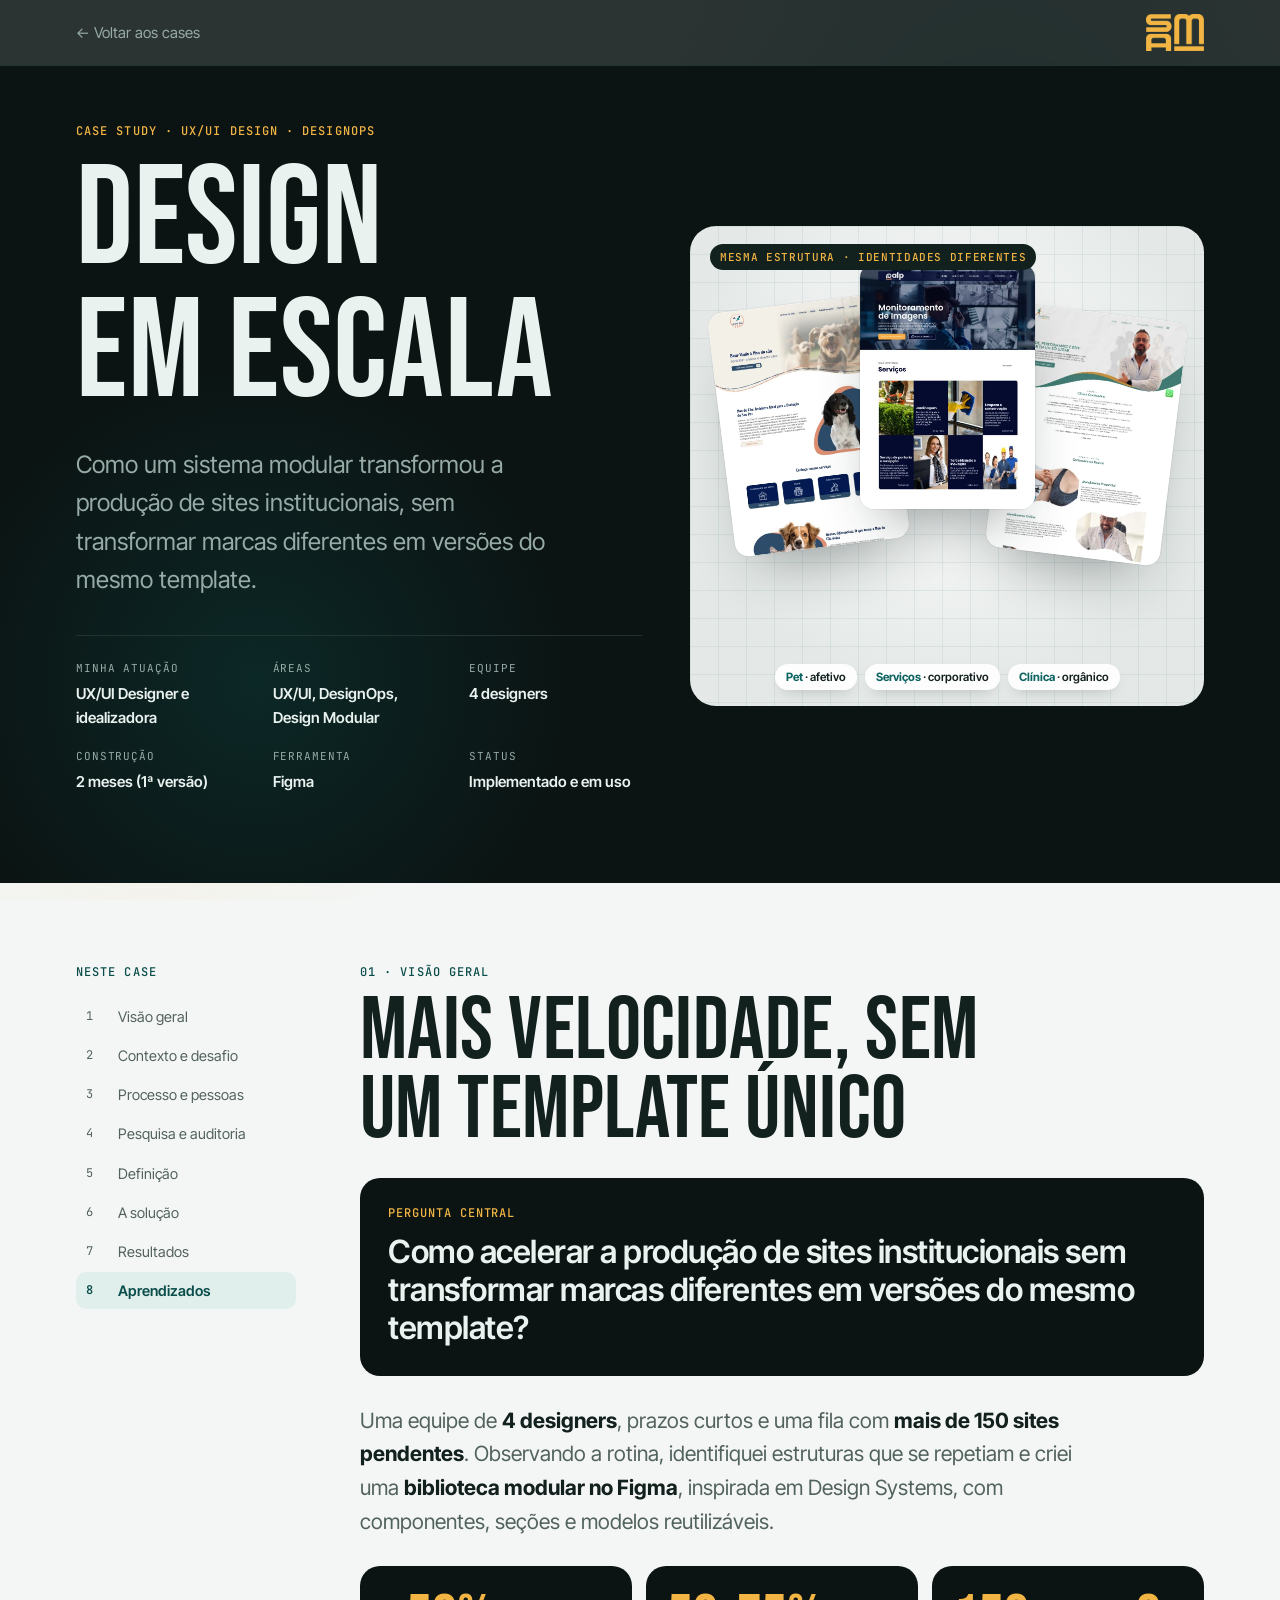
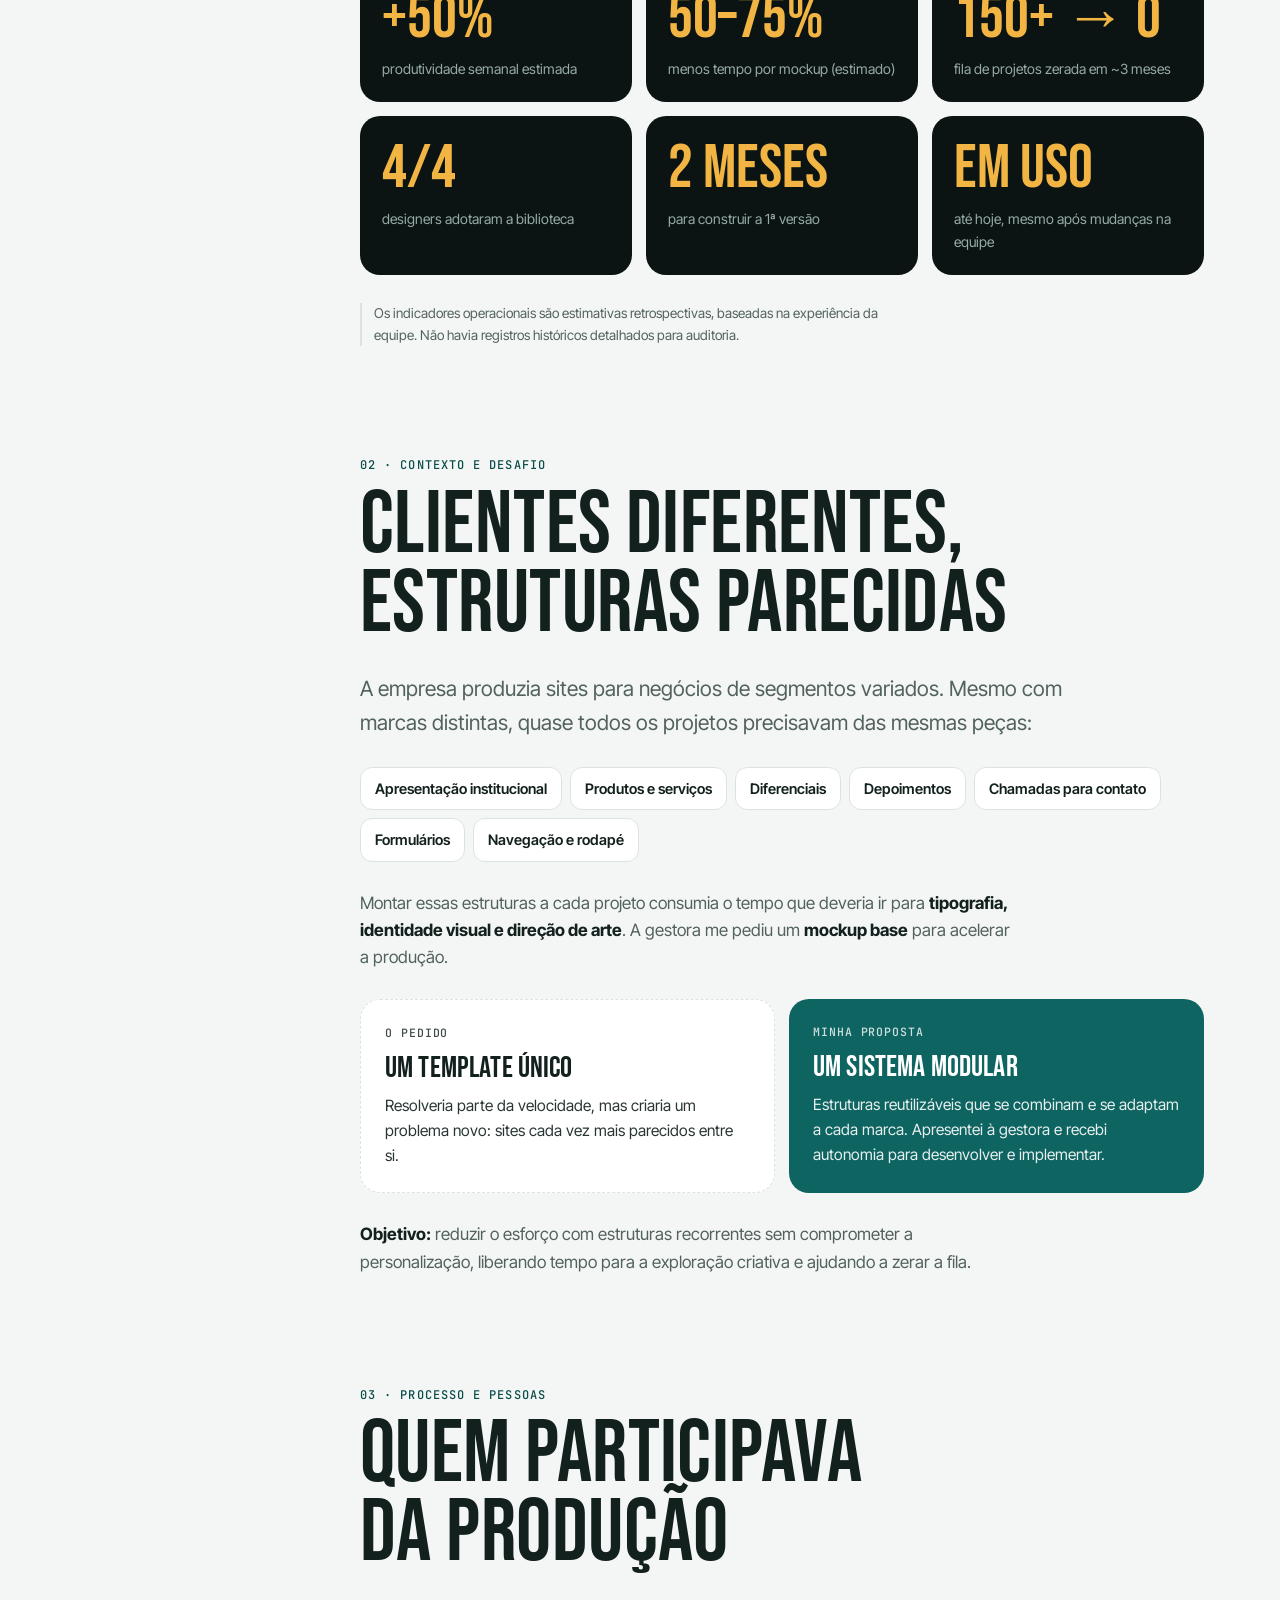
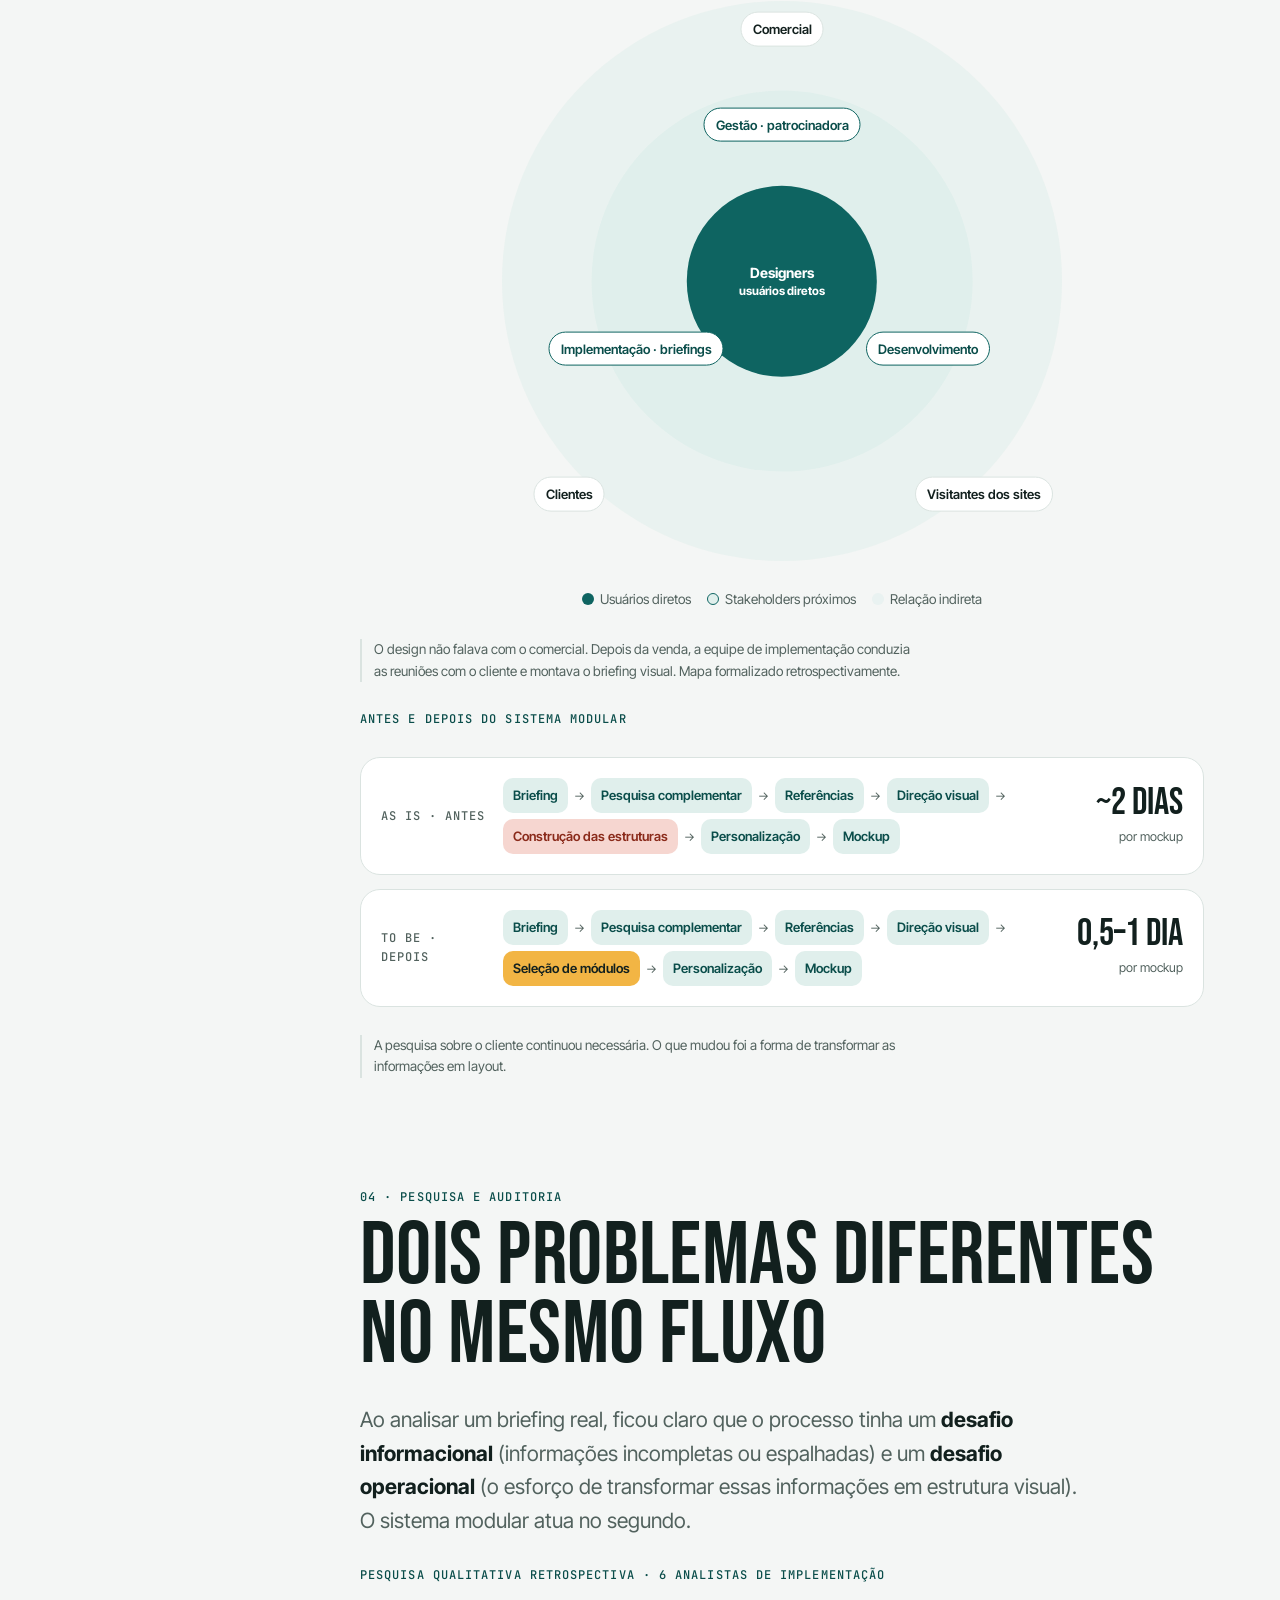
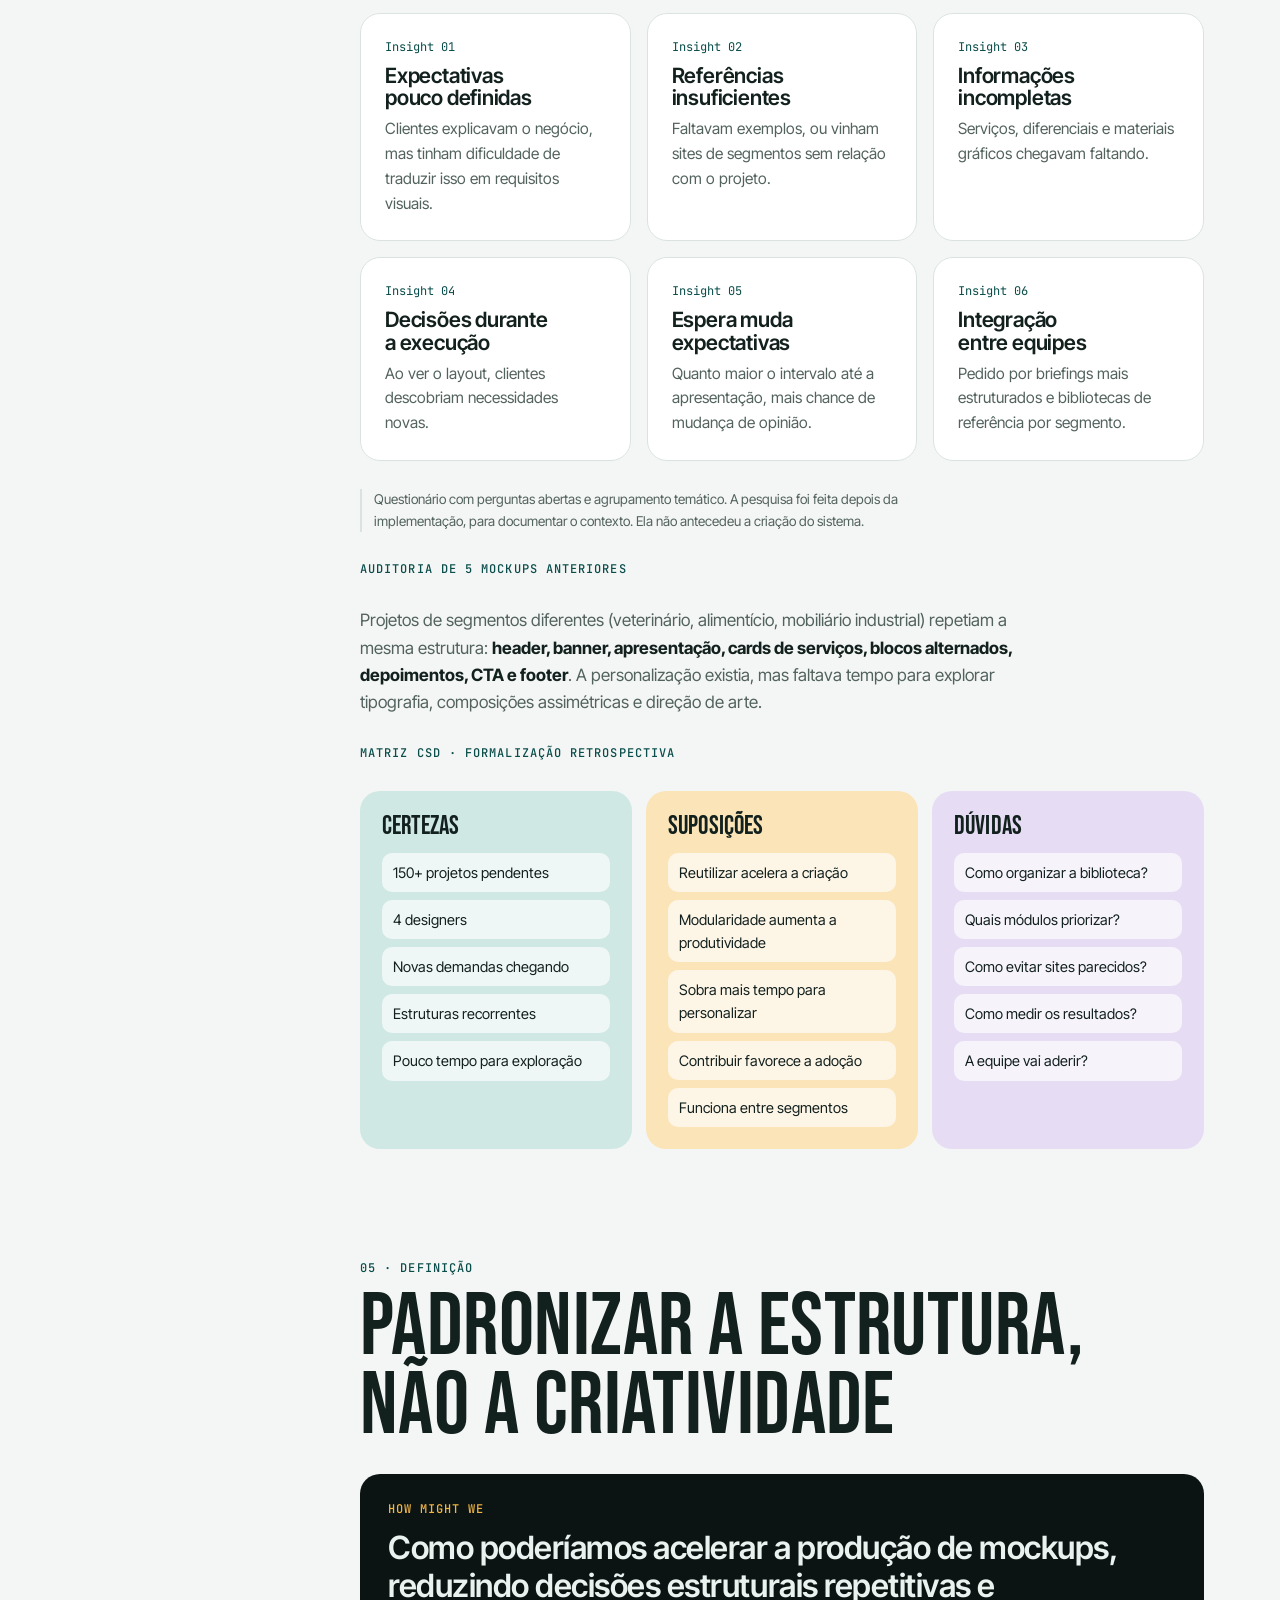
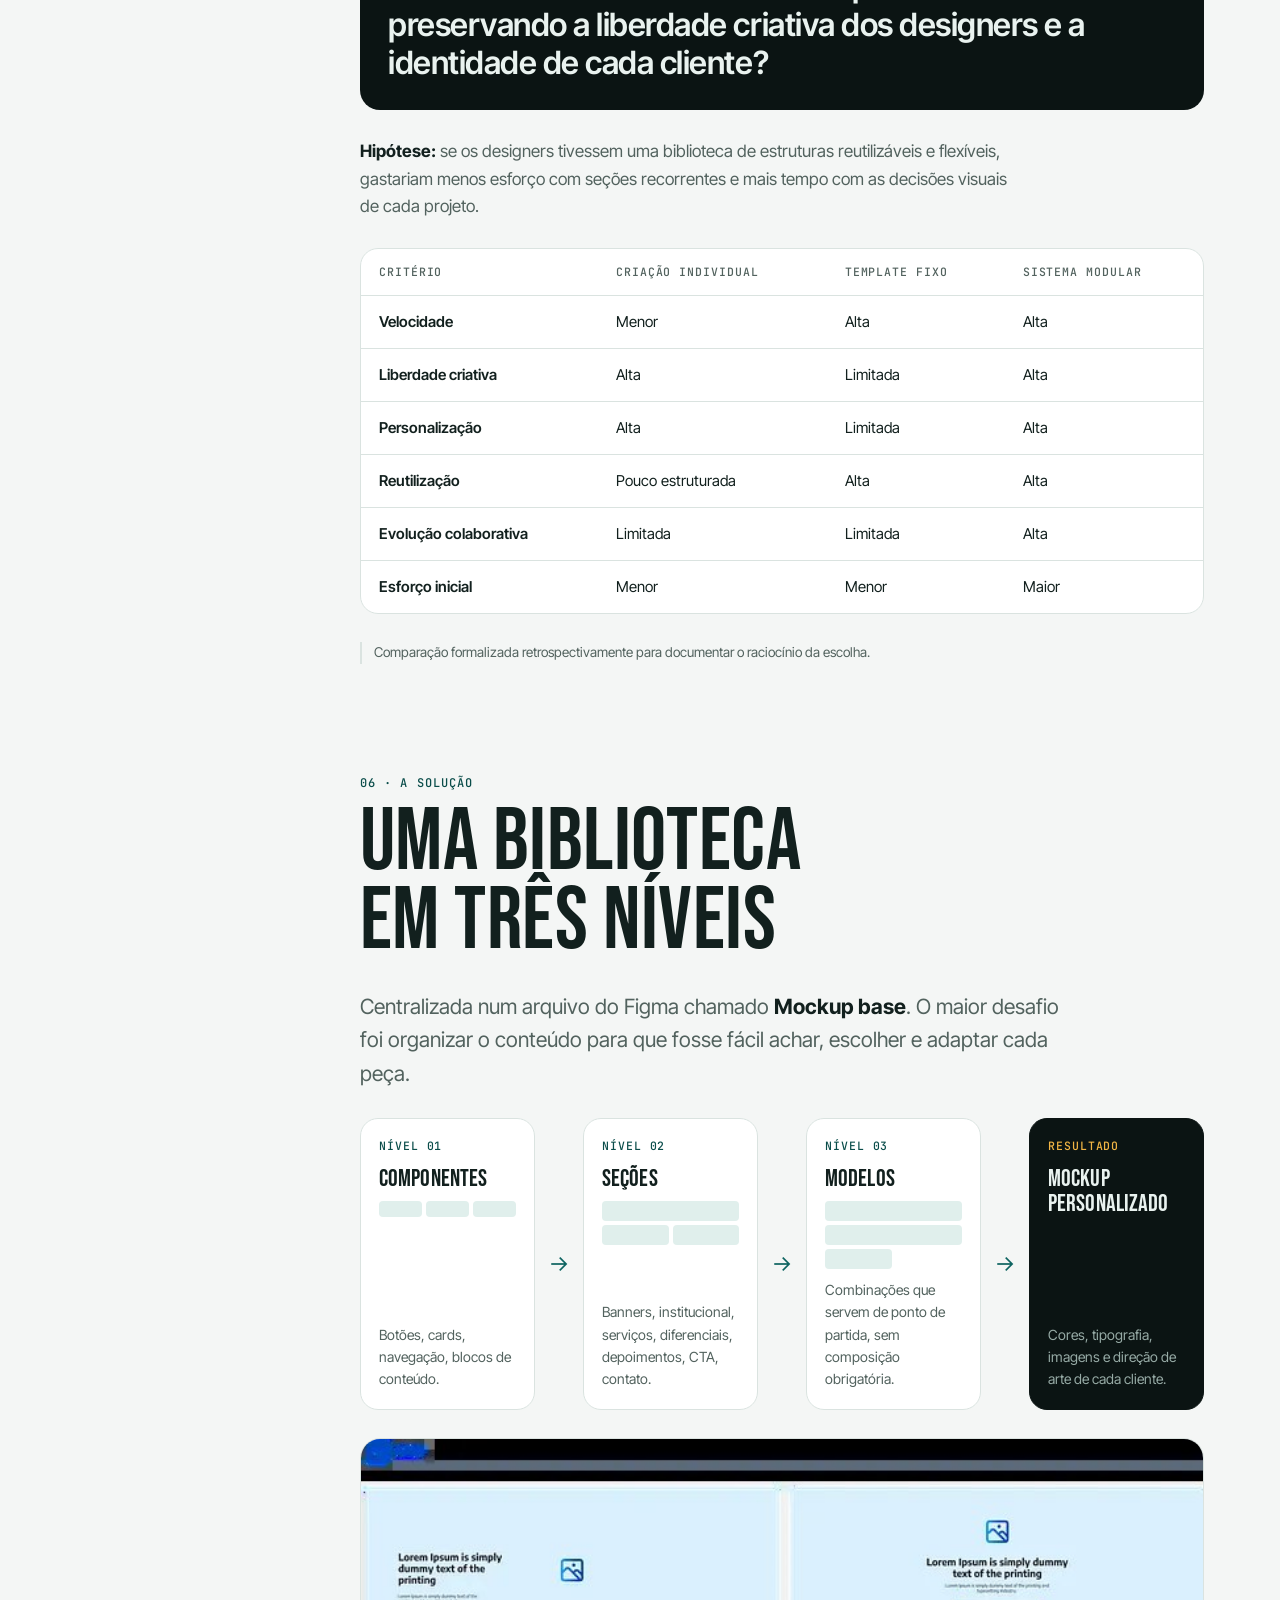
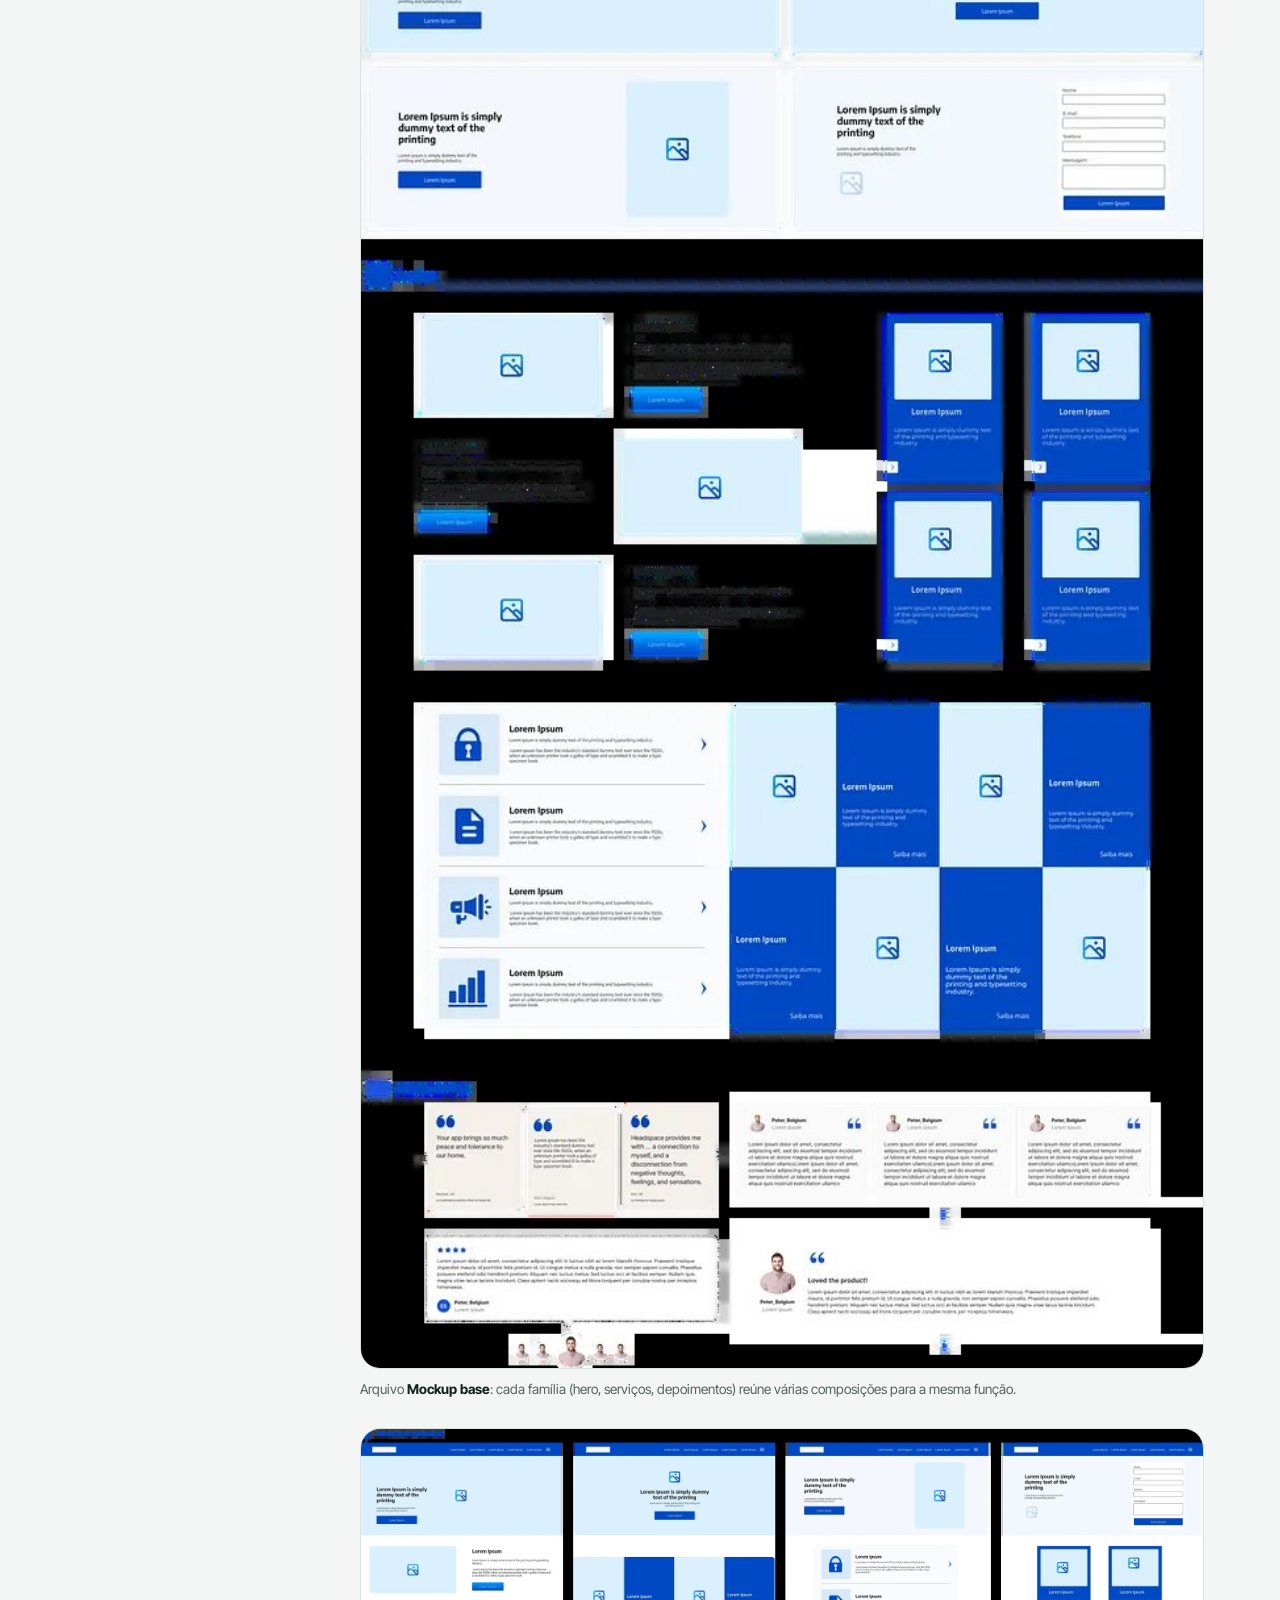
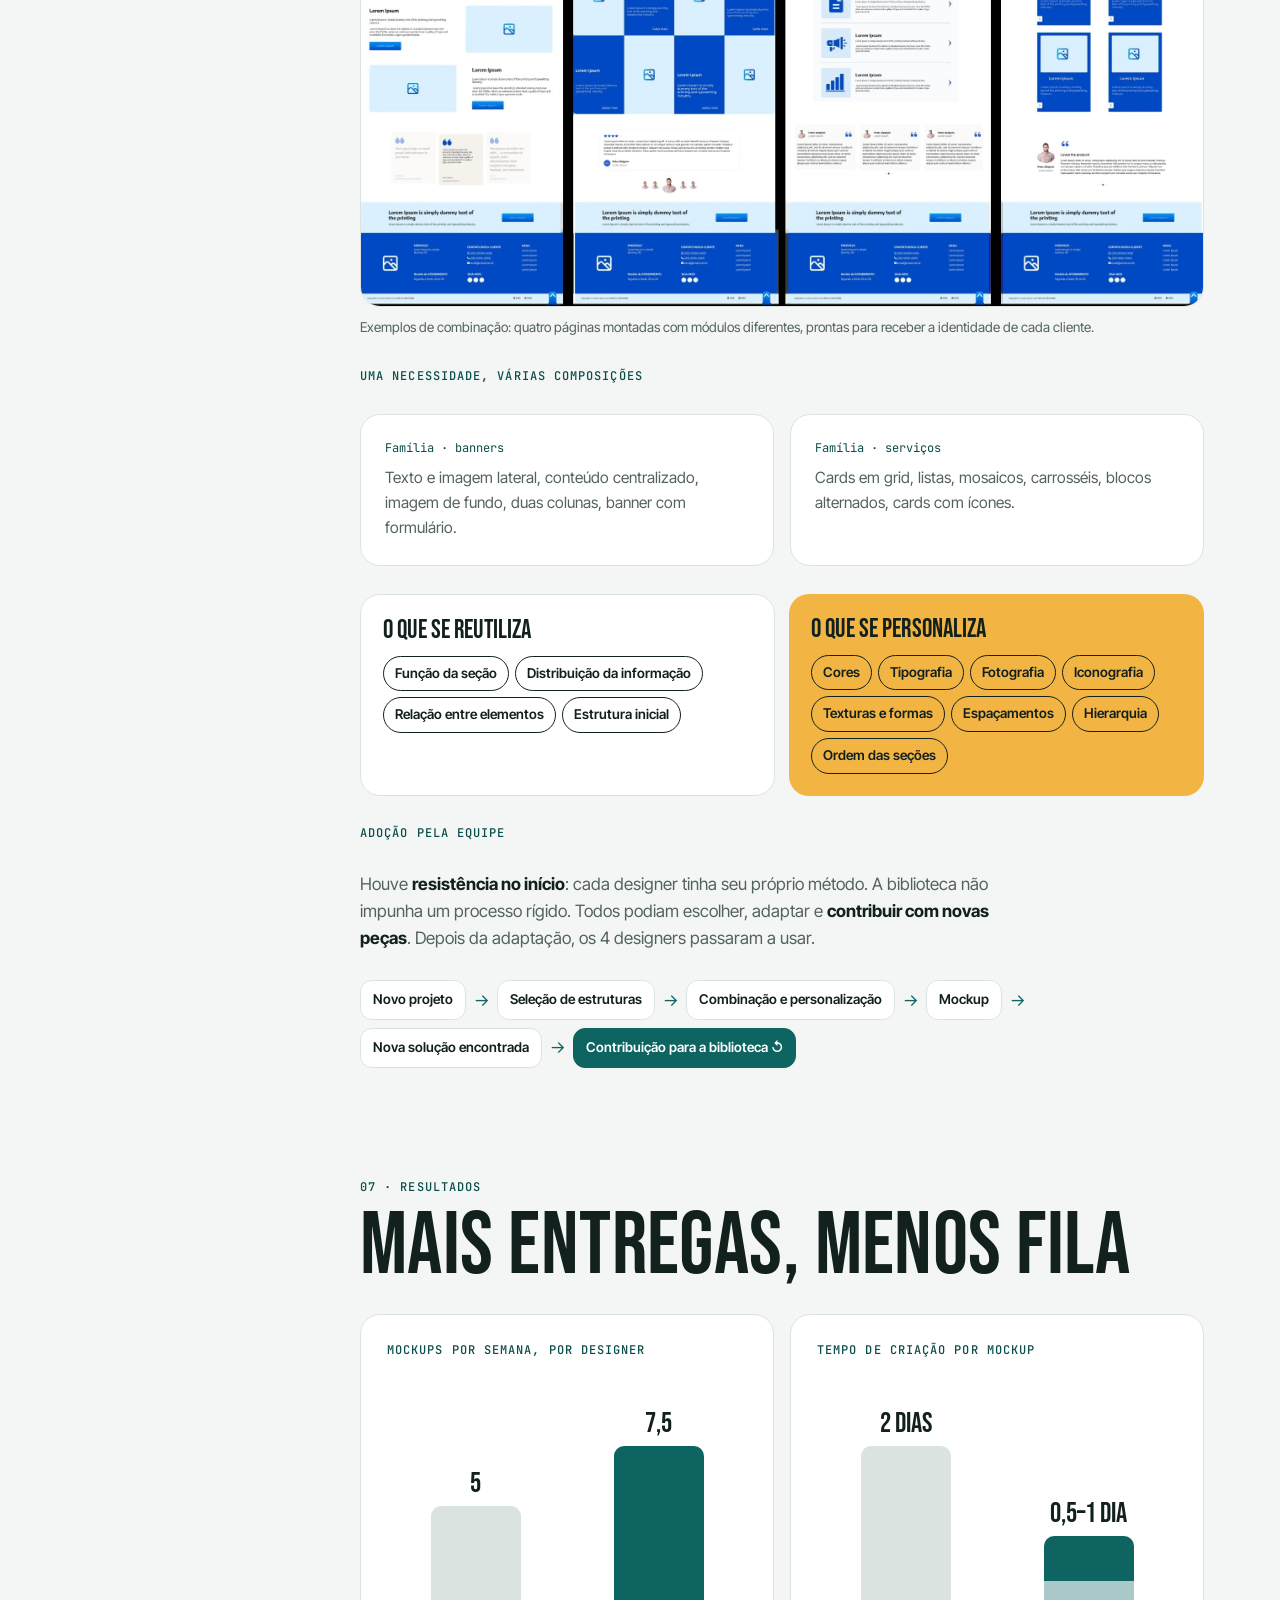
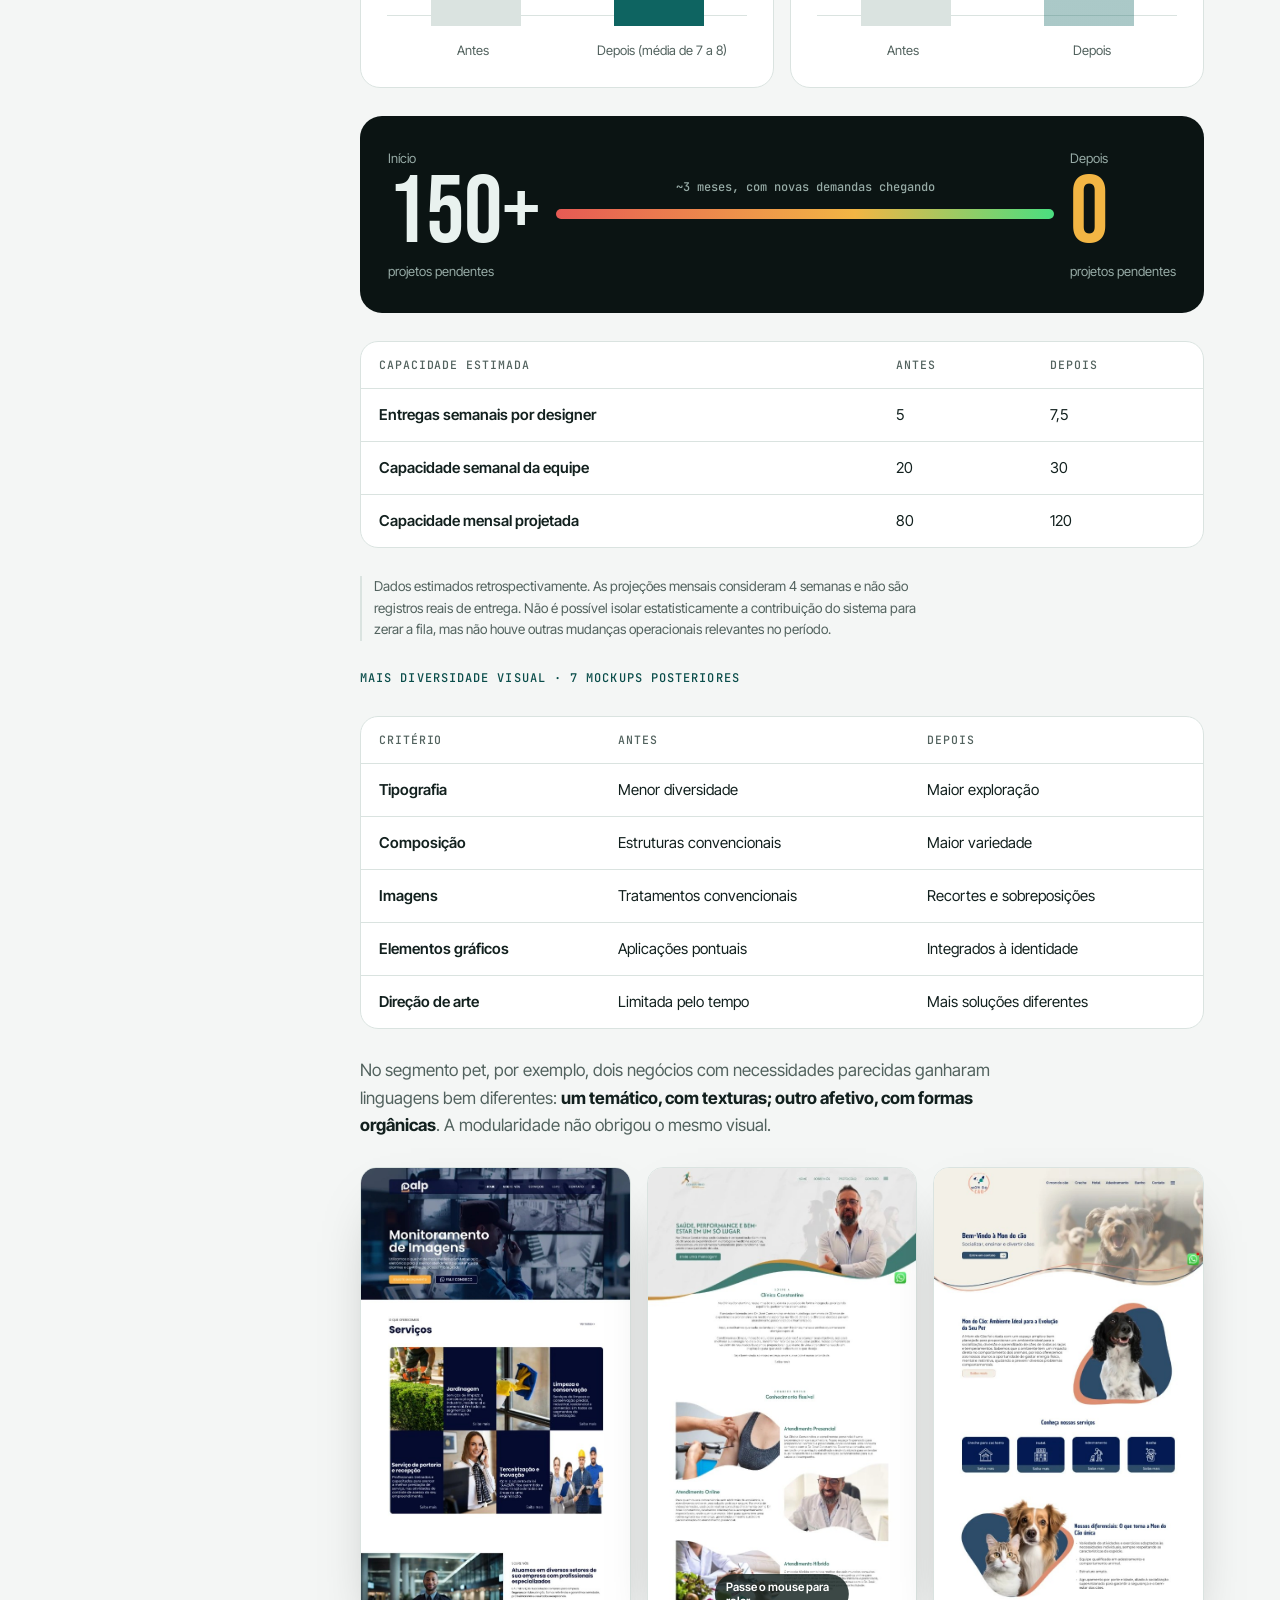
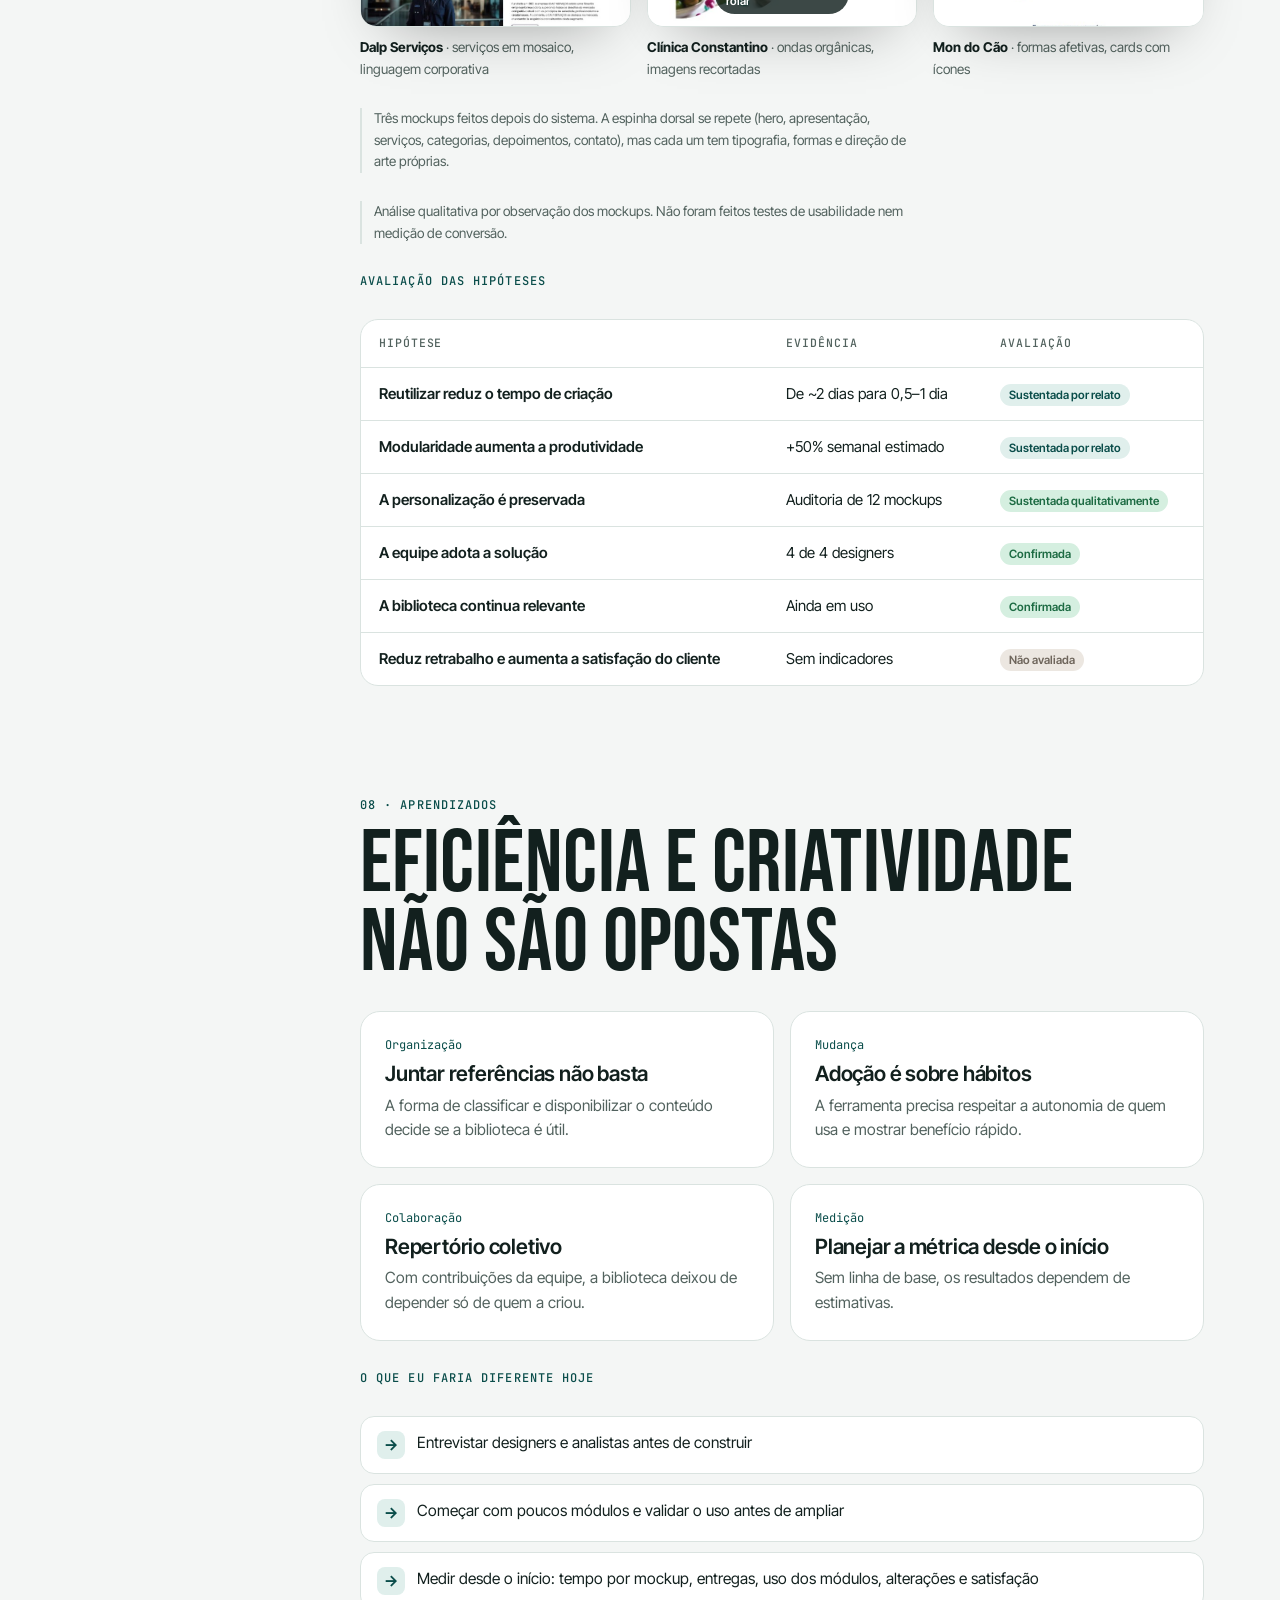
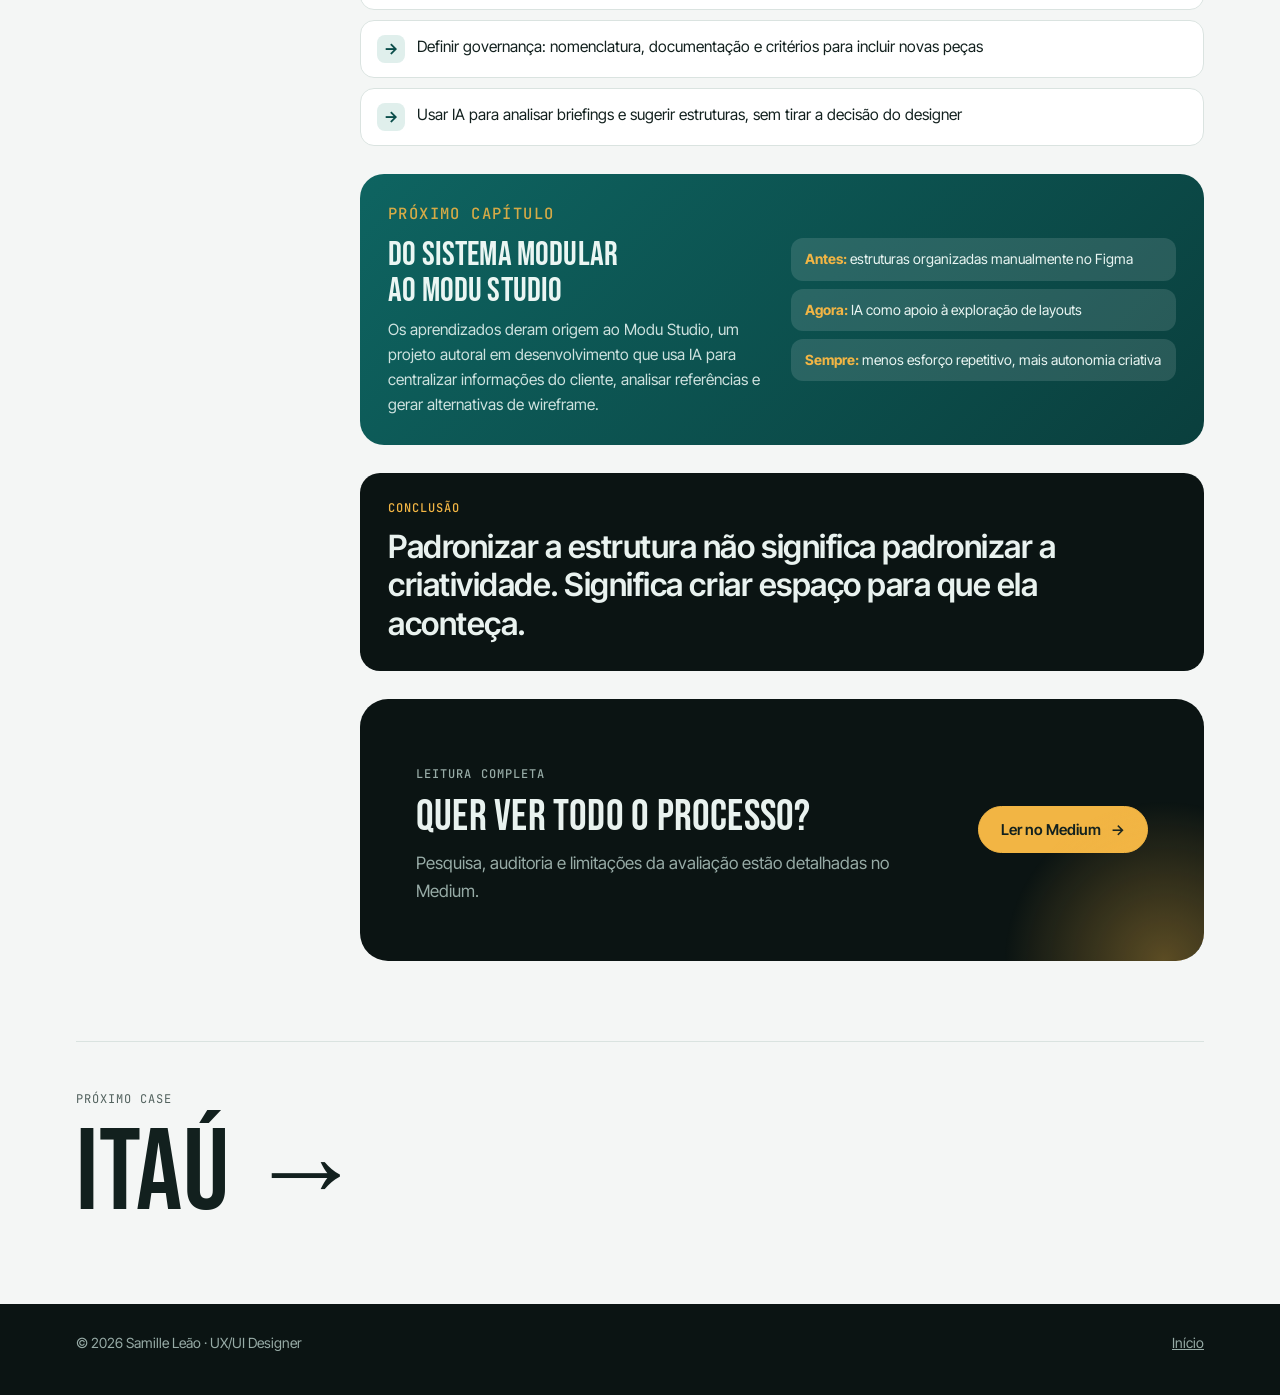
==== cases/design-em-escala.html @ 8fca9f30 "Add files via upload" ====
<!doctype html>
<html lang="pt-BR">
<head>
<meta charset="utf-8">
<meta name="viewport" content="width=device-width, initial-scale=1, viewport-fit=cover">
<title>Design em escala — Samille Leão</title>
<meta name="description" content="Como um sistema modular no Figma transformou a produção de sites institucionais: +50% de produtividade estimada e uma fila de 150+ projetos zerada em três meses.">
<link rel="preconnect" href="https://fonts.googleapis.com">
<link rel="preconnect" href="https://fonts.gstatic.com" crossorigin>
<link rel="stylesheet" href="https://fonts.googleapis.com/css2?family=Bebas+Neue&family=Inter+Tight:wght@400;500;600;700&family=JetBrains+Mono:wght@400;500&display=swap">
<link rel="stylesheet" href="../css/site.css">
<style>:root{padding-top:env(safe-area-inset-top,0px);padding-bottom:env(safe-area-inset-bottom,0px)}</style>
</head>
<body>
<div class="progress" aria-hidden="true"></div>

<header class="top">
  <div class="wrap">
    <a class="back" href="../index.html#cases">← Voltar aos cases</a>
    <a class="brand" href="../index.html" aria-label="Samille Leão, início"><span class="logo" aria-hidden="true"></span></a>
  </div>
</header>

<main>
  <!-- CAPA -->
  <section class="stage cover">
    <div class="wrap cover-grid">
      <div>
        <p class="label">Case study · UX/UI Design · DesignOps</p>
        <h1><span class="ln"><span>Design</span></span><span class="ln"><span>em escala</span></span></h1>
        <p class="tagline">Como um sistema modular transformou a produção de sites institucionais, sem transformar marcas diferentes em versões do mesmo template.</p>
        <dl class="facts">
          <div><dt>Minha atuação</dt><dd>UX/UI Designer e idealizadora</dd></div>
          <div><dt>Áreas</dt><dd>UX/UI, DesignOps, Design Modular</dd></div>
          <div><dt>Equipe</dt><dd>4 designers</dd></div>
          <div><dt>Construção</dt><dd>2 meses (1ª versão)</dd></div>
          <div><dt>Ferramenta</dt><dd>Figma</dd></div>
          <div><dt>Status</dt><dd>Implementado e em uso</dd></div>
        </dl>
      </div>
      
      <div class="ms" role="img" aria-label="Três sites construídos com a mesma estrutura modular e identidades visuais diferentes">
        <span class="ms-tag">Mesma estrutura · identidades diferentes</span>
        <span class="ms-site ms-real ms-v1"><img src="../img/escala-mondocao.jpg" alt="Site Mon do Cão" loading="lazy"></span>
        <span class="ms-site ms-real ms-v2"><img src="../img/escala-dalp.jpg" alt="Site Dalp Serviços" loading="lazy"></span>
        <span class="ms-site ms-real ms-v3"><img src="../img/escala-constantino.jpg" alt="Site Clínica Constantino" loading="lazy"></span>
        <span class="ms-cap"><span><b>Pet</b> · afetivo</span><span><b>Serviços</b> · corporativo</span><span><b>Clínica</b> · orgânico</span></span>
      </div>
    </div>
  </section>

  <div class="wrap case-layout">
    <aside class="toc" aria-label="Capítulos do case">
      <p class="label">Neste case</p>
      <ol>
        <li><a href="#visao">Visão geral</a></li>
        <li><a href="#contexto">Contexto e desafio</a></li>
        <li><a href="#processo">Processo e pessoas</a></li>
        <li><a href="#pesquisa">Pesquisa e auditoria</a></li>
        <li><a href="#definicao">Definição</a></li>
        <li><a href="#solucao">A solução</a></li>
        <li><a href="#resultados">Resultados</a></li>
        <li><a href="#aprendizados">Aprendizados</a></li>
      </ol>
    </aside>

    <div class="chapters">
      <!-- 1 -->
      <section class="chapter" id="visao">
        <header class="reveal">
          <p class="label">01 · Visão geral</p>
          <h2>Mais velocidade, sem um template único</h2>
        </header>
        <div class="callout reveal"><small>Pergunta central</small>Como acelerar a produção de sites institucionais sem transformar marcas diferentes em versões do mesmo template?</div>
        <p class="intro reveal">Uma equipe de <strong>4 designers</strong>, prazos curtos e uma fila com <strong>mais de 150 sites pendentes</strong>. Observando a rotina, identifiquei estruturas que se repetiam e criei uma <strong>biblioteca modular no Figma</strong>, inspirada em Design Systems, com componentes, seções e modelos reutilizáveis.</p>
        <div class="kpis" id="g-resultados">
          <div class="kpi reveal"><strong>+50%</strong><span>produtividade semanal estimada</span></div>
          <div class="kpi reveal"><strong>50–75%</strong><span>menos tempo por mockup (estimado)</span></div>
          <div class="kpi reveal"><strong>150+ → 0</strong><span>fila de projetos zerada em ~3 meses</span></div>
          <div class="kpi reveal"><strong>4/4</strong><span>designers adotaram a biblioteca</span></div>
          <div class="kpi reveal"><strong>2 meses</strong><span>para construir a 1ª versão</span></div>
          <div class="kpi reveal"><strong>Em uso</strong><span>até hoje, mesmo após mudanças na equipe</span></div>
        </div>
        <p class="note reveal">Os indicadores operacionais são estimativas retrospectivas, baseadas na experiência da equipe. Não havia registros históricos detalhados para auditoria.</p>
      </section>

      <!-- 2 -->
      <section class="chapter" id="contexto">
        <header class="reveal">
          <p class="label">02 · Contexto e desafio</p>
          <h2>Clientes diferentes, estruturas parecidas</h2>
        </header>
        <p class="intro reveal">A empresa produzia sites para negócios de segmentos variados. Mesmo com marcas distintas, quase todos os projetos precisavam das mesmas peças:</p>
        <div class="chips-lg reveal"><span>Apresentação institucional</span><span>Produtos e serviços</span><span>Diferenciais</span><span>Depoimentos</span><span>Chamadas para contato</span><span>Formulários</span><span>Navegação e rodapé</span></div>
        <div class="prose reveal"><p>Montar essas estruturas a cada projeto consumia o tempo que deveria ir para <strong>tipografia, identidade visual e direção de arte</strong>. A gestora me pediu um <strong>mockup base</strong> para acelerar a produção.</p></div>
        <div class="vs reveal">
          <div class="no"><b>O pedido</b><h3>Um template único</h3><p>Resolveria parte da velocidade, mas criaria um problema novo: sites cada vez mais parecidos entre si.</p></div>
          <div class="yes"><b>Minha proposta</b><h3>Um sistema modular</h3><p>Estruturas reutilizáveis que se combinam e se adaptam a cada marca. Apresentei à gestora e recebi autonomia para desenvolver e implementar.</p></div>
        </div>
        <div class="prose reveal"><p><strong>Objetivo:</strong> reduzir o esforço com estruturas recorrentes sem comprometer a personalização, liberando tempo para a exploração criativa e ajudando a zerar a fila.</p></div>
      </section>

      <!-- 3 -->
      <section class="chapter" id="processo">
        <header class="reveal">
          <p class="label">03 · Processo e pessoas</p>
          <h2>Quem participava da produção</h2>
        </header>
        <div class="rings reveal" id="g-stake" role="img" aria-label="Mapa de stakeholders: no centro os designers, usuários diretos; ao redor gestão, implementação e desenvolvimento; na borda comercial, clientes e visitantes dos sites.">
          <span class="ring r3"></span><span class="ring r2"></span>
          <span class="ring r1">Designers<br><small>usuários diretos</small></span>
          <span class="pill mid" style="left:50%;top:22%">Gestão · patrocinadora</span>
          <span class="pill mid" style="left:24%;top:62%">Implementação · briefings</span>
          <span class="pill mid" style="left:76%;top:62%">Desenvolvimento</span>
          <span class="pill" style="left:50%;top:5%">Comercial</span>
          <span class="pill" style="left:12%;top:88%">Clientes</span>
          <span class="pill" style="left:86%;top:88%">Visitantes dos sites</span>
        </div>
        <div class="legend reveal"><span><i style="background:var(--accent)"></i>Usuários diretos</span><span><i style="background:var(--accent-soft);border:1px solid var(--accent)"></i>Stakeholders próximos</span><span><i style="background:var(--accent-soft);opacity:.55"></i>Relação indireta</span></div>
        <p class="note reveal">O design não falava com o comercial. Depois da venda, a equipe de implementação conduzia as reuniões com o cliente e montava o briefing visual. Mapa formalizado retrospectivamente.</p>

        <p class="label reveal">Antes e depois do sistema modular</p>
        <div class="journey" id="g-flow">
          <div class="jrow reveal">
            <b>As is · antes</b>
            <div class="jsteps"><span>Briefing</span><em>→</em><span>Pesquisa complementar</span><em>→</em><span>Referências</span><em>→</em><span>Direção visual</span><em>→</em><span class="hot">Construção das estruturas</span><em>→</em><span>Personalização</span><em>→</em><span>Mockup</span></div>
            <div class="jtime"><strong>~2 dias</strong><span>por mockup</span></div>
          </div>
          <div class="jrow to reveal">
            <b>To be · depois</b>
            <div class="jsteps"><span>Briefing</span><em>→</em><span>Pesquisa complementar</span><em>→</em><span>Referências</span><em>→</em><span>Direção visual</span><em>→</em><span class="hot">Seleção de módulos</span><em>→</em><span>Personalização</span><em>→</em><span>Mockup</span></div>
            <div class="jtime"><strong>0,5–1 dia</strong><span>por mockup</span></div>
          </div>
        </div>
        <p class="note reveal">A pesquisa sobre o cliente continuou necessária. O que mudou foi a forma de transformar as informações em layout.</p>
      </section>

      <!-- 4 -->
      <section class="chapter" id="pesquisa">
        <header class="reveal">
          <p class="label">04 · Pesquisa e auditoria</p>
          <h2>Dois problemas diferentes no mesmo fluxo</h2>
        </header>
        <p class="intro reveal">Ao analisar um briefing real, ficou claro que o processo tinha um <strong>desafio informacional</strong> (informações incompletas ou espalhadas) e um <strong>desafio operacional</strong> (o esforço de transformar essas informações em estrutura visual). O sistema modular atua no segundo.</p>
        <p class="label reveal">Pesquisa qualitativa retrospectiva · 6 analistas de implementação</p>
        <div class="grid-3" id="g-insights">
          <div class="box reveal"><span class="ic">Insight 01</span><h3>Expectativas pouco definidas</h3><p>Clientes explicavam o negócio, mas tinham dificuldade de traduzir isso em requisitos visuais.</p></div>
          <div class="box reveal"><span class="ic">Insight 02</span><h3>Referências insuficientes</h3><p>Faltavam exemplos, ou vinham sites de segmentos sem relação com o projeto.</p></div>
          <div class="box reveal"><span class="ic">Insight 03</span><h3>Informações incompletas</h3><p>Serviços, diferenciais e materiais gráficos chegavam faltando.</p></div>
          <div class="box reveal"><span class="ic">Insight 04</span><h3>Decisões durante a execução</h3><p>Ao ver o layout, clientes descobriam necessidades novas.</p></div>
          <div class="box reveal"><span class="ic">Insight 05</span><h3>Espera muda expectativas</h3><p>Quanto maior o intervalo até a apresentação, mais chance de mudança de opinião.</p></div>
          <div class="box reveal"><span class="ic">Insight 06</span><h3>Integração entre equipes</h3><p>Pedido por briefings mais estruturados e bibliotecas de referência por segmento.</p></div>
        </div>
        <p class="note reveal">Questionário com perguntas abertas e agrupamento temático. A pesquisa foi feita depois da implementação, para documentar o contexto. Ela não antecedeu a criação do sistema.</p>

        <p class="label reveal">Auditoria de 5 mockups anteriores</p>
        <div class="prose reveal"><p>Projetos de segmentos diferentes (veterinário, alimentício, mobiliário industrial) repetiam a mesma estrutura: <strong>header, banner, apresentação, cards de serviços, blocos alternados, depoimentos, CTA e footer</strong>. A personalização existia, mas faltava tempo para explorar tipografia, composições assimétricas e direção de arte.</p></div>
        <!-- Para adicionar: grade com os 5 mockups anteriores -->

        <p class="label reveal">Matriz CSD · formalização retrospectiva</p>
        <div class="csd" id="g-csd">
          <div class="c reveal"><h3>Certezas</h3><span>150+ projetos pendentes</span><span>4 designers</span><span>Novas demandas chegando</span><span>Estruturas recorrentes</span><span>Pouco tempo para exploração</span></div>
          <div class="s reveal"><h3>Suposições</h3><span>Reutilizar acelera a criação</span><span>Modularidade aumenta a produtividade</span><span>Sobra mais tempo para personalizar</span><span>Contribuir favorece a adoção</span><span>Funciona entre segmentos</span></div>
          <div class="d reveal"><h3>Dúvidas</h3><span>Como organizar a biblioteca?</span><span>Quais módulos priorizar?</span><span>Como evitar sites parecidos?</span><span>Como medir os resultados?</span><span>A equipe vai aderir?</span></div>
        </div>
      </section>

      <!-- 5 -->
      <section class="chapter" id="definicao">
        <header class="reveal">
          <p class="label">05 · Definição</p>
          <h2>Padronizar a estrutura, não a criatividade</h2>
        </header>
        <div class="callout reveal"><small>How Might We</small>Como poderíamos acelerar a produção de mockups, reduzindo decisões estruturais repetitivas e preservando a liberdade criativa dos designers e a identidade de cada cliente?</div>
        <div class="prose reveal"><p><strong>Hipótese:</strong> se os designers tivessem uma biblioteca de estruturas reutilizáveis e flexíveis, gastariam menos esforço com seções recorrentes e mais tempo com as decisões visuais de cada projeto.</p></div>
        <div class="tbl reveal">
          <table>
            <thead><tr><th>Critério</th><th>Criação individual</th><th>Template fixo</th><th>Sistema modular</th></tr></thead>
            <tbody>
              <tr><td>Velocidade</td><td>Menor</td><td>Alta</td><td>Alta</td></tr>
              <tr><td>Liberdade criativa</td><td>Alta</td><td>Limitada</td><td>Alta</td></tr>
              <tr><td>Personalização</td><td>Alta</td><td>Limitada</td><td>Alta</td></tr>
              <tr><td>Reutilização</td><td>Pouco estruturada</td><td>Alta</td><td>Alta</td></tr>
              <tr><td>Evolução colaborativa</td><td>Limitada</td><td>Limitada</td><td>Alta</td></tr>
              <tr><td>Esforço inicial</td><td>Menor</td><td>Menor</td><td>Maior</td></tr>
            </tbody>
          </table>
        </div>
        <p class="note reveal">Comparação formalizada retrospectivamente para documentar o raciocínio da escolha.</p>
      </section>

      <!-- 6 -->
      <section class="chapter" id="solucao">
        <header class="reveal">
          <p class="label">06 · A solução</p>
          <h2>Uma biblioteca em três níveis</h2>
        </header>
        <p class="intro reveal">Centralizada num arquivo do Figma chamado <strong>Mockup base</strong>. O maior desafio foi organizar o conteúdo para que fosse fácil achar, escolher e adaptar cada peça.</p>
        <div class="arch reveal" id="g-arq">
          <div class="lvl"><b>Nível 01</b><h3>Componentes</h3><span class="mini"><i style="width:30%"></i><i style="width:22%"></i><i style="width:38%"></i></span><p>Botões, cards, navegação, blocos de conteúdo.</p></div>
          <span class="arr" aria-hidden="true">→</span>
          <div class="lvl"><b>Nível 02</b><h3>Seções</h3><span class="mini msec"><i></i><i></i><i></i></span><p>Banners, institucional, serviços, diferenciais, depoimentos, CTA, contato.</p></div>
          <span class="arr" aria-hidden="true">→</span>
          <div class="lvl"><b>Nível 03</b><h3>Modelos</h3><span class="mini msec"><i></i><i style="width:100%"></i><i></i></span><p>Combinações que servem de ponto de partida, sem composição obrigatória.</p></div>
          <span class="arr" aria-hidden="true">→</span>
          <div class="lvl out"><b>Resultado</b><h3>Mockup personalizado</h3><p>Cores, tipografia, imagens e direção de arte de cada cliente.</p></div>
        </div>
        <figure class="shot reveal"><img src="../img/escala-familias.jpg" alt="Arquivo Mockup base no Figma: famílias de hero, serviços e depoimentos com várias composições" loading="lazy"><figcaption>Arquivo <b>Mockup base</b>: cada família (hero, serviços, depoimentos) reúne várias composições para a mesma função.</figcaption></figure>
        <figure class="shot reveal" id="g-combina"><img src="../img/escala-combinacoes.jpg" alt="Exemplos de combinação: quatro páginas completas montadas com módulos diferentes da biblioteca" loading="lazy"><figcaption>Exemplos de combinação: quatro páginas montadas com módulos diferentes, prontas para receber a identidade de cada cliente.</figcaption></figure>
        <p class="label reveal">Uma necessidade, várias composições</p>
        <div class="grid-2">
          <div class="box reveal"><span class="ic">Família · banners</span><p>Texto e imagem lateral, conteúdo centralizado, imagem de fundo, duas colunas, banner com formulário.</p></div>
          <div class="box reveal"><span class="ic">Família · serviços</span><p>Cards em grid, listas, mosaicos, carrosséis, blocos alternados, cards com ícones.</p></div>
        </div>
        <div class="keep reveal">
          <div class="a"><h3>O que se reutiliza</h3><div class="tags"><span>Função da seção</span><span>Distribuição da informação</span><span>Relação entre elementos</span><span>Estrutura inicial</span></div></div>
          <div class="b"><h3>O que se personaliza</h3><div class="tags"><span>Cores</span><span>Tipografia</span><span>Fotografia</span><span>Iconografia</span><span>Texturas e formas</span><span>Espaçamentos</span><span>Hierarquia</span><span>Ordem das seções</span></div></div>
        </div>
        <p class="label reveal">Adoção pela equipe</p>
        <div class="prose reveal"><p>Houve <strong>resistência no início</strong>: cada designer tinha seu próprio método. A biblioteca não impunha um processo rígido. Todos podiam escolher, adaptar e <strong>contribuir com novas peças</strong>. Depois da adaptação, os 4 designers passaram a usar.</p></div>
        <div class="cycle reveal"><span>Novo projeto</span><em>→</em><span>Seleção de estruturas</span><em>→</em><span>Combinação e personalização</span><em>→</em><span>Mockup</span><em>→</em><span>Nova solução encontrada</span><em>→</em><span class="loop">Contribuição para a biblioteca ↺</span></div>
      </section>

      <!-- 7 -->
      <section class="chapter" id="resultados">
        <header class="reveal">
          <p class="label">07 · Resultados</p>
          <h2>Mais entregas, menos fila</h2>
        </header>
        <div class="charts2" id="g-charts">
          <div class="chart reveal">
            <p class="label">Mockups por semana, por designer</p>
            <div class="vbars" style="--n:2"><div class="old"><strong>5</strong><i style="--px:120px"></i></div><div><strong>7,5</strong><i style="--px:180px"></i></div></div>
            <div class="vlabels" style="--n:2"><span>Antes</span><span>Depois (média de 7 a 8)</span></div>
          </div>
          <div class="chart reveal">
            <p class="label">Tempo de criação por mockup</p>
            <div class="vbars" style="--n:2"><div class="old"><strong>2 dias</strong><i style="--px:180px"></i></div><div class="range"><strong>0,5–1 dia</strong><i style="--px:90px"></i></div></div>
            <div class="vlabels" style="--n:2"><span>Antes</span><span>Depois</span></div>
          </div>
        </div>
        <div class="queue reveal" id="g-fila">
          <div><small>Início</small><strong>150+</strong><small>projetos pendentes</small></div>
          <div class="track"><span>~3 meses, com novas demandas chegando</span></div>
          <div class="end"><small>Depois</small><strong>0</strong><small>projetos pendentes</small></div>
        </div>
        <div class="tbl reveal">
          <table>
            <thead><tr><th>Capacidade estimada</th><th>Antes</th><th>Depois</th></tr></thead>
            <tbody>
              <tr><td>Entregas semanais por designer</td><td>5</td><td>7,5</td></tr>
              <tr><td>Capacidade semanal da equipe</td><td>20</td><td>30</td></tr>
              <tr><td>Capacidade mensal projetada</td><td>80</td><td>120</td></tr>
            </tbody>
          </table>
        </div>
        <p class="note reveal">Dados estimados retrospectivamente. As projeções mensais consideram 4 semanas e não são registros reais de entrega. Não é possível isolar estatisticamente a contribuição do sistema para zerar a fila, mas não houve outras mudanças operacionais relevantes no período.</p>

        <p class="label reveal">Mais diversidade visual · 7 mockups posteriores</p>
        <div class="tbl reveal">
          <table>
            <thead><tr><th>Critério</th><th>Antes</th><th>Depois</th></tr></thead>
            <tbody>
              <tr><td>Tipografia</td><td>Menor diversidade</td><td>Maior exploração</td></tr>
              <tr><td>Composição</td><td>Estruturas convencionais</td><td>Maior variedade</td></tr>
              <tr><td>Imagens</td><td>Tratamentos convencionais</td><td>Recortes e sobreposições</td></tr>
              <tr><td>Elementos gráficos</td><td>Aplicações pontuais</td><td>Integrados à identidade</td></tr>
              <tr><td>Direção de arte</td><td>Limitada pelo tempo</td><td>Mais soluções diferentes</td></tr>
            </tbody>
          </table>
        </div>
        <div class="prose reveal"><p>No segmento pet, por exemplo, dois negócios com necessidades parecidas ganharam linguagens bem diferentes: <strong>um temático, com texturas; outro afetivo, com formas orgânicas</strong>. A modularidade não obrigou o mesmo visual.</p></div>
        <div class="gallery" id="g-depois">
          <figure class="scrollshot reveal"><div class="frame"><img src="../img/escala-dalp.jpg" alt="Mockup completo do site Dalp Serviços" loading="lazy"></div><figcaption><b>Dalp Serviços</b> · serviços em mosaico, linguagem corporativa</figcaption></figure>
          <figure class="scrollshot reveal"><div class="frame"><img src="../img/escala-constantino.jpg" alt="Mockup completo do site Clínica Constantino" loading="lazy"><div class="hint" aria-hidden="true">Passe o mouse para rolar</div></div><figcaption><b>Clínica Constantino</b> · ondas orgânicas, imagens recortadas</figcaption></figure>
          <figure class="scrollshot reveal"><div class="frame"><img src="../img/escala-mondocao.jpg" alt="Mockup completo do site Mon do Cão" loading="lazy"></div><figcaption><b>Mon do Cão</b> · formas afetivas, cards com ícones</figcaption></figure>
        </div>
        <p class="note reveal">Três mockups feitos depois do sistema. A espinha dorsal se repete (hero, apresentação, serviços, categorias, depoimentos, contato), mas cada um tem tipografia, formas e direção de arte próprias.</p>
        <p class="note reveal">Análise qualitativa por observação dos mockups. Não foram feitos testes de usabilidade nem medição de conversão.</p>

        <p class="label reveal">Avaliação das hipóteses</p>
        <div class="tbl reveal">
          <table>
            <thead><tr><th>Hipótese</th><th>Evidência</th><th>Avaliação</th></tr></thead>
            <tbody>
              <tr><td>Reutilizar reduz o tempo de criação</td><td>De ~2 dias para 0,5–1 dia</td><td><span class="verdict rel">Sustentada por relato</span></td></tr>
              <tr><td>Modularidade aumenta a produtividade</td><td>+50% semanal estimado</td><td><span class="verdict rel">Sustentada por relato</span></td></tr>
              <tr><td>A personalização é preservada</td><td>Auditoria de 12 mockups</td><td><span class="verdict ok">Sustentada qualitativamente</span></td></tr>
              <tr><td>A equipe adota a solução</td><td>4 de 4 designers</td><td><span class="verdict ok">Confirmada</span></td></tr>
              <tr><td>A biblioteca continua relevante</td><td>Ainda em uso</td><td><span class="verdict ok">Confirmada</span></td></tr>
              <tr><td>Reduz retrabalho e aumenta a satisfação do cliente</td><td>Sem indicadores</td><td><span class="verdict na">Não avaliada</span></td></tr>
            </tbody>
          </table>
        </div>
      </section>

      <!-- 8 -->
      <section class="chapter" id="aprendizados">
        <header class="reveal">
          <p class="label">08 · Aprendizados</p>
          <h2>Eficiência e criatividade não são opostas</h2>
        </header>
        <div class="grid-2">
          <div class="box reveal"><span class="ic">Organização</span><h3>Juntar referências não basta</h3><p>A forma de classificar e disponibilizar o conteúdo decide se a biblioteca é útil.</p></div>
          <div class="box reveal"><span class="ic">Mudança</span><h3>Adoção é sobre hábitos</h3><p>A ferramenta precisa respeitar a autonomia de quem usa e mostrar benefício rápido.</p></div>
          <div class="box reveal"><span class="ic">Colaboração</span><h3>Repertório coletivo</h3><p>Com contribuições da equipe, a biblioteca deixou de depender só de quem a criou.</p></div>
          <div class="box reveal"><span class="ic">Medição</span><h3>Planejar a métrica desde o início</h3><p>Sem linha de base, os resultados dependem de estimativas.</p></div>
        </div>
        <p class="label reveal">O que eu faria diferente hoje</p>
        <ul class="checklist">
          <li class="reveal">Entrevistar designers e analistas antes de construir</li>
          <li class="reveal">Começar com poucos módulos e validar o uso antes de ampliar</li>
          <li class="reveal">Medir desde o início: tempo por mockup, entregas, uso dos módulos, alterações e satisfação</li>
          <li class="reveal">Definir governança: nomenclatura, documentação e critérios para incluir novas peças</li>
          <li class="reveal">Usar IA para analisar briefings e sugerir estruturas, sem tirar a decisão do designer</li>
        </ul>
        <div class="studio reveal">
          <div>
            <p class="label" style="color:var(--hi)">Próximo capítulo</p>
            <h3 style="margin-top:10px">Do sistema modular ao Modu Studio</h3>
            <p style="margin-top:10px">Os aprendizados deram origem ao Modu Studio, um projeto autoral em desenvolvimento que usa IA para centralizar informações do cliente, analisar referências e gerar alternativas de wireframe.</p>
          </div>
          <div class="from">
            <span><b>Antes:</b> estruturas organizadas manualmente no Figma</span>
            <span><b>Agora:</b> IA como apoio à exploração de layouts</span>
            <span><b>Sempre:</b> menos esforço repetitivo, mais autonomia criativa</span>
          </div>
        </div>
        <div class="callout reveal"><small>Conclusão</small>Padronizar a estrutura não significa padronizar a criatividade. Significa criar espaço para que ela aconteça.</div>
        <div class="medium-cta reveal">
          <div>
            <p class="label">Leitura completa</p>
            <h3 style="margin-top:10px">Quer ver todo o processo?</h3>
            <p>Pesquisa, auditoria e limitações da avaliação estão detalhadas no Medium.</p>
          </div>
          <a class="btn solid" href="https://medium.com/@santossamille/design-em-escala-como-o-lp-system-reduziu-o-time-to-market-em-50-atrav%C3%A9s-da-modularidade-fc46df75b092" target="_blank" rel="noopener" data-magnetic>Ler no Medium <span class="arr">→</span></a>
        </div>
      </section>
    </div>
  </div>

  <div class="wrap">
    <a class="next-case" href="itau.html"><span>Próximo case</span><b>Itaú <i>→</i></b></a>
  </div>
</main>

<footer>
  <div class="wrap">
    <span>© 2026 Samille Leão · UX/UI Designer</span>
    <a href="../index.html">Início</a>
  </div>
</footer>
<script src="../js/site.js"></script>
</body>
</html>
---- css/site.css ----
/* Layout: palco escuro na abertura e no contato; conteúdo claro entre eles. Cases empilham ao rolar. */
:root{
  --bg:#F4F6F5;
  --surface:#FFFFFF;
  --ink:#12201E;
  --muted:#52625E;
  --line:#DAE3E0;
  --accent:#0E6461;
  --accent-soft:#E0EFEC;
  --accent-ink:#0A4D4A;
  --hi:#F2B544;
  --hi-ink:#12201E;
  --on-accent:#FFFFFF;
  --stage:#0B1413;
  --stage-2:#13201E;
  --stage-fg:#E9F2EF;
  --stage-muted:#97ABA6;
  --stage-line:#23332F;
  --cpc-green:#20573E;
  --cpc-cream:#F8F3EB;
  --cpc-orange:#F58229;
  --cpc-lilac:#8C72C1;
  --cpc-blue:#35AFC5;
  --cpc-yellow:#F5C42C;
  --cpc-pink:#F6D4C6;
  --font-display:"Bebas Neue","Oswald","Arial Narrow",Impact,sans-serif;
  --font-body:"Inter Tight","Segoe UI",system-ui,sans-serif;
  --font-mono:"JetBrains Mono",ui-monospace,Menlo,monospace;
  --ease:cubic-bezier(.2,.8,.2,1);
}
@media (prefers-color-scheme: dark){
  :root:not([data-theme="light"]){
    --bg:#0F1716; --surface:#16211F; --ink:#E6EFEC; --muted:#9AADA8; --line:#24322F;
    --accent:#5CCFC3; --accent-soft:#15322F; --accent-ink:#8FE3D9; --on-accent:#0B1413;
    color-scheme:dark;
  }
}
:root[data-theme="dark"]{
  --bg:#0F1716; --surface:#16211F; --ink:#E6EFEC; --muted:#9AADA8; --line:#24322F;
  --accent:#5CCFC3; --accent-soft:#15322F; --accent-ink:#8FE3D9; --on-accent:#0B1413;
  color-scheme:dark;
}

*{box-sizing:border-box}
html{scroll-behavior:smooth}
body{margin:0;background:var(--bg);color:var(--ink);font-family:var(--font-body);font-size:17px;line-height:1.6;-webkit-font-smoothing:antialiased;overflow-x:hidden}
body::before{content:"";position:fixed;inset:0 0 auto;height:env(safe-area-inset-top,0px);z-index:60;background:var(--stage)}
img{max-width:100%}
h1,h2,h3,h4{font-family:var(--font-display);text-wrap:balance;margin:0;line-height:1.05;letter-spacing:-0.025em}
p{margin:0}
a{color:inherit}
:focus-visible{outline:2px solid var(--hi);outline-offset:3px;border-radius:6px}
[hidden]{display:none!important}

.wrap{max-width:1200px;margin-inline:auto;padding-left:max(16px,env(safe-area-inset-left,0px));padding-right:max(16px,env(safe-area-inset-right,0px))}
@media (min-width:760px){.wrap{padding-left:max(36px,env(safe-area-inset-left,0px));padding-right:max(36px,env(safe-area-inset-right,0px))}}
.label{font-family:var(--font-mono);font-size:12px;letter-spacing:.09em;text-transform:uppercase;color:var(--accent-ink);font-weight:500}
.stage .label{color:var(--hi)}

/* Progresso de leitura */
.progress{position:fixed;left:0;right:0;top:env(safe-area-inset-top,0px);height:3px;z-index:70;background:var(--hi);transform-origin:0 50%;transform:scaleX(0)}
@supports (animation-timeline: scroll()){
  .progress{animation:grow linear both;animation-timeline:scroll(root)}
  @keyframes grow{to{transform:scaleX(1)}}
}
@supports not (animation-timeline: scroll()){.progress{display:none}}

/* Header */
.top{position:sticky;top:env(safe-area-inset-top,0px);z-index:50;background:color-mix(in srgb,var(--stage) 86%,transparent);backdrop-filter:blur(14px);-webkit-backdrop-filter:blur(14px);color:var(--stage-fg);border-bottom:1px solid var(--stage-line)}
.top .wrap{display:flex;align-items:center;justify-content:space-between;gap:16px;padding-block:14px}
.brand{font-family:var(--font-display);font-weight:700;font-size:18px;text-decoration:none;display:flex;align-items:center;gap:10px}
.brand i{width:28px;height:28px;border-radius:8px;background:var(--hi);color:var(--hi-ink);display:grid;place-items:center;font-style:normal;font-size:14px;font-weight:800}
.nav{display:flex;gap:26px;font-size:15px}
.nav a{text-decoration:none;color:var(--stage-muted);position:relative}
.nav a::after{content:"";position:absolute;left:0;right:0;bottom:-4px;height:1.5px;background:var(--hi);transform:scaleX(0);transform-origin:right;transition:transform .35s var(--ease)}
.nav a:hover{color:var(--stage-fg)}
.nav a:hover::after{transform:scaleX(1);transform-origin:left}
@media (max-width:760px){.nav{display:none}}

/* Botões */
.btn{display:inline-flex;align-items:center;gap:10px;font:600 15px/1 var(--font-body);text-decoration:none;padding:15px 22px;border-radius:999px;border:1.5px solid currentColor;cursor:pointer;background:none;color:inherit;transition:background .25s,color .25s,border-color .25s;will-change:transform}
.btn.solid{background:var(--hi);color:var(--hi-ink);border-color:var(--hi)}
.btn.solid:hover{background:var(--stage-fg);border-color:var(--stage-fg)}
.btn.ghost:hover{background:var(--stage-fg);color:var(--stage);border-color:var(--stage-fg)}
.btn.dark{background:var(--ink);color:var(--bg);border-color:var(--ink)}
.btn.dark:hover{background:var(--accent);border-color:var(--accent);color:var(--on-accent)}
.btn.sm{padding:10px 16px;font-size:14px}
.btn .arr{transition:transform .3s var(--ease)}
.btn:hover .arr{transform:translateX(4px)}

/* Palco */
.stage{background:var(--stage);color:var(--stage-fg);position:relative;overflow:hidden}

/* HERO */
.hero{padding-block:64px 0}
.hero::before{content:"";position:absolute;inset:-20% -10% auto auto;width:70vw;height:70vw;max-width:900px;max-height:900px;background:radial-gradient(closest-side,color-mix(in srgb,var(--accent) 45%,transparent),transparent 70%);opacity:.55;pointer-events:none;animation:drift 18s ease-in-out infinite alternate}
@keyframes drift{to{transform:translate(-12%,10%) scale(1.15)}}
.hero-grid{display:grid;gap:48px;grid-template-columns:1fr;align-items:center;position:relative}
@media (min-width:1000px){.hero-grid{grid-template-columns:1.15fr 1fr}}
.status{display:inline-flex;align-items:center;gap:10px;font-size:14px;color:var(--stage-muted);border:1px solid var(--stage-line);border-radius:999px;padding:7px 14px 7px 12px}
.status i{width:8px;height:8px;border-radius:50%;background:#4ADE80;box-shadow:0 0 0 0 #4ADE80;animation:pulse 2s infinite}
@keyframes pulse{70%{box-shadow:0 0 0 9px transparent}100%{box-shadow:0 0 0 0 transparent}}
.hero h1{font-size:clamp(42px,6.6vw,84px);font-weight:800;margin-top:26px;line-height:1}
.hero h1 .ln{display:block;overflow:hidden;padding-bottom:.08em}
.hero h1 .ln > span{display:inline-block;animation:lineup 1s var(--ease) both}
.hero h1 .ln:nth-child(2) > span{animation-delay:.12s}
.hero h1 .ln:nth-child(3) > span{animation-delay:.24s}
.hero h1 .ln:nth-child(4) > span{animation-delay:.36s}
@keyframes lineup{from{transform:translateY(105%)}}
.hero h1 .mark{color:var(--hi);background:linear-gradient(var(--hi),var(--hi)) 0 92%/0 3px no-repeat;animation:underline .9s 1.1s var(--ease) forwards}
@keyframes underline{to{background-size:100% 3px}}
.hero h1 .soft{color:var(--stage-muted)}
.hero .lede{font-size:clamp(18px,2vw,20px);color:var(--stage-muted);max-width:40ch;margin-top:26px;animation:fade .9s .5s both}
.hero .lede strong{color:var(--stage-fg);font-weight:600}
.hero .ctas{display:flex;flex-wrap:wrap;gap:12px;margin-top:32px;animation:fade .9s .65s both}
@keyframes fade{from{opacity:0;transform:translateY(14px)}}

/* Leque de cards */
.fan{position:relative;height:min(520px,110vw);max-width:560px;width:100%;margin-inline:auto;perspective:1200px;--mx:0;--my:0}
.fan a{position:absolute;inset:auto;width:58%;aspect-ratio:4/5;border-radius:22px;overflow:hidden;text-decoration:none;color:var(--cpc-cream);box-shadow:0 30px 60px -20px rgba(0,0,0,.6),0 0 0 1px rgba(255,255,255,.06);transition:transform .7s var(--ease),box-shadow .4s;animation:dealt 1.1s var(--ease) both}
.fan a img{width:100%;height:100%;object-fit:cover;display:block;transition:transform .7s var(--ease)}
.fan a:hover img{transform:scale(1.06)}
.fan a .cap{position:absolute;left:12px;right:12px;bottom:12px;padding:10px 12px;border-radius:12px;background:rgba(8,14,13,.78);backdrop-filter:blur(6px);color:#EEF4F2;font-size:13px;font-weight:600;display:flex;justify-content:space-between;gap:8px;transform:translateY(8px);opacity:.92;transition:transform .4s var(--ease)}
.fan a:hover .cap{transform:none;opacity:1}
.fan .c1{left:2%;top:12%;transform:translate(calc(var(--mx)*-18px),calc(var(--my)*-12px)) rotate(-12deg);animation-delay:.2s}
.fan .c2{left:22%;top:2%;transform:translate(calc(var(--mx)*-8px),calc(var(--my)*-6px)) rotate(-3deg);animation-delay:.3s}
.fan .c3{left:40%;top:10%;transform:translate(calc(var(--mx)*10px),calc(var(--my)*8px)) rotate(7deg);animation-delay:.4s}
.fan .c4{left:24%;top:30%;transform:translate(calc(var(--mx)*22px),calc(var(--my)*16px)) rotate(-1deg);animation-delay:.5s;z-index:3}
.fan a:hover{z-index:5;box-shadow:0 40px 80px -20px rgba(0,0,0,.75),0 0 0 2px var(--hi)}
.fan .c1:hover{transform:rotate(-8deg) translateY(-18px) scale(1.04)}
.fan .c2:hover{transform:rotate(-1deg) translateY(-18px) scale(1.04)}
.fan .c3:hover{transform:rotate(4deg) translateY(-18px) scale(1.04)}
.fan .c4:hover{transform:rotate(0) translateY(-18px) scale(1.04)}
@keyframes dealt{from{opacity:0;transform:translateY(120px) rotate(0) scale(.9)}}
.cpc-card{width:100%;height:100%;background:var(--cpc-green);color:var(--cpc-cream);padding:22px;display:flex;flex-direction:column;justify-content:space-between;position:relative;overflow:hidden}
.cpc-card::after{content:"";position:absolute;width:70%;aspect-ratio:1;border-radius:50%;background:var(--cpc-orange);right:-22%;top:-14%;opacity:.95}
.cpc-card::before{content:"";position:absolute;width:42%;aspect-ratio:1;border-radius:50%;background:var(--cpc-lilac);left:-12%;bottom:24%}
.cpc-card > *{position:relative;z-index:1}
.cpc-card .k{font-family:var(--font-mono);font-size:11px;letter-spacing:.08em;text-transform:uppercase}
.cpc-card b{font-family:var(--font-display);font-size:clamp(24px,3.4vw,34px);line-height:1;font-weight:800;letter-spacing:-0.02em}
.cpc-card .n{display:flex;gap:16px;font-size:12px}
.cpc-card .n strong{display:block;font-family:var(--font-display);font-size:22px;color:var(--cpc-yellow)}
@media (max-width:999px){.fan{height:min(460px,118vw)}}

/* Marquee */
.marquee{border-top:1px solid var(--stage-line);margin-top:64px;overflow:hidden;white-space:nowrap;padding-block:22px}
.marquee .track{display:inline-flex;gap:40px;animation:marq 32s linear infinite;font-family:var(--font-display);font-size:clamp(22px,3vw,34px);font-weight:600;color:var(--stage-fg)}
.marquee .track span{display:inline-flex;align-items:center;gap:40px}
.marquee .track span::after{content:"✦";color:var(--hi);font-size:.7em}
.marquee:hover .track{animation-play-state:paused}
@keyframes marq{to{transform:translateX(-50%)}}

/* Seções */
section{scroll-margin-top:80px}
.sec{padding-block:96px}
.sec-head{display:flex;flex-wrap:wrap;justify-content:space-between;align-items:end;gap:20px;margin-bottom:48px}
.sec-head h2{font-size:clamp(36px,6vw,68px);font-weight:800}
.sec-head p{color:var(--muted);max-width:42ch}

/* Revelar ao rolar (estado de repouso é visível onde o recurso não existe) */
@supports (animation-timeline: view()){
  .reveal{animation:rise linear both;animation-timeline:view();animation-range:entry 0% entry 45%}
  @keyframes rise{from{opacity:.1;transform:translateY(48px)}}
  .grow-x{animation:gx linear both;animation-timeline:view();animation-range:entry 10% cover 40%}
  @keyframes gx{from{transform:scaleX(0)}}
}

/* Cases empilhados */
.stack{display:grid;gap:28px}
.card{display:grid;grid-template-columns:1fr;background:var(--surface);border:1px solid var(--line);border-radius:28px;overflow:hidden;text-decoration:none;color:inherit;transition:border-color .3s}
@media (min-width:980px){
  .card{grid-template-columns:1.15fr 1fr;position:sticky;min-height:520px;box-shadow:0 -20px 50px -30px rgba(0,0,0,.35)}
  .card:nth-child(1){top:96px}.card:nth-child(2){top:116px}.card:nth-child(3){top:136px}.card:nth-child(4){top:156px}
}
.card:hover{border-color:var(--accent)}
.card .media{position:relative;overflow:hidden;min-height:260px;background:var(--accent-soft)}
.card .media img{position:absolute;inset:0;width:100%;height:100%;object-fit:cover;transition:transform 1.1s var(--ease)}
.card:hover .media img{transform:scale(1.05)}
.card .media .cpc-card{position:absolute;inset:0;padding:36px}
.card .media .cpc-card b{font-size:clamp(34px,4.6vw,56px)}
.card .media .cpc-card::after{width:52%;right:-14%;top:-22%}
.card .media .cpc-card::before{width:30%;left:-10%;bottom:30%}
.card .body{padding:32px;display:flex;flex-direction:column;gap:18px;min-width:0}
@media (min-width:760px){.card .body{padding:44px}}
.idx{font-family:var(--font-mono);font-size:13px;color:var(--muted)}
.meta{display:flex;flex-wrap:wrap;gap:8px}
.tag{font-family:var(--font-mono);font-size:11.5px;letter-spacing:.06em;text-transform:uppercase;padding:5px 10px;border-radius:6px;background:var(--accent-soft);color:var(--accent-ink)}
.tag.live{background:var(--hi);color:var(--hi-ink)}
.card h3{font-size:clamp(30px,3.6vw,44px);font-weight:800}
.card .sum{color:var(--muted)}
.card .sum b{color:var(--ink);font-weight:600}
.chips{display:flex;flex-wrap:wrap;gap:6px}
.chips span{font-size:13px;font-weight:600;padding:6px 12px;border-radius:999px;border:1px solid var(--line);color:var(--ink)}
.go{margin-top:auto;display:inline-flex;align-items:center;gap:10px;font-weight:600;color:var(--accent-ink)}
.go i{width:40px;height:40px;border-radius:50%;display:grid;place-items:center;background:var(--accent);color:var(--on-accent);font-style:normal;transition:transform .4s var(--ease)}
.card:hover .go i{transform:rotate(-45deg)}
.nums{display:flex;flex-wrap:wrap;gap:28px}
.nums div strong{display:block;font-family:var(--font-display);font-size:32px;font-weight:800;font-variant-numeric:tabular-nums;line-height:1}
.nums div span{font-size:13px;color:var(--muted)}

/* Modu */
.modu{margin-top:28px;border:1.5px dashed var(--line);border-radius:28px;padding:36px;display:grid;gap:24px;grid-template-columns:1fr;align-items:center}
@media (min-width:860px){.modu{grid-template-columns:auto 1fr}}
.modu .grid-anim{width:140px;aspect-ratio:1;display:grid;grid-template-columns:repeat(3,1fr);gap:6px}
.modu .grid-anim span{border-radius:6px;background:var(--accent-soft);animation:tile 3.6s ease-in-out infinite}
.modu .grid-anim span:nth-child(3n+1){animation-delay:.2s}.modu .grid-anim span:nth-child(3n+2){animation-delay:.6s}.modu .grid-anim span:nth-child(4){animation-delay:1s}.modu .grid-anim span:nth-child(8){animation-delay:1.4s}
@keyframes tile{50%{background:var(--accent)}}
.modu h3{font-size:34px;font-weight:800}
.modu p{color:var(--muted);max-width:60ch;margin-top:8px}

/* Processo */
.process{position:relative;display:grid;gap:0;grid-template-columns:1fr}
@media (min-width:960px){.process{grid-template-columns:repeat(5,1fr)}}
.process .rail{display:none}
@media (min-width:960px){.process .rail{display:block;position:absolute;left:0;right:0;top:0;height:3px;background:var(--line)}.process .rail span{display:block;height:100%;background:var(--accent);transform-origin:left}}
.step{padding:30px 24px 30px 0;display:grid;gap:10px;align-content:start;border-bottom:1px solid var(--line);min-width:0}
@media (min-width:960px){.step{border-bottom:none}}
.step .n{font-family:var(--font-mono);font-size:13px;color:var(--accent-ink)}
.step h3{font-size:26px;font-weight:800}
.step p{font-size:15.5px;color:var(--muted)}
.step .out{font-family:var(--font-mono);font-size:12px;color:var(--muted)}
.step:hover h3{color:var(--accent)}

/* Sobre */
.about{display:grid;gap:48px;grid-template-columns:1fr}
@media (min-width:960px){.about{grid-template-columns:1fr 1.25fr}}
.about h2{font-size:clamp(36px,5.4vw,60px);font-weight:800}
.about .text{display:grid;gap:18px;max-width:62ch;font-size:18px;color:var(--muted)}
.about .text p:first-child{font-size:clamp(22px,2.4vw,26px);color:var(--ink);font-family:var(--font-display);font-weight:600;line-height:1.3;letter-spacing:-0.01em}
.trail{display:grid;gap:20px;grid-template-columns:1fr;margin-top:56px}
@media (min-width:860px){.trail{grid-template-columns:1fr 1fr}}
.panel{background:var(--surface);border:1px solid var(--line);border-radius:22px;padding:30px;display:grid;gap:20px;align-content:start}
.item{display:grid;gap:4px}
.item + .item{border-top:1px solid var(--line);padding-top:20px}
.item h3{font-size:22px;font-weight:700;letter-spacing:-0.01em}
.item .org{font-weight:600;color:var(--muted)}
.item .when{font-family:var(--font-mono);font-size:13px;color:var(--muted)}
.item p{color:var(--muted);font-size:15.5px;margin-top:6px}
.tools{display:flex;flex-wrap:wrap;gap:8px;margin:16px 0 0;padding:0;list-style:none}
.tools li{font-size:14px;font-weight:500;padding:8px 15px;border-radius:999px;background:var(--surface);border:1px solid var(--line);transition:transform .3s var(--ease),border-color .3s}
.tools li:hover{transform:translateY(-3px);border-color:var(--accent)}
.tools li.key{background:var(--ink);color:var(--bg);border-color:var(--ink)}

/* Contato */
.contact{padding-block:100px 40px}
.contact h2{font-size:clamp(40px,7vw,96px);font-weight:800;max-width:14ch}
.contact h2 span{color:var(--hi)}
.contact p{color:var(--stage-muted);max-width:50ch;font-size:18px;margin-top:20px}
.contact .ctas{display:flex;flex-wrap:wrap;gap:12px;margin-top:32px}
.bigtext{margin-top:80px;overflow:hidden;white-space:nowrap;border-top:1px solid var(--stage-line);padding-top:24px}
.bigtext .track{display:inline-flex;gap:48px;animation:marq 40s linear infinite;font-family:var(--font-display);font-weight:800;font-size:clamp(64px,12vw,168px);letter-spacing:-0.04em;line-height:1;color:transparent;-webkit-text-stroke:1.5px var(--stage-muted)}
.bigtext .track span:nth-child(even){color:var(--hi);-webkit-text-stroke:0}
footer{background:var(--stage);color:var(--stage-muted);font-size:14px}
footer .wrap{display:flex;flex-wrap:wrap;justify-content:space-between;gap:12px;padding-block:28px 40px}

/* Cursor "Ver case" */
.cursor{position:fixed;left:0;top:0;z-index:80;pointer-events:none;width:96px;height:96px;margin:-48px 0 0 -48px;border-radius:50%;background:var(--hi);color:var(--hi-ink);display:grid;place-items:center;font:700 14px/1.1 var(--font-body);text-align:center;transform:translate(var(--cx,-200px),var(--cy,-200px)) scale(0);transition:transform .35s var(--ease)}
.cursor.on{transform:translate(var(--cx),var(--cy)) scale(1)}
@media (pointer:coarse){.cursor{display:none}}

/* ---------- Páginas de case ---------- */
.back{display:inline-flex;gap:8px;align-items:center;text-decoration:none;color:var(--stage-muted);font-size:15px}
.back:hover{color:var(--stage-fg)}
.cover{padding-block:56px 72px}
.cover-grid{display:grid;gap:48px;grid-template-columns:1fr;align-items:center;position:relative}
@media (min-width:1000px){.cover-grid{grid-template-columns:1.1fr 1fr}}
.cover h1{font-size:clamp(46px,7.4vw,104px);font-weight:800;margin-top:18px;line-height:.95}
.cover h1 .ln{display:block;overflow:hidden;padding-bottom:.06em}
.cover h1 .ln > span{display:inline-block;animation:lineup 1s var(--ease) both}
.cover h1 .ln:nth-child(2) > span{animation-delay:.12s}
.cover .tagline{font-size:clamp(19px,2.2vw,24px);color:var(--stage-muted);max-width:34ch;margin-top:22px;animation:fade .9s .4s both}
.facts{display:grid;grid-template-columns:repeat(2,minmax(0,1fr));gap:18px 24px;margin-top:36px;padding-top:24px;border-top:1px solid var(--stage-line);animation:fade .9s .55s both}
@media (min-width:700px){.facts{grid-template-columns:repeat(3,minmax(0,1fr))}}
.facts dt{font-family:var(--font-mono);font-size:11px;letter-spacing:.08em;text-transform:uppercase;color:var(--stage-muted)}
.facts dd{margin:4px 0 0;font-weight:600;font-size:15px}
.cover-media{border-radius:26px;overflow:hidden;animation:dealt 1.1s .2s var(--ease) both;box-shadow:0 40px 90px -30px rgba(0,0,0,.7)}
.cover-media img{display:block;width:100%;height:auto}

/* Mockup de celular (CPC) */
.phone-scene{position:relative;display:grid;place-items:center;padding:24px;min-height:520px;border-radius:26px;background:var(--cpc-cream);overflow:hidden;animation:dealt 1.1s .2s var(--ease) both}
.phone-scene .blob{position:absolute;border-radius:50%}
.phone-scene .b1{width:260px;height:260px;background:var(--cpc-orange);right:-60px;top:-60px;animation:float 9s ease-in-out infinite alternate}
.phone-scene .b2{width:160px;height:160px;background:var(--cpc-lilac);left:-30px;bottom:40px;animation:float 7s ease-in-out infinite alternate-reverse}
.phone-scene .b3{width:90px;height:90px;background:var(--cpc-blue);left:24%;top:30px;animation:float 8s ease-in-out infinite alternate}
@keyframes float{to{transform:translate(18px,-22px)}}
.phone{position:relative;width:260px;border-radius:38px;background:#0E1A15;padding:10px;box-shadow:0 30px 70px -20px rgba(0,0,0,.55);transform:rotate(-4deg);transition:transform .8s var(--ease)}
.phone:hover{transform:rotate(0) translateY(-8px)}
.screen{border-radius:30px;overflow:hidden;background:var(--cpc-cream);color:#1E2A22;font-size:11px;line-height:1.35}
.screen .sh{background:var(--cpc-green);color:var(--cpc-cream);padding:22px 16px 18px}
.screen .sh small{opacity:.8;font-size:10px}
.screen .sh b{display:block;font-family:var(--font-display);font-size:18px;line-height:1.1;margin-top:4px}
.screen .lvl{display:flex;align-items:center;gap:8px;margin-top:12px;font-size:10px}
.screen .lvl span{flex:1;height:6px;border-radius:3px;background:rgba(248,243,235,.25);overflow:hidden}
.screen .lvl span i{display:block;height:100%;width:62%;background:var(--cpc-yellow)}
.screen .sb{padding:12px;display:grid;gap:8px}
.tile{border-radius:14px;padding:10px 12px;display:grid;gap:2px}
.tile.o{background:var(--cpc-orange);color:#2A1606}.tile.l{background:var(--cpc-lilac);color:#fff}.tile.b{background:var(--cpc-blue);color:#06232A}.tile.p{background:var(--cpc-pink)}
.tile b{font-size:12px}
.tile .sp{display:flex;align-items:center;gap:6px;font-size:10px}
.tile .blur{filter:blur(3px)}
.screen .nav5{display:flex;justify-content:space-around;padding:10px 6px 14px;border-top:1px solid #E6DDCF;font-size:9px;color:#5A6A5F}
.screen .nav5 span:first-child{color:var(--cpc-green);font-weight:700}

/* Layout de capítulos */
.case-layout{display:grid;grid-template-columns:1fr;gap:48px;padding-block:80px}
@media (min-width:1080px){.case-layout{grid-template-columns:220px 1fr;gap:64px}}
.toc{display:none}
@media (min-width:1080px){.toc{display:block;position:sticky;top:110px;align-self:start}}
.toc ol{list-style:none;margin:16px 0 0;padding:0;display:grid;gap:2px;counter-reset:t}
.toc a{display:grid;grid-template-columns:26px 1fr;gap:6px;text-decoration:none;color:var(--muted);font-size:14.5px;padding:7px 10px;border-radius:10px;transition:background .25s,color .25s}
.toc a::before{counter-increment:t;content:counter(t);font-family:var(--font-mono);font-size:12px;padding-top:2px}
.toc a:hover{color:var(--ink)}
.toc a.active{background:var(--accent-soft);color:var(--accent-ink);font-weight:600}
.chapters{display:grid;gap:110px;min-width:0}
.chapter{display:grid;gap:28px;min-width:0}
.chapter > header{display:grid;gap:10px}
.chapter h2{font-size:clamp(34px,5vw,58px);font-weight:800}
.chapter .intro{font-size:clamp(18px,2vw,21px);color:var(--muted);max-width:60ch}
.chapter .intro strong{color:var(--ink)}
.prose{display:grid;gap:14px;max-width:66ch;color:var(--muted)}
.prose strong{color:var(--ink)}
.callout{border-radius:20px;padding:28px;background:var(--stage);color:var(--stage-fg);font-family:var(--font-display);font-size:clamp(22px,2.8vw,32px);font-weight:600;line-height:1.2;letter-spacing:-0.015em}
.callout small{display:block;font-family:var(--font-mono);font-size:12px;letter-spacing:.08em;text-transform:uppercase;color:var(--hi);margin-bottom:12px;font-weight:500}
.grid-2,.grid-3,.grid-4{display:grid;gap:16px;grid-template-columns:1fr}
@media (min-width:720px){.grid-2{grid-template-columns:1fr 1fr}.grid-4{grid-template-columns:1fr 1fr}.grid-3{grid-template-columns:1fr 1fr}}
@media (min-width:1000px){.grid-3{grid-template-columns:repeat(3,1fr)}.grid-4{grid-template-columns:repeat(4,1fr)}}
.box{background:var(--surface);border:1px solid var(--line);border-radius:20px;padding:24px;display:grid;gap:8px;align-content:start;min-width:0;transition:transform .4s var(--ease),border-color .3s}
.box:hover{transform:translateY(-4px);border-color:var(--accent)}
.box h3{font-size:21px;font-weight:700;letter-spacing:-0.01em}
.box p{font-size:15.5px;color:var(--muted)}
.box .ic{font-family:var(--font-mono);font-size:12px;color:var(--accent-ink)}
.note{font-size:13.5px;color:var(--muted);border-left:2px solid var(--line);padding-left:12px;max-width:70ch}

.timeline{list-style:none;margin:0;padding:0;display:grid;gap:0;position:relative}
.timeline li{display:grid;grid-template-columns:48px 1fr;gap:16px;padding-bottom:26px;position:relative}
.timeline li::before{content:"";position:absolute;left:23px;top:44px;bottom:0;width:2px;background:var(--line)}
.timeline li:last-child::before{display:none}
.timeline .dot{width:48px;height:48px;border-radius:50%;display:grid;place-items:center;background:var(--accent-soft);color:var(--accent-ink);font-family:var(--font-mono);font-size:14px;font-weight:500;transition:background .3s,color .3s}
.timeline li:hover .dot{background:var(--accent);color:var(--on-accent)}
.timeline h3{font-size:20px;font-weight:700;letter-spacing:-0.01em;padding-top:10px}
.timeline p{color:var(--muted);font-size:15.5px}

.tbl{overflow-x:auto;border:1px solid var(--line);border-radius:18px;background:var(--surface)}
.tbl table{width:100%;border-collapse:collapse;font-size:15px;min-width:520px}
.tbl th,.tbl td{text-align:left;padding:14px 18px;border-bottom:1px solid var(--line);vertical-align:top}
.tbl th{font-family:var(--font-mono);font-size:11.5px;letter-spacing:.08em;text-transform:uppercase;color:var(--muted);font-weight:500}
.tbl tr:last-child td{border-bottom:none}
.tbl td:first-child{font-weight:600}
.tbl tbody tr{transition:background .2s}
.tbl tbody tr:hover{background:var(--accent-soft)}

.statrow{display:grid;gap:16px;grid-template-columns:repeat(2,minmax(0,1fr))}
@media (min-width:900px){.statrow{grid-template-columns:repeat(4,minmax(0,1fr))}}
.stat{background:var(--surface);border:1px solid var(--line);border-radius:20px;padding:22px;min-width:0}
.stat strong{display:block;font-family:var(--font-display);font-size:clamp(34px,4.4vw,52px);font-weight:800;line-height:1;font-variant-numeric:tabular-nums;letter-spacing:-0.03em}
.stat span{display:block;margin-top:8px;font-size:14px;color:var(--muted)}
.stat.warn{background:var(--stage);border-color:var(--stage);color:var(--stage-fg)}
.stat.warn strong{color:var(--hi)}
.stat.warn span{color:var(--stage-muted)}

.chart{background:var(--surface);border:1px solid var(--line);border-radius:20px;padding:26px;display:grid;gap:16px}
.chart .row{display:grid;grid-template-columns:120px 1fr 48px;gap:14px;align-items:center;font-size:14.5px}
@media (max-width:520px){.chart .row{grid-template-columns:92px 1fr 40px;font-size:13px}}
.chart .bar{height:14px;border-radius:7px;background:var(--accent-soft);overflow:hidden}
.chart .bar i{display:block;height:100%;width:var(--w);border-radius:7px;background:var(--accent);transform-origin:left}
.chart .row.warn .bar i{background:var(--hi)}
.chart .v{text-align:right;font-family:var(--font-mono);font-variant-numeric:tabular-nums}
.chart .axis{display:grid;grid-template-columns:120px 1fr 48px;gap:14px;font-family:var(--font-mono);font-size:11px;color:var(--muted)}
@media (max-width:520px){.chart .axis{grid-template-columns:92px 1fr 40px}}
.chart .axis div{display:flex;justify-content:space-between}

.decisions{display:grid;gap:14px}
.decision{display:grid;grid-template-columns:1fr;gap:10px;background:var(--surface);border:1px solid var(--line);border-radius:18px;padding:20px 22px}
@media (min-width:820px){.decision{grid-template-columns:1fr 32px 1fr;align-items:center}}
.decision .from{color:var(--muted);font-size:15.5px}
.decision .arrow{color:var(--accent);font-size:22px;text-align:center}
.decision .to{font-weight:600;font-size:15.5px}

.pillars{display:grid;gap:16px;grid-template-columns:1fr}
@media (min-width:820px){.pillars{grid-template-columns:repeat(3,1fr)}}
.pillar{border-radius:22px;padding:28px;color:#14201B;display:grid;gap:10px;min-height:190px;align-content:end;transition:transform .5s var(--ease)}
.pillar:hover{transform:translateY(-6px) rotate(-1deg)}
.pillar h3{font-size:28px;font-weight:800}
.pillar.o{background:var(--cpc-orange)}.pillar.y{background:var(--cpc-yellow)}.pillar.b{background:var(--cpc-blue)}

.ia{display:grid;gap:14px}
.ia .root{justify-self:center;background:var(--stage);color:var(--stage-fg);border-radius:14px;padding:12px 22px;font-weight:700;font-family:var(--font-display)}
.ia .kids{display:grid;gap:12px;grid-template-columns:repeat(2,minmax(0,1fr))}
@media (min-width:860px){.ia .kids{grid-template-columns:repeat(5,minmax(0,1fr))}}
.ia .kid{background:var(--surface);border:1px solid var(--line);border-radius:16px;padding:16px;min-width:0}
.ia .kid b{display:block;font-family:var(--font-display);font-size:18px}
.ia .kid span{font-size:13.5px;color:var(--muted)}
.ia .kid.core{border-color:var(--accent);box-shadow:0 0 0 3px var(--accent-soft)}
.ia .shield{border:2px dashed var(--hi);border-radius:16px;padding:14px 18px;font-size:14.5px;display:flex;flex-wrap:wrap;gap:6px 12px;align-items:center}
.ia .shield b{font-family:var(--font-display);font-size:17px}

.moscow{display:grid;gap:12px}
.moscow .m{display:grid;grid-template-columns:1fr;gap:6px;border-radius:16px;padding:18px 20px;border:1px solid var(--line);background:var(--surface)}
@media (min-width:760px){.moscow .m{grid-template-columns:180px 1fr;align-items:center}}
.moscow .m b{font-family:var(--font-mono);font-size:12px;letter-spacing:.08em;text-transform:uppercase}
.moscow .m.must{background:var(--accent);border-color:var(--accent);color:var(--on-accent)}
.moscow .m.should{background:var(--accent-soft)}
.moscow .m.out{opacity:.7;text-decoration:line-through;text-decoration-color:var(--muted)}

.flow{list-style:none;margin:0;padding:0;display:grid;gap:12px;grid-template-columns:1fr;counter-reset:f}
@media (min-width:760px){.flow{grid-template-columns:repeat(3,1fr)}}
@media (min-width:1100px){.flow{grid-template-columns:repeat(6,1fr)}}
.flow li{counter-increment:f;background:var(--surface);border:1px solid var(--line);border-radius:16px;padding:16px;display:grid;gap:6px;align-content:start;position:relative;min-width:0;transition:background .3s,color .3s}
.flow li::before{content:counter(f,decimal-leading-zero);font-family:var(--font-mono);font-size:12px;color:var(--accent-ink)}
.flow li b{font-size:15.5px;line-height:1.3}
.flow li span{font-size:13.5px;color:var(--muted)}
.flow li:hover{background:var(--accent);color:var(--on-accent)}
.flow li:hover::before,.flow li:hover span{color:inherit}

/* Demo Spoiler Shield */
.shield-demo{display:grid;gap:24px;grid-template-columns:1fr;align-items:center;background:var(--stage);color:var(--stage-fg);border-radius:24px;padding:28px}
@media (min-width:900px){.shield-demo{grid-template-columns:1fr 1fr;padding:40px}}
.shield-demo h3{font-size:30px;font-weight:800}
.shield-demo p{color:var(--stage-muted);margin-top:10px}
.post{background:var(--cpc-cream);color:#1E2A22;border-radius:18px;padding:20px;display:grid;gap:12px;position:relative;overflow:hidden}
.post .who{display:flex;align-items:center;gap:10px;font-size:14px}
.post .who i{width:32px;height:32px;border-radius:50%;background:var(--cpc-lilac);display:block}
.post .who small{color:#6B776F}
.post .txt{font-size:16px;transition:filter .6s var(--ease)}
.post.hidden .txt{filter:blur(7px);user-select:none}
.post .veil{position:absolute;inset:0;display:grid;place-items:center;background:rgba(32,87,62,.72);color:var(--cpc-cream);text-align:center;padding:20px;transition:opacity .4s}
.post:not(.hidden) .veil{opacity:0;pointer-events:none}
.veil .in{display:grid;gap:12px;justify-items:center;max-width:300px}
.veil .in b{font-family:var(--font-display);font-size:19px}
.veil .acts{display:flex;flex-wrap:wrap;gap:8px;justify-content:center}
.veil button,.post .reset{font:600 14px var(--font-body);border-radius:999px;padding:10px 16px;cursor:pointer;border:1.5px solid var(--cpc-cream);background:transparent;color:var(--cpc-cream)}
.veil button.primary{background:var(--cpc-cream);color:var(--cpc-green)}
.post .reset{border-color:var(--cpc-green);color:var(--cpc-green);justify-self:start;padding:8px 14px;font-size:13px}

/* Paleta */
.swatches{display:grid;gap:10px;grid-template-columns:repeat(2,minmax(0,1fr))}
@media (min-width:720px){.swatches{grid-template-columns:repeat(4,minmax(0,1fr))}}
@media (min-width:1100px){.swatches{grid-template-columns:repeat(7,minmax(0,1fr))}}
.sw{border:1px solid var(--line);border-radius:16px;overflow:hidden;background:var(--surface);cursor:pointer;text-align:left;padding:0;font:inherit;color:inherit;transition:transform .4s var(--ease)}
.sw:hover{transform:translateY(-6px)}
.sw i{display:block;height:96px}
.sw span{display:block;padding:10px 12px;font-size:13.5px}
.sw span b{display:block;font-family:var(--font-mono);font-size:12px;font-weight:500;color:var(--muted)}

.big-num{display:flex;flex-wrap:wrap;align-items:center;gap:24px;background:var(--surface);border:1px solid var(--line);border-radius:22px;padding:28px}
.big-num strong{font-family:var(--font-display);font-size:clamp(56px,9vw,110px);font-weight:800;line-height:.9;color:var(--accent);letter-spacing:-0.04em}
.big-num div{max-width:44ch;color:var(--muted)}
.big-num div b{display:block;color:var(--ink);font-family:var(--font-mono);font-size:12px;letter-spacing:.08em;text-transform:uppercase;margin-bottom:6px;font-weight:500}

.checklist{list-style:none;margin:0;padding:0;display:grid;gap:10px}
.checklist li{display:grid;grid-template-columns:28px 1fr;gap:12px;align-items:start;background:var(--surface);border:1px solid var(--line);border-radius:14px;padding:14px 16px;font-size:15.5px}
.checklist li::before{content:"→";width:28px;height:28px;border-radius:8px;display:grid;place-items:center;background:var(--accent-soft);color:var(--accent-ink);font-weight:700}

.medium-cta{display:grid;gap:20px;background:var(--stage);color:var(--stage-fg);border-radius:28px;padding:40px 28px;position:relative;overflow:hidden}
@media (min-width:760px){.medium-cta{padding:56px;grid-template-columns:1fr auto;align-items:center}}
.medium-cta h3{font-size:clamp(28px,4vw,44px);font-weight:800}
.medium-cta p{color:var(--stage-muted);margin-top:10px;max-width:48ch}
.medium-cta::after{content:"";position:absolute;width:320px;height:320px;border-radius:50%;right:-120px;bottom:-160px;background:radial-gradient(closest-side,var(--hi),transparent);opacity:.35;animation:drift 12s ease-in-out infinite alternate}

.next-case{display:grid;gap:8px;text-decoration:none;color:inherit;border-top:1px solid var(--line);padding-block:48px 72px}
.next-case span{font-family:var(--font-mono);font-size:12px;letter-spacing:.08em;text-transform:uppercase;color:var(--muted)}
.next-case b{font-family:var(--font-display);font-size:clamp(40px,7vw,88px);font-weight:800;letter-spacing:-0.035em;line-height:1;transition:color .3s}
.next-case:hover b{color:var(--accent)}
.next-case b i{font-style:normal;display:inline-block;transition:transform .5s var(--ease)}
.next-case:hover b i{transform:translateX(16px)}

@media (prefers-reduced-motion: reduce){
  html{scroll-behavior:auto}
  *,*::before,*::after{animation:none!important;transition:none!important}
}

/* ---------- Tipografia: Bebas Neue (títulos) + Inter Tight (texto) ---------- */
h1,h2,h3,h4,.brand,.marquee .track,.cpc-card b,.cpc-card .n strong,.nums strong,.stat strong,.bigtext .track,.ia .root,.next-case b,.big-num strong{font-weight:400!important;letter-spacing:.005em;font-style:normal}
h1,h2{line-height:.9}
.hero h1{font-size:clamp(48px,6.6vw,92px)}
.hero h1 .ln > span{white-space:nowrap}
.hero h1 .ln{padding-bottom:0}
.hero h1 .mark{background-position:0 88%;background-size:0 5px}
@keyframes underline{to{background-size:100% 5px}}
.cover h1{font-size:clamp(68px,11vw,156px);line-height:.88}
.sec-head h2,.chapter h2,.about h2{font-size:clamp(46px,7vw,88px)}
.card h3{font-size:clamp(42px,4.8vw,60px);line-height:.95}
.contact h2{font-size:clamp(56px,9.5vw,136px)}
.brand{font-size:24px;letter-spacing:.02em}
.brand i{font-family:var(--font-display);font-size:19px;font-weight:400}
.step h3,.pillar h3,.modu h3{font-size:36px}
.stat strong{font-size:clamp(46px,5.6vw,68px)}
.big-num strong{font-size:clamp(80px,12vw,150px)}
.cpc-card b{font-size:clamp(30px,4vw,44px);line-height:.95}
.card .media .cpc-card b{font-size:clamp(44px,5.4vw,70px)}
.cpc-card .n strong{font-size:28px}
.marquee .track{font-size:clamp(28px,3.6vw,44px);letter-spacing:.02em}
.bigtext .track{color:transparent;-webkit-text-stroke:1.5px var(--stage-muted);font-size:clamp(80px,14vw,200px);letter-spacing:.01em}
.bigtext .track span:nth-child(even){color:var(--hi);-webkit-text-stroke:0}
.next-case b{font-size:clamp(56px,9vw,120px)}
/* Frases longas ficam na fonte de texto, em peso forte */
.callout,.about .text p:first-child{font-family:var(--font-body);font-weight:600;letter-spacing:-0.015em}
/* Títulos pequenos dos blocos usam a fonte de texto */
.box h3,.timeline h3,.item h3,.ia .kid b,.ia .shield b,.veil .in b,.screen .sh b{font-family:var(--font-body);font-weight:600!important;letter-spacing:-0.01em}

/* ---------- Luz verde que percorre o site ---------- */
@property --ax{syntax:"<percentage>";inherits:true;initial-value:78%}
@property --ay{syntax:"<percentage>";inherits:true;initial-value:18%}
@property --bx{syntax:"<percentage>";inherits:true;initial-value:12%}
@property --by{syntax:"<percentage>";inherits:true;initial-value:80%}
@property --gx{syntax:"<percentage>";inherits:true;initial-value:60%}
@property --gy{syntax:"<percentage>";inherits:true;initial-value:40%}
:root{
  --glow:rgba(18,140,128,.34);
  --glow-2:rgba(242,181,68,.10);
  --glow-stage:rgba(92,207,195,.22);
}
@media (prefers-color-scheme: dark){:root:not([data-theme="light"]){--glow:rgba(92,207,195,.22);--glow-2:rgba(242,181,68,.08)}}
:root[data-theme="dark"]{--glow:rgba(92,207,195,.22);--glow-2:rgba(242,181,68,.08)}

/* Camada fixa atrás do conteúdo: aparece por trás dos cards nas seções claras */
body::after{
  content:"";position:fixed;inset:0;z-index:0;pointer-events:none;
  background:
    radial-gradient(46vmax circle at var(--ax) var(--ay), var(--glow), transparent 62%),
    radial-gradient(38vmax circle at var(--bx) var(--by), var(--glow-2), transparent 60%);
  animation:wander-time 22s ease-in-out infinite alternate;
}
@keyframes wander-time{
  0%{--ax:78%;--ay:18%;--bx:12%;--by:80%}
  50%{--ax:22%;--ay:46%;--bx:82%;--by:70%}
  100%{--ax:70%;--ay:82%;--bx:20%;--by:24%}
}
/* Onde o navegador permite, a luz viaja junto com a rolagem */
@supports (animation-timeline: scroll()){
  body::after{animation:wander-scroll linear both;animation-timeline:scroll(root)}
  @keyframes wander-scroll{
    0%{--ax:80%;--ay:20%;--bx:10%;--by:85%}
    25%{--ax:18%;--ay:40%;--bx:85%;--by:70%}
    50%{--ax:82%;--ay:55%;--bx:15%;--by:30%}
    75%{--ax:20%;--ay:70%;--bx:80%;--by:20%}
    100%{--ax:75%;--ay:60%;--bx:25%;--by:80%}
  }
}

/* Seções escuras: brilho próprio + luz que segue o cursor */
.stage{isolation:isolate}
.stage > *{position:relative;z-index:1}
.stage::before{content:"";position:absolute;z-index:0;pointer-events:none;inset:-20% -10% auto auto;width:70vw;height:70vw;max-width:900px;max-height:900px;background:radial-gradient(closest-side,color-mix(in srgb,var(--accent) 45%,transparent),transparent 70%);opacity:.55;animation:drift 18s ease-in-out infinite alternate}
.contact::before,.cover::before{inset:auto auto -30% -15%}

/* Halo nos cards */
.card,.box,.stat,.panel,.chart,.decision,.fan a{transition:transform .5s var(--ease),border-color .3s,box-shadow .5s var(--ease)}
.card:hover{box-shadow:0 0 0 1px var(--accent),0 30px 90px -20px color-mix(in srgb,var(--accent) 55%,transparent)}
.box:hover,.stat:hover,.panel:hover,.chart:hover,.decision:hover{box-shadow:0 20px 60px -24px color-mix(in srgb,var(--accent) 60%,transparent)}
.fan a:hover{box-shadow:0 40px 90px -20px rgba(0,0,0,.7),0 0 0 2px var(--hi),0 0 80px -10px color-mix(in srgb,var(--accent) 70%,transparent)}
.cover-media,.phone-scene{box-shadow:0 40px 120px -30px color-mix(in srgb,var(--accent) 65%,transparent)}

@media (prefers-reduced-motion: reduce){body::after,.stage::before{animation:none!important}}
main,footer{position:relative;z-index:1}

/* Contraste no destaque do MVP */
.moscow .m.must b,.moscow .m.must span{color:var(--on-accent)}

/* Logo SAM */
.logo{display:inline-block;width:46px;height:30px;background:var(--hi);-webkit-mask:url([data-uri]) center/contain no-repeat;mask:url([data-uri]) center/contain no-repeat;transition:transform .5s var(--ease)}
.brand:hover .logo{transform:rotate(-6deg) scale(1.06)}
.brand{gap:12px}
.foot-logo{width:60px;height:38px}

/* Fan com três cards */
.fan .c2{left:4%;top:10%;transform:translate(calc(var(--mx)*-16px),calc(var(--my)*-10px)) rotate(-10deg)}
.fan .c3{left:40%;top:4%;transform:translate(calc(var(--mx)*12px),calc(var(--my)*8px)) rotate(8deg)}
.fan .c4{left:22%;top:26%}
.fan .c2:hover{transform:rotate(-6deg) translateY(-18px) scale(1.04)}
.fan .c3:hover{transform:rotate(4deg) translateY(-18px) scale(1.04)}

/* Imagens do case, citações e personas */
.figure-light{background:#fff}
.shot{margin:0;display:grid;gap:10px}
.shot img{display:block;width:100%;height:auto;border-radius:20px;border:1px solid var(--line);background:#fff;transition:transform .6s var(--ease),box-shadow .6s var(--ease)}
.shot:hover img{transform:translateY(-4px);box-shadow:0 30px 80px -30px color-mix(in srgb,var(--accent) 60%,transparent)}
.shot figcaption{font-size:13.5px;color:var(--muted)}
.quotes{display:grid;gap:14px;grid-template-columns:1fr}
@media (min-width:900px){.quotes{grid-template-columns:repeat(3,1fr)}}
.quotes blockquote{margin:0;padding:22px;border-radius:18px;background:var(--surface);border:1px solid var(--line);font-size:16px;line-height:1.5;position:relative}
.quotes blockquote::before{content:"“";font-family:var(--font-display);font-size:64px;line-height:.6;color:var(--accent);display:block;margin-bottom:6px}
.persona .q{font-size:17px;color:var(--ink);font-weight:600}
.persona p b{color:var(--ink)}
/* Espaço para acentos nas linhas animadas (Á, Ú, Ã) */
.hero h1 .ln,.cover h1 .ln{padding-top:.16em;margin-top:-.16em}

/* Logo sozinha no topo */
.top .logo{width:58px;height:37px}
.brand{gap:0}

/* Card do Modu: grade de layout que se reorganiza */
.modu-card{position:absolute;inset:0;background:var(--stage);color:var(--stage-fg);padding:36px;display:flex;flex-direction:column;justify-content:space-between;gap:20px;overflow:hidden}
.modu-card .k{font-family:var(--font-mono);font-size:11px;letter-spacing:.08em;text-transform:uppercase;color:var(--hi)}
.modu-card b{font-family:var(--font-display);font-weight:400;font-size:clamp(64px,8vw,110px);line-height:.85;letter-spacing:.01em}
.modu-grid{flex:1;display:grid;gap:10px;grid-template-columns:2fr 1fr 1fr;grid-template-rows:1fr 1fr;animation:relayout 9s var(--ease) infinite}
.modu-grid i{border-radius:12px;background:color-mix(in srgb,var(--stage-fg) 10%,transparent);border:1px solid var(--stage-line)}
.modu-grid i:nth-child(1){background:var(--accent);grid-row:span 2}
.modu-grid i:nth-child(4){background:var(--hi)}
.modu-grid i:nth-child(n+6){display:none}
@keyframes relayout{
  0%,28%{grid-template-columns:2fr 1fr 1fr;grid-template-rows:1fr 1fr}
  36%,62%{grid-template-columns:1fr 1fr 2fr;grid-template-rows:2fr 1fr}
  70%,94%{grid-template-columns:1fr 2fr 1fr;grid-template-rows:1fr 2fr}
  100%{grid-template-columns:2fr 1fr 1fr;grid-template-rows:1fr 1fr}
}
.cover .modu-card{position:relative;inset:auto;min-height:460px;border-radius:26px;border:1px solid var(--stage-line);background:var(--stage-2);animation:dealt 1.1s .2s var(--ease) both}

/* Espaço reservado para conteúdo a preencher */
.todo{border:2px dashed var(--hi);border-radius:16px;padding:18px 20px;color:var(--muted);font-size:15px;display:grid;gap:6px;background:color-mix(in srgb,var(--hi) 6%,transparent)}
.todo b{font-family:var(--font-mono);font-size:11.5px;letter-spacing:.08em;text-transform:uppercase;color:var(--ink);font-weight:500}

/* Telas reais em moldura de navegador */
.browser{margin:0;border-radius:18px;overflow:hidden;background:#F5F0E8;border:1px solid var(--line);box-shadow:0 30px 80px -40px rgba(0,0,0,.45);transition:transform .6s var(--ease),box-shadow .6s var(--ease)}
.browser .bar{display:flex;align-items:center;gap:6px;padding:10px 14px;background:#E9E3D8;font:500 11.5px var(--font-mono);color:#6A6458}
.browser .bar i{width:10px;height:10px;border-radius:50%;background:#F26B5B}
.browser .bar i:nth-child(2){background:#F5C42C}.browser .bar i:nth-child(3){background:#4CC38A}
.browser .bar span{margin-left:10px}
.browser img{display:block;width:100%;height:auto}
.browser:hover{transform:translateY(-6px);box-shadow:0 40px 90px -30px color-mix(in srgb,var(--accent) 60%,transparent)}
.cover-shot{animation:dealt 1.1s .2s var(--ease) both;border-color:var(--stage-line);box-shadow:0 40px 120px -30px color-mix(in srgb,var(--accent) 65%,transparent)}
.screens{display:grid;gap:18px;grid-template-columns:1fr}
@media (min-width:900px){.screens{grid-template-columns:1fr 1fr}}
.screens figure:nth-child(2){transition-delay:.05s}
/* Números sobre a imagem do card */
.media-stats{position:absolute;left:20px;right:20px;bottom:20px;display:flex;flex-wrap:wrap;gap:8px;z-index:1}
.media-stats > span{background:rgba(11,20,19,.82);backdrop-filter:blur(6px);color:#EEF4F2;border-radius:12px;padding:8px 12px;font-size:12px;line-height:1.2}
.media-stats strong{display:block;font-family:var(--font-display);font-weight:400;font-size:24px;color:var(--hi);letter-spacing:.01em}
.card .media img{object-position:left top}

/* Celular da capa com telas reais */
.phone-scene{grid-template-rows:1fr auto;gap:20px}
.slides{position:relative;aspect-ratio:540/1008;background:var(--cpc-cream)}
.slides .slide{position:absolute;inset:0;width:100%;height:100%;object-fit:cover;opacity:0;transform:scale(1.04);transition:opacity .7s var(--ease),transform 1.2s var(--ease)}
.slides .slide.on{opacity:1;transform:none}
.slides .slide:first-child{position:relative}
.phone-scene .dots{position:relative;z-index:1;display:flex;flex-wrap:wrap;justify-content:center;gap:6px}
.phone-scene .dots button{font:600 12px var(--font-body);padding:7px 12px;border-radius:999px;border:1.5px solid var(--cpc-green);background:rgba(248,243,235,.85);color:var(--cpc-green);cursor:pointer;transition:background .3s,color .3s}
.phone-scene .dots button.on,.phone-scene .dots button:hover{background:var(--cpc-green);color:var(--cpc-cream)}

/* ---------- The One With Fans ---------- */
.cover-ctas{display:flex;flex-wrap:wrap;align-items:center;gap:14px;margin-top:28px;animation:fade .9s .5s both}
.live-pill{display:inline-flex;align-items:center;gap:8px;font-size:14px;color:var(--stage-muted)}
.live-pill i{width:8px;height:8px;border-radius:50%;background:#4ADE80;animation:pulse 2s infinite}
.duo{display:grid;gap:18px;grid-template-columns:1fr;align-items:end}
@media (min-width:760px){.duo{grid-template-columns:3fr 1fr}}
.mini-phone{margin:0;justify-self:center;width:100%;max-width:220px;border-radius:28px;background:#0E1A15;padding:8px;box-shadow:0 30px 60px -24px rgba(0,0,0,.5);transition:transform .6s var(--ease)}
.mini-phone img{display:block;width:100%;height:auto;border-radius:21px}
.mini-phone figcaption{color:#C9D6D2;font-size:12px;text-align:center;padding:8px 0 2px}
.mini-phone:hover{transform:translateY(-8px) rotate(-1.5deg)}
.phones{display:grid;gap:18px;grid-template-columns:repeat(3,minmax(0,1fr))}
.phones .mini-phone:nth-child(2){transform:translateY(-18px)}
.phones .mini-phone:nth-child(2):hover{transform:translateY(-26px)}
@media (max-width:600px){.phones{grid-template-columns:repeat(2,minmax(0,1fr))}.phones .mini-phone:nth-child(3){display:none}}
.flow-5{grid-template-columns:1fr}
@media (min-width:760px){.flow-5{grid-template-columns:repeat(5,1fr)}.flow-4{grid-template-columns:repeat(4,1fr)!important}}
.mvp{display:grid;gap:14px}
.mvp .cut{display:flex;flex-wrap:wrap;align-items:center;gap:8px;font-size:14px}
.mvp .cut b{font-family:var(--font-mono);font-size:11.5px;letter-spacing:.08em;text-transform:uppercase;color:var(--muted);font-weight:500;margin-right:4px}
.mvp .cut span{padding:6px 12px;border-radius:999px;border:1px dashed var(--line);color:var(--muted);text-decoration:line-through}
.mvp .flow li{background:var(--accent);border-color:var(--accent);color:var(--on-accent)}
.mvp .flow li::before{color:inherit;opacity:.75}
.profile h3{font-size:26px!important}
.rank{display:grid;gap:16px;grid-template-columns:1fr}
@media (min-width:820px){.rank{grid-template-columns:1fr 1.4fr}}
.podium{position:relative;display:grid;grid-template-columns:repeat(3,1fr);align-items:end;gap:8px;padding:24px 24px 52px;border:1px dashed var(--line);border-radius:20px;opacity:.75}
.podium span{display:grid;place-items:center;font-family:var(--font-display);font-size:28px;background:var(--accent-soft);color:var(--accent-ink);border-radius:10px 10px 0 0}
.podium span:nth-child(1){height:70px}.podium span:nth-child(2){height:100px}.podium span:nth-child(3){height:50px}
.podium::after{content:"";position:absolute;left:18px;right:18px;top:50%;height:2px;background:var(--hi);transform:rotate(-12deg)}
.podium small{position:absolute;left:24px;right:24px;bottom:16px;font-size:13px;color:var(--muted)}
.percentile{border-radius:20px;padding:28px;background:var(--cpc-lilac);color:#fff;display:grid;gap:10px;align-content:center}
.percentile small{font-family:var(--font-mono);font-size:11.5px;letter-spacing:.08em;text-transform:uppercase;opacity:.85}
.percentile b{font-family:var(--font-display);font-weight:400;font-size:clamp(30px,3.6vw,42px);line-height:1;letter-spacing:.01em}
.percentile span{font-size:14.5px;opacity:.9}
.evidence{display:grid;gap:16px;grid-template-columns:1fr}
@media (min-width:860px){.evidence{grid-template-columns:repeat(3,1fr)}}
.ev{background:var(--stage);color:var(--stage-fg);border-radius:20px;padding:26px;display:grid;gap:10px;align-content:start;transition:transform .5s var(--ease)}
.ev:hover{transform:translateY(-6px)}
.ev strong{font-family:var(--font-display);font-weight:400;font-size:clamp(46px,5vw,64px);line-height:1;color:var(--hi)}
.ev p{color:var(--stage-muted);font-size:15.5px}
.cta-pair{display:flex;flex-wrap:wrap;gap:10px;position:relative;z-index:1}
.medium-cta .btn.ghost{color:var(--stage-fg)}

/* Capas novas no leque e nos cards */
.fan .c4 img{object-position:0 50%}
.fan .c2 img{object-position:30% 50%}
.card .media img[src*="twf-capa"],.card .media img[src*="itau-capa"]{object-position:left center}
/* Modu em construção: card sem link */
.card.building{cursor:default}
.card.building:hover{border-color:var(--line);box-shadow:none}
.soon{margin-top:auto;display:inline-flex;align-items:center;gap:10px;font-weight:600;color:var(--muted)}
.soon i{width:10px;height:10px;border-radius:50%;background:var(--hi);animation:pulse 2s infinite;box-shadow:0 0 0 0 var(--hi)}

/* ---------- Capas compostas dos projetos ---------- */
.fan .c2 img,.fan .c4 img{object-position:center}
.card .media.cs{display:grid;place-items:center;min-height:420px;isolation:isolate}
.cs::before{content:"";position:absolute;inset:0;z-index:-1;background:var(--cs-pattern,none)}
.cs::after{content:"";position:absolute;width:70%;aspect-ratio:1;border-radius:50%;left:50%;top:50%;translate:-50% -50%;z-index:-1;background:radial-gradient(closest-side,var(--cs-glow),transparent);opacity:.9;transition:scale 1s var(--ease)}
.card:hover .cs::after{scale:1.15}
.card .media.cs img.cs-main{position:relative;inset:auto;width:min(52%,290px);height:auto;object-fit:contain;border-radius:18px;box-shadow:0 30px 70px -20px rgba(0,0,0,.45),0 0 0 1px rgba(255,255,255,.12);transform:rotate(-5deg) translateX(-14%);transition:transform .9s var(--ease)}
.card:hover .media.cs img.cs-main{transform:rotate(-2deg) translateX(-16%) translateY(-8px) scale(1.02)}
.cs-side{position:absolute;margin:0;transition:transform .9s var(--ease)}
.cs-phone{right:9%;bottom:7%;width:min(25%,150px);border-radius:22px;background:#0E1A15;padding:6px;box-shadow:0 30px 60px -18px rgba(0,0,0,.5);transform:rotate(7deg)}
.card .media.cs .cs-phone img{position:static;width:100%;height:auto;border-radius:16px;object-fit:contain}
.cs-tile{right:5%;bottom:7%;width:min(34%,210px);border-radius:16px;overflow:hidden;background:#fff;box-shadow:0 26px 60px -18px rgba(0,0,0,.45);transform:rotate(5deg)}
.card .media.cs .cs-tile img{position:static;width:100%;height:auto;object-fit:contain}
.cs-palette{right:7%;bottom:10%;display:grid;grid-template-columns:repeat(3,28px);gap:6px;padding:14px;border-radius:16px;background:rgba(255,255,255,.88);backdrop-filter:blur(6px);box-shadow:0 26px 60px -20px rgba(60,35,20,.45);transform:rotate(5deg)}
.cs-palette i{width:28px;height:28px;border-radius:8px;border:1px solid rgba(0,0,0,.08)}
.cs-palette b{grid-column:1/-1;font:500 10.5px var(--font-mono);letter-spacing:.06em;text-transform:uppercase;color:#4B2E1E;margin-top:2px}
.card:hover .cs-side{transform:rotate(2deg) translateY(-10px)}
.cs-tag{position:absolute;left:20px;top:18px;font:500 11px var(--font-mono);letter-spacing:.06em;text-transform:uppercase;padding:6px 10px;border-radius:999px;background:rgba(255,255,255,.75);color:#1F2A27;backdrop-filter:blur(6px)}
/* Cores por projeto (fixas: são a identidade de cada projeto) */
.card .media.cs-twf{background:#F3D5C5;--cs-glow:#FFF3EA;--cs-pattern:linear-gradient(rgba(255,255,255,.55) 2px,transparent 2px) 0 0/56px 56px,linear-gradient(90deg,rgba(255,255,255,.55) 2px,transparent 2px) 0 0/56px 56px}
.card .media.cs-itau{background:linear-gradient(140deg,#FF7A1A,#EC5A00);--cs-glow:#FFB070;--cs-pattern:radial-gradient(circle at 85% 15%,rgba(46,49,146,.55),transparent 45%)}
.card .media.cs-sdp{background:linear-gradient(160deg,#EFE5D8,#D9C7B2);--cs-glow:#FFF8EE;--cs-pattern:linear-gradient(115deg,transparent 40%,rgba(255,255,255,.45) 50%,transparent 60%)}
@media (max-width:600px){.card .media.cs{min-height:340px}.cs-tag{display:none}}

/* ---------- Capas criadas: Itaú e SDP ---------- */
.tc{display:flex;flex-direction:column;gap:10px;border-radius:18px;padding:22px;width:100%;height:100%;text-align:left;overflow:hidden;position:relative}
.tc-k{font:500 10px var(--font-mono);letter-spacing:.1em;text-transform:uppercase}
.tc-t{display:block}
.tc-d{font-size:12.5px;line-height:1.4}
/* Itaú: laranja e anil */
.tc-itau{background:#FFFFFF;color:#121A3A}
.tc-itau::before{content:"";position:absolute;width:140%;aspect-ratio:1;border-radius:50%;right:-95%;bottom:-70%;background:#EC7000}
.tc-itau::after{content:"";position:absolute;width:60%;aspect-ratio:1;border-radius:50%;right:-28%;bottom:-24%;background:#1C24A8}
.tc-itau > *{position:relative;z-index:1}
.tc-itau .tc-k{color:#EC7000}
.tc-itau .tc-t{font-family:"Inter Tight",sans-serif;font-weight:800;font-size:clamp(30px,3.3vw,42px);line-height:.92;letter-spacing:-.04em;text-transform:uppercase;color:#121A3A}
.tc-itau .tc-t em{font-style:normal;color:#EC7000}
.tc-itau .tc-d{color:#4A5170;max-width:22ch}
.tc-plat{display:flex;flex-wrap:wrap;gap:5px;margin-top:auto}
.tc-plat i{font:600 10.5px var(--font-body);font-style:normal;padding:5px 9px;border-radius:999px;background:#121A3A;color:#fff}
.tc-plat i:first-child{background:#EC7000}
/* SDP: creme, serifa e marrom */
.tc-sdp{background:linear-gradient(170deg,#FBF7EF,#EFE4D3);color:#3B2417;justify-content:flex-end}
.tc-sdp::before{content:"";position:absolute;inset:0;background:repeating-linear-gradient(90deg,transparent 0 22px,rgba(255,255,255,.5) 22px 26px);mask:linear-gradient(180deg,#000,transparent 70%);-webkit-mask:linear-gradient(180deg,#000,transparent 70%)}
.tc-sdp > *{position:relative}
.tc-logo{position:absolute!important;top:20px;left:22px;font-family:"Cormorant Garamond",Georgia,serif;font-size:40px;font-weight:500;letter-spacing:-.04em;color:#7A5233;line-height:1}
.tc-sdp .tc-k{color:#8A6A52}
.tc-sdp .tc-t{font-family:"Cormorant Garamond",Georgia,serif;font-weight:600;font-size:clamp(24px,2.6vw,32px);line-height:1;letter-spacing:-.01em}
.tc-sdp .tc-d{color:#8A6A52;border-top:1px solid rgba(75,46,30,.25);padding-top:8px}
/* no leque */
.fan a .tc{position:absolute;inset:0;border-radius:0}
.fan a .tc-itau .tc-t{font-size:clamp(26px,3vw,36px)}
.fan a .tc-plat{margin-bottom:44px}
.fan a .tc-sdp{padding-bottom:64px}
/* nos cards */
.card .media.cs .tc.cs-main{width:min(46%,260px);height:auto;aspect-ratio:4/5;box-shadow:0 30px 70px -20px rgba(0,0,0,.45);transform:rotate(-5deg) translateX(-38%);transition:transform .9s var(--ease)}
.card:hover .media.cs .tc.cs-main{transform:rotate(-2deg) translateX(-40%) translateY(-8px)}
.card .media.cs-itau{background:#1C24A8;--cs-glow:#4A55E0;--cs-pattern:radial-gradient(circle at 100% 100%,#EC7000 0 22%,transparent 22.2%),radial-gradient(circle at 0 0,rgba(236,112,0,.35) 0 18%,transparent 18.2%)}
.card .media.cs-sdp{background:linear-gradient(160deg,#D9C4AC,#B8977A);--cs-glow:#F6E9D8;--cs-pattern:linear-gradient(115deg,transparent 35%,rgba(255,255,255,.35) 50%,transparent 65%)}
.dev{width:min(25%,140px);border-radius:20px;background:#0D0F1A;padding:5px;box-shadow:0 28px 60px -18px rgba(0,0,0,.6)}
.card .media.cs .dev img{position:static;display:block;width:100%;height:auto;border-radius:15px;object-fit:contain}
.dev-a{right:24%;top:12%;transform:rotate(4deg)}
.dev-b{right:6%;top:24%;transform:rotate(9deg)}
.card:hover .dev-a{transform:rotate(1deg) translateY(-12px)}
.card:hover .dev-b{transform:rotate(5deg) translateY(-6px)}
.site{right:5%;top:14%;width:min(50%,300px);border-radius:12px;overflow:hidden;background:#FBF7EF;box-shadow:0 30px 60px -20px rgba(59,36,23,.55);transform:rotate(3deg);display:block}
.site-nav{display:flex;align-items:center;gap:8px;padding:9px 12px;border-bottom:1px solid #EADFCD}
.site-nav b{font-family:"Cormorant Garamond",Georgia,serif;font-size:17px;color:#7A5233;font-weight:500;margin-right:auto}
.site-nav i{width:22px;height:4px;border-radius:2px;background:#D9C9B4}
.site-nav u,.site-btns u{text-decoration:none;font:600 8.5px var(--font-body);padding:5px 9px;border-radius:999px;background:#4B2E1E;color:#FBF7EF}
.site-hero{display:grid;gap:7px;justify-items:center;text-align:center;padding:18px 14px 20px;background:linear-gradient(180deg,#FBF7EF,#EFE4D3)}
.site-hero small{font:600 7.5px var(--font-body);letter-spacing:.06em;text-transform:uppercase;color:#6E8B3D;background:#E6EDD6;padding:3px 7px;border-radius:999px}
.site-hero strong{font-family:"Cormorant Garamond",Georgia,serif;font-weight:600;font-size:19px;line-height:1.05;color:#3B2417;max-width:16ch}
.site-btns{display:flex;gap:6px}
.site-btns u.o{background:transparent;color:#4B2E1E;border:1px solid #4B2E1E}
.comps{right:9%;bottom:8%;display:grid;gap:6px;padding:12px;border-radius:14px;background:rgba(251,247,239,.95);box-shadow:0 24px 50px -18px rgba(59,36,23,.5);transform:rotate(-4deg)}
.cb{font:600 10px var(--font-body);padding:7px 14px;border-radius:999px;background:#4B2E1E;color:#FBF7EF;text-align:center}
.cb.h{background:#6A4430}.cb.d{background:#E4DACB;color:#A8998A}
.sw6{display:flex;gap:4px;margin-top:2px}
.sw6 i{width:16px;height:16px;border-radius:5px;border:1px solid rgba(0,0,0,.08)}
.card:hover .site{transform:rotate(1deg) translateY(-10px)}
.card:hover .comps{transform:rotate(-1deg) translateY(-8px)}
@media (max-width:600px){.dev{width:28%}.site{width:56%}.comps{display:none}}

/* E-mail no contato */
.mail{display:flex;flex-wrap:wrap;align-items:center;gap:12px 16px;margin-top:28px;padding-top:24px;border-top:1px solid var(--stage-line)}
.mail a{font-family:var(--font-display);font-size:clamp(28px,4vw,44px);letter-spacing:.01em;color:var(--stage-fg);text-decoration:none;word-break:break-all}
.mail a:hover{color:var(--hi)}
.mail .copy{font:600 13px var(--font-body);padding:8px 14px;border-radius:999px;border:1.5px solid var(--stage-muted);background:transparent;color:var(--stage-fg);cursor:pointer}
.mail .copy:hover{border-color:var(--hi);color:var(--hi)}

/* ---------- Capas responsivas: o texto escala com o tamanho do card ---------- */
.tc{container-type:inline-size;padding:7cqw;gap:3cqw}
.tc{padding:7%}
@supports (width:1cqw){
  .tc > *{}
  .tc-k{font-size:3.4cqw}
  .tc-d{font-size:4.6cqw}
  .tc-itau .tc-t,.fan a .tc-itau .tc-t{font-size:14cqw}
  .tc-plat i{font-size:3.8cqw;padding:1.6cqw 3cqw}
  .tc-plat{gap:1.6cqw}
  .tc-sdp .tc-t{font-size:10.5cqw}
  .tc-logo{font-size:14cqw;top:7cqw;left:7cqw}
}
.tc > *{min-width:0}
.tc-t{overflow-wrap:anywhere}
/* no leque: espaço para a etiqueta inferior */
.fan a .tc-plat{margin-bottom:0}
.fan a .tc{padding-bottom:64px}
.fan a .tc-sdp{padding-bottom:64px}

/* ---------- Toque: sem efeito de "card levantado" ---------- */
@media (hover:none){
  .fan .c2:hover{transform:rotate(-10deg)}
  .fan .c3:hover{transform:rotate(8deg)}
  .fan .c4:hover{transform:rotate(-1deg)}
  .fan a:hover{box-shadow:0 30px 60px -20px rgba(0,0,0,.6),0 0 0 1px rgba(255,255,255,.06)}
  .fan a:hover img{transform:none}
  .card:hover .media.cs img.cs-main{transform:rotate(-5deg) translateX(-14%)}
  .card:hover .media.cs .tc.cs-main{transform:rotate(-5deg) translateX(-38%)}
  .card:hover .cs-side,.card:hover .dev-a,.card:hover .dev-b,.card:hover .site,.card:hover .comps{transform:none}
}

/* ---------- Capas da lista no celular ---------- */
@media (max-width:640px){
  .card .media.cs{min-height:330px}
  .card .media.cs .tc.cs-main,.card:hover .media.cs .tc.cs-main{width:50%;transform:rotate(-4deg) translateX(-44%)}
  .card .media.cs img.cs-main,.card:hover .media.cs img.cs-main{width:52%;transform:rotate(-4deg) translateX(-30%)}
  .site,.card:hover .site{width:50%;right:4%;top:auto;bottom:10%;transform:rotate(3deg)}
  .site-hero strong{font-size:15px}
  .site-hero{padding:12px 10px 14px}
  .site-nav i{display:none}
  .dev,.card:hover .dev-a,.card:hover .dev-b{width:27%}
  .dev-a{right:22%;top:16%}
  .dev-b{right:4%;top:26%}
  .cs-phone{width:30%;right:6%}
}

/* ---------- Design em escala: capa modular ---------- */
.ms{position:relative;overflow:hidden;background:radial-gradient(circle at 50% 40%,#FFFFFF,#E4E9E7 70%);isolation:isolate}
.ms::before{content:"";position:absolute;inset:0;z-index:-1;background:linear-gradient(rgba(14,100,97,.08) 1px,transparent 1px) 0 0/28px 28px,linear-gradient(90deg,rgba(14,100,97,.08) 1px,transparent 1px) 0 0/28px 28px}
.card .media.ms{min-height:440px;display:block}
.ms-tag{position:absolute;left:20px;top:18px;z-index:5;font:500 11px var(--font-mono);letter-spacing:.06em;text-transform:uppercase;padding:6px 10px;border-radius:999px;background:#12201E;color:#F2B544}
.ms-site{position:absolute;width:34%;aspect-ratio:3/4.2;border-radius:14px;overflow:hidden;display:flex;flex-direction:column;gap:3.5%;padding:3.5%;background:var(--sb);box-shadow:0 30px 60px -24px rgba(18,32,30,.45),0 0 0 1px rgba(0,0,0,.05);transition:transform .9s var(--ease)}
.ms-site > i{display:block;flex:none;border-radius:var(--sr);animation:snap .8s var(--ease) both}
.ms-site .n{height:6%;background:linear-gradient(90deg,var(--sa) 0 14%,transparent 14% 52%,var(--sl) 52% 64%,transparent 64% 68%,var(--sl) 68% 80%,transparent 80% 84%,var(--sl) 84% 96%,transparent 96%);border-radius:3px}
.ms-site .h{height:30%;background:var(--sh)}
.ms-site .r{height:17%;background:linear-gradient(90deg,var(--sc) 0 31%,transparent 31% 34.5%,var(--sc) 34.5% 65.5%,transparent 65.5% 69%,var(--sc) 69%)}
.ms-site .s{height:17%;background:linear-gradient(90deg,var(--sa) 0 44%,transparent 44% 52%,var(--sl) 52% 100%);background-size:100% 100%}
.ms-site .f{margin-top:auto;height:7%;background:var(--sf);border-radius:3px}
.ms-site > i:nth-child(2){animation-delay:.15s}.ms-site > i:nth-child(3){animation-delay:.3s}.ms-site > i:nth-child(4){animation-delay:.45s}.ms-site > i:nth-child(5){animation-delay:.6s}
@keyframes snap{from{opacity:0;transform:translateY(18px) scale(.96)}}
.ms-v1{--sb:#FFF6EA;--sa:#F28C38;--sl:#F3D9BE;--sh:radial-gradient(circle at 80% 60%,#F28C38 0 28%,transparent 29%),#FCE3C9;--sc:#FFFFFF;--sf:#5B3A21;--sr:22px;left:6%;top:16%;transform:rotate(-7deg)}
.ms-v2{--sb:#F4F4F2;--sa:#1F2A37;--sl:#D3D6DA;--sh:linear-gradient(90deg,#1F2A37 0 55%,#9AA3AD 55%);--sc:#E3E5E8;--sf:#1F2A37;--sr:2px;left:33%;top:8%;z-index:2}
.ms-v3{--sb:#F6F0FC;--sa:#6B3FA0;--sl:#DCCDEE;--sh:linear-gradient(160deg,#6B3FA0,#B27BDB);--sc:#FFFFFF;--sf:#3B2159;--sr:10px;right:6%;top:18%;transform:rotate(7deg)}
.card:hover .ms-v1{transform:rotate(-4deg) translateY(-8px)}
.card:hover .ms-v3{transform:rotate(4deg) translateY(-8px)}
.card:hover .ms-v2{transform:translateY(-12px)}
.ms-cap{position:absolute;left:0;right:0;bottom:16px;display:flex;justify-content:center;gap:8px;flex-wrap:wrap;z-index:5}
.ms-cap span{font:600 11.5px var(--font-body);padding:6px 11px;border-radius:999px;background:rgba(255,255,255,.9);color:#12201E;box-shadow:0 6px 16px -8px rgba(0,0,0,.3)}
.ms-cap span b{color:#0E6461}
.cover .ms{border-radius:26px;min-height:480px;animation:dealt 1.1s .2s var(--ease) both}
@media (max-width:640px){.card .media.ms,.cover .ms{min-height:340px}.ms-site{width:40%}.ms-v1{left:2%}.ms-v2{left:30%}.ms-v3{right:2%}.ms-tag{display:none}}
@media (hover:none){.card:hover .ms-v1{transform:rotate(-7deg)}.card:hover .ms-v3{transform:rotate(7deg)}.card:hover .ms-v2{transform:none}}

/* ---------- Design em escala: diagramas ---------- */
.kpis{display:grid;gap:14px;grid-template-columns:repeat(2,minmax(0,1fr))}
@media (min-width:900px){.kpis{grid-template-columns:repeat(3,minmax(0,1fr))}}
.kpi{background:var(--stage);color:var(--stage-fg);border-radius:20px;padding:22px;min-width:0}
.kpi strong{display:block;font-family:var(--font-display);font-weight:400;font-size:clamp(40px,5vw,62px);line-height:1;color:var(--hi);font-variant-numeric:tabular-nums}
.kpi span{display:block;margin-top:8px;font-size:14px;color:var(--stage-muted)}
.chips-lg{display:flex;flex-wrap:wrap;gap:8px}
.chips-lg span{font-size:14.5px;font-weight:600;padding:9px 14px;border-radius:12px;background:var(--surface);border:1px solid var(--line)}
.vs{display:grid;gap:14px;grid-template-columns:1fr}
@media (min-width:820px){.vs{grid-template-columns:1fr 1fr}}
.vs > div{border-radius:20px;padding:24px;display:grid;gap:10px;align-content:start}
.vs .no{border:1.5px dashed var(--line);background:var(--surface)}
.vs .yes{background:var(--accent);color:var(--on-accent)}
.vs b{font-family:var(--font-mono);font-size:11.5px;letter-spacing:.08em;text-transform:uppercase;font-weight:500;opacity:.8}
.vs h3{font-size:30px}
.vs p{font-size:15.5px;opacity:.9}
/* stakeholders */
.rings{position:relative;width:min(100%,560px);aspect-ratio:1;margin-inline:auto}
.rings .ring{position:absolute;border-radius:50%;left:50%;top:50%;translate:-50% -50%}
.rings .r3{width:100%;height:100%;background:var(--accent-soft);opacity:.55}
.rings .r2{width:68%;height:68%;background:var(--accent-soft)}
.rings .r1{width:34%;height:34%;background:var(--accent);display:grid;place-items:center;text-align:center;color:var(--on-accent);font-weight:700;font-size:14px;line-height:1.2;padding:8px}
.rings .pill{position:absolute;translate:-50% -50%;font-size:13px;font-weight:600;padding:6px 11px;border-radius:999px;background:var(--surface);border:1px solid var(--line);white-space:nowrap}
.rings .pill.mid{border-color:var(--accent);color:var(--accent-ink)}
.legend{display:flex;flex-wrap:wrap;gap:16px;justify-content:center;font-size:13.5px;color:var(--muted)}
.legend i{display:inline-block;width:12px;height:12px;border-radius:50%;margin-right:6px;vertical-align:-1px}
/* fluxo antes/depois */
.journey{display:grid;gap:14px}
.jrow{display:grid;grid-template-columns:1fr;gap:12px;background:var(--surface);border:1px solid var(--line);border-radius:20px;padding:20px}
@media (min-width:900px){.jrow{grid-template-columns:110px 1fr 120px;align-items:center}}
.jrow > b{font-family:var(--font-mono);font-size:12px;letter-spacing:.08em;text-transform:uppercase;color:var(--muted);font-weight:500}
.jsteps{display:flex;flex-wrap:wrap;gap:6px;align-items:center}
.jsteps span{font-size:13px;font-weight:600;padding:7px 10px;border-radius:10px;background:var(--accent-soft);color:var(--accent-ink)}
.jsteps span.hot{background:#F6D6D0;color:#8A2A1A}
.jrow.to .jsteps span.hot{background:var(--hi);color:var(--hi-ink)}
.jsteps em{font-style:normal;color:var(--muted);font-size:12px}
.jtime{text-align:left}
@media (min-width:900px){.jtime{text-align:right}}
.jtime strong{display:block;font-family:var(--font-display);font-weight:400;font-size:38px;line-height:1}
.jtime span{font-size:12.5px;color:var(--muted)}
/* CSD */
.csd{display:grid;gap:14px;grid-template-columns:1fr}
@media (min-width:860px){.csd{grid-template-columns:repeat(3,1fr)}}
.csd > div{border-radius:20px;padding:22px;display:grid;gap:8px;align-content:start}
.csd h3{font-size:26px;margin-bottom:4px}
.csd span{font-size:14.5px;padding:8px 11px;border-radius:10px;background:rgba(255,255,255,.65);color:#12201E}
.csd .c{background:#CFE8E3}.csd .s{background:#FBE4B8}.csd .d{background:#E6DDF4}
.csd h3{color:#12201E}
/* arquitetura */
.arch{display:grid;gap:12px;grid-template-columns:1fr;align-items:stretch}
@media (min-width:980px){.arch{grid-template-columns:1fr 24px 1fr 24px 1fr 24px 1fr}}
.arch .lvl{background:var(--surface);border:1px solid var(--line);border-radius:18px;padding:18px;display:grid;gap:10px;align-content:start;min-width:0}
.arch .lvl b{font-family:var(--font-mono);font-size:11.5px;letter-spacing:.08em;text-transform:uppercase;color:var(--accent-ink);font-weight:500}
.arch .lvl h3{font-size:24px}
.arch .lvl p{font-size:14px;color:var(--muted)}
.arch .lvl.out{background:var(--stage);color:var(--stage-fg);border-color:var(--stage)}
.arch .lvl.out b{color:var(--hi)}.arch .lvl.out p{color:var(--stage-muted)}
.arch .arr{display:grid;place-items:center;color:var(--accent);font-size:22px}
@media (max-width:979px){.arch .arr{transform:rotate(90deg);height:18px}}
.mini{display:flex;gap:4px;flex-wrap:wrap}
.mini i{display:block;height:14px;border-radius:4px;background:var(--accent-soft)}
.mini.msec i{height:22px;width:100%}
.mini.msec i:nth-child(2){width:48%}.mini.msec i:nth-child(3){width:48%}
.keep{display:grid;gap:14px;grid-template-columns:1fr}
@media (min-width:820px){.keep{grid-template-columns:1fr 1fr}}
.keep > div{border-radius:20px;padding:22px;display:grid;gap:12px;align-content:start}
.keep .a{background:var(--surface);border:1px solid var(--line)}
.keep .b{background:var(--hi);color:var(--hi-ink)}
.keep h3{font-size:26px}
.keep .tags{display:flex;flex-wrap:wrap;gap:6px}
.keep .tags span{font-size:13.5px;font-weight:600;padding:6px 11px;border-radius:999px;border:1px solid currentColor}
.cycle{display:flex;flex-wrap:wrap;gap:8px;align-items:center}
.cycle span{font-size:13.5px;font-weight:600;padding:8px 12px;border-radius:12px;background:var(--surface);border:1px solid var(--line)}
.cycle em{font-style:normal;color:var(--accent)}
.cycle span.loop{background:var(--accent);color:var(--on-accent);border-color:var(--accent)}
/* gráficos */
.charts2{display:grid;gap:16px;grid-template-columns:1fr}
@media (min-width:860px){.charts2{grid-template-columns:1fr 1fr}}
.vbars{display:grid;grid-template-columns:repeat(var(--n),1fr);gap:18px;align-items:end;height:220px;padding:10px 6px 0;border-bottom:1px solid var(--line)}
.vbars div{display:grid;gap:6px;justify-items:center;align-self:end;height:100%;align-content:end}
.vbars i{display:block;width:70%;max-width:90px;height:var(--h);border-radius:10px 10px 0 0;background:var(--accent);transform-origin:bottom}
.vbars div.old i{background:var(--line)}
.vbars div.range i{background:linear-gradient(var(--accent) 0 50%,color-mix(in srgb,var(--accent) 35%,transparent) 50%)}
.vbars strong{font-family:var(--font-display);font-weight:400;font-size:28px;line-height:1}
.vlabels{display:grid;grid-template-columns:repeat(var(--n),1fr);gap:18px;text-align:center;font-size:13px;color:var(--muted);padding-top:8px}
@supports (animation-timeline: view()){.vbars i{animation:gy linear both;animation-timeline:view();animation-range:entry 10% cover 40%}@keyframes gy{from{transform:scaleY(0)}}}
.queue{display:grid;grid-template-columns:1fr;gap:16px;align-items:center;background:var(--stage);color:var(--stage-fg);border-radius:22px;padding:28px}
@media (min-width:760px){.queue{grid-template-columns:auto 1fr auto}}
.queue strong{display:block;font-family:var(--font-display);font-weight:400;font-size:clamp(56px,8vw,96px);line-height:.9}
.queue .end strong{color:var(--hi)}
.queue small{font-size:13px;color:var(--stage-muted)}
.queue .track{position:relative;height:10px;border-radius:5px;background:linear-gradient(90deg,#E65A54,var(--hi) 60%,#4ADE80)}
.queue .track span{position:absolute;left:50%;top:-30px;translate:-50% 0;font:500 12px var(--font-mono);color:var(--stage-muted);white-space:nowrap}
.verdict{font:600 11.5px var(--font-body);padding:4px 9px;border-radius:999px;white-space:nowrap}
.verdict.ok{background:#D5EFE0;color:#1D6B43}.verdict.rel{background:var(--accent-soft);color:var(--accent-ink)}.verdict.na{background:#ECE7E1;color:#6E655B}
.studio{display:grid;gap:18px;grid-template-columns:1fr;align-items:center;border-radius:24px;padding:28px;background:linear-gradient(135deg,var(--accent),#0A3F3D);color:#EAF6F3}
@media (min-width:860px){.studio{grid-template-columns:1fr 1fr}}
.studio h3{font-size:34px}
.studio p{opacity:.88;font-size:15.5px}
.studio .from{display:grid;gap:8px}
.studio .from span{padding:10px 14px;border-radius:12px;background:rgba(255,255,255,.12);font-size:14px}
.studio .from span b{color:var(--hi)}
@media (min-width:980px){.card:nth-child(5){top:176px}}
/* correções: barras com altura fixa e arquitetura compacta */
.vbars{height:240px}
.vbars div{height:240px;display:flex;flex-direction:column;justify-content:flex-end;align-items:center;gap:8px}
.vbars i{height:calc(var(--h) * 1.8)!important;min-height:8px;width:70%}
.arch{align-items:start}
.arch .lvl{align-content:start;height:100%}
@media (min-width:980px){.arch{align-items:stretch}.arch .lvl{grid-template-rows:auto auto auto 1fr}}
.arch .lvl{display:flex!important;flex-direction:column;gap:10px;height:auto}
.arch .lvl p{margin-top:auto}
.mini{flex:none}
.vbars i{height:var(--px)!important}
.arch .mini{display:flex;flex-wrap:wrap;align-content:flex-start;align-items:flex-start;height:auto}
.arch .mini i{height:16px!important;flex:none}
.arch .mini.msec i{height:20px!important}
.arch .mini{display:grid!important;grid-template-columns:repeat(3,1fr);gap:4px}
.arch .mini i{width:auto!important}
.arch .mini.msec{grid-template-columns:1fr 1fr}
.arch .mini.msec i:first-child{grid-column:1/-1}
.arch .lvl:nth-of-type(3) .mini.msec i:nth-child(2){grid-column:1/-1}
.rings .r1{display:flex!important;flex-direction:column;justify-content:center;align-items:center;gap:2px}.rings .r1 br{display:none}

/* Mockups reais na capa modular */
.ms-real{padding:0!important;background:#fff!important;display:block!important}
.ms-real img{display:block;width:100%;height:100%;object-fit:cover;object-position:top}
.card .media.ms .ms-real img{position:static}
/* Galeria com rolagem no hover */
.gallery{display:grid;gap:16px;grid-template-columns:1fr}
@media (min-width:760px){.gallery{grid-template-columns:repeat(3,1fr)}}
.scrollshot{margin:0;display:grid;gap:10px;min-width:0}
.scrollshot .frame{position:relative;height:460px;overflow:hidden;border-radius:16px;border:1px solid var(--line);background:#fff;box-shadow:0 24px 60px -30px rgba(0,0,0,.4)}
.scrollshot img{display:block;width:100%;height:auto;transform:translateY(0);transition:transform 6s cubic-bezier(.45,0,.55,1)}
.scrollshot:hover img,.scrollshot:focus-within img{transform:translateY(calc(-100% + 460px))}
.scrollshot figcaption{font-size:13.5px;color:var(--muted)}
.scrollshot figcaption b{color:var(--ink)}
.scrollshot .hint{position:absolute;left:50%;bottom:12px;translate:-50% 0;font:600 11.5px var(--font-body);padding:6px 11px;border-radius:999px;background:rgba(18,32,30,.82);color:#fff;transition:opacity .3s}
.scrollshot:hover .hint{opacity:0}
@media (hover:none){.scrollshot .frame{height:auto;max-height:none}.scrollshot .hint{display:none}.scrollshot .frame{height:520px;overflow-y:auto}}
.shot figcaption b{color:var(--ink)}
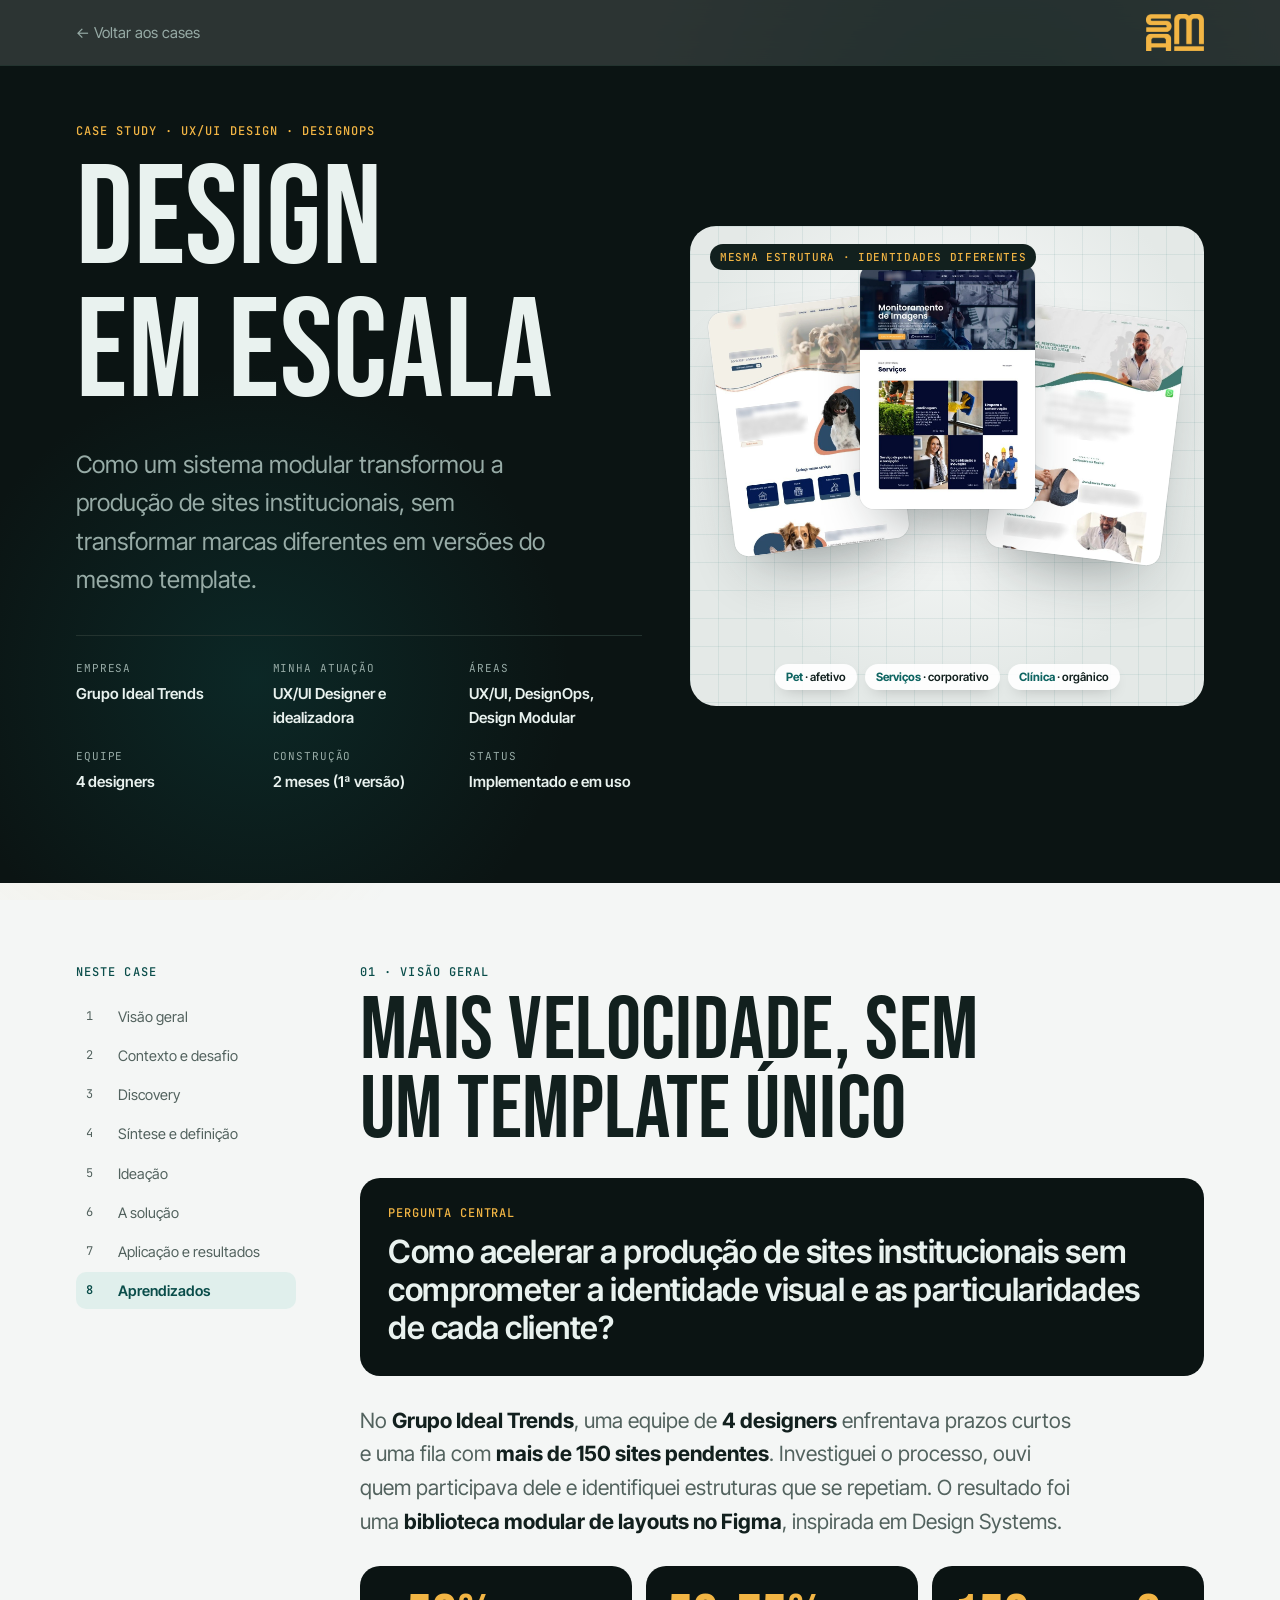
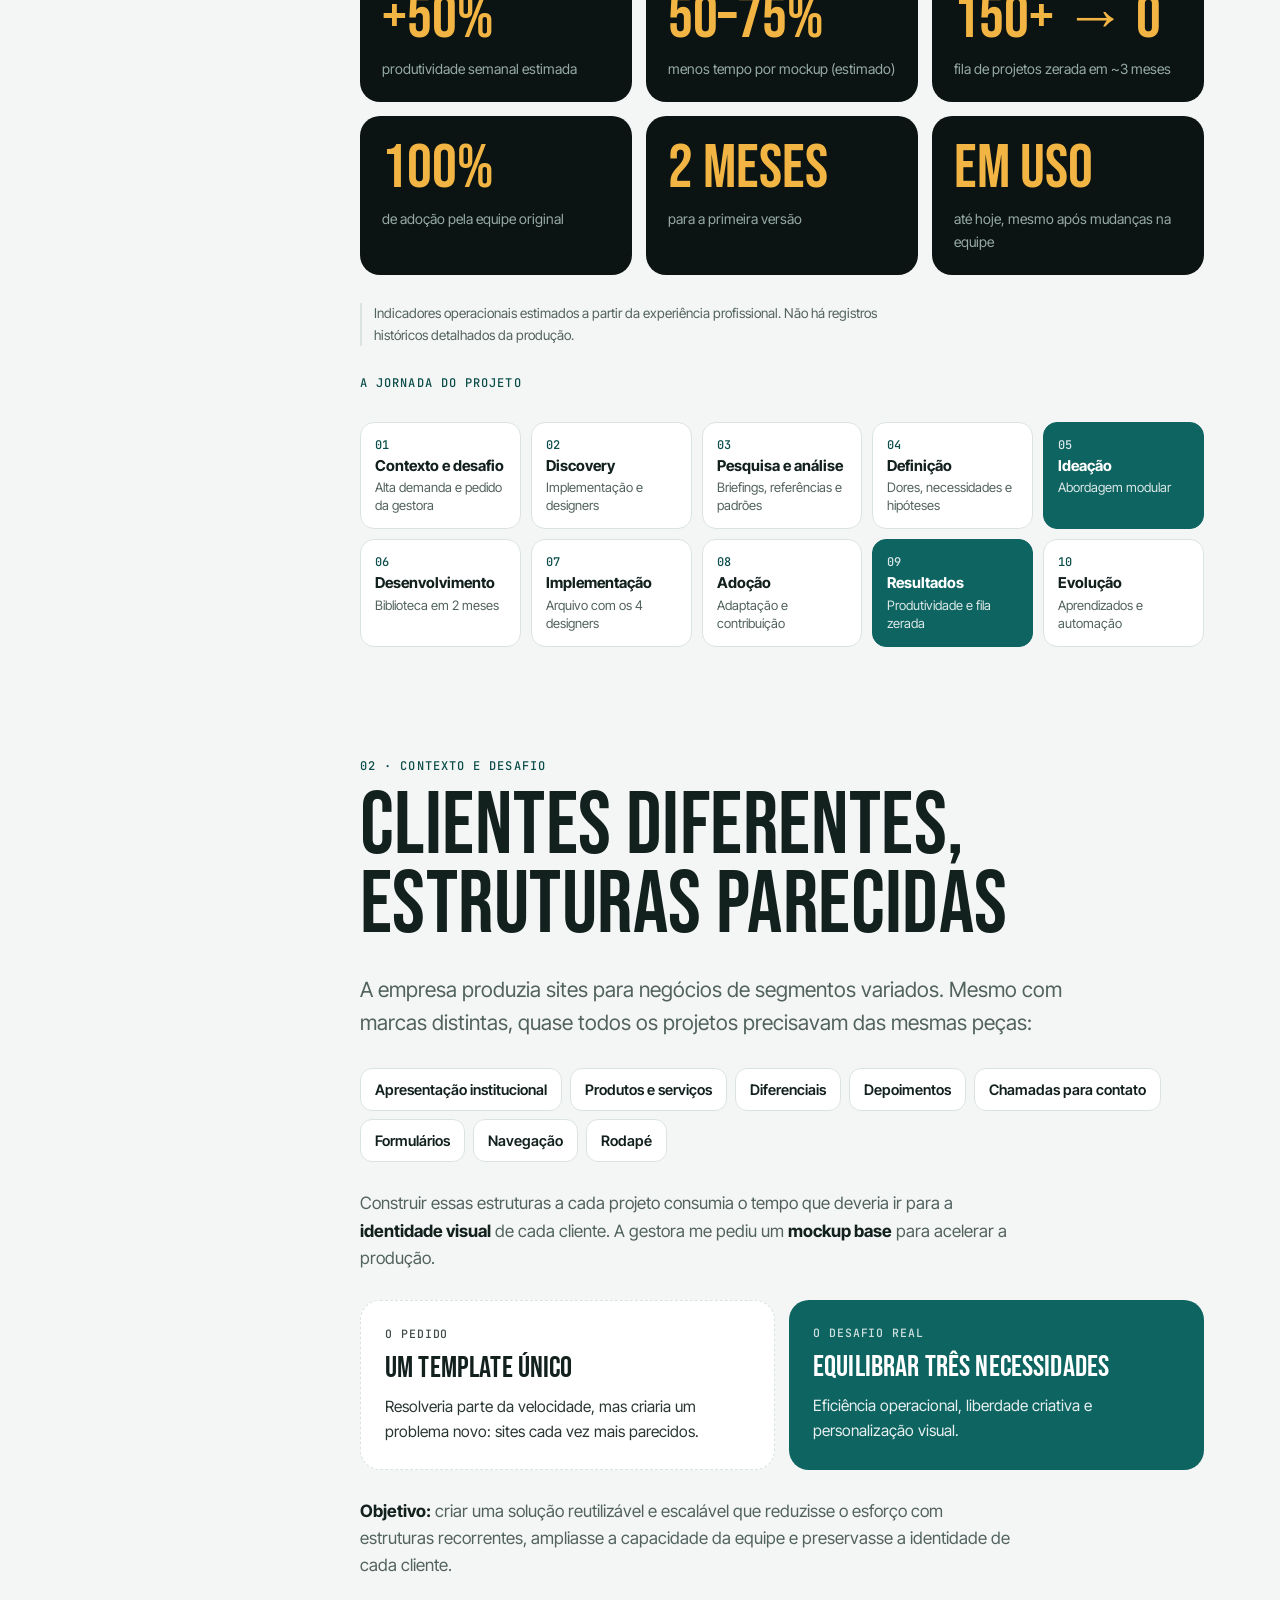
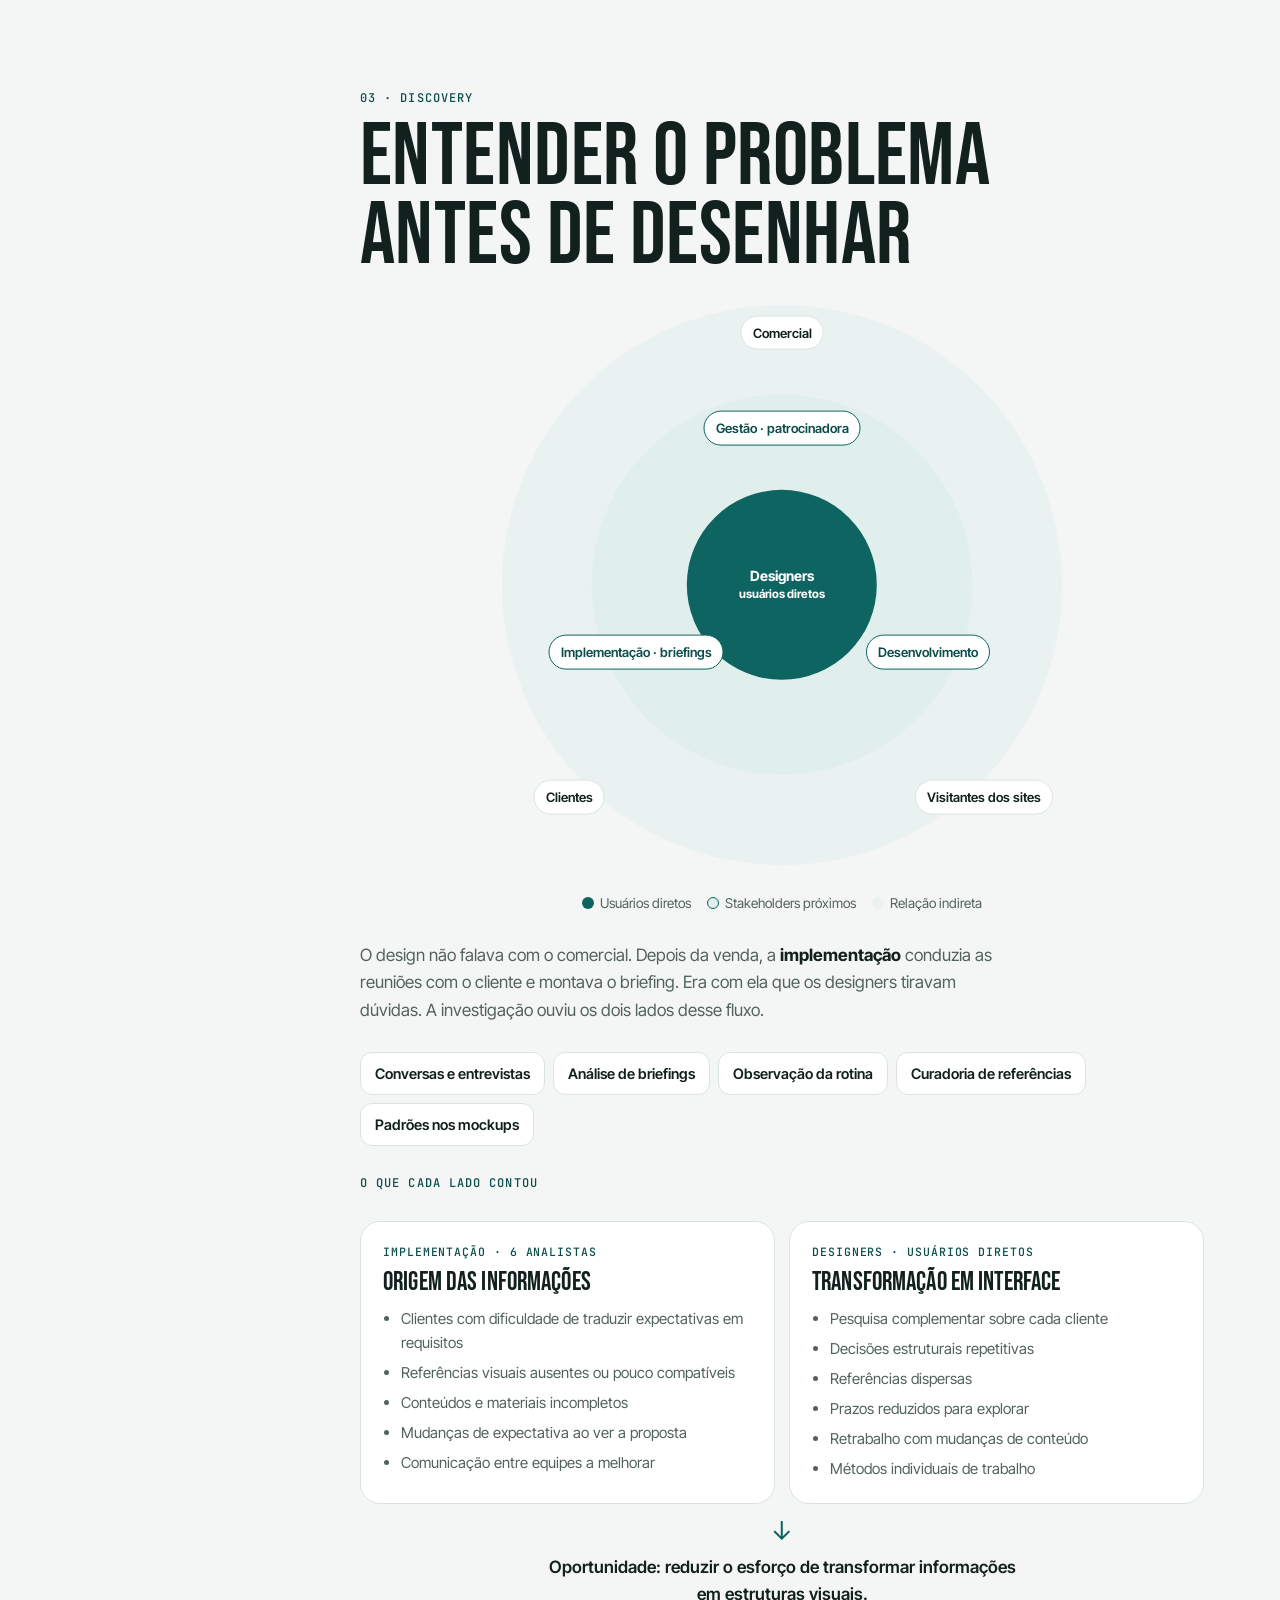
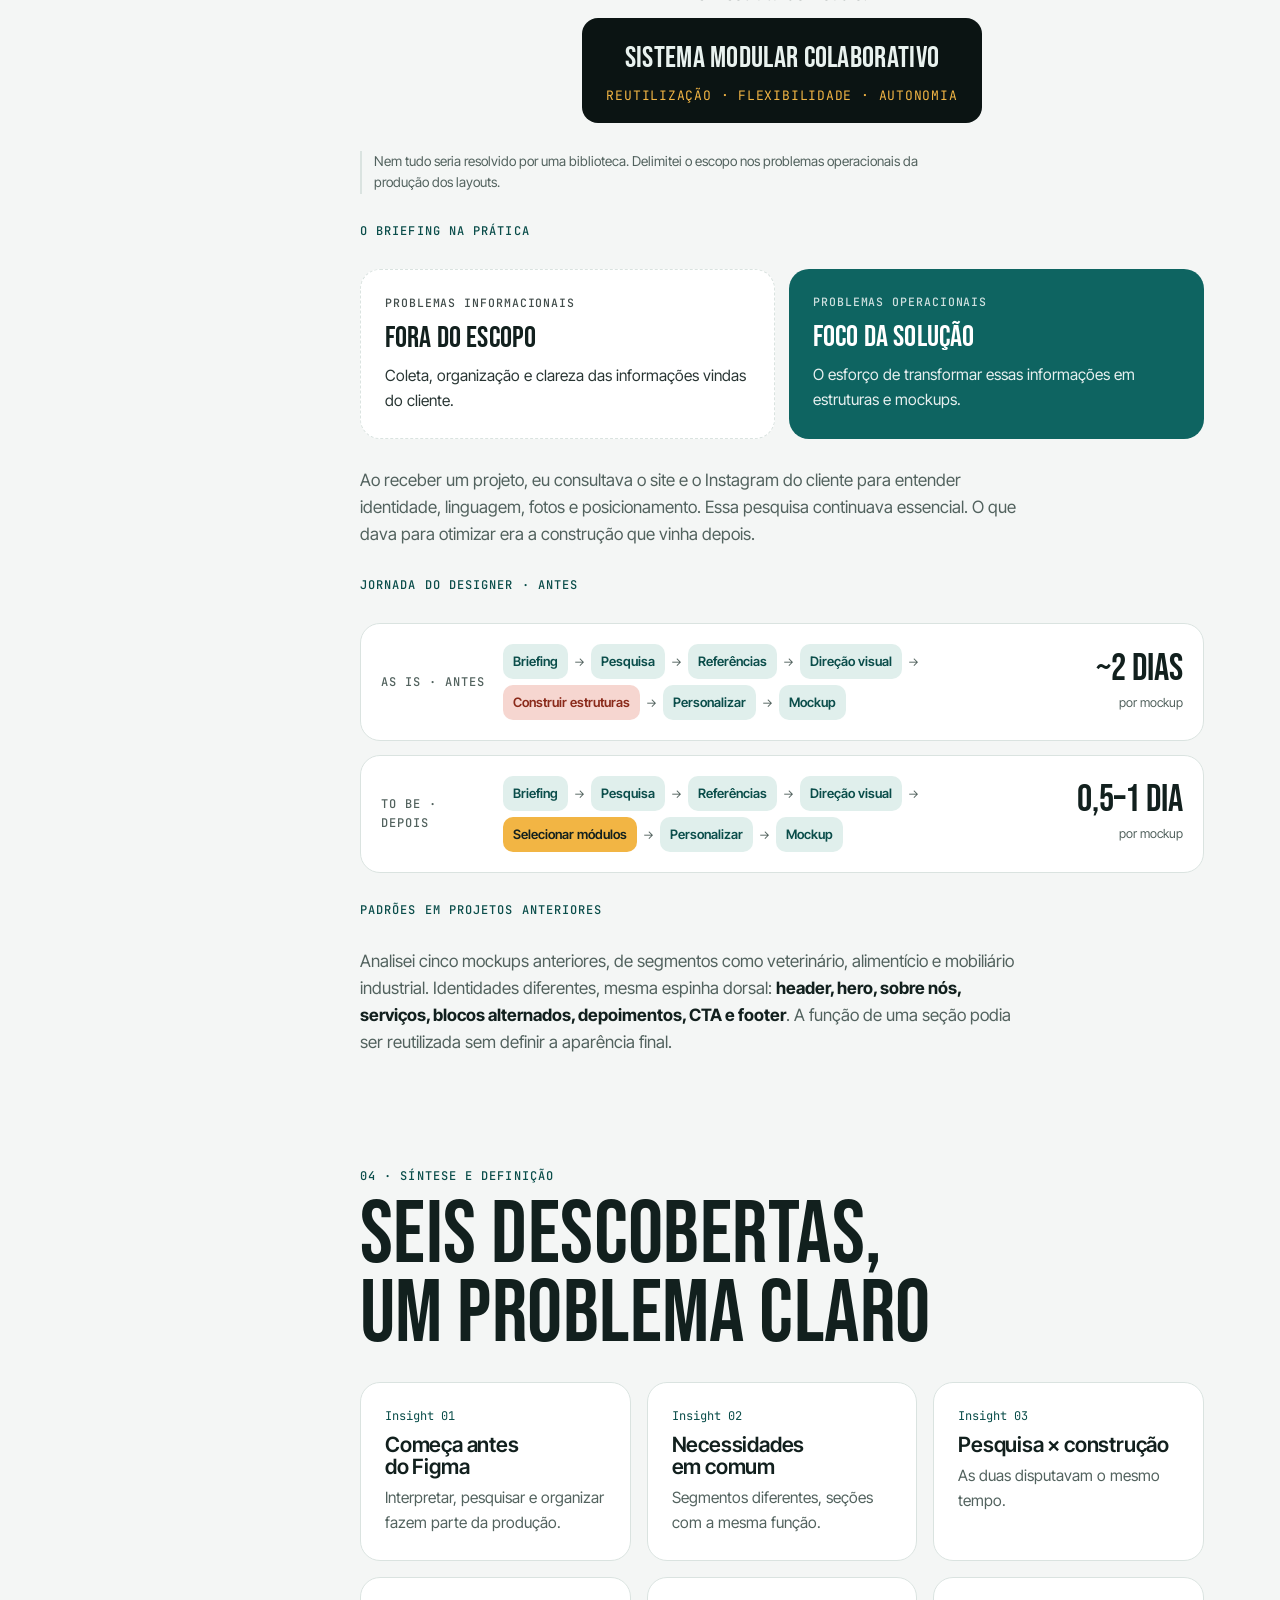
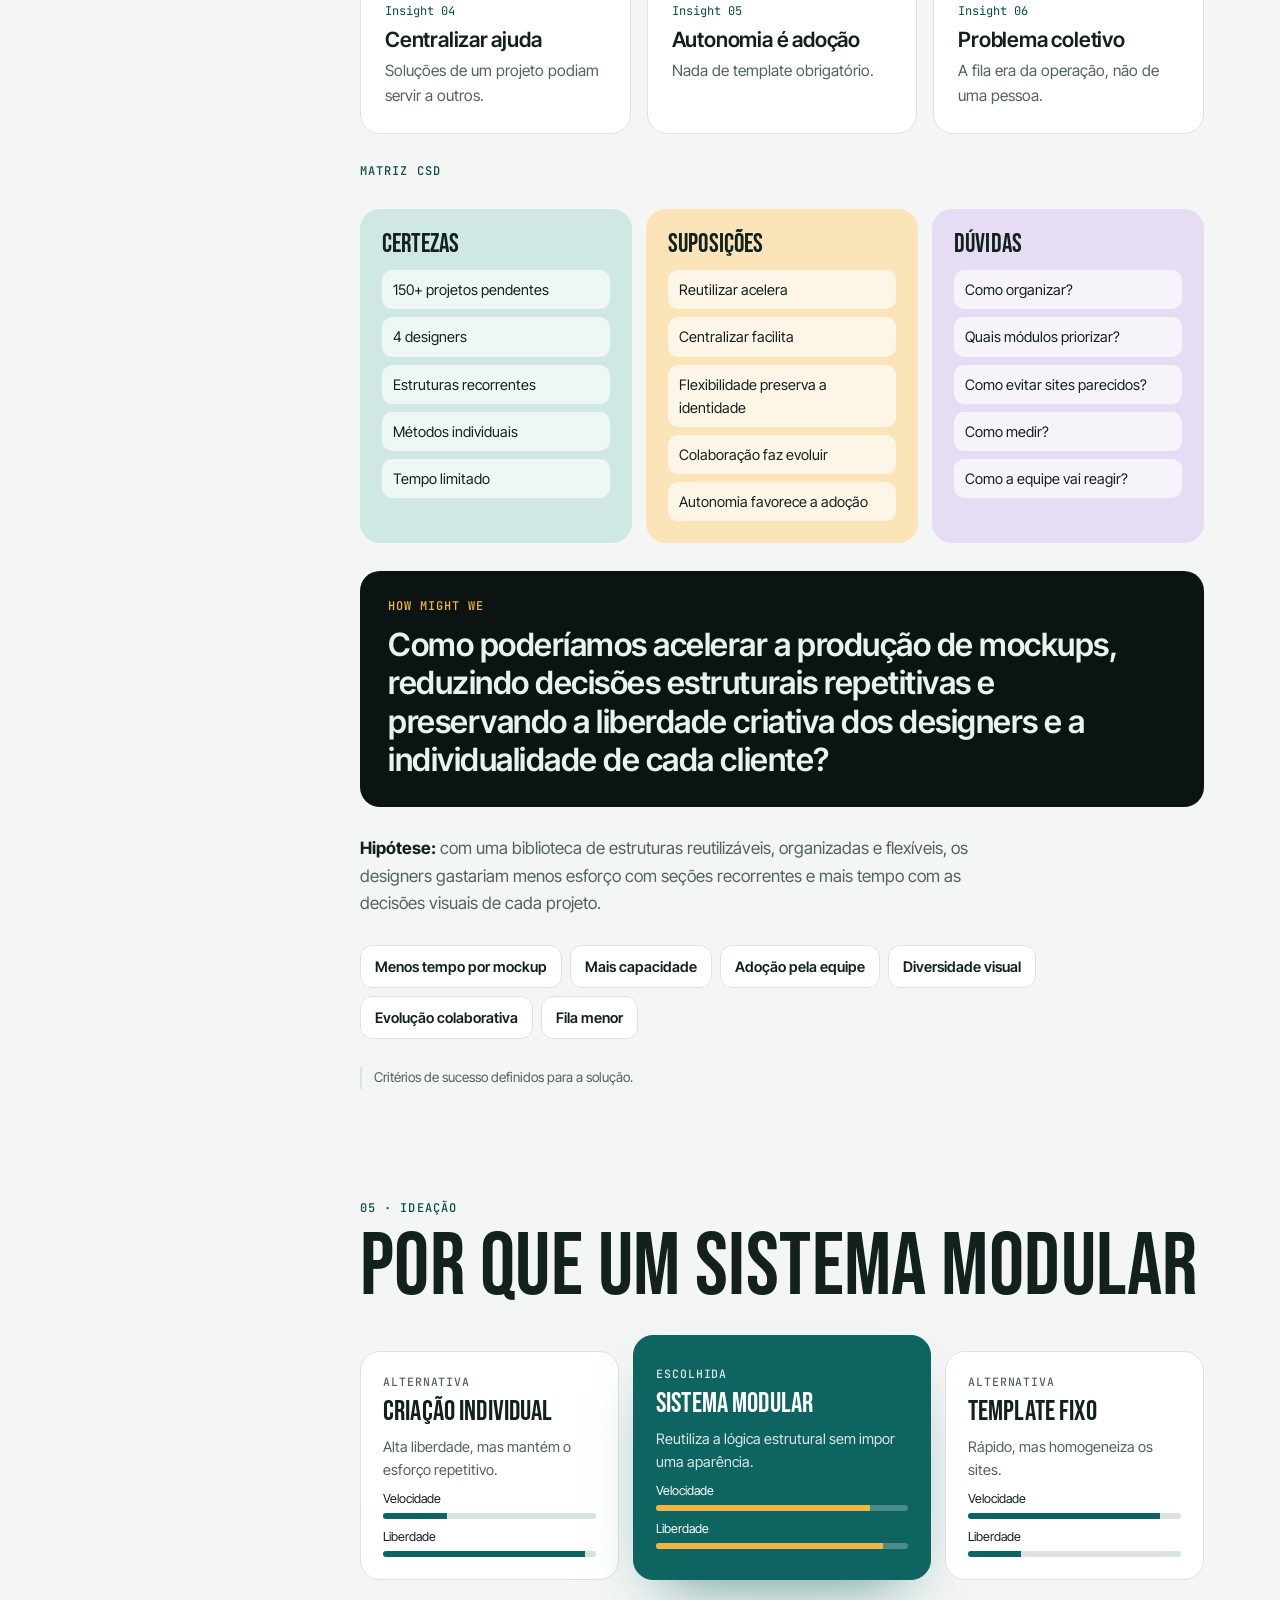
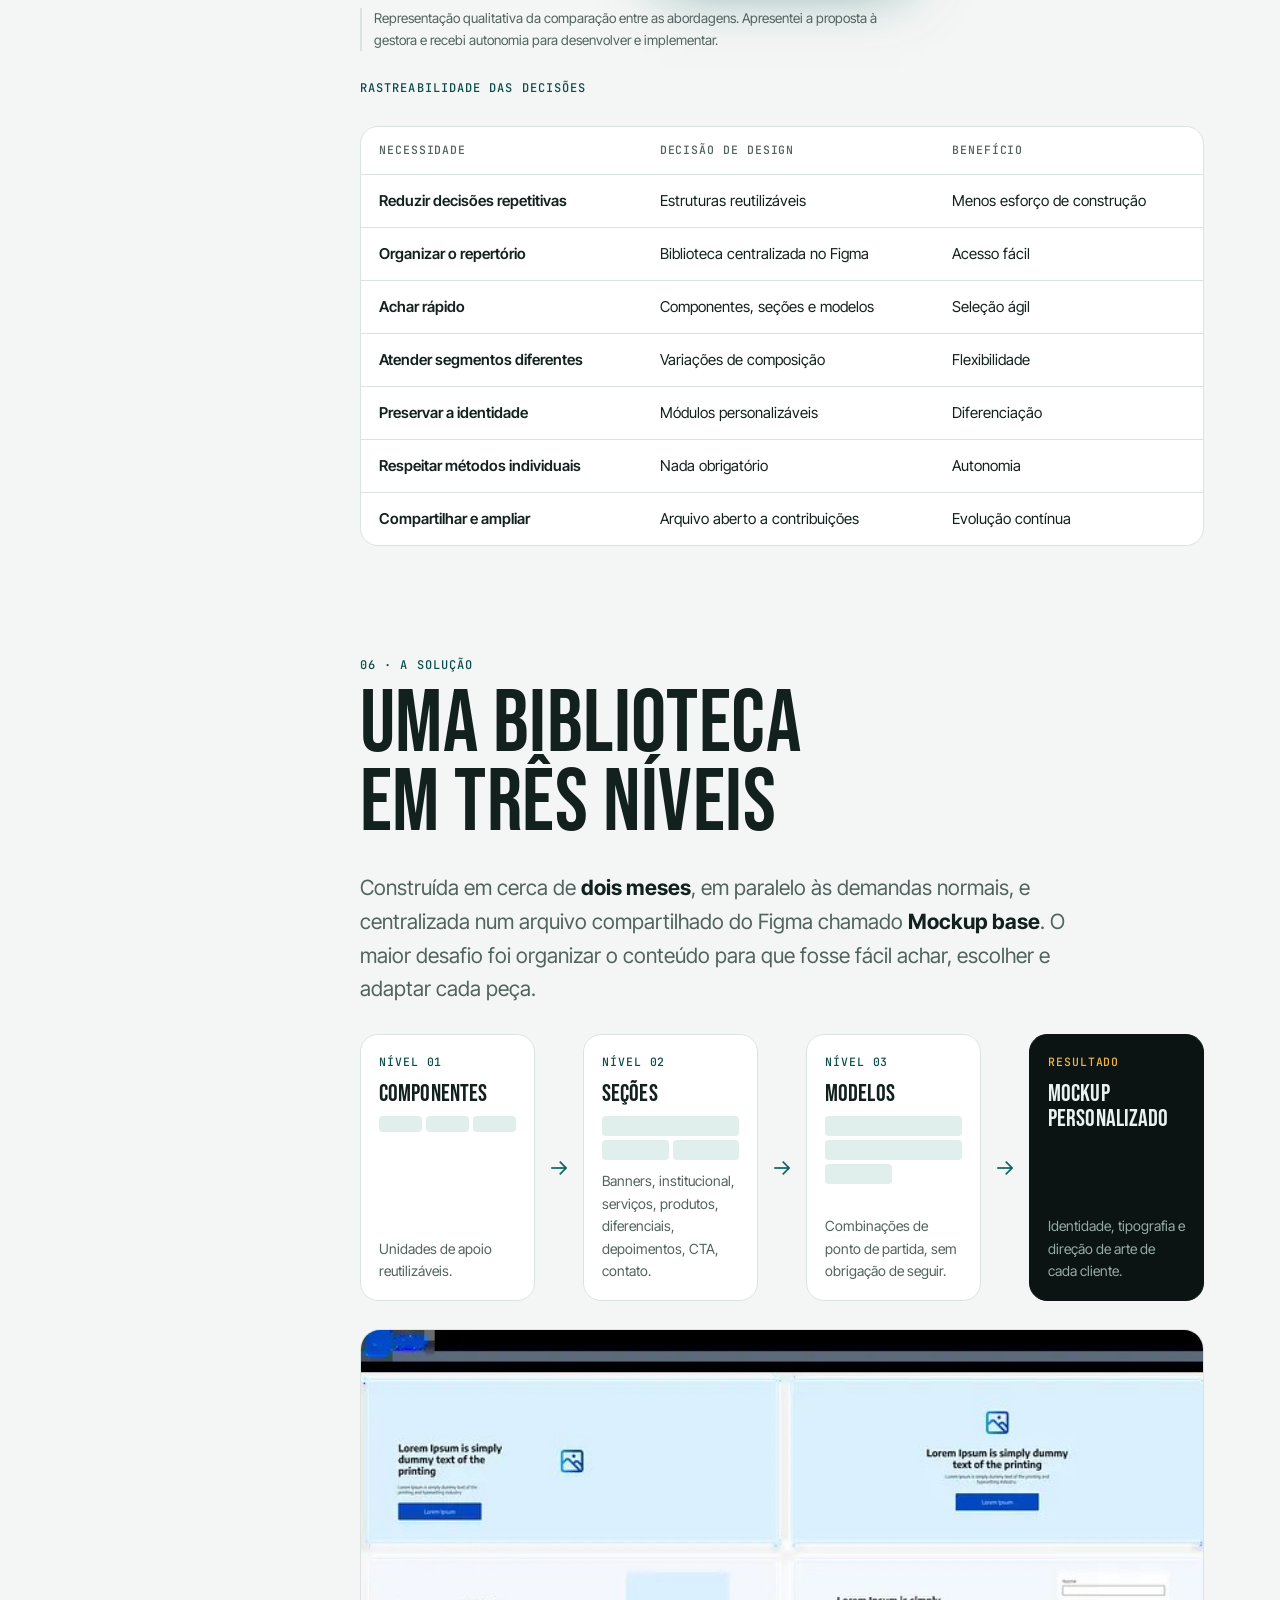
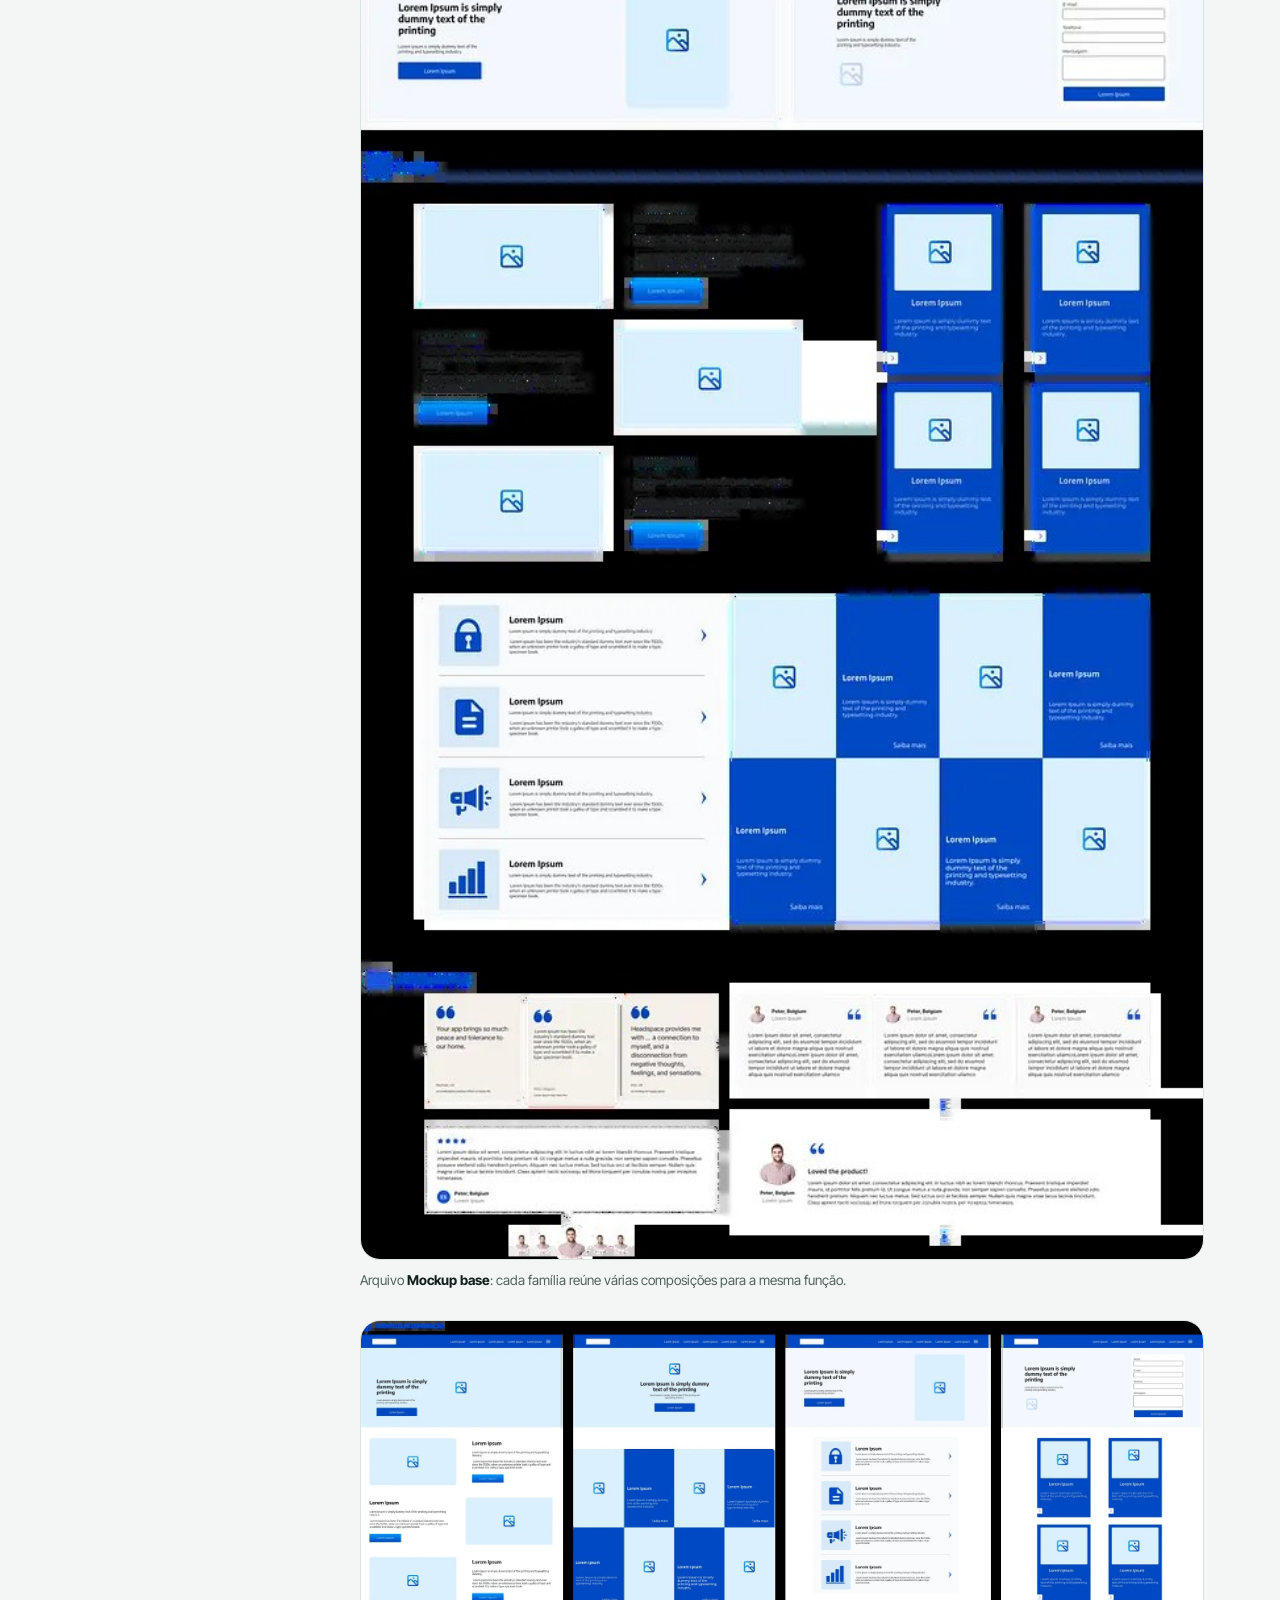
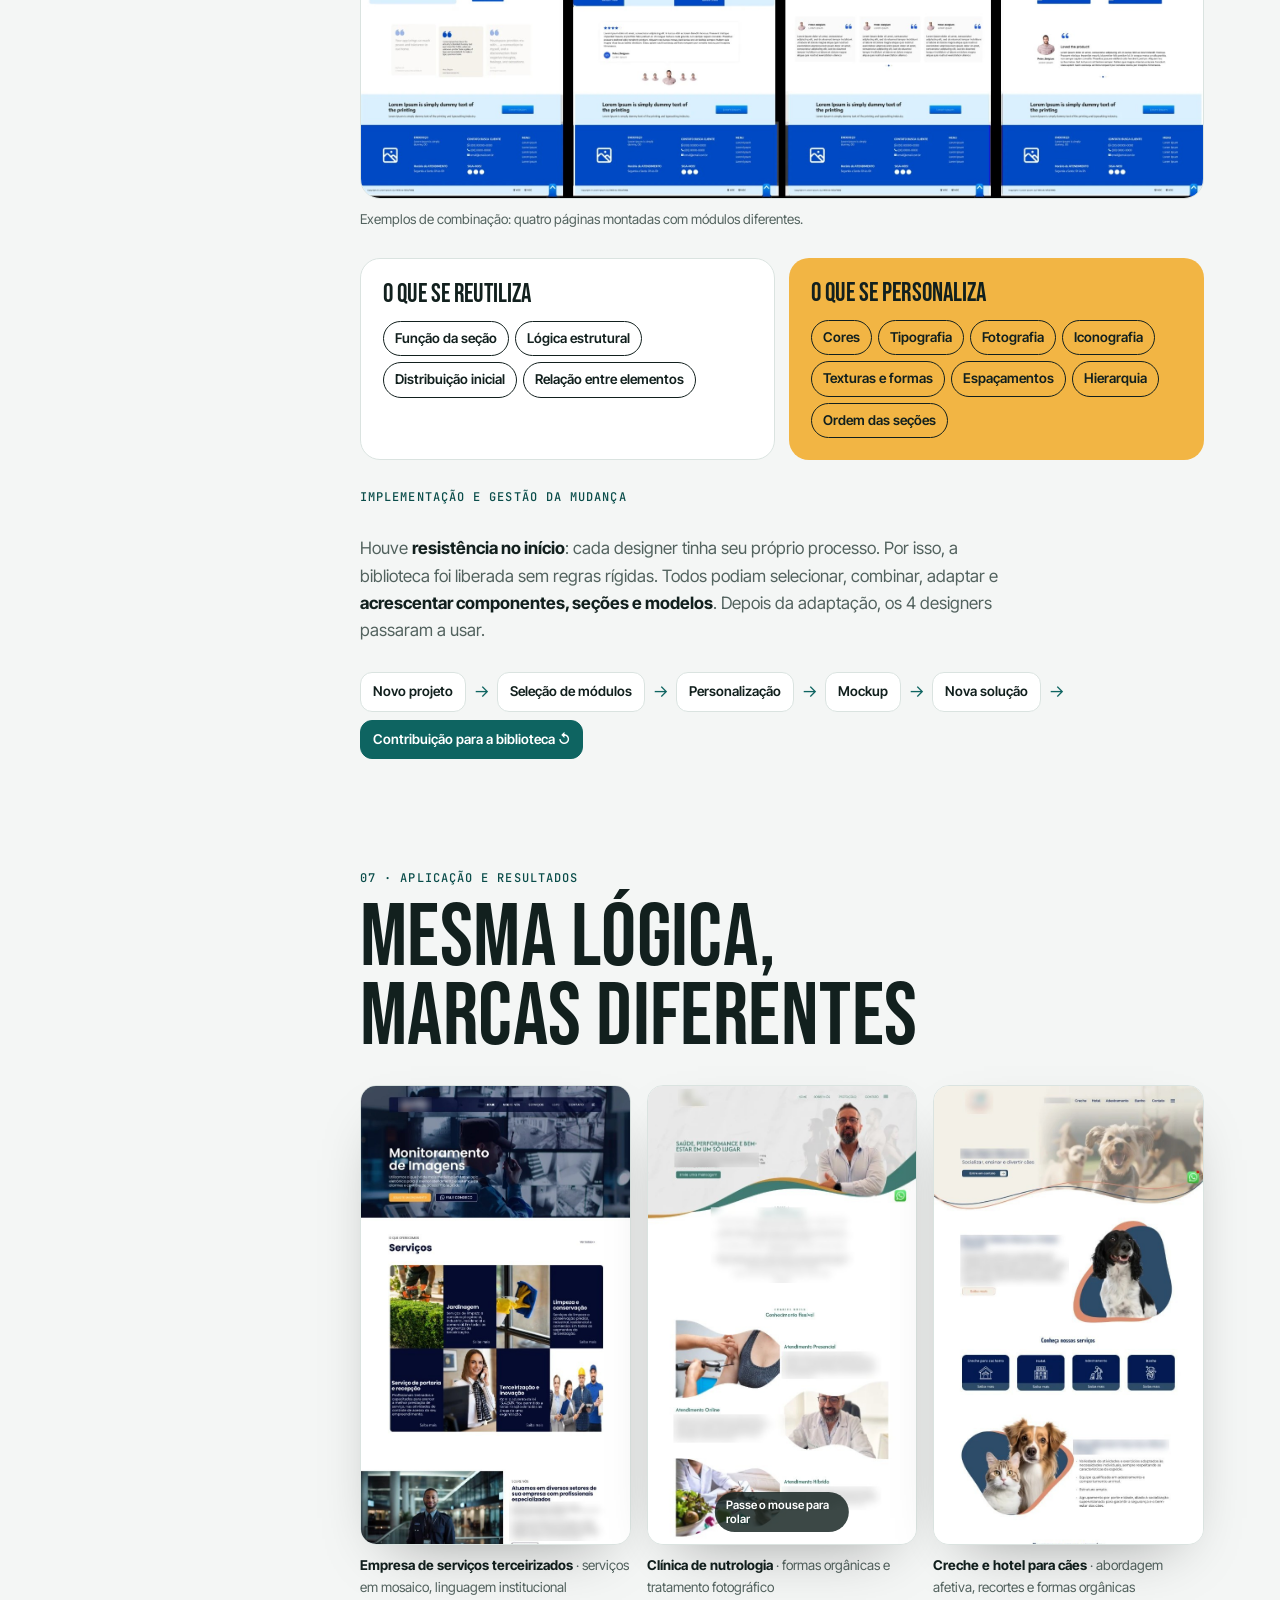
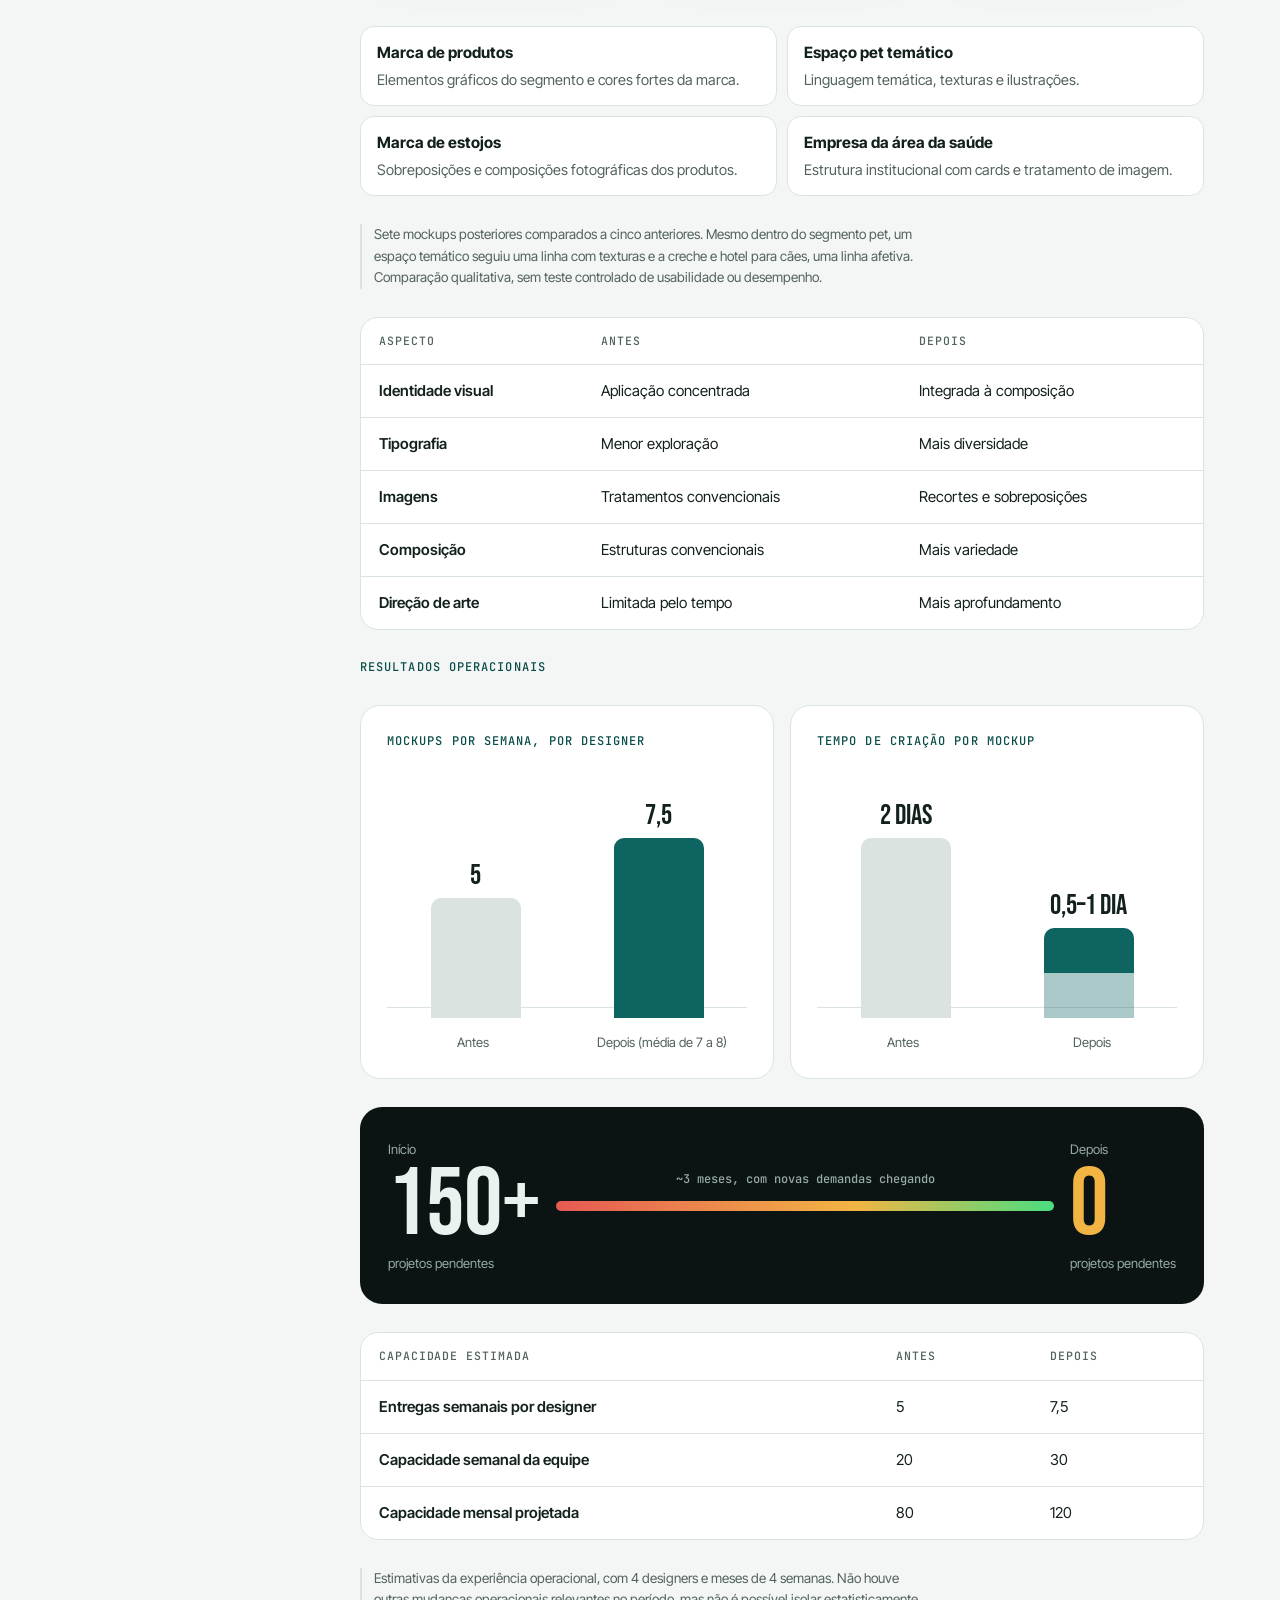
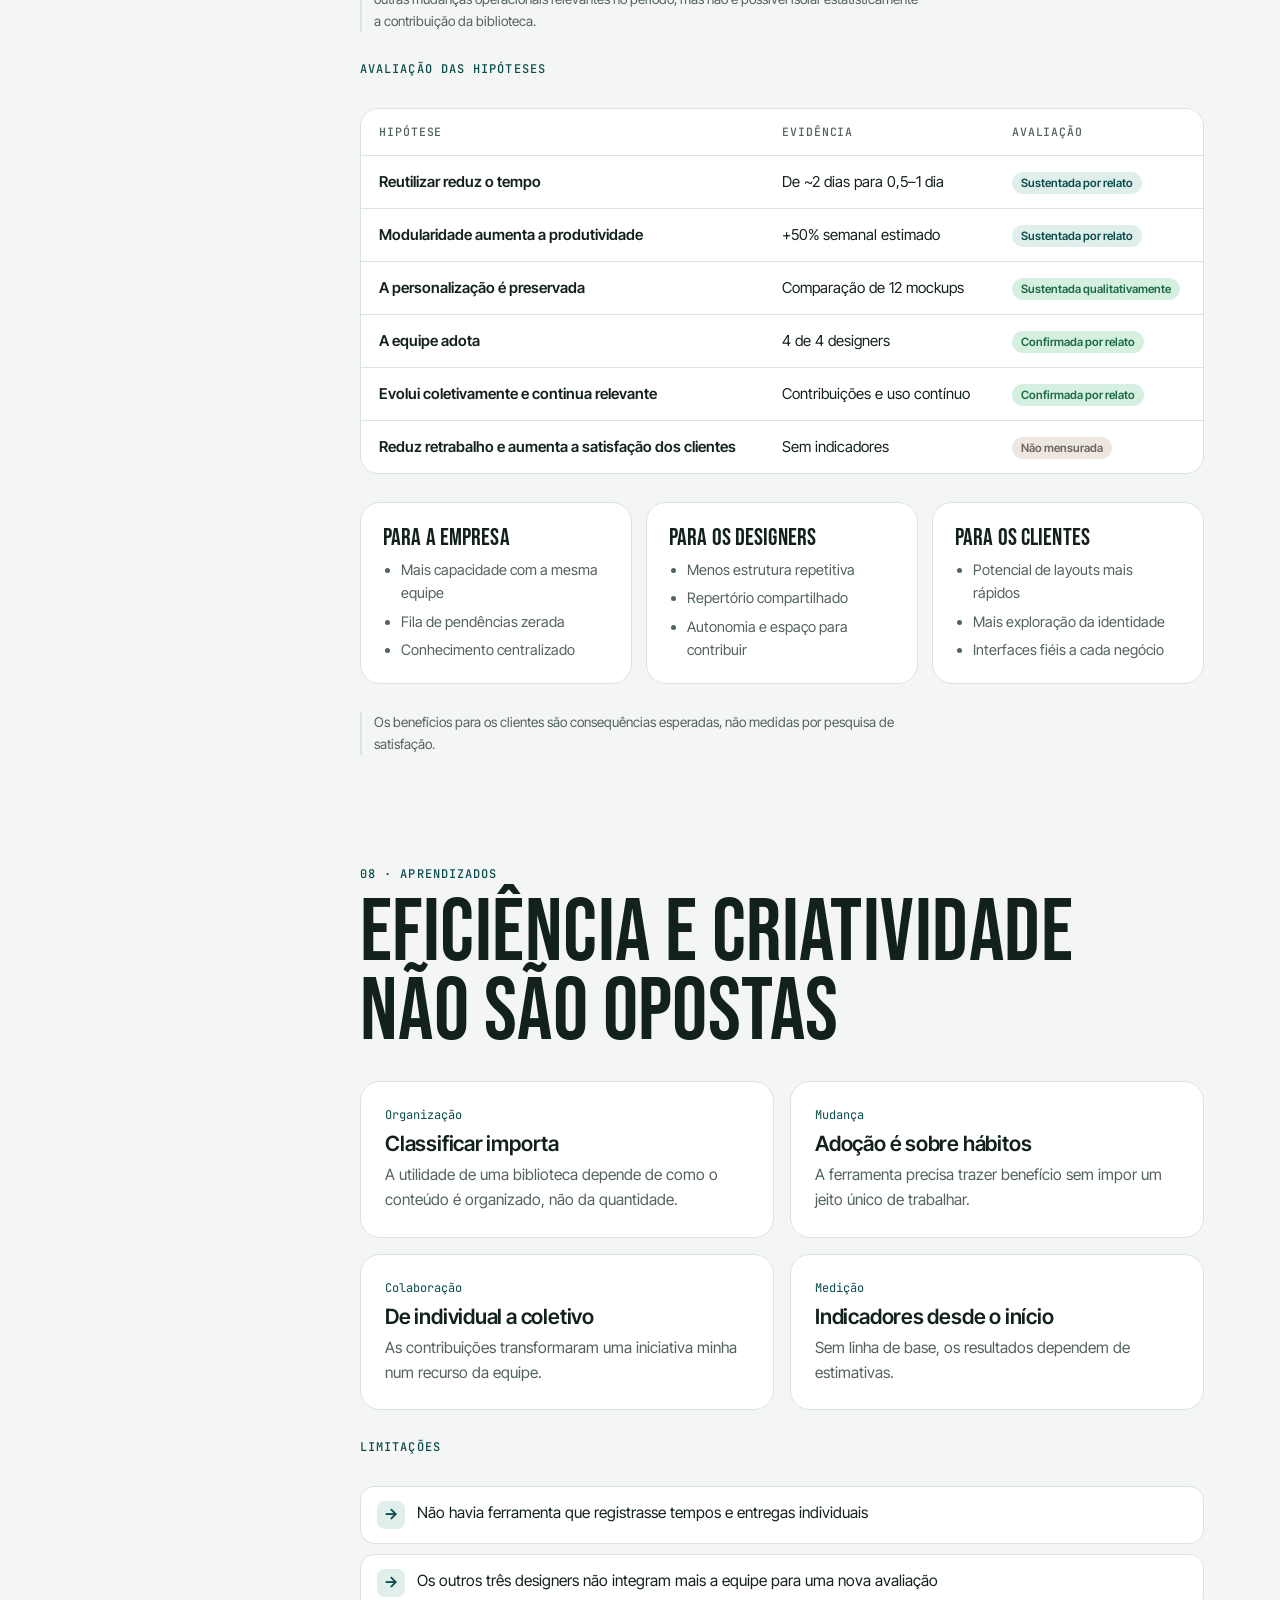
==== commit e0d65df2: "Add files via upload" ====
--- a/cases/design-em-escala.html
+++ b/cases/design-em-escala.html
@@ -30,20 +30,20 @@
         <h1><span class="ln"><span>Design</span></span><span class="ln"><span>em escala</span></span></h1>
         <p class="tagline">Como um sistema modular transformou a produção de sites institucionais, sem transformar marcas diferentes em versões do mesmo template.</p>
         <dl class="facts">
+          <div><dt>Empresa</dt><dd>Grupo Ideal Trends</dd></div>
           <div><dt>Minha atuação</dt><dd>UX/UI Designer e idealizadora</dd></div>
           <div><dt>Áreas</dt><dd>UX/UI, DesignOps, Design Modular</dd></div>
           <div><dt>Equipe</dt><dd>4 designers</dd></div>
           <div><dt>Construção</dt><dd>2 meses (1ª versão)</dd></div>
-          <div><dt>Ferramenta</dt><dd>Figma</dd></div>
-          <div><dt>Status</dt><dd>Implementado e em uso</dd></div>
+                    <div><dt>Status</dt><dd>Implementado e em uso</dd></div>
         </dl>
       </div>
       
       <div class="ms" role="img" aria-label="Três sites construídos com a mesma estrutura modular e identidades visuais diferentes">
         <span class="ms-tag">Mesma estrutura · identidades diferentes</span>
-        <span class="ms-site ms-real ms-v1"><img src="../img/escala-mondocao.jpg" alt="Site Mon do Cão" loading="lazy"></span>
-        <span class="ms-site ms-real ms-v2"><img src="../img/escala-dalp.jpg" alt="Site Dalp Serviços" loading="lazy"></span>
-        <span class="ms-site ms-real ms-v3"><img src="../img/escala-constantino.jpg" alt="Site Clínica Constantino" loading="lazy"></span>
+        <span class="ms-site ms-real ms-v1"><img src="../img/escala-mondocao.jpg" alt="Site de creche e hotel para cães" loading="lazy"></span>
+        <span class="ms-site ms-real ms-v2"><img src="../img/escala-dalp.jpg" alt="Site de empresa de serviços terceirizados" loading="lazy"></span>
+        <span class="ms-site ms-real ms-v3"><img src="../img/escala-constantino.jpg" alt="Site de clínica de nutrologia" loading="lazy"></span>
         <span class="ms-cap"><span><b>Pet</b> · afetivo</span><span><b>Serviços</b> · corporativo</span><span><b>Clínica</b> · orgânico</span></span>
       </div>
     </div>
@@ -55,11 +55,11 @@
       <ol>
         <li><a href="#visao">Visão geral</a></li>
         <li><a href="#contexto">Contexto e desafio</a></li>
-        <li><a href="#processo">Processo e pessoas</a></li>
-        <li><a href="#pesquisa">Pesquisa e auditoria</a></li>
-        <li><a href="#definicao">Definição</a></li>
+        <li><a href="#discovery">Discovery</a></li>
+        <li><a href="#definicao">Síntese e definição</a></li>
+        <li><a href="#ideacao">Ideação</a></li>
         <li><a href="#solucao">A solução</a></li>
-        <li><a href="#resultados">Resultados</a></li>
+        <li><a href="#resultados">Aplicação e resultados</a></li>
         <li><a href="#aprendizados">Aprendizados</a></li>
       </ol>
     </aside>
@@ -71,17 +71,30 @@
           <p class="label">01 · Visão geral</p>
           <h2>Mais velocidade, sem um template único</h2>
         </header>
-        <div class="callout reveal"><small>Pergunta central</small>Como acelerar a produção de sites institucionais sem transformar marcas diferentes em versões do mesmo template?</div>
-        <p class="intro reveal">Uma equipe de <strong>4 designers</strong>, prazos curtos e uma fila com <strong>mais de 150 sites pendentes</strong>. Observando a rotina, identifiquei estruturas que se repetiam e criei uma <strong>biblioteca modular no Figma</strong>, inspirada em Design Systems, com componentes, seções e modelos reutilizáveis.</p>
+        <div class="callout reveal"><small>Pergunta central</small>Como acelerar a produção de sites institucionais sem comprometer a identidade visual e as particularidades de cada cliente?</div>
+        <p class="intro reveal">No <strong>Grupo Ideal Trends</strong>, uma equipe de <strong>4 designers</strong> enfrentava prazos curtos e uma fila com <strong>mais de 150 sites pendentes</strong>. Investiguei o processo, ouvi quem participava dele e identifiquei estruturas que se repetiam. O resultado foi uma <strong>biblioteca modular de layouts no Figma</strong>, inspirada em Design Systems.</p>
         <div class="kpis" id="g-resultados">
           <div class="kpi reveal"><strong>+50%</strong><span>produtividade semanal estimada</span></div>
           <div class="kpi reveal"><strong>50–75%</strong><span>menos tempo por mockup (estimado)</span></div>
           <div class="kpi reveal"><strong>150+ → 0</strong><span>fila de projetos zerada em ~3 meses</span></div>
-          <div class="kpi reveal"><strong>4/4</strong><span>designers adotaram a biblioteca</span></div>
-          <div class="kpi reveal"><strong>2 meses</strong><span>para construir a 1ª versão</span></div>
+          <div class="kpi reveal"><strong>100%</strong><span>de adoção pela equipe original</span></div>
+          <div class="kpi reveal"><strong>2 meses</strong><span>para a primeira versão</span></div>
           <div class="kpi reveal"><strong>Em uso</strong><span>até hoje, mesmo após mudanças na equipe</span></div>
         </div>
-        <p class="note reveal">Os indicadores operacionais são estimativas retrospectivas, baseadas na experiência da equipe. Não havia registros históricos detalhados para auditoria.</p>
+        <p class="note reveal">Indicadores operacionais estimados a partir da experiência profissional. Não há registros históricos detalhados da produção.</p>
+        <p class="label reveal">A jornada do projeto</p>
+        <ol class="devj reveal" id="g-jornada">
+          <li><b>Contexto e desafio</b><span>Alta demanda e pedido da gestora</span></li>
+          <li><b>Discovery</b><span>Implementação e designers</span></li>
+          <li><b>Pesquisa e análise</b><span>Briefings, referências e padrões</span></li>
+          <li><b>Definição</b><span>Dores, necessidades e hipóteses</span></li>
+          <li class="k"><b>Ideação</b><span>Abordagem modular</span></li>
+          <li><b>Desenvolvimento</b><span>Biblioteca em 2 meses</span></li>
+          <li><b>Implementação</b><span>Arquivo com os 4 designers</span></li>
+          <li><b>Adoção</b><span>Adaptação e contribuição</span></li>
+          <li class="k"><b>Resultados</b><span>Produtividade e fila zerada</span></li>
+          <li><b>Evolução</b><span>Aprendizados e automação</span></li>
+        </ol>
       </section>
 
       <!-- 2 -->
@@ -91,24 +104,24 @@
           <h2>Clientes diferentes, estruturas parecidas</h2>
         </header>
         <p class="intro reveal">A empresa produzia sites para negócios de segmentos variados. Mesmo com marcas distintas, quase todos os projetos precisavam das mesmas peças:</p>
-        <div class="chips-lg reveal"><span>Apresentação institucional</span><span>Produtos e serviços</span><span>Diferenciais</span><span>Depoimentos</span><span>Chamadas para contato</span><span>Formulários</span><span>Navegação e rodapé</span></div>
-        <div class="prose reveal"><p>Montar essas estruturas a cada projeto consumia o tempo que deveria ir para <strong>tipografia, identidade visual e direção de arte</strong>. A gestora me pediu um <strong>mockup base</strong> para acelerar a produção.</p></div>
+        <div class="chips-lg reveal"><span>Apresentação institucional</span><span>Produtos e serviços</span><span>Diferenciais</span><span>Depoimentos</span><span>Chamadas para contato</span><span>Formulários</span><span>Navegação</span><span>Rodapé</span></div>
+        <div class="prose reveal"><p>Construir essas estruturas a cada projeto consumia o tempo que deveria ir para a <strong>identidade visual</strong> de cada cliente. A gestora me pediu um <strong>mockup base</strong> para acelerar a produção.</p></div>
         <div class="vs reveal">
-          <div class="no"><b>O pedido</b><h3>Um template único</h3><p>Resolveria parte da velocidade, mas criaria um problema novo: sites cada vez mais parecidos entre si.</p></div>
-          <div class="yes"><b>Minha proposta</b><h3>Um sistema modular</h3><p>Estruturas reutilizáveis que se combinam e se adaptam a cada marca. Apresentei à gestora e recebi autonomia para desenvolver e implementar.</p></div>
-        </div>
-        <div class="prose reveal"><p><strong>Objetivo:</strong> reduzir o esforço com estruturas recorrentes sem comprometer a personalização, liberando tempo para a exploração criativa e ajudando a zerar a fila.</p></div>
+          <div class="no"><b>O pedido</b><h3>Um template único</h3><p>Resolveria parte da velocidade, mas criaria um problema novo: sites cada vez mais parecidos.</p></div>
+          <div class="yes"><b>O desafio real</b><h3>Equilibrar três necessidades</h3><p>Eficiência operacional, liberdade criativa e personalização visual.</p></div>
+        </div>
+        <div class="prose reveal"><p><strong>Objetivo:</strong> criar uma solução reutilizável e escalável que reduzisse o esforço com estruturas recorrentes, ampliasse a capacidade da equipe e preservasse a identidade de cada cliente.</p></div>
       </section>
 
       <!-- 3 -->
-      <section class="chapter" id="processo">
-        <header class="reveal">
-          <p class="label">03 · Processo e pessoas</p>
-          <h2>Quem participava da produção</h2>
+      <section class="chapter" id="discovery">
+        <header class="reveal">
+          <p class="label">03 · Discovery</p>
+          <h2>Entender o problema antes de desenhar</h2>
         </header>
         <div class="rings reveal" id="g-stake" role="img" aria-label="Mapa de stakeholders: no centro os designers, usuários diretos; ao redor gestão, implementação e desenvolvimento; na borda comercial, clientes e visitantes dos sites.">
           <span class="ring r3"></span><span class="ring r2"></span>
-          <span class="ring r1">Designers<br><small>usuários diretos</small></span>
+          <span class="ring r1">Designers<small>usuários diretos</small></span>
           <span class="pill mid" style="left:50%;top:22%">Gestão · patrocinadora</span>
           <span class="pill mid" style="left:24%;top:62%">Implementação · briefings</span>
           <span class="pill mid" style="left:76%;top:62%">Desenvolvimento</span>
@@ -117,116 +130,155 @@
           <span class="pill" style="left:86%;top:88%">Visitantes dos sites</span>
         </div>
         <div class="legend reveal"><span><i style="background:var(--accent)"></i>Usuários diretos</span><span><i style="background:var(--accent-soft);border:1px solid var(--accent)"></i>Stakeholders próximos</span><span><i style="background:var(--accent-soft);opacity:.55"></i>Relação indireta</span></div>
-        <p class="note reveal">O design não falava com o comercial. Depois da venda, a equipe de implementação conduzia as reuniões com o cliente e montava o briefing visual. Mapa formalizado retrospectivamente.</p>
-
-        <p class="label reveal">Antes e depois do sistema modular</p>
+        <div class="prose reveal"><p>O design não falava com o comercial. Depois da venda, a <strong>implementação</strong> conduzia as reuniões com o cliente e montava o briefing. Era com ela que os designers tiravam dúvidas. A investigação ouviu os dois lados desse fluxo.</p></div>
+        <div class="chips-lg reveal"><span>Conversas e entrevistas</span><span>Análise de briefings</span><span>Observação da rotina</span><span>Curadoria de referências</span><span>Padrões nos mockups</span></div>
+
+        <p class="label reveal">O que cada lado contou</p>
+        <div class="disc reveal" id="g-discovery">
+          <div class="col"><b>Implementação · 6 analistas</b><h3>Origem das informações</h3><ul><li>Clientes com dificuldade de traduzir expectativas em requisitos</li><li>Referências visuais ausentes ou pouco compatíveis</li><li>Conteúdos e materiais incompletos</li><li>Mudanças de expectativa ao ver a proposta</li><li>Comunicação entre equipes a melhorar</li></ul></div>
+          <div class="col"><b>Designers · usuários diretos</b><h3>Transformação em interface</h3><ul><li>Pesquisa complementar sobre cada cliente</li><li>Decisões estruturais repetitivas</li><li>Referências dispersas</li><li>Prazos reduzidos para explorar</li><li>Retrabalho com mudanças de conteúdo</li><li>Métodos individuais de trabalho</li></ul></div>
+          <div class="opp"><span class="arrow2" aria-hidden="true">↓</span><p>Oportunidade: reduzir o esforço de transformar informações em estruturas visuais.</p><div class="sys"><strong>Sistema modular colaborativo</strong><span>Reutilização · Flexibilidade · Autonomia</span></div></div>
+        </div>
+        <p class="note reveal">Nem tudo seria resolvido por uma biblioteca. Delimitei o escopo nos problemas operacionais da produção dos layouts.</p>
+
+        <p class="label reveal">O briefing na prática</p>
+        <div class="vs reveal">
+          <div class="no"><b>Problemas informacionais</b><h3>Fora do escopo</h3><p>Coleta, organização e clareza das informações vindas do cliente.</p></div>
+          <div class="yes"><b>Problemas operacionais</b><h3>Foco da solução</h3><p>O esforço de transformar essas informações em estruturas e mockups.</p></div>
+        </div>
+        <div class="prose reveal"><p>Ao receber um projeto, eu consultava o site e o Instagram do cliente para entender identidade, linguagem, fotos e posicionamento. Essa pesquisa continuava essencial. O que dava para otimizar era a construção que vinha depois.</p></div>
+
+        <p class="label reveal">Jornada do designer · antes</p>
         <div class="journey" id="g-flow">
           <div class="jrow reveal">
             <b>As is · antes</b>
-            <div class="jsteps"><span>Briefing</span><em>→</em><span>Pesquisa complementar</span><em>→</em><span>Referências</span><em>→</em><span>Direção visual</span><em>→</em><span class="hot">Construção das estruturas</span><em>→</em><span>Personalização</span><em>→</em><span>Mockup</span></div>
+            <div class="jsteps"><span>Briefing</span><em>→</em><span>Pesquisa</span><em>→</em><span>Referências</span><em>→</em><span>Direção visual</span><em>→</em><span class="hot">Construir estruturas</span><em>→</em><span>Personalizar</span><em>→</em><span>Mockup</span></div>
             <div class="jtime"><strong>~2 dias</strong><span>por mockup</span></div>
           </div>
           <div class="jrow to reveal">
             <b>To be · depois</b>
-            <div class="jsteps"><span>Briefing</span><em>→</em><span>Pesquisa complementar</span><em>→</em><span>Referências</span><em>→</em><span>Direção visual</span><em>→</em><span class="hot">Seleção de módulos</span><em>→</em><span>Personalização</span><em>→</em><span>Mockup</span></div>
+            <div class="jsteps"><span>Briefing</span><em>→</em><span>Pesquisa</span><em>→</em><span>Referências</span><em>→</em><span>Direção visual</span><em>→</em><span class="hot">Selecionar módulos</span><em>→</em><span>Personalizar</span><em>→</em><span>Mockup</span></div>
             <div class="jtime"><strong>0,5–1 dia</strong><span>por mockup</span></div>
           </div>
         </div>
-        <p class="note reveal">A pesquisa sobre o cliente continuou necessária. O que mudou foi a forma de transformar as informações em layout.</p>
+
+        <p class="label reveal">Padrões em projetos anteriores</p>
+        <div class="prose reveal"><p>Analisei cinco mockups anteriores, de segmentos como veterinário, alimentício e mobiliário industrial. Identidades diferentes, mesma espinha dorsal: <strong>header, hero, sobre nós, serviços, blocos alternados, depoimentos, CTA e footer</strong>. A função de uma seção podia ser reutilizada sem definir a aparência final.</p></div>
       </section>
 
       <!-- 4 -->
-      <section class="chapter" id="pesquisa">
-        <header class="reveal">
-          <p class="label">04 · Pesquisa e auditoria</p>
-          <h2>Dois problemas diferentes no mesmo fluxo</h2>
-        </header>
-        <p class="intro reveal">Ao analisar um briefing real, ficou claro que o processo tinha um <strong>desafio informacional</strong> (informações incompletas ou espalhadas) e um <strong>desafio operacional</strong> (o esforço de transformar essas informações em estrutura visual). O sistema modular atua no segundo.</p>
-        <p class="label reveal">Pesquisa qualitativa retrospectiva · 6 analistas de implementação</p>
+      <section class="chapter" id="definicao">
+        <header class="reveal">
+          <p class="label">04 · Síntese e definição</p>
+          <h2>Seis descobertas, um problema claro</h2>
+        </header>
         <div class="grid-3" id="g-insights">
-          <div class="box reveal"><span class="ic">Insight 01</span><h3>Expectativas pouco definidas</h3><p>Clientes explicavam o negócio, mas tinham dificuldade de traduzir isso em requisitos visuais.</p></div>
-          <div class="box reveal"><span class="ic">Insight 02</span><h3>Referências insuficientes</h3><p>Faltavam exemplos, ou vinham sites de segmentos sem relação com o projeto.</p></div>
-          <div class="box reveal"><span class="ic">Insight 03</span><h3>Informações incompletas</h3><p>Serviços, diferenciais e materiais gráficos chegavam faltando.</p></div>
-          <div class="box reveal"><span class="ic">Insight 04</span><h3>Decisões durante a execução</h3><p>Ao ver o layout, clientes descobriam necessidades novas.</p></div>
-          <div class="box reveal"><span class="ic">Insight 05</span><h3>Espera muda expectativas</h3><p>Quanto maior o intervalo até a apresentação, mais chance de mudança de opinião.</p></div>
-          <div class="box reveal"><span class="ic">Insight 06</span><h3>Integração entre equipes</h3><p>Pedido por briefings mais estruturados e bibliotecas de referência por segmento.</p></div>
-        </div>
-        <p class="note reveal">Questionário com perguntas abertas e agrupamento temático. A pesquisa foi feita depois da implementação, para documentar o contexto. Ela não antecedeu a criação do sistema.</p>
-
-        <p class="label reveal">Auditoria de 5 mockups anteriores</p>
-        <div class="prose reveal"><p>Projetos de segmentos diferentes (veterinário, alimentício, mobiliário industrial) repetiam a mesma estrutura: <strong>header, banner, apresentação, cards de serviços, blocos alternados, depoimentos, CTA e footer</strong>. A personalização existia, mas faltava tempo para explorar tipografia, composições assimétricas e direção de arte.</p></div>
-        <!-- Para adicionar: grade com os 5 mockups anteriores -->
-
-        <p class="label reveal">Matriz CSD · formalização retrospectiva</p>
+          <div class="box reveal"><span class="ic">Insight 01</span><h3>Começa antes do Figma</h3><p>Interpretar, pesquisar e organizar fazem parte da produção.</p></div>
+          <div class="box reveal"><span class="ic">Insight 02</span><h3>Necessidades em comum</h3><p>Segmentos diferentes, seções com a mesma função.</p></div>
+          <div class="box reveal"><span class="ic">Insight 03</span><h3>Pesquisa × construção</h3><p>As duas disputavam o mesmo tempo.</p></div>
+          <div class="box reveal"><span class="ic">Insight 04</span><h3>Centralizar ajuda</h3><p>Soluções de um projeto podiam servir a outros.</p></div>
+          <div class="box reveal"><span class="ic">Insight 05</span><h3>Autonomia é adoção</h3><p>Nada de template obrigatório.</p></div>
+          <div class="box reveal"><span class="ic">Insight 06</span><h3>Problema coletivo</h3><p>A fila era da operação, não de uma pessoa.</p></div>
+        </div>
+        <p class="label reveal">Matriz CSD</p>
         <div class="csd" id="g-csd">
-          <div class="c reveal"><h3>Certezas</h3><span>150+ projetos pendentes</span><span>4 designers</span><span>Novas demandas chegando</span><span>Estruturas recorrentes</span><span>Pouco tempo para exploração</span></div>
-          <div class="s reveal"><h3>Suposições</h3><span>Reutilizar acelera a criação</span><span>Modularidade aumenta a produtividade</span><span>Sobra mais tempo para personalizar</span><span>Contribuir favorece a adoção</span><span>Funciona entre segmentos</span></div>
-          <div class="d reveal"><h3>Dúvidas</h3><span>Como organizar a biblioteca?</span><span>Quais módulos priorizar?</span><span>Como evitar sites parecidos?</span><span>Como medir os resultados?</span><span>A equipe vai aderir?</span></div>
-        </div>
+          <div class="c reveal"><h3>Certezas</h3><span>150+ projetos pendentes</span><span>4 designers</span><span>Estruturas recorrentes</span><span>Métodos individuais</span><span>Tempo limitado</span></div>
+          <div class="s reveal"><h3>Suposições</h3><span>Reutilizar acelera</span><span>Centralizar facilita</span><span>Flexibilidade preserva a identidade</span><span>Colaboração faz evoluir</span><span>Autonomia favorece a adoção</span></div>
+          <div class="d reveal"><h3>Dúvidas</h3><span>Como organizar?</span><span>Quais módulos priorizar?</span><span>Como evitar sites parecidos?</span><span>Como medir?</span><span>Como a equipe vai reagir?</span></div>
+        </div>
+        <div class="callout reveal"><small>How Might We</small>Como poderíamos acelerar a produção de mockups, reduzindo decisões estruturais repetitivas e preservando a liberdade criativa dos designers e a individualidade de cada cliente?</div>
+        <div class="prose reveal"><p><strong>Hipótese:</strong> com uma biblioteca de estruturas reutilizáveis, organizadas e flexíveis, os designers gastariam menos esforço com seções recorrentes e mais tempo com as decisões visuais de cada projeto.</p></div>
+        <div class="chips-lg reveal"><span>Menos tempo por mockup</span><span>Mais capacidade</span><span>Adoção pela equipe</span><span>Diversidade visual</span><span>Evolução colaborativa</span><span>Fila menor</span></div>
+        <p class="note reveal">Critérios de sucesso definidos para a solução.</p>
       </section>
 
       <!-- 5 -->
-      <section class="chapter" id="definicao">
-        <header class="reveal">
-          <p class="label">05 · Definição</p>
-          <h2>Padronizar a estrutura, não a criatividade</h2>
-        </header>
-        <div class="callout reveal"><small>How Might We</small>Como poderíamos acelerar a produção de mockups, reduzindo decisões estruturais repetitivas e preservando a liberdade criativa dos designers e a identidade de cada cliente?</div>
-        <div class="prose reveal"><p><strong>Hipótese:</strong> se os designers tivessem uma biblioteca de estruturas reutilizáveis e flexíveis, gastariam menos esforço com seções recorrentes e mais tempo com as decisões visuais de cada projeto.</p></div>
+      <section class="chapter" id="ideacao">
+        <header class="reveal">
+          <p class="label">05 · Ideação</p>
+          <h2>Por que um sistema modular</h2>
+        </header>
+        <div class="alt3 reveal" id="g-alternativas">
+          <div><b>Alternativa</b><h3>Criação individual</h3><p>Alta liberdade, mas mantém o esforço repetitivo.</p><span class="meter">Velocidade<i style="--v:30%"></i></span><span class="meter">Liberdade<i style="--v:95%"></i></span></div>
+          <div class="pick"><b>Escolhida</b><h3>Sistema modular</h3><p>Reutiliza a lógica estrutural sem impor uma aparência.</p><span class="meter">Velocidade<i style="--v:85%"></i></span><span class="meter">Liberdade<i style="--v:90%"></i></span></div>
+          <div><b>Alternativa</b><h3>Template fixo</h3><p>Rápido, mas homogeneiza os sites.</p><span class="meter">Velocidade<i style="--v:90%"></i></span><span class="meter">Liberdade<i style="--v:25%"></i></span></div>
+        </div>
+        <p class="note reveal">Representação qualitativa da comparação entre as abordagens. Apresentei a proposta à gestora e recebi autonomia para desenvolver e implementar.</p>
+        <p class="label reveal">Rastreabilidade das decisões</p>
+        <div class="tbl reveal" id="g-rastreio">
+          <table>
+            <thead><tr><th>Necessidade</th><th>Decisão de design</th><th>Benefício</th></tr></thead>
+            <tbody>
+              <tr><td>Reduzir decisões repetitivas</td><td>Estruturas reutilizáveis</td><td>Menos esforço de construção</td></tr>
+              <tr><td>Organizar o repertório</td><td>Biblioteca centralizada no Figma</td><td>Acesso fácil</td></tr>
+              <tr><td>Achar rápido</td><td>Componentes, seções e modelos</td><td>Seleção ágil</td></tr>
+              <tr><td>Atender segmentos diferentes</td><td>Variações de composição</td><td>Flexibilidade</td></tr>
+              <tr><td>Preservar a identidade</td><td>Módulos personalizáveis</td><td>Diferenciação</td></tr>
+              <tr><td>Respeitar métodos individuais</td><td>Nada obrigatório</td><td>Autonomia</td></tr>
+              <tr><td>Compartilhar e ampliar</td><td>Arquivo aberto a contribuições</td><td>Evolução contínua</td></tr>
+            </tbody>
+          </table>
+        </div>
+      </section>
+
+      <!-- 6 -->
+      <section class="chapter" id="solucao">
+        <header class="reveal">
+          <p class="label">06 · A solução</p>
+          <h2>Uma biblioteca em três níveis</h2>
+        </header>
+        <p class="intro reveal">Construída em cerca de <strong>dois meses</strong>, em paralelo às demandas normais, e centralizada num arquivo compartilhado do Figma chamado <strong>Mockup base</strong>. O maior desafio foi organizar o conteúdo para que fosse fácil achar, escolher e adaptar cada peça.</p>
+        <div class="arch reveal" id="g-arq">
+          <div class="lvl"><b>Nível 01</b><h3>Componentes</h3><span class="mini"><i></i><i></i><i></i></span><p>Unidades de apoio reutilizáveis.</p></div>
+          <span class="arr" aria-hidden="true">→</span>
+          <div class="lvl"><b>Nível 02</b><h3>Seções</h3><span class="mini msec"><i></i><i></i><i></i></span><p>Banners, institucional, serviços, produtos, diferenciais, depoimentos, CTA, contato.</p></div>
+          <span class="arr" aria-hidden="true">→</span>
+          <div class="lvl"><b>Nível 03</b><h3>Modelos</h3><span class="mini msec"><i></i><i style="width:100%"></i><i></i></span><p>Combinações de ponto de partida, sem obrigação de seguir.</p></div>
+          <span class="arr" aria-hidden="true">→</span>
+          <div class="lvl out"><b>Resultado</b><h3>Mockup personalizado</h3><p>Identidade, tipografia e direção de arte de cada cliente.</p></div>
+        </div>
+        <figure class="shot reveal"><img src="../img/escala-familias.jpg" alt="Arquivo Mockup base no Figma: famílias de hero, serviços e depoimentos com várias composições" loading="lazy"><figcaption>Arquivo <b>Mockup base</b>: cada família reúne várias composições para a mesma função.</figcaption></figure>
+        <figure class="shot reveal" id="g-combina"><img src="../img/escala-combinacoes.jpg" alt="Exemplos de combinação: quatro páginas completas montadas com módulos diferentes da biblioteca" loading="lazy"><figcaption>Exemplos de combinação: quatro páginas montadas com módulos diferentes.</figcaption></figure>
+        <div class="keep reveal">
+          <div class="a"><h3>O que se reutiliza</h3><div class="tags"><span>Função da seção</span><span>Lógica estrutural</span><span>Distribuição inicial</span><span>Relação entre elementos</span></div></div>
+          <div class="b"><h3>O que se personaliza</h3><div class="tags"><span>Cores</span><span>Tipografia</span><span>Fotografia</span><span>Iconografia</span><span>Texturas e formas</span><span>Espaçamentos</span><span>Hierarquia</span><span>Ordem das seções</span></div></div>
+        </div>
+        <p class="label reveal">Implementação e gestão da mudança</p>
+        <div class="prose reveal"><p>Houve <strong>resistência no início</strong>: cada designer tinha seu próprio processo. Por isso, a biblioteca foi liberada sem regras rígidas. Todos podiam selecionar, combinar, adaptar e <strong>acrescentar componentes, seções e modelos</strong>. Depois da adaptação, os 4 designers passaram a usar.</p></div>
+        <div class="cycle reveal"><span>Novo projeto</span><em>→</em><span>Seleção de módulos</span><em>→</em><span>Personalização</span><em>→</em><span>Mockup</span><em>→</em><span>Nova solução</span><em>→</em><span class="loop">Contribuição para a biblioteca ↺</span></div>
+      </section>
+
+      <!-- 7 -->
+      <section class="chapter" id="resultados">
+        <header class="reveal">
+          <p class="label">07 · Aplicação e resultados</p>
+          <h2>Mesma lógica, marcas diferentes</h2>
+        </header>
+        <div class="gallery" id="g-depois">
+          <figure class="scrollshot reveal"><div class="frame"><img src="../img/escala-dalp.jpg" alt="Mockup completo do site de uma empresa de serviços terceirizados" loading="lazy"></div><figcaption><b>Empresa de serviços terceirizados</b> · serviços em mosaico, linguagem institucional</figcaption></figure>
+          <figure class="scrollshot reveal"><div class="frame"><img src="../img/escala-constantino.jpg" alt="Mockup completo do site de uma clínica de nutrologia" loading="lazy"><div class="hint" aria-hidden="true">Passe o mouse para rolar</div></div><figcaption><b>Clínica de nutrologia</b> · formas orgânicas e tratamento fotográfico</figcaption></figure>
+          <figure class="scrollshot reveal"><div class="frame"><img src="../img/escala-mondocao.jpg" alt="Mockup completo do site de uma creche e hotel para cães" loading="lazy"></div><figcaption><b>Creche e hotel para cães</b> · abordagem afetiva, recortes e formas orgânicas</figcaption></figure>
+        </div>
+        <div class="projs reveal">
+          <div><b>Marca de produtos</b>Elementos gráficos do segmento e cores fortes da marca.</div>
+          <div><b>Espaço pet temático</b>Linguagem temática, texturas e ilustrações.</div>
+          <div><b>Marca de estojos</b>Sobreposições e composições fotográficas dos produtos.</div>
+          <div><b>Empresa da área da saúde</b>Estrutura institucional com cards e tratamento de imagem.</div>
+        </div>
+        <p class="note reveal">Sete mockups posteriores comparados a cinco anteriores. Mesmo dentro do segmento pet, um espaço temático seguiu uma linha com texturas e a creche e hotel para cães, uma linha afetiva. Comparação qualitativa, sem teste controlado de usabilidade ou desempenho.</p>
         <div class="tbl reveal">
           <table>
-            <thead><tr><th>Critério</th><th>Criação individual</th><th>Template fixo</th><th>Sistema modular</th></tr></thead>
+            <thead><tr><th>Aspecto</th><th>Antes</th><th>Depois</th></tr></thead>
             <tbody>
-              <tr><td>Velocidade</td><td>Menor</td><td>Alta</td><td>Alta</td></tr>
-              <tr><td>Liberdade criativa</td><td>Alta</td><td>Limitada</td><td>Alta</td></tr>
-              <tr><td>Personalização</td><td>Alta</td><td>Limitada</td><td>Alta</td></tr>
-              <tr><td>Reutilização</td><td>Pouco estruturada</td><td>Alta</td><td>Alta</td></tr>
-              <tr><td>Evolução colaborativa</td><td>Limitada</td><td>Limitada</td><td>Alta</td></tr>
-              <tr><td>Esforço inicial</td><td>Menor</td><td>Menor</td><td>Maior</td></tr>
+              <tr><td>Identidade visual</td><td>Aplicação concentrada</td><td>Integrada à composição</td></tr>
+              <tr><td>Tipografia</td><td>Menor exploração</td><td>Mais diversidade</td></tr>
+              <tr><td>Imagens</td><td>Tratamentos convencionais</td><td>Recortes e sobreposições</td></tr>
+              <tr><td>Composição</td><td>Estruturas convencionais</td><td>Mais variedade</td></tr>
+              <tr><td>Direção de arte</td><td>Limitada pelo tempo</td><td>Mais aprofundamento</td></tr>
             </tbody>
           </table>
         </div>
-        <p class="note reveal">Comparação formalizada retrospectivamente para documentar o raciocínio da escolha.</p>
-      </section>
-
-      <!-- 6 -->
-      <section class="chapter" id="solucao">
-        <header class="reveal">
-          <p class="label">06 · A solução</p>
-          <h2>Uma biblioteca em três níveis</h2>
-        </header>
-        <p class="intro reveal">Centralizada num arquivo do Figma chamado <strong>Mockup base</strong>. O maior desafio foi organizar o conteúdo para que fosse fácil achar, escolher e adaptar cada peça.</p>
-        <div class="arch reveal" id="g-arq">
-          <div class="lvl"><b>Nível 01</b><h3>Componentes</h3><span class="mini"><i style="width:30%"></i><i style="width:22%"></i><i style="width:38%"></i></span><p>Botões, cards, navegação, blocos de conteúdo.</p></div>
-          <span class="arr" aria-hidden="true">→</span>
-          <div class="lvl"><b>Nível 02</b><h3>Seções</h3><span class="mini msec"><i></i><i></i><i></i></span><p>Banners, institucional, serviços, diferenciais, depoimentos, CTA, contato.</p></div>
-          <span class="arr" aria-hidden="true">→</span>
-          <div class="lvl"><b>Nível 03</b><h3>Modelos</h3><span class="mini msec"><i></i><i style="width:100%"></i><i></i></span><p>Combinações que servem de ponto de partida, sem composição obrigatória.</p></div>
-          <span class="arr" aria-hidden="true">→</span>
-          <div class="lvl out"><b>Resultado</b><h3>Mockup personalizado</h3><p>Cores, tipografia, imagens e direção de arte de cada cliente.</p></div>
-        </div>
-        <figure class="shot reveal"><img src="../img/escala-familias.jpg" alt="Arquivo Mockup base no Figma: famílias de hero, serviços e depoimentos com várias composições" loading="lazy"><figcaption>Arquivo <b>Mockup base</b>: cada família (hero, serviços, depoimentos) reúne várias composições para a mesma função.</figcaption></figure>
-        <figure class="shot reveal" id="g-combina"><img src="../img/escala-combinacoes.jpg" alt="Exemplos de combinação: quatro páginas completas montadas com módulos diferentes da biblioteca" loading="lazy"><figcaption>Exemplos de combinação: quatro páginas montadas com módulos diferentes, prontas para receber a identidade de cada cliente.</figcaption></figure>
-        <p class="label reveal">Uma necessidade, várias composições</p>
-        <div class="grid-2">
-          <div class="box reveal"><span class="ic">Família · banners</span><p>Texto e imagem lateral, conteúdo centralizado, imagem de fundo, duas colunas, banner com formulário.</p></div>
-          <div class="box reveal"><span class="ic">Família · serviços</span><p>Cards em grid, listas, mosaicos, carrosséis, blocos alternados, cards com ícones.</p></div>
-        </div>
-        <div class="keep reveal">
-          <div class="a"><h3>O que se reutiliza</h3><div class="tags"><span>Função da seção</span><span>Distribuição da informação</span><span>Relação entre elementos</span><span>Estrutura inicial</span></div></div>
-          <div class="b"><h3>O que se personaliza</h3><div class="tags"><span>Cores</span><span>Tipografia</span><span>Fotografia</span><span>Iconografia</span><span>Texturas e formas</span><span>Espaçamentos</span><span>Hierarquia</span><span>Ordem das seções</span></div></div>
-        </div>
-        <p class="label reveal">Adoção pela equipe</p>
-        <div class="prose reveal"><p>Houve <strong>resistência no início</strong>: cada designer tinha seu próprio método. A biblioteca não impunha um processo rígido. Todos podiam escolher, adaptar e <strong>contribuir com novas peças</strong>. Depois da adaptação, os 4 designers passaram a usar.</p></div>
-        <div class="cycle reveal"><span>Novo projeto</span><em>→</em><span>Seleção de estruturas</span><em>→</em><span>Combinação e personalização</span><em>→</em><span>Mockup</span><em>→</em><span>Nova solução encontrada</span><em>→</em><span class="loop">Contribuição para a biblioteca ↺</span></div>
-      </section>
-
-      <!-- 7 -->
-      <section class="chapter" id="resultados">
-        <header class="reveal">
-          <p class="label">07 · Resultados</p>
-          <h2>Mais entregas, menos fila</h2>
-        </header>
+        <p class="label reveal">Resultados operacionais</p>
         <div class="charts2" id="g-charts">
           <div class="chart reveal">
             <p class="label">Mockups por semana, por designer</p>
@@ -254,44 +306,27 @@
             </tbody>
           </table>
         </div>
-        <p class="note reveal">Dados estimados retrospectivamente. As projeções mensais consideram 4 semanas e não são registros reais de entrega. Não é possível isolar estatisticamente a contribuição do sistema para zerar a fila, mas não houve outras mudanças operacionais relevantes no período.</p>
-
-        <p class="label reveal">Mais diversidade visual · 7 mockups posteriores</p>
-        <div class="tbl reveal">
-          <table>
-            <thead><tr><th>Critério</th><th>Antes</th><th>Depois</th></tr></thead>
-            <tbody>
-              <tr><td>Tipografia</td><td>Menor diversidade</td><td>Maior exploração</td></tr>
-              <tr><td>Composição</td><td>Estruturas convencionais</td><td>Maior variedade</td></tr>
-              <tr><td>Imagens</td><td>Tratamentos convencionais</td><td>Recortes e sobreposições</td></tr>
-              <tr><td>Elementos gráficos</td><td>Aplicações pontuais</td><td>Integrados à identidade</td></tr>
-              <tr><td>Direção de arte</td><td>Limitada pelo tempo</td><td>Mais soluções diferentes</td></tr>
-            </tbody>
-          </table>
-        </div>
-        <div class="prose reveal"><p>No segmento pet, por exemplo, dois negócios com necessidades parecidas ganharam linguagens bem diferentes: <strong>um temático, com texturas; outro afetivo, com formas orgânicas</strong>. A modularidade não obrigou o mesmo visual.</p></div>
-        <div class="gallery" id="g-depois">
-          <figure class="scrollshot reveal"><div class="frame"><img src="../img/escala-dalp.jpg" alt="Mockup completo do site Dalp Serviços" loading="lazy"></div><figcaption><b>Dalp Serviços</b> · serviços em mosaico, linguagem corporativa</figcaption></figure>
-          <figure class="scrollshot reveal"><div class="frame"><img src="../img/escala-constantino.jpg" alt="Mockup completo do site Clínica Constantino" loading="lazy"><div class="hint" aria-hidden="true">Passe o mouse para rolar</div></div><figcaption><b>Clínica Constantino</b> · ondas orgânicas, imagens recortadas</figcaption></figure>
-          <figure class="scrollshot reveal"><div class="frame"><img src="../img/escala-mondocao.jpg" alt="Mockup completo do site Mon do Cão" loading="lazy"></div><figcaption><b>Mon do Cão</b> · formas afetivas, cards com ícones</figcaption></figure>
-        </div>
-        <p class="note reveal">Três mockups feitos depois do sistema. A espinha dorsal se repete (hero, apresentação, serviços, categorias, depoimentos, contato), mas cada um tem tipografia, formas e direção de arte próprias.</p>
-        <p class="note reveal">Análise qualitativa por observação dos mockups. Não foram feitos testes de usabilidade nem medição de conversão.</p>
-
+        <p class="note reveal">Estimativas da experiência operacional, com 4 designers e meses de 4 semanas. Não houve outras mudanças operacionais relevantes no período, mas não é possível isolar estatisticamente a contribuição da biblioteca.</p>
         <p class="label reveal">Avaliação das hipóteses</p>
         <div class="tbl reveal">
           <table>
             <thead><tr><th>Hipótese</th><th>Evidência</th><th>Avaliação</th></tr></thead>
             <tbody>
-              <tr><td>Reutilizar reduz o tempo de criação</td><td>De ~2 dias para 0,5–1 dia</td><td><span class="verdict rel">Sustentada por relato</span></td></tr>
+              <tr><td>Reutilizar reduz o tempo</td><td>De ~2 dias para 0,5–1 dia</td><td><span class="verdict rel">Sustentada por relato</span></td></tr>
               <tr><td>Modularidade aumenta a produtividade</td><td>+50% semanal estimado</td><td><span class="verdict rel">Sustentada por relato</span></td></tr>
-              <tr><td>A personalização é preservada</td><td>Auditoria de 12 mockups</td><td><span class="verdict ok">Sustentada qualitativamente</span></td></tr>
-              <tr><td>A equipe adota a solução</td><td>4 de 4 designers</td><td><span class="verdict ok">Confirmada</span></td></tr>
-              <tr><td>A biblioteca continua relevante</td><td>Ainda em uso</td><td><span class="verdict ok">Confirmada</span></td></tr>
-              <tr><td>Reduz retrabalho e aumenta a satisfação do cliente</td><td>Sem indicadores</td><td><span class="verdict na">Não avaliada</span></td></tr>
+              <tr><td>A personalização é preservada</td><td>Comparação de 12 mockups</td><td><span class="verdict ok">Sustentada qualitativamente</span></td></tr>
+              <tr><td>A equipe adota</td><td>4 de 4 designers</td><td><span class="verdict ok">Confirmada por relato</span></td></tr>
+              <tr><td>Evolui coletivamente e continua relevante</td><td>Contribuições e uso contínuo</td><td><span class="verdict ok">Confirmada por relato</span></td></tr>
+              <tr><td>Reduz retrabalho e aumenta a satisfação dos clientes</td><td>Sem indicadores</td><td><span class="verdict na">Não mensurada</span></td></tr>
             </tbody>
           </table>
         </div>
+        <div class="value reveal" id="g-valor">
+          <div><h3>Para a empresa</h3><ul><li>Mais capacidade com a mesma equipe</li><li>Fila de pendências zerada</li><li>Conhecimento centralizado</li></ul></div>
+          <div><h3>Para os designers</h3><ul><li>Menos estrutura repetitiva</li><li>Repertório compartilhado</li><li>Autonomia e espaço para contribuir</li></ul></div>
+          <div><h3>Para os clientes</h3><ul><li>Potencial de layouts mais rápidos</li><li>Mais exploração da identidade</li><li>Interfaces fiéis a cada negócio</li></ul></div>
+        </div>
+        <p class="note reveal">Os benefícios para os clientes são consequências esperadas, não medidas por pesquisa de satisfação.</p>
       </section>
 
       <!-- 8 -->
@@ -301,24 +336,30 @@
           <h2>Eficiência e criatividade não são opostas</h2>
         </header>
         <div class="grid-2">
-          <div class="box reveal"><span class="ic">Organização</span><h3>Juntar referências não basta</h3><p>A forma de classificar e disponibilizar o conteúdo decide se a biblioteca é útil.</p></div>
-          <div class="box reveal"><span class="ic">Mudança</span><h3>Adoção é sobre hábitos</h3><p>A ferramenta precisa respeitar a autonomia de quem usa e mostrar benefício rápido.</p></div>
-          <div class="box reveal"><span class="ic">Colaboração</span><h3>Repertório coletivo</h3><p>Com contribuições da equipe, a biblioteca deixou de depender só de quem a criou.</p></div>
-          <div class="box reveal"><span class="ic">Medição</span><h3>Planejar a métrica desde o início</h3><p>Sem linha de base, os resultados dependem de estimativas.</p></div>
-        </div>
+          <div class="box reveal"><span class="ic">Organização</span><h3>Classificar importa</h3><p>A utilidade de uma biblioteca depende de como o conteúdo é organizado, não da quantidade.</p></div>
+          <div class="box reveal"><span class="ic">Mudança</span><h3>Adoção é sobre hábitos</h3><p>A ferramenta precisa trazer benefício sem impor um jeito único de trabalhar.</p></div>
+          <div class="box reveal"><span class="ic">Colaboração</span><h3>De individual a coletivo</h3><p>As contribuições transformaram uma iniciativa minha num recurso da equipe.</p></div>
+          <div class="box reveal"><span class="ic">Medição</span><h3>Indicadores desde o início</h3><p>Sem linha de base, os resultados dependem de estimativas.</p></div>
+        </div>
+        <p class="label reveal">Limitações</p>
+        <ul class="checklist">
+          <li class="reveal">Não havia ferramenta que registrasse tempos e entregas individuais</li>
+          <li class="reveal">Os outros três designers não integram mais a equipe para uma nova avaliação</li>
+          <li class="reveal">A comparação visual não comprova ganhos de usabilidade, acessibilidade ou conversão</li>
+        </ul>
         <p class="label reveal">O que eu faria diferente hoje</p>
         <ul class="checklist">
-          <li class="reveal">Entrevistar designers e analistas antes de construir</li>
-          <li class="reveal">Começar com poucos módulos e validar o uso antes de ampliar</li>
-          <li class="reveal">Medir desde o início: tempo por mockup, entregas, uso dos módulos, alterações e satisfação</li>
-          <li class="reveal">Definir governança: nomenclatura, documentação e critérios para incluir novas peças</li>
-          <li class="reveal">Usar IA para analisar briefings e sugerir estruturas, sem tirar a decisão do designer</li>
+          <li class="reveal">Documentar o Discovery com mais formalidade: entrevistas, necessidades e critérios</li>
+          <li class="reveal">Começar com poucos módulos prioritários e validar o uso antes de ampliar</li>
+          <li class="reveal">Medir tempo por mockup, entregas, uso dos módulos, alterações e satisfação</li>
+          <li class="reveal">Definir governança: nomenclatura, documentação e critérios de inclusão</li>
+          <li class="reveal">Usar IA em briefings, referências e propostas estruturais, sem tirar a decisão do designer</li>
         </ul>
         <div class="studio reveal">
           <div>
             <p class="label" style="color:var(--hi)">Próximo capítulo</p>
             <h3 style="margin-top:10px">Do sistema modular ao Modu Studio</h3>
-            <p style="margin-top:10px">Os aprendizados deram origem ao Modu Studio, um projeto autoral em desenvolvimento que usa IA para centralizar informações do cliente, analisar referências e gerar alternativas de wireframe.</p>
+            <p style="margin-top:10px">Um projeto autoral em desenvolvimento que usa IA para centralizar informações do cliente, organizar referências, interpretar briefings e gerar alternativas de wireframe.</p>
           </div>
           <div class="from">
             <span><b>Antes:</b> estruturas organizadas manualmente no Figma</span>
@@ -331,7 +372,7 @@
           <div>
             <p class="label">Leitura completa</p>
             <h3 style="margin-top:10px">Quer ver todo o processo?</h3>
-            <p>Pesquisa, auditoria e limitações da avaliação estão detalhadas no Medium.</p>
+            <p>Pesquisa, decisões e limitações detalhadas no Medium.</p>
           </div>
           <a class="btn solid" href="https://medium.com/@santossamille/design-em-escala-como-o-lp-system-reduziu-o-time-to-market-em-50-atrav%C3%A9s-da-modularidade-fc46df75b092" target="_blank" rel="noopener" data-magnetic>Ler no Medium <span class="arr">→</span></a>
         </div>
--- a/css/site.css
+++ b/css/site.css
@@ -997,3 +997,46 @@
 .scrollshot:hover .hint{opacity:0}
 @media (hover:none){.scrollshot .frame{height:auto;max-height:none}.scrollshot .hint{display:none}.scrollshot .frame{height:520px;overflow-y:auto}}
 .shot figcaption b{color:var(--ink)}
+
+/* ---------- Design em escala v2 ---------- */
+.devj{list-style:none;margin:0;padding:0;display:grid;gap:10px;grid-template-columns:repeat(2,minmax(0,1fr));counter-reset:dj}
+@media (min-width:760px){.devj{grid-template-columns:repeat(5,minmax(0,1fr))}}
+.devj li{counter-increment:dj;background:var(--surface);border:1px solid var(--line);border-radius:14px;padding:14px;display:grid;gap:4px;align-content:start;min-width:0;position:relative}
+.devj li::before{content:counter(dj,decimal-leading-zero);font:500 12px var(--font-mono);color:var(--accent-ink)}
+.devj li b{font-size:15px;line-height:1.25}
+.devj li span{font-size:13px;color:var(--muted);line-height:1.35}
+.devj li.k{background:var(--accent);border-color:var(--accent);color:var(--on-accent)}
+.devj li.k::before,.devj li.k span{color:inherit;opacity:.85}
+.disc{display:grid;gap:14px;grid-template-columns:1fr}
+@media (min-width:860px){.disc{grid-template-columns:1fr 1fr}}
+.disc .col{background:var(--surface);border:1px solid var(--line);border-radius:20px;padding:22px;display:grid;gap:10px;align-content:start}
+.disc .col b{font:500 11.5px var(--font-mono);letter-spacing:.08em;text-transform:uppercase;color:var(--accent-ink)}
+.disc .col h3{font-size:26px}
+.disc .col ul{margin:0;padding-left:18px;display:grid;gap:6px;color:var(--muted);font-size:15px}
+.disc .opp{grid-column:1/-1;display:grid;gap:10px;justify-items:center;text-align:center}
+.disc .opp .arrow2{font-size:26px;color:var(--accent);line-height:1}
+.disc .opp p{max-width:44ch;font-weight:600;font-size:17px}
+.disc .opp .sys{background:var(--stage);color:var(--stage-fg);border-radius:16px;padding:16px 24px;display:grid;gap:4px}
+.disc .opp .sys strong{font-family:var(--font-display);font-weight:400;font-size:30px;letter-spacing:.01em}
+.disc .opp .sys span{font-size:13px;color:var(--hi);font-family:var(--font-mono);letter-spacing:.06em;text-transform:uppercase}
+.alt3{display:grid;gap:14px;grid-template-columns:1fr;align-items:end}
+@media (min-width:820px){.alt3{grid-template-columns:1fr 1.15fr 1fr}}
+.alt3 > div{border-radius:20px;padding:22px;border:1px solid var(--line);background:var(--surface);display:grid;gap:8px}
+.alt3 b{font:500 11.5px var(--font-mono);letter-spacing:.08em;text-transform:uppercase;color:var(--muted)}
+.alt3 h3{font-size:28px}
+.alt3 p{font-size:14.5px;color:var(--muted)}
+.alt3 .pick{background:var(--accent);border-color:var(--accent);color:var(--on-accent);padding:30px 22px;box-shadow:0 30px 60px -30px color-mix(in srgb,var(--accent) 70%,transparent)}
+.alt3 .pick b,.alt3 .pick p{color:inherit;opacity:.85}
+.meter{display:grid;gap:4px;font-size:12.5px}
+.meter i{display:block;height:6px;border-radius:3px;background:var(--line);overflow:hidden}
+.meter i::after{content:"";display:block;height:100%;width:var(--v);background:var(--accent)}
+.alt3 .pick .meter i{background:rgba(255,255,255,.25)}.alt3 .pick .meter i::after{background:var(--hi)}
+.projs{display:grid;gap:10px;grid-template-columns:1fr}
+@media (min-width:760px){.projs{grid-template-columns:1fr 1fr}}
+.projs div{background:var(--surface);border:1px solid var(--line);border-radius:14px;padding:14px 16px;font-size:14.5px;color:var(--muted)}
+.projs div b{display:block;color:var(--ink);font-size:15.5px;margin-bottom:2px}
+.value{display:grid;gap:14px;grid-template-columns:1fr}
+@media (min-width:860px){.value{grid-template-columns:repeat(3,1fr)}}
+.value > div{border-radius:20px;padding:22px;background:var(--surface);border:1px solid var(--line);display:grid;gap:8px;align-content:start}
+.value h3{font-size:24px}
+.value ul{margin:0;padding-left:18px;display:grid;gap:5px;font-size:14.5px;color:var(--muted)}
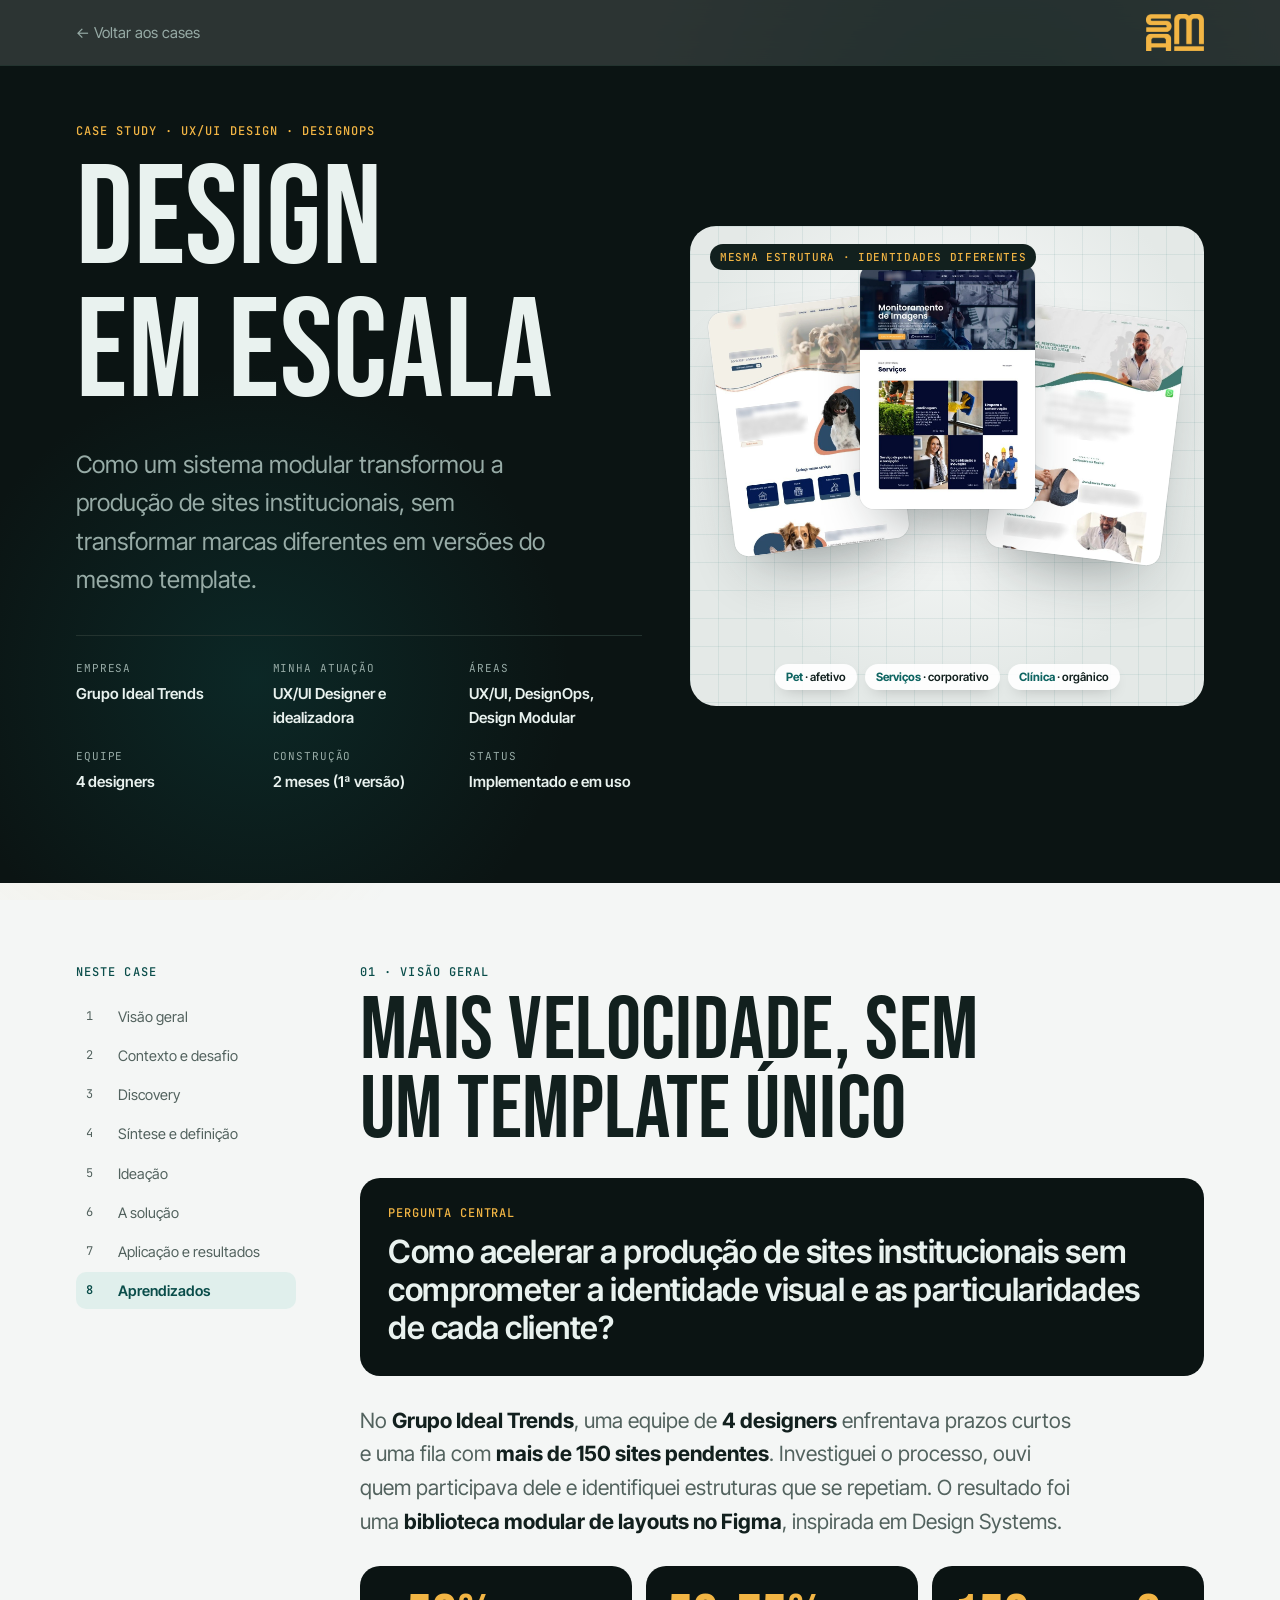
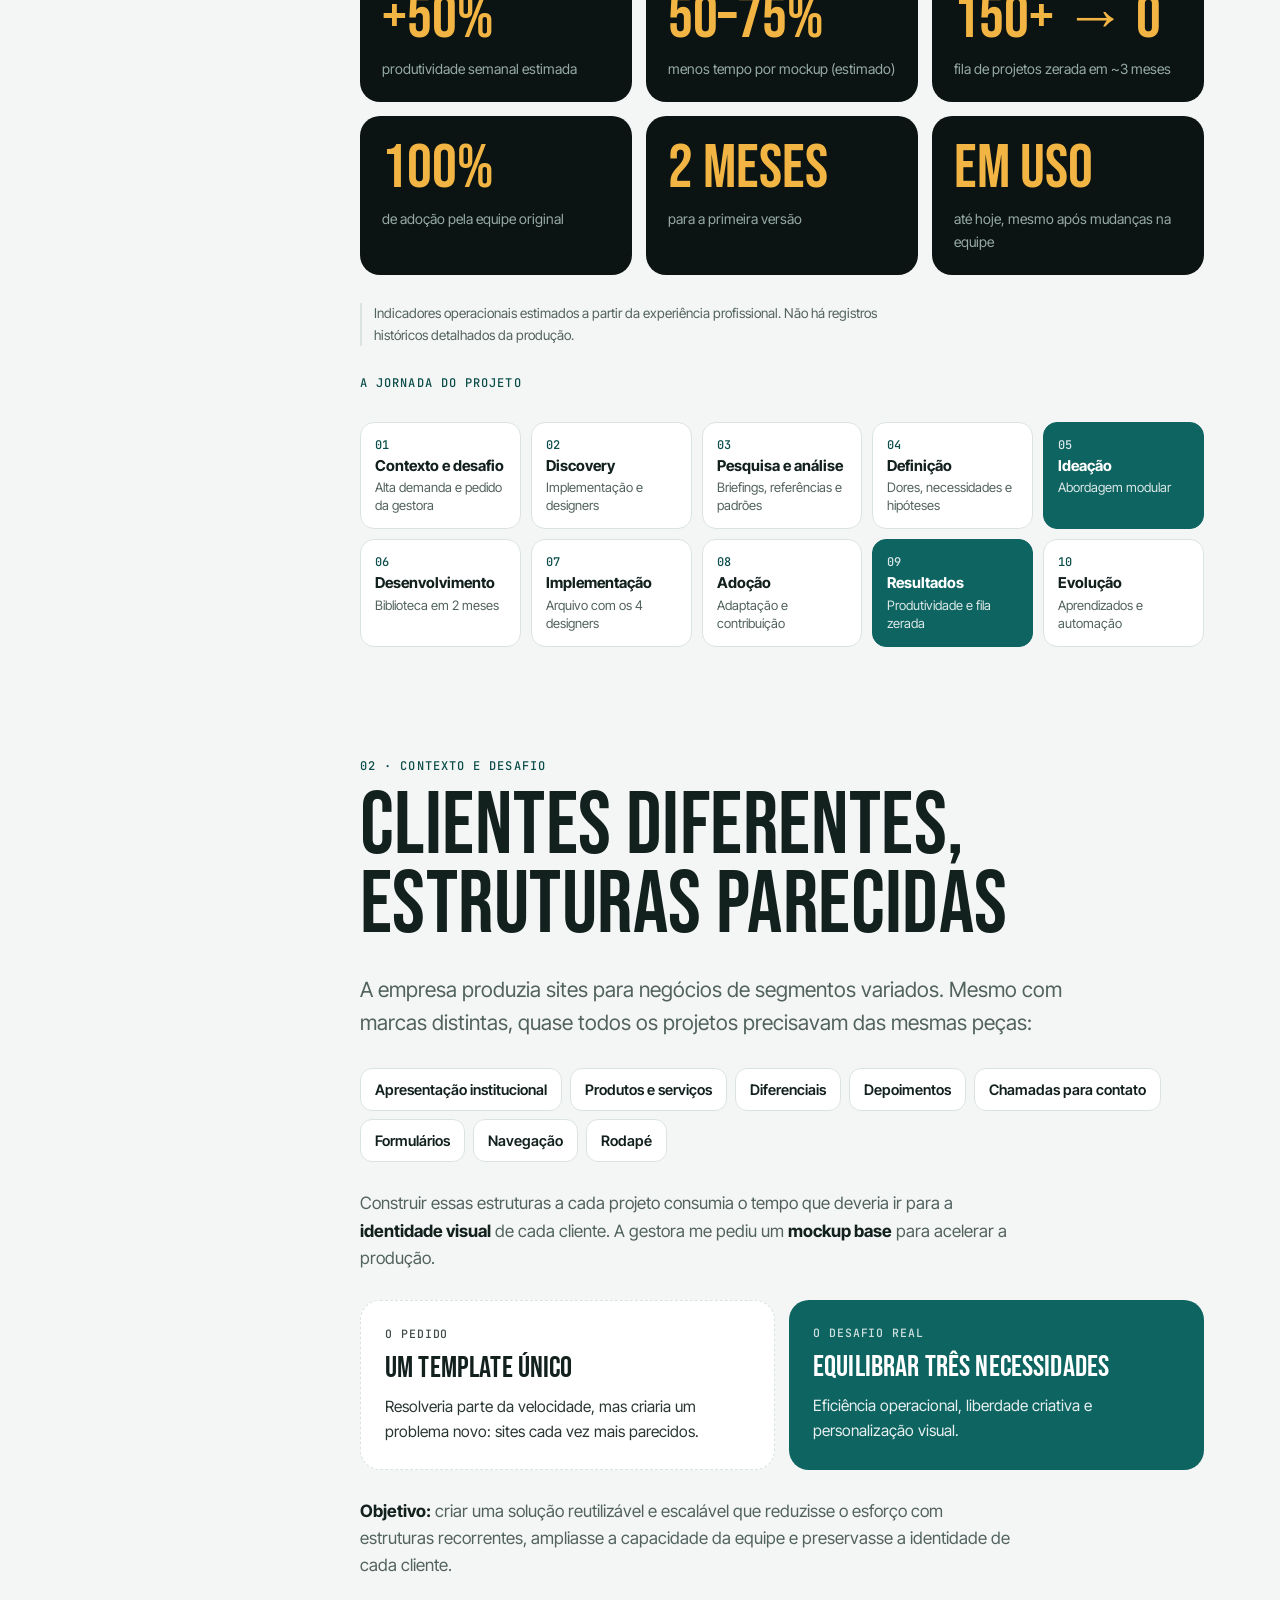
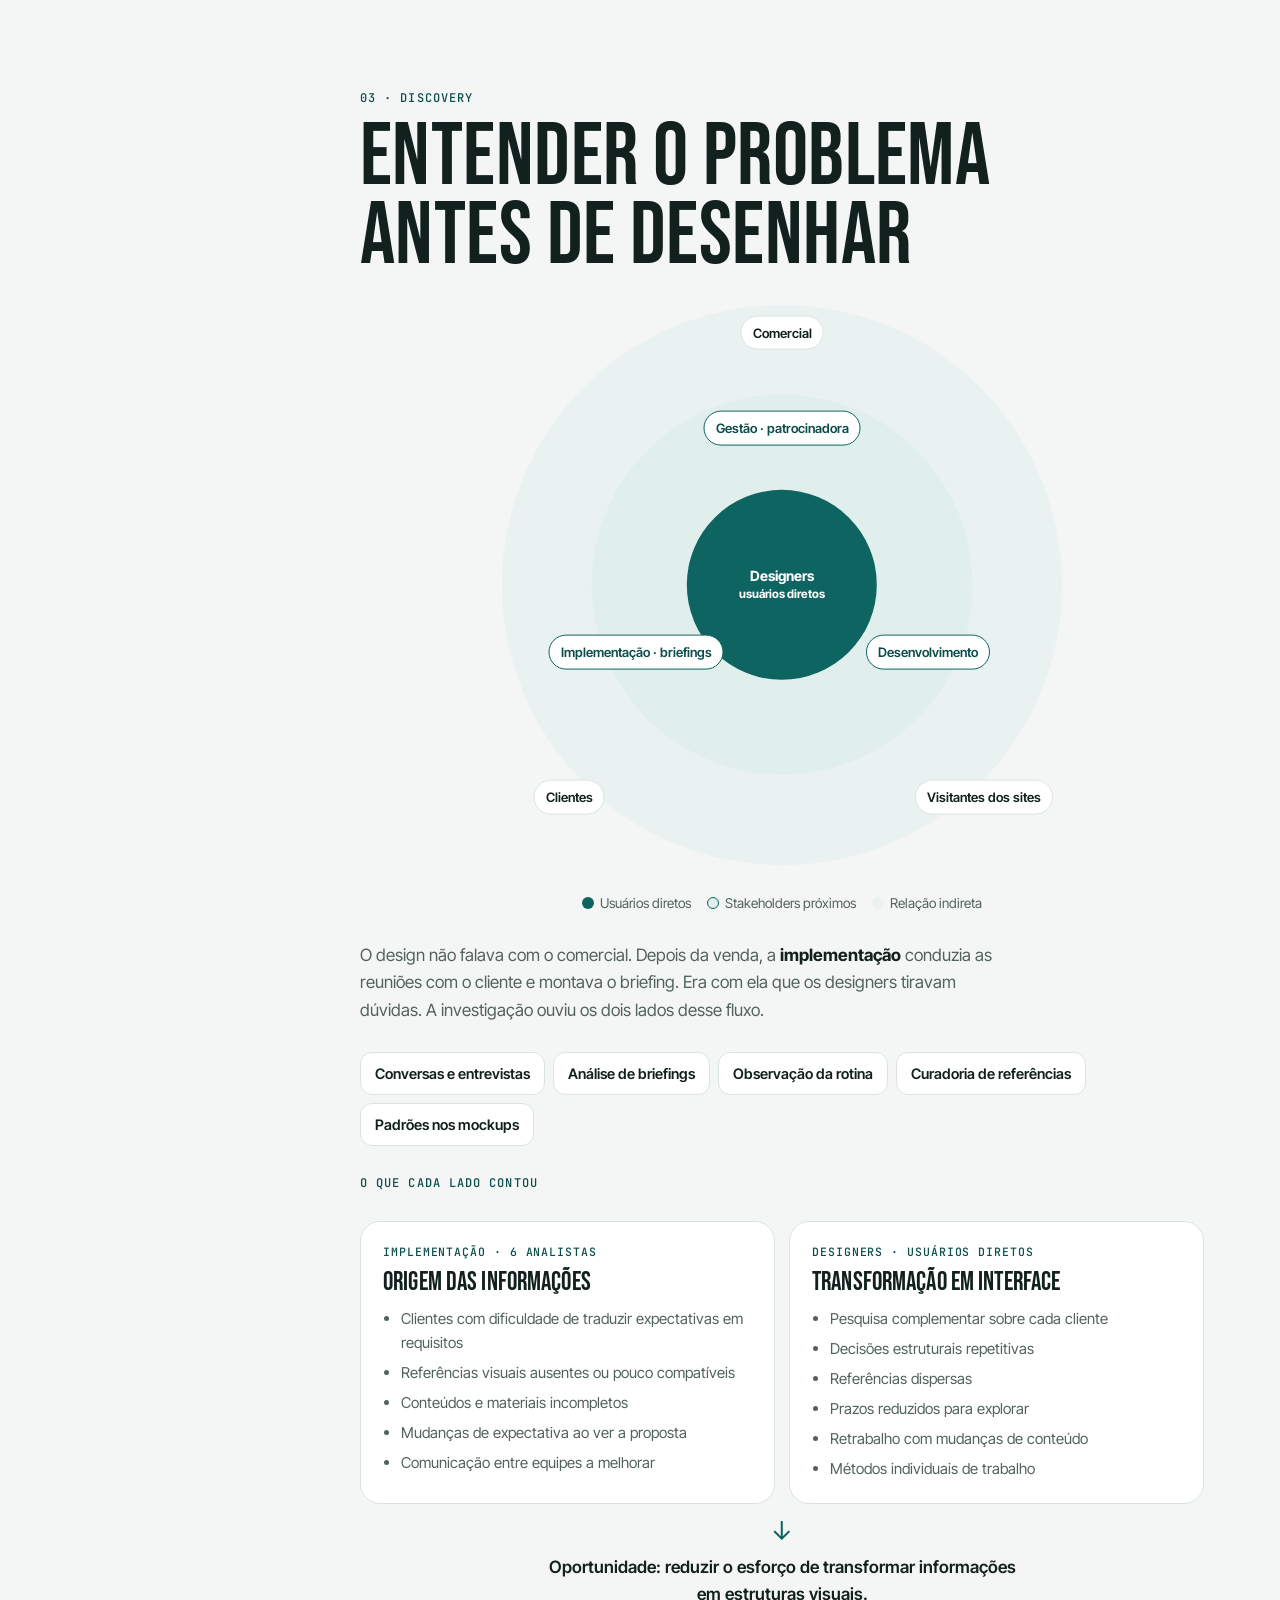
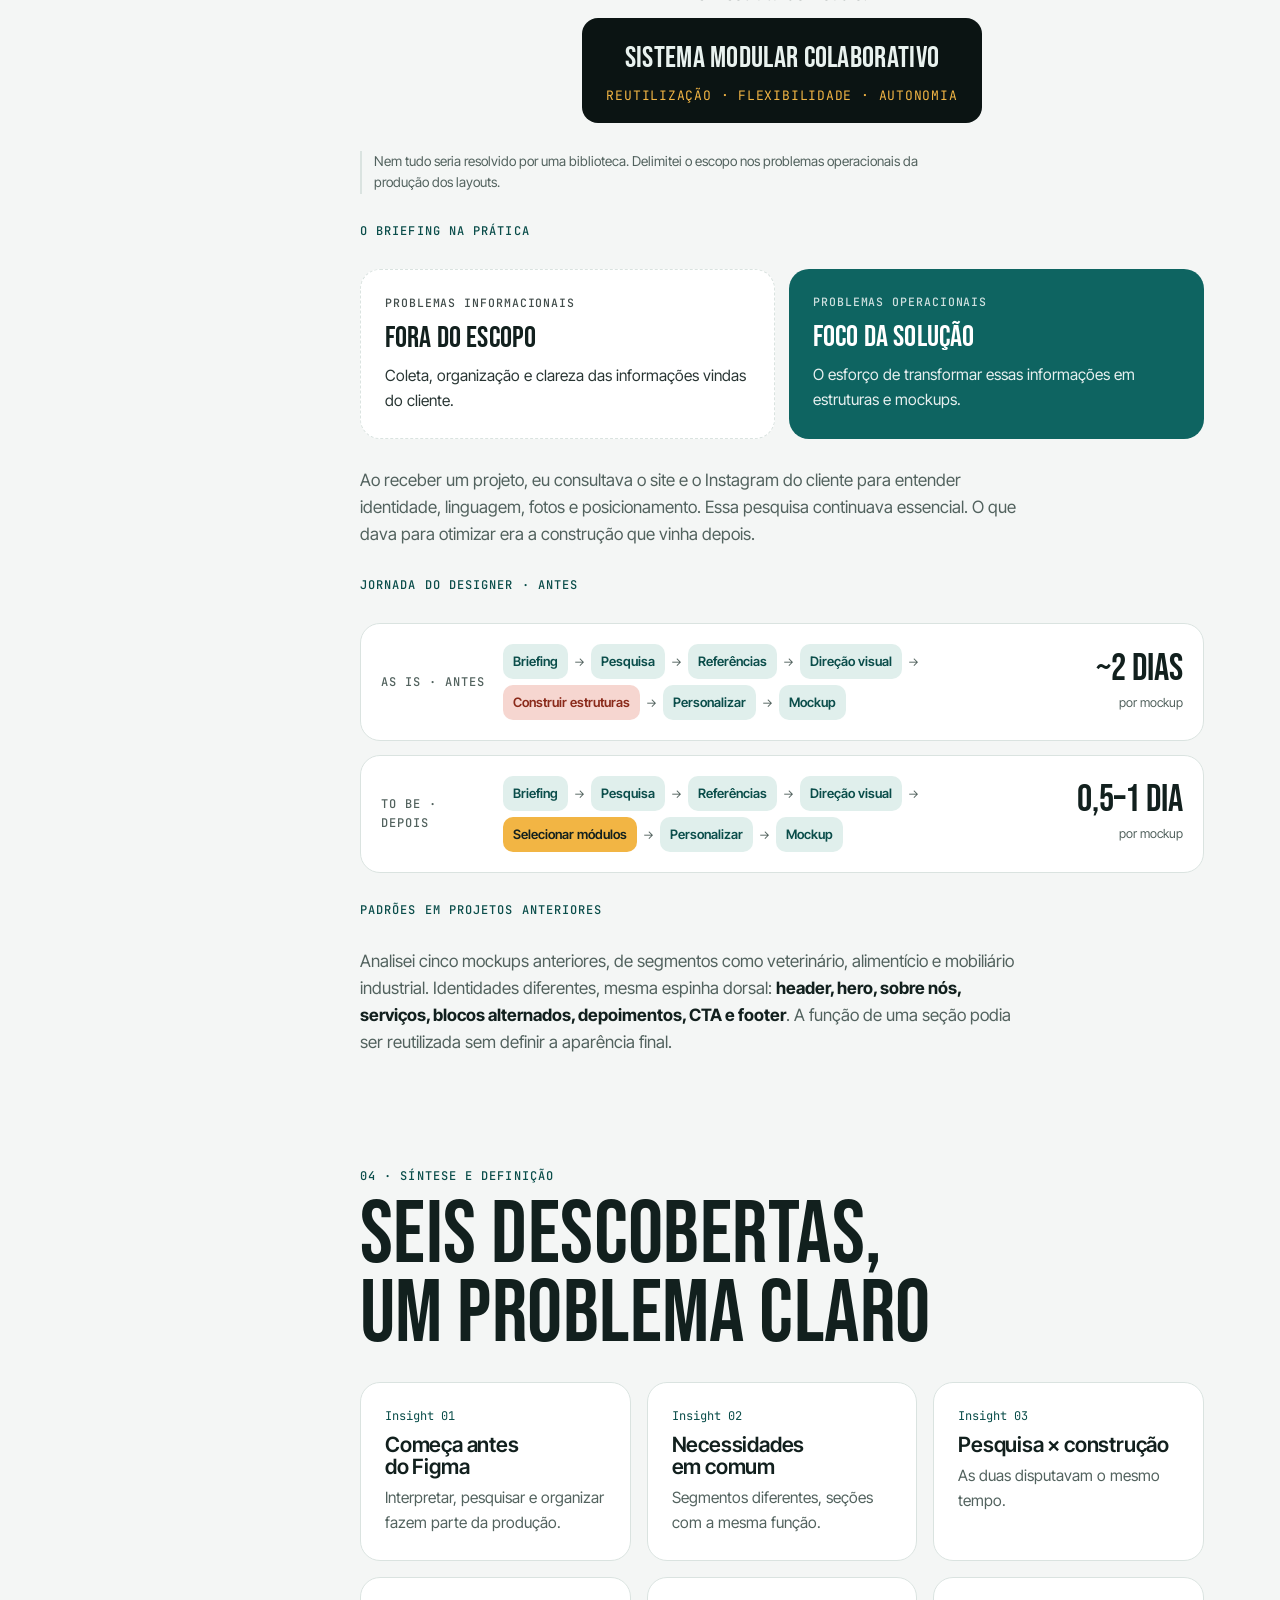
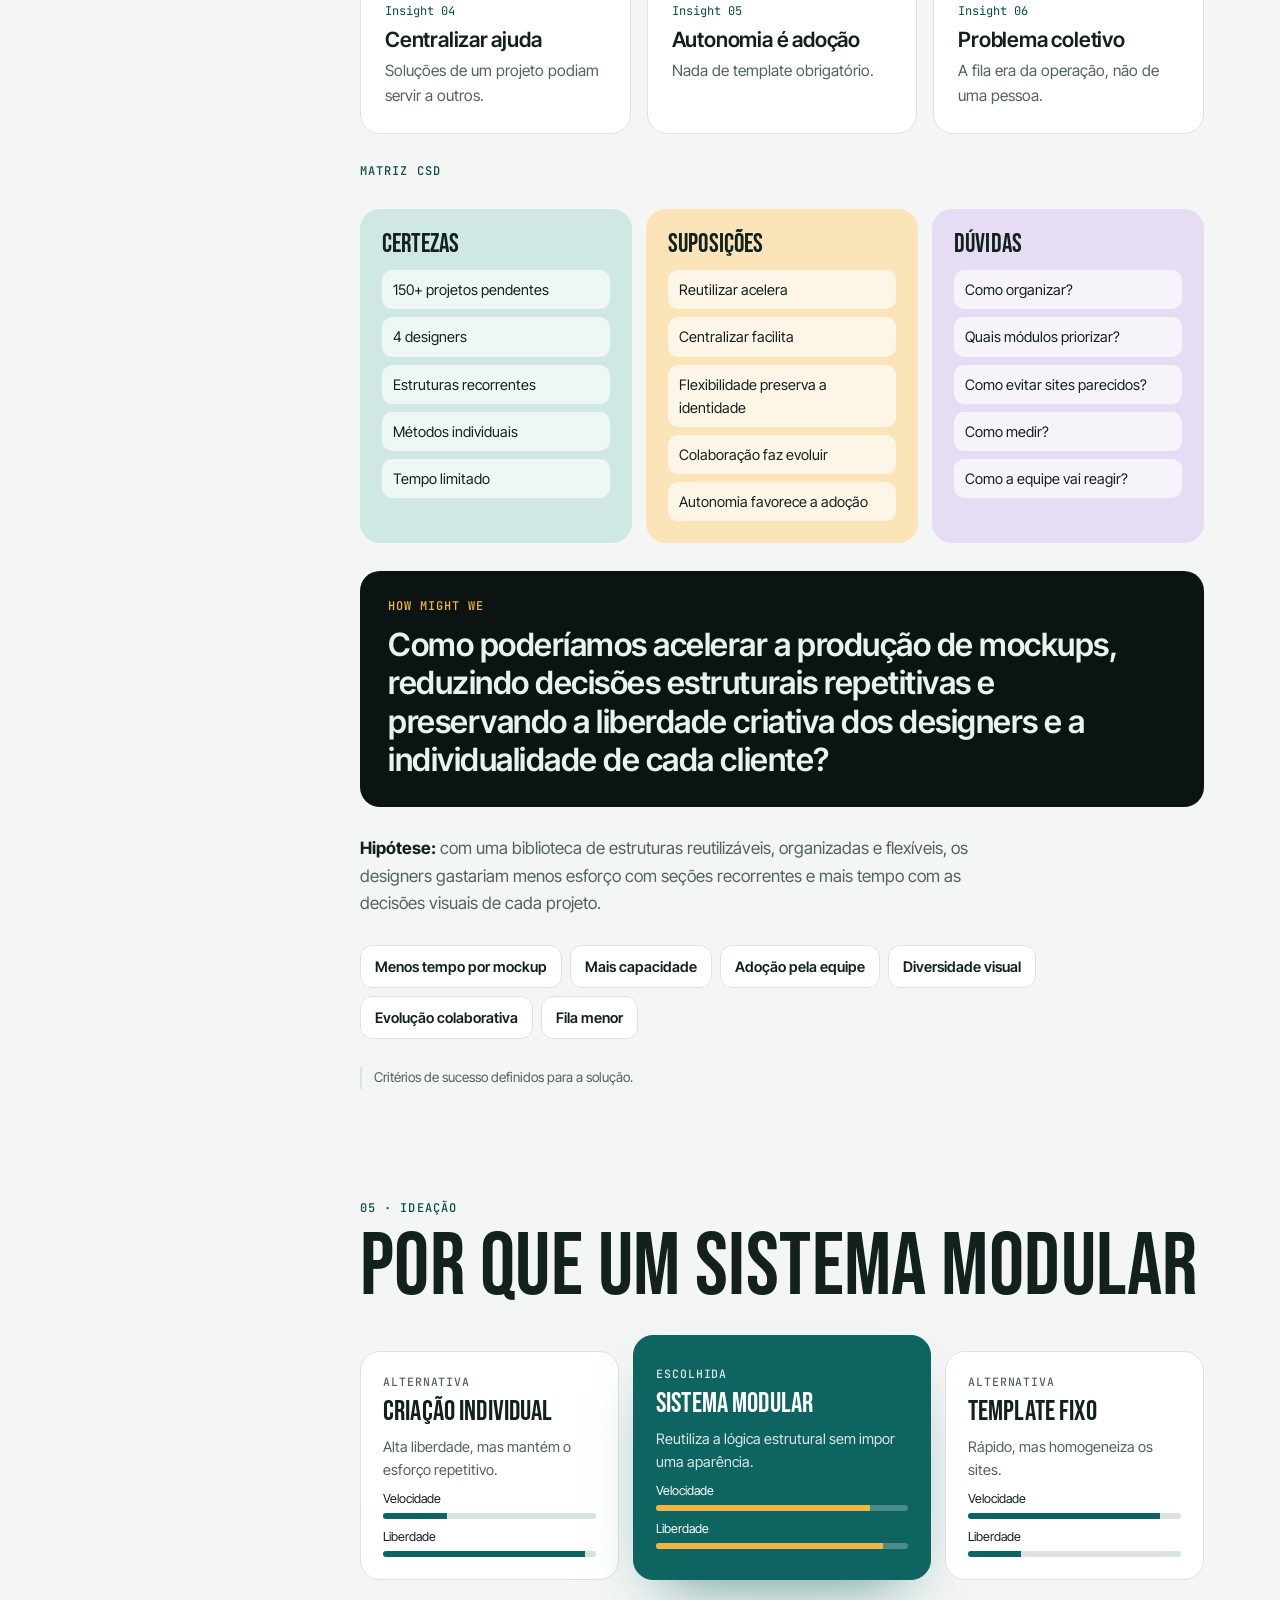
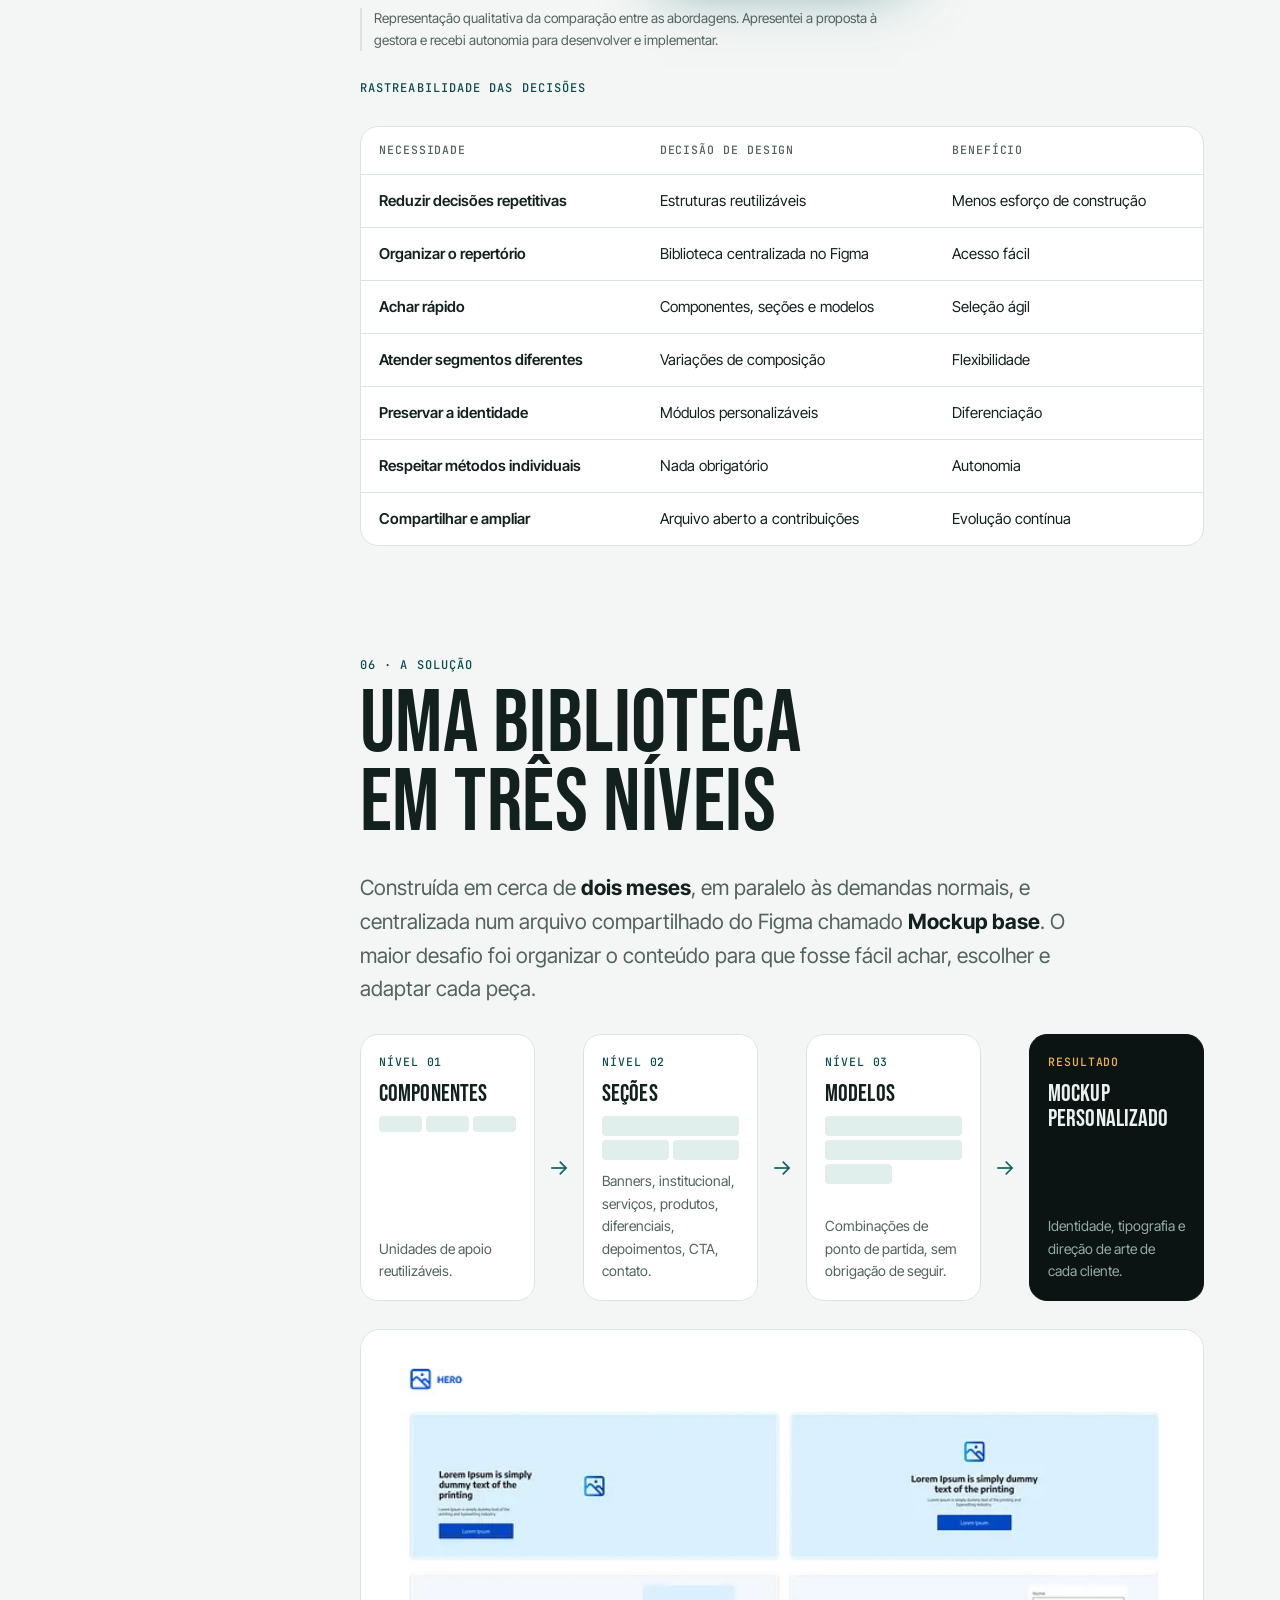
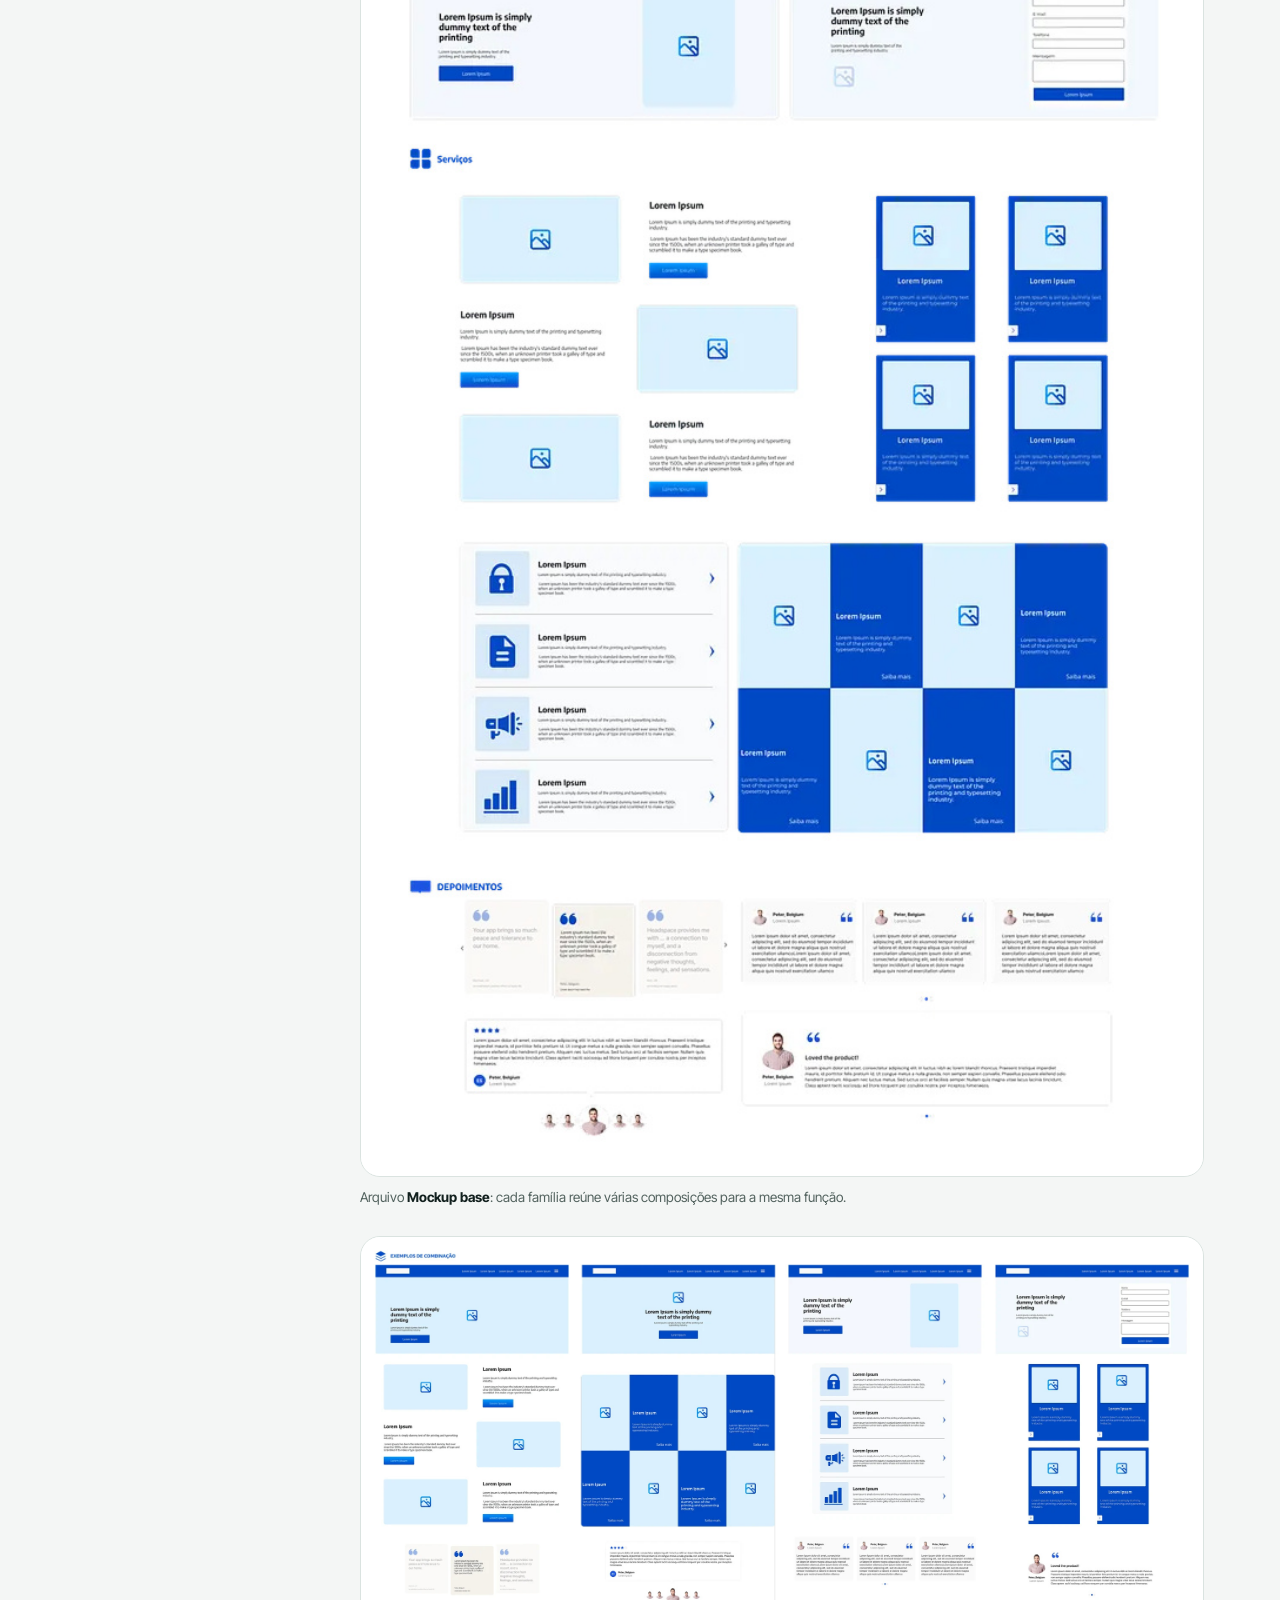
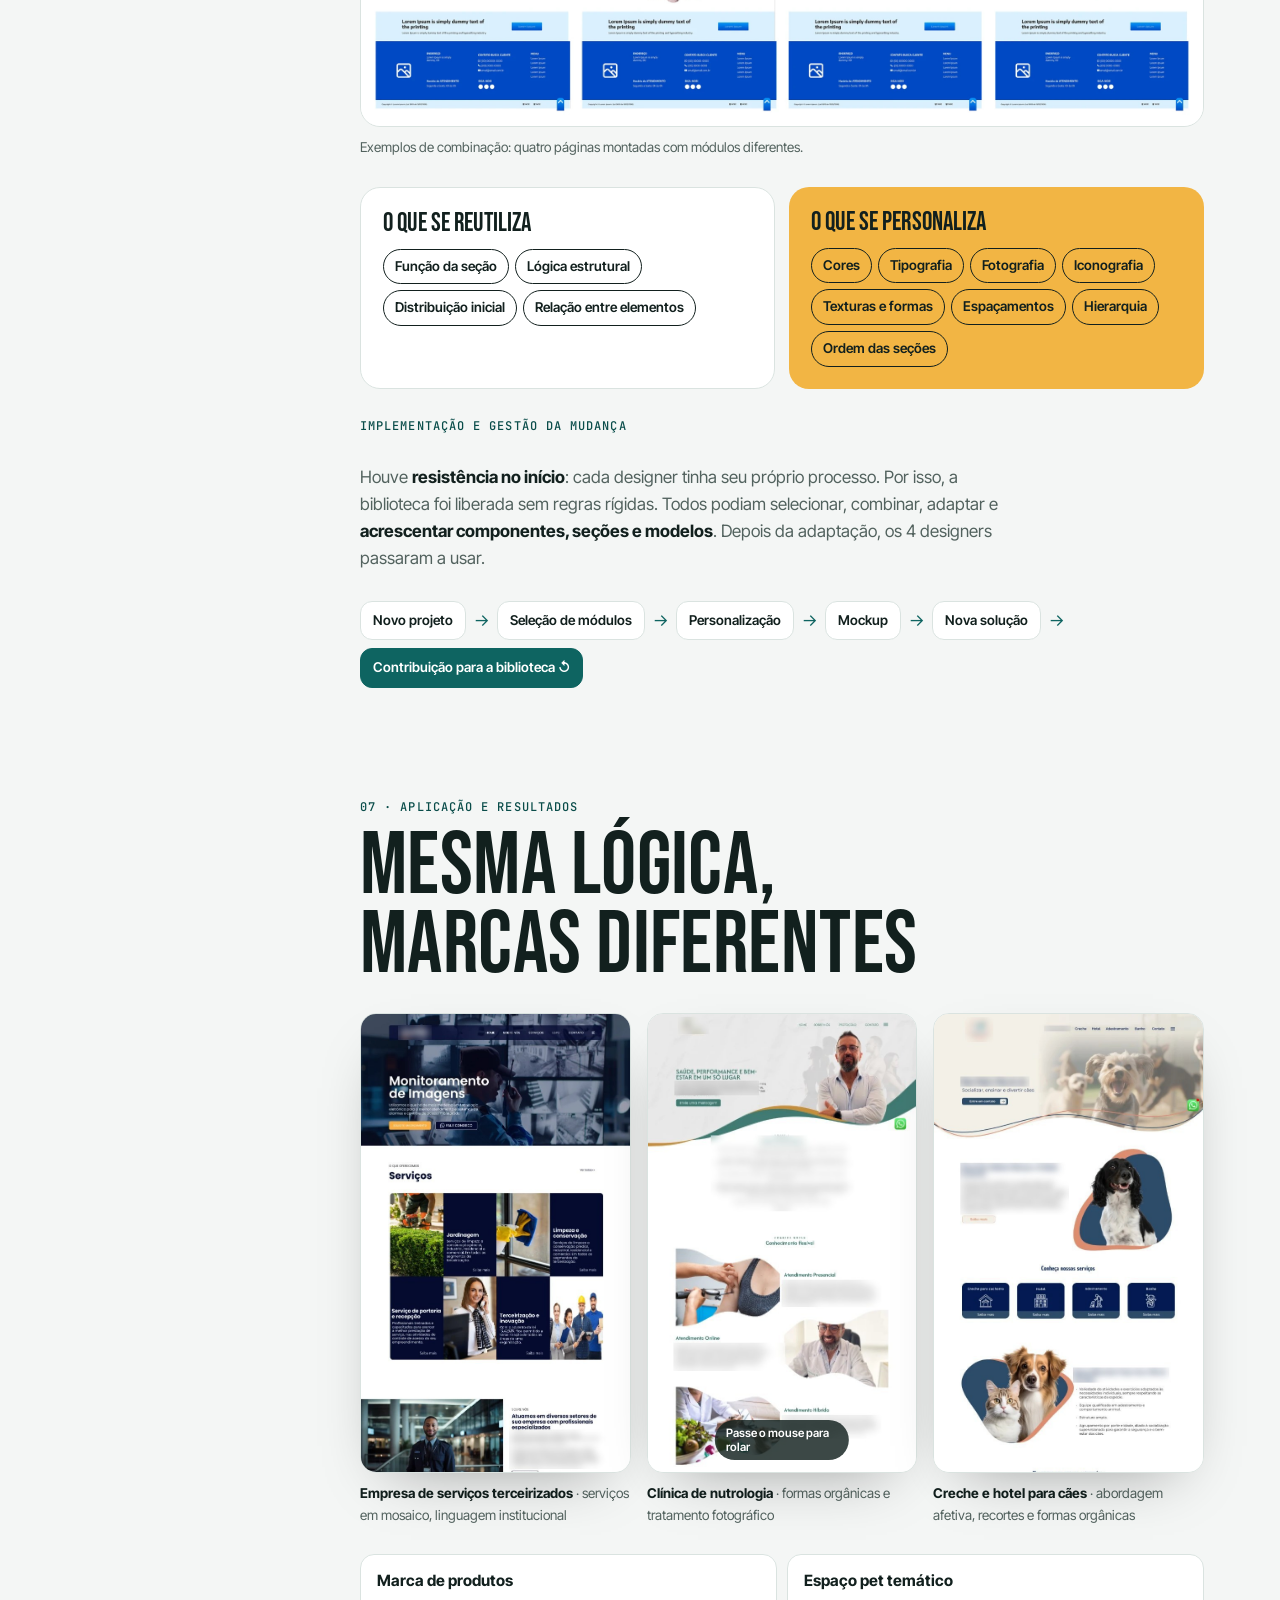
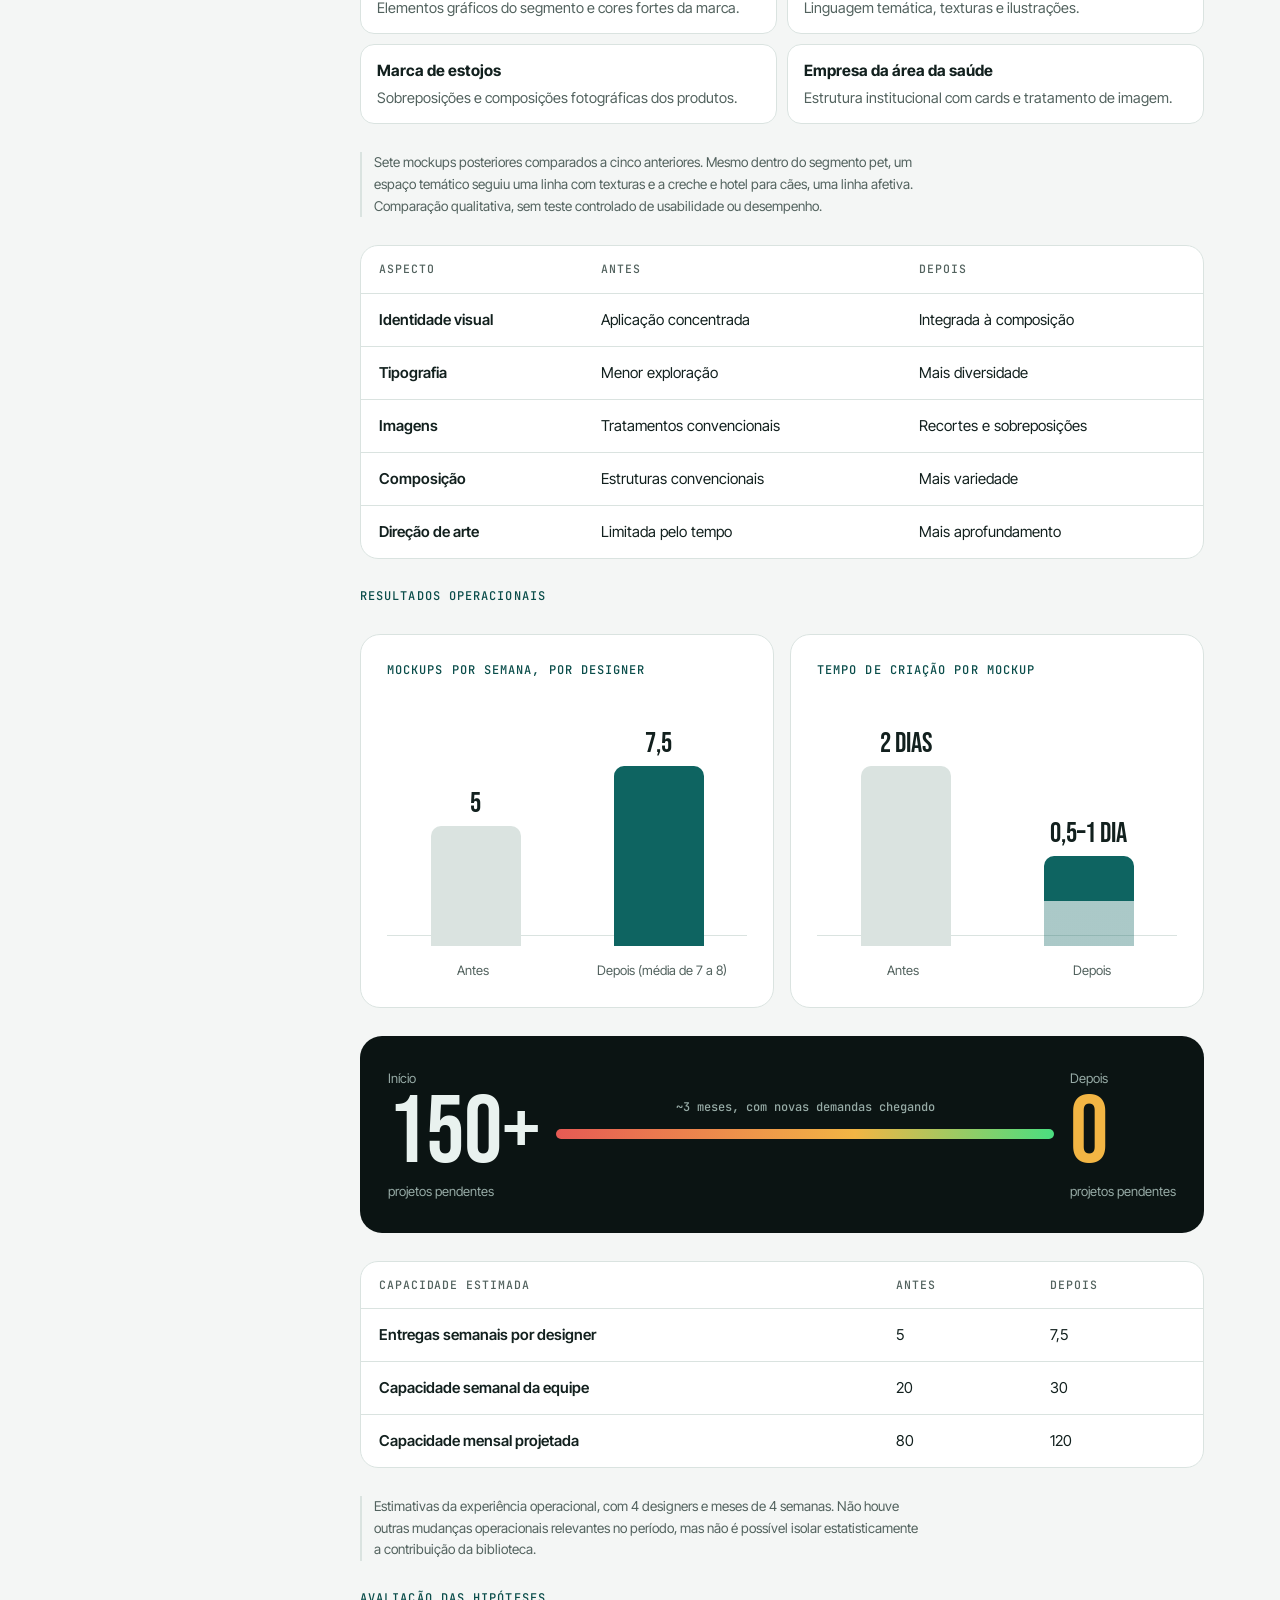
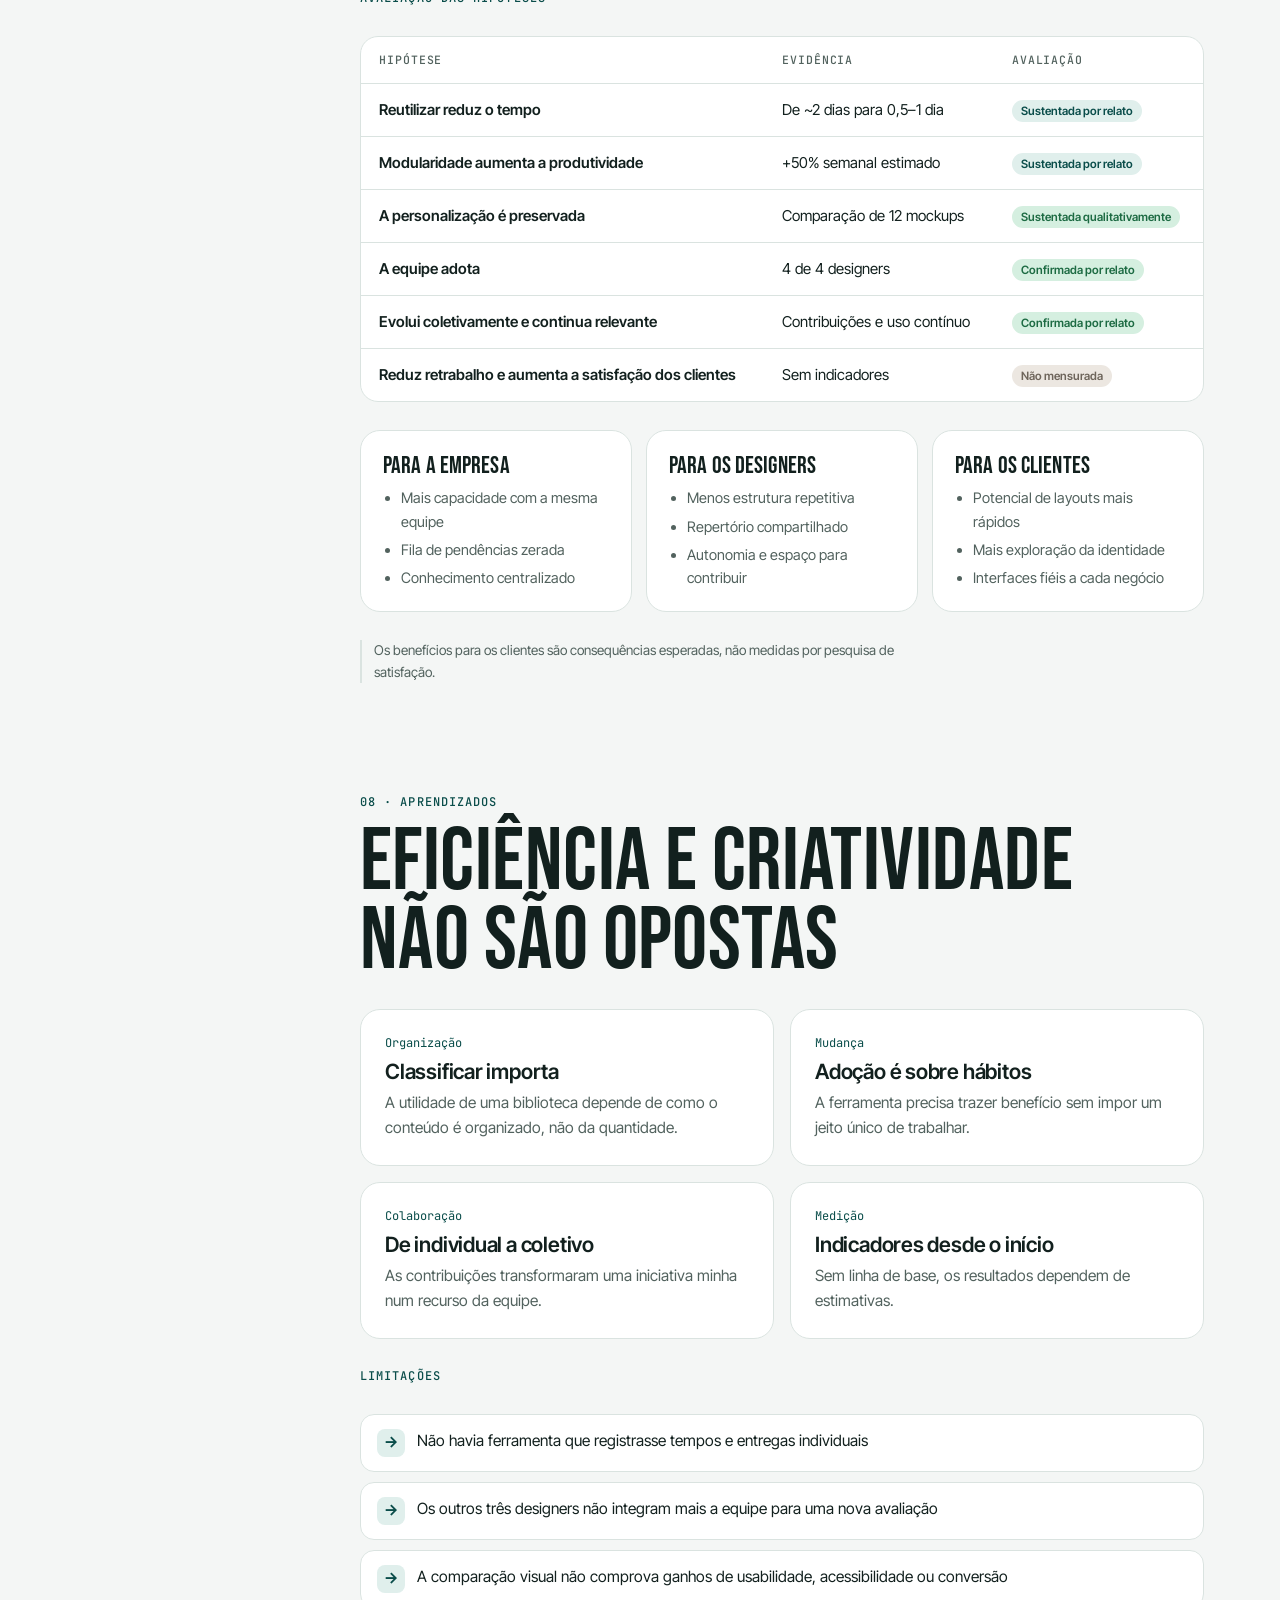
==== commit 0410a162: "Add files via upload" ====
--- a/cases/design-em-escala.html
+++ b/cases/design-em-escala.html
@@ -16,8 +16,8 @@
 
 <header class="top">
   <div class="wrap">
-    <a class="back" href="../index.html#cases">← Voltar aos cases</a>
-    <a class="brand" href="../index.html" aria-label="Samille Leão, início"><span class="logo" aria-hidden="true"></span></a>
+    <a class="back" href="../#cases">← Voltar aos cases</a>
+    <a class="brand" href="../" aria-label="Samille Leão, início"><span class="logo" aria-hidden="true"></span></a>
   </div>
 </header>
 
@@ -355,18 +355,6 @@
           <li class="reveal">Definir governança: nomenclatura, documentação e critérios de inclusão</li>
           <li class="reveal">Usar IA em briefings, referências e propostas estruturais, sem tirar a decisão do designer</li>
         </ul>
-        <div class="studio reveal">
-          <div>
-            <p class="label" style="color:var(--hi)">Próximo capítulo</p>
-            <h3 style="margin-top:10px">Do sistema modular ao Modu Studio</h3>
-            <p style="margin-top:10px">Um projeto autoral em desenvolvimento que usa IA para centralizar informações do cliente, organizar referências, interpretar briefings e gerar alternativas de wireframe.</p>
-          </div>
-          <div class="from">
-            <span><b>Antes:</b> estruturas organizadas manualmente no Figma</span>
-            <span><b>Agora:</b> IA como apoio à exploração de layouts</span>
-            <span><b>Sempre:</b> menos esforço repetitivo, mais autonomia criativa</span>
-          </div>
-        </div>
         <div class="callout reveal"><small>Conclusão</small>Padronizar a estrutura não significa padronizar a criatividade. Significa criar espaço para que ela aconteça.</div>
         <div class="medium-cta reveal">
           <div>
@@ -374,21 +362,21 @@
             <h3 style="margin-top:10px">Quer ver todo o processo?</h3>
             <p>Pesquisa, decisões e limitações detalhadas no Medium.</p>
           </div>
-          <a class="btn solid" href="https://medium.com/@santossamille/design-em-escala-como-o-lp-system-reduziu-o-time-to-market-em-50-atrav%C3%A9s-da-modularidade-fc46df75b092" target="_blank" rel="noopener" data-magnetic>Ler no Medium <span class="arr">→</span></a>
+          <a class="btn solid" href="https://medium.com/@santossamille/design-em-escala-como-um-sistema-modular-transformou-a-produ%C3%A7%C3%A3o-de-sites-institucionais-9220c780852c" target="_blank" rel="noopener" data-magnetic>Ler no Medium <span class="arr">→</span></a>
         </div>
       </section>
     </div>
   </div>
 
   <div class="wrap">
-    <a class="next-case" href="itau.html"><span>Próximo case</span><b>Itaú <i>→</i></b></a>
+    <a class="next-case" href="the-one-with-fans.html"><span>Próximo case</span><b>The One With Fans <i>→</i></b></a>
   </div>
 </main>
 
 <footer>
   <div class="wrap">
     <span>© 2026 Samille Leão · UX/UI Designer</span>
-    <a href="../index.html">Início</a>
+    <a href="../">Início</a>
   </div>
 </footer>
 <script src="../js/site.js"></script>
--- a/css/site.css
+++ b/css/site.css
@@ -1040,3 +1040,25 @@
 .value > div{border-radius:20px;padding:22px;background:var(--surface);border:1px solid var(--line);display:grid;gap:8px;align-content:start}
 .value h3{font-size:24px}
 .value ul{margin:0;padding-left:18px;display:grid;gap:5px;font-size:14.5px;color:var(--muted)}
+
+/* Card Design em escala no leque */
+.tc-esc{background:radial-gradient(circle at 70% 20%,#16403D,#0B1413 70%);color:#E9F2EF}
+.tc-esc .tc-k{color:var(--hi)}
+.tc-esc .tc-t{font-family:var(--font-display);font-weight:400;font-size:14cqw;line-height:.9;letter-spacing:.01em}
+.tc-sites{position:relative;flex:1;min-height:0;margin:2cqw 0}
+.tc-sites img{position:absolute;top:0;width:44%;height:100%;object-fit:cover;object-position:top;border-radius:2.5cqw;box-shadow:0 10px 24px -8px rgba(0,0,0,.6);transition:transform .6s var(--ease)}
+.tc-sites img:nth-child(1){left:0;transform:rotate(-7deg) translateY(6%)}
+.tc-sites img:nth-child(2){left:28%;z-index:2}
+.tc-sites img:nth-child(3){right:0;transform:rotate(7deg) translateY(6%)}
+.fan a:hover .tc-sites img:nth-child(1){transform:rotate(-10deg) translate(-4%,2%)}
+.fan a:hover .tc-sites img:nth-child(3){transform:rotate(10deg) translate(4%,2%)}
+.tc-esc .tc-d{color:#B8C9C5}.tc-esc .tc-d b{color:#fff}
+.fan a .tc-esc{padding-bottom:64px}
+.fan a .tc-sites{display:block;flex:1 1 auto;height:auto;min-height:30cqw}
+.fan a .tc-sites img{position:absolute!important;top:0!important;width:40%!important;height:100%!important;object-fit:cover!important;object-position:top!important;transform:none;border-radius:2.5cqw}
+.fan a .tc-sites img:nth-child(1){left:2%;transform:rotate(-8deg) translateY(5%)}
+.fan a .tc-sites img:nth-child(2){left:30%;z-index:2}
+.fan a .tc-sites img:nth-child(3){left:58%;transform:rotate(8deg) translateY(5%)}
+.fan a:hover .tc-sites img{transform:none}
+.fan a:hover .tc-sites img:nth-child(1){transform:rotate(-11deg) translate(-4%,3%)}
+.fan a:hover .tc-sites img:nth-child(3){transform:rotate(11deg) translate(4%,3%)}
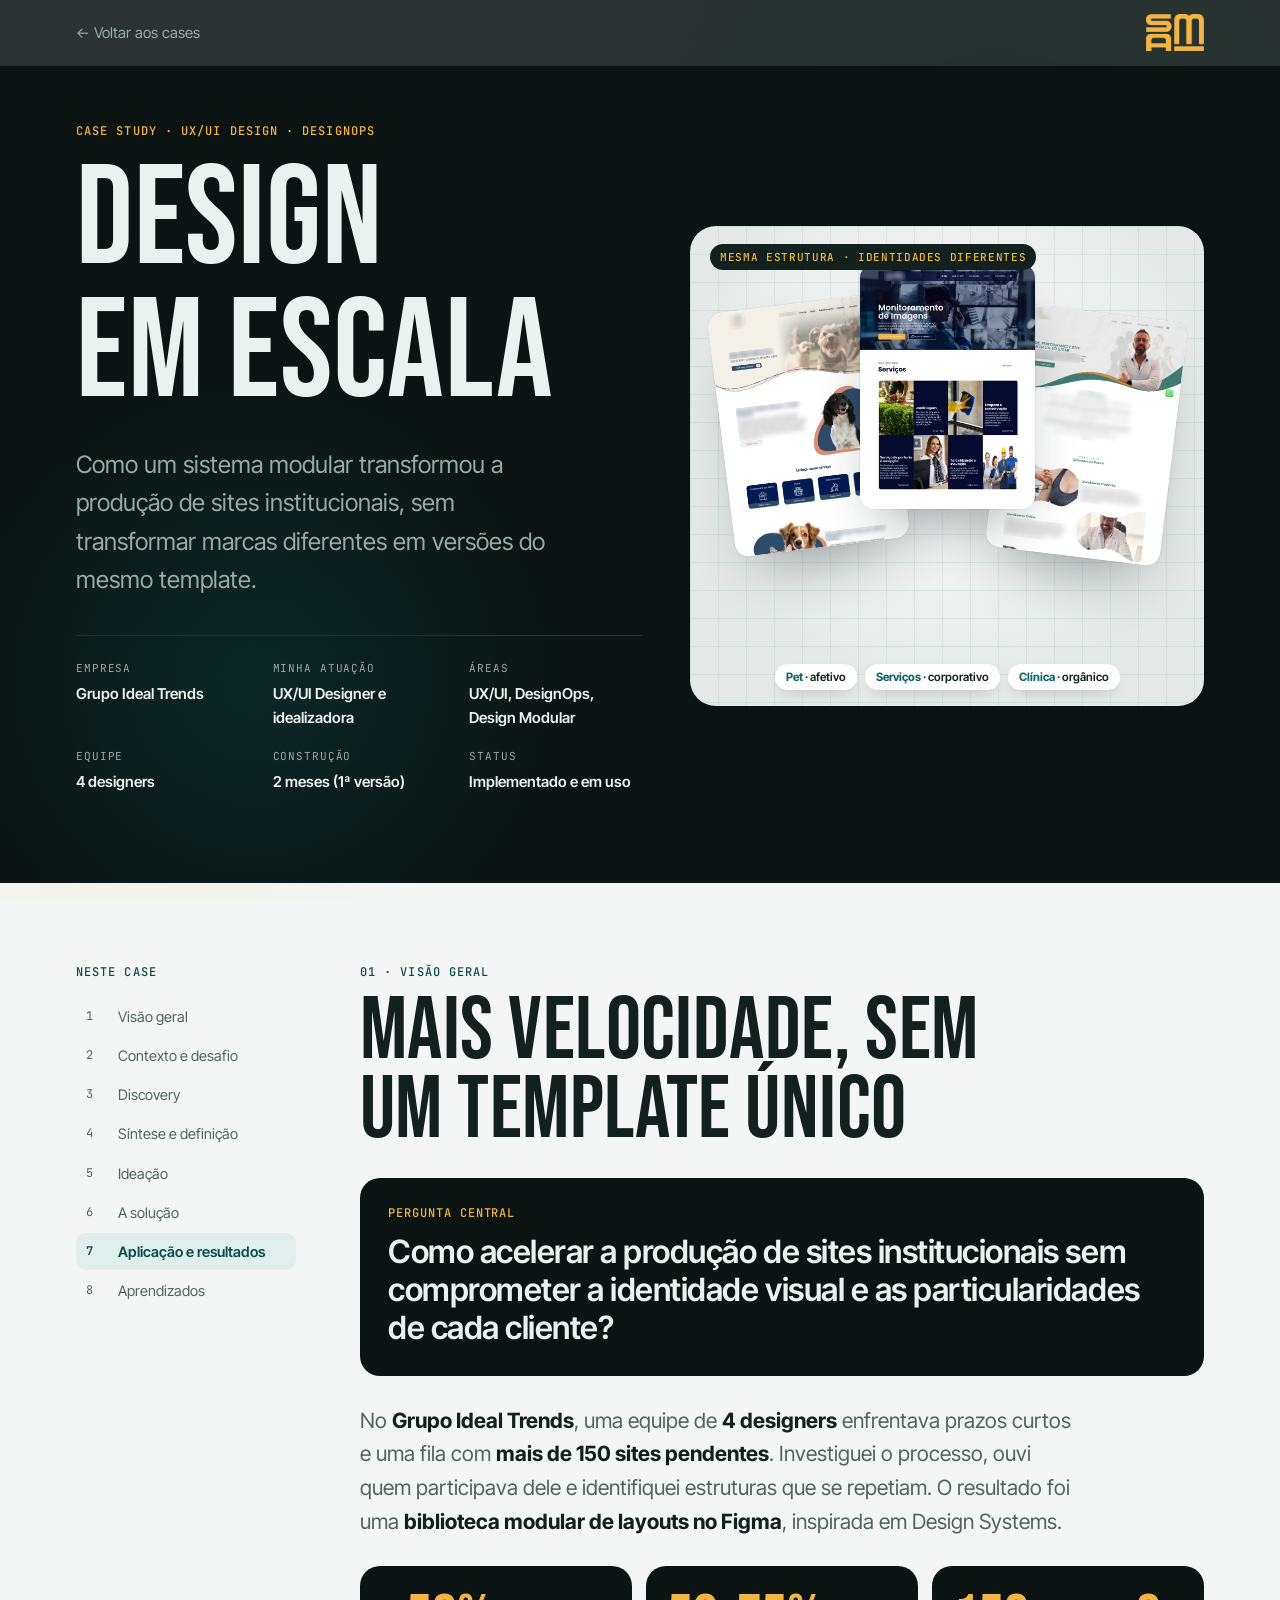
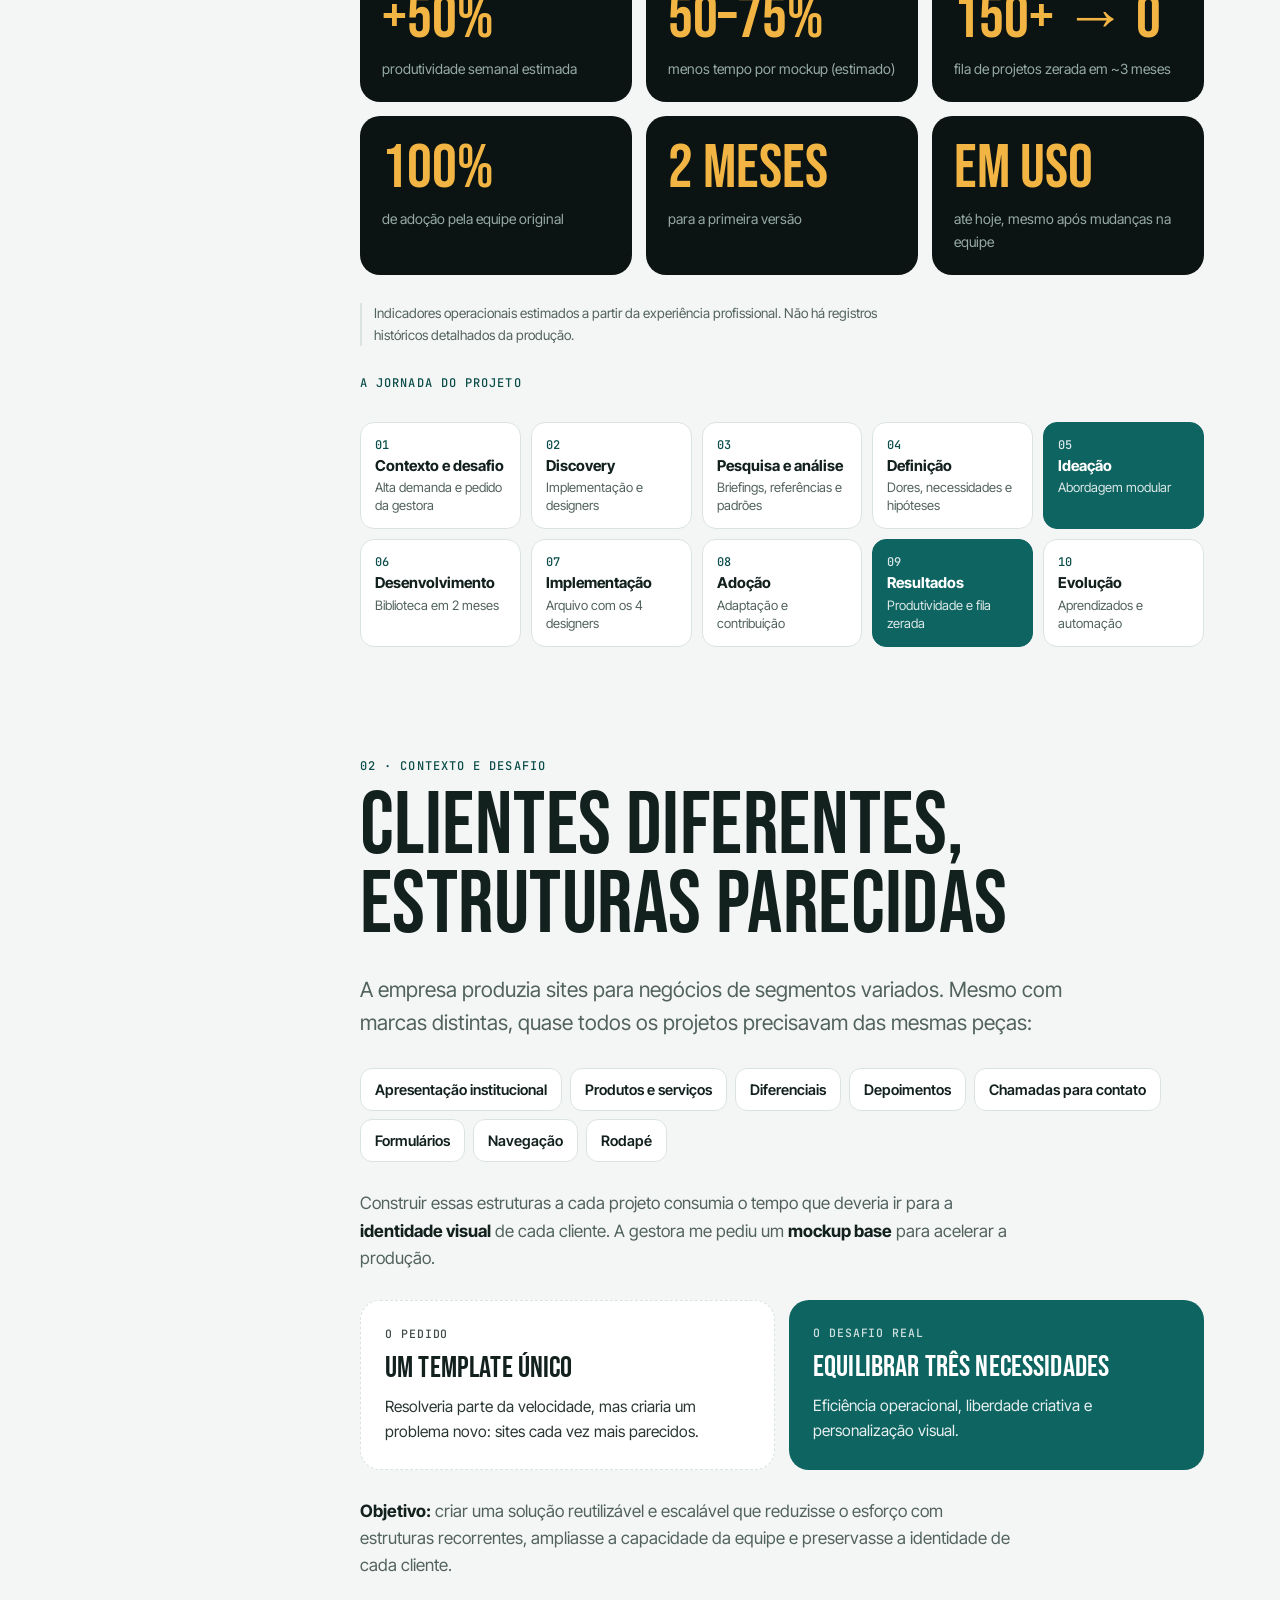
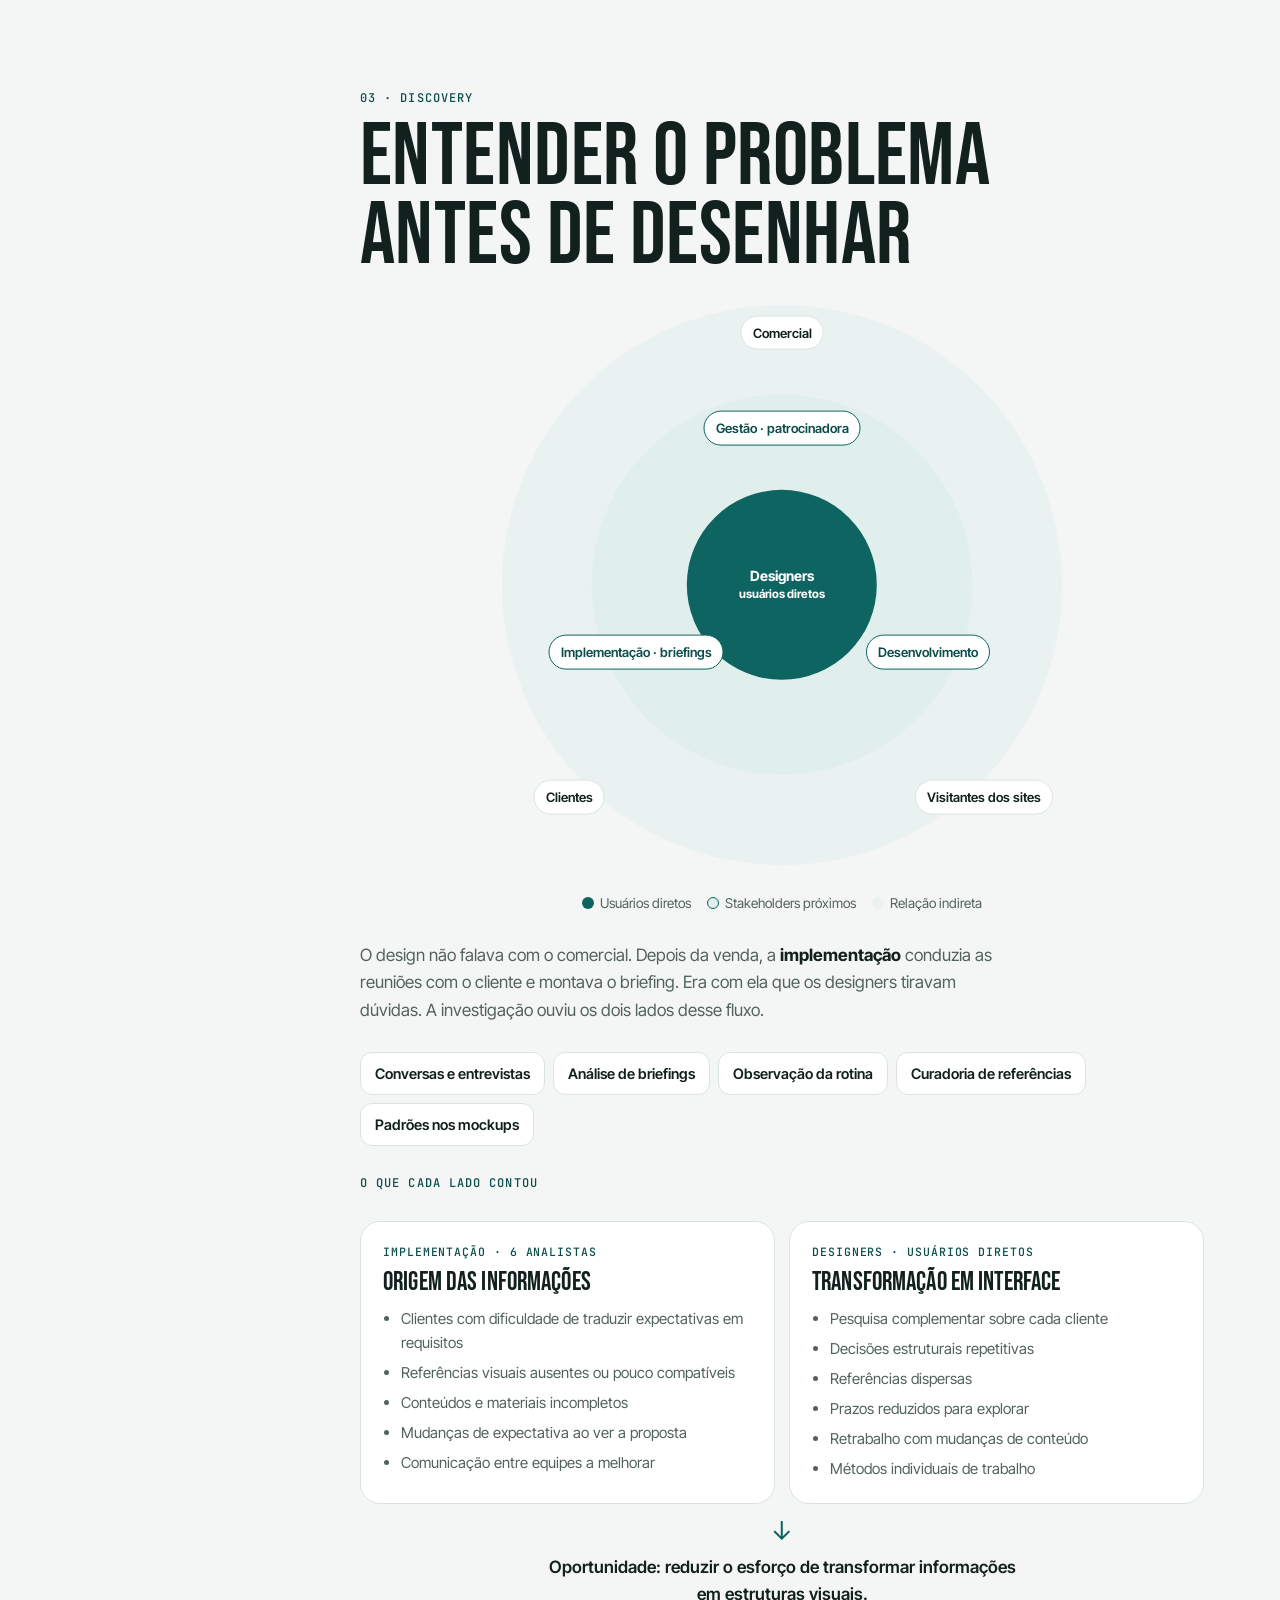
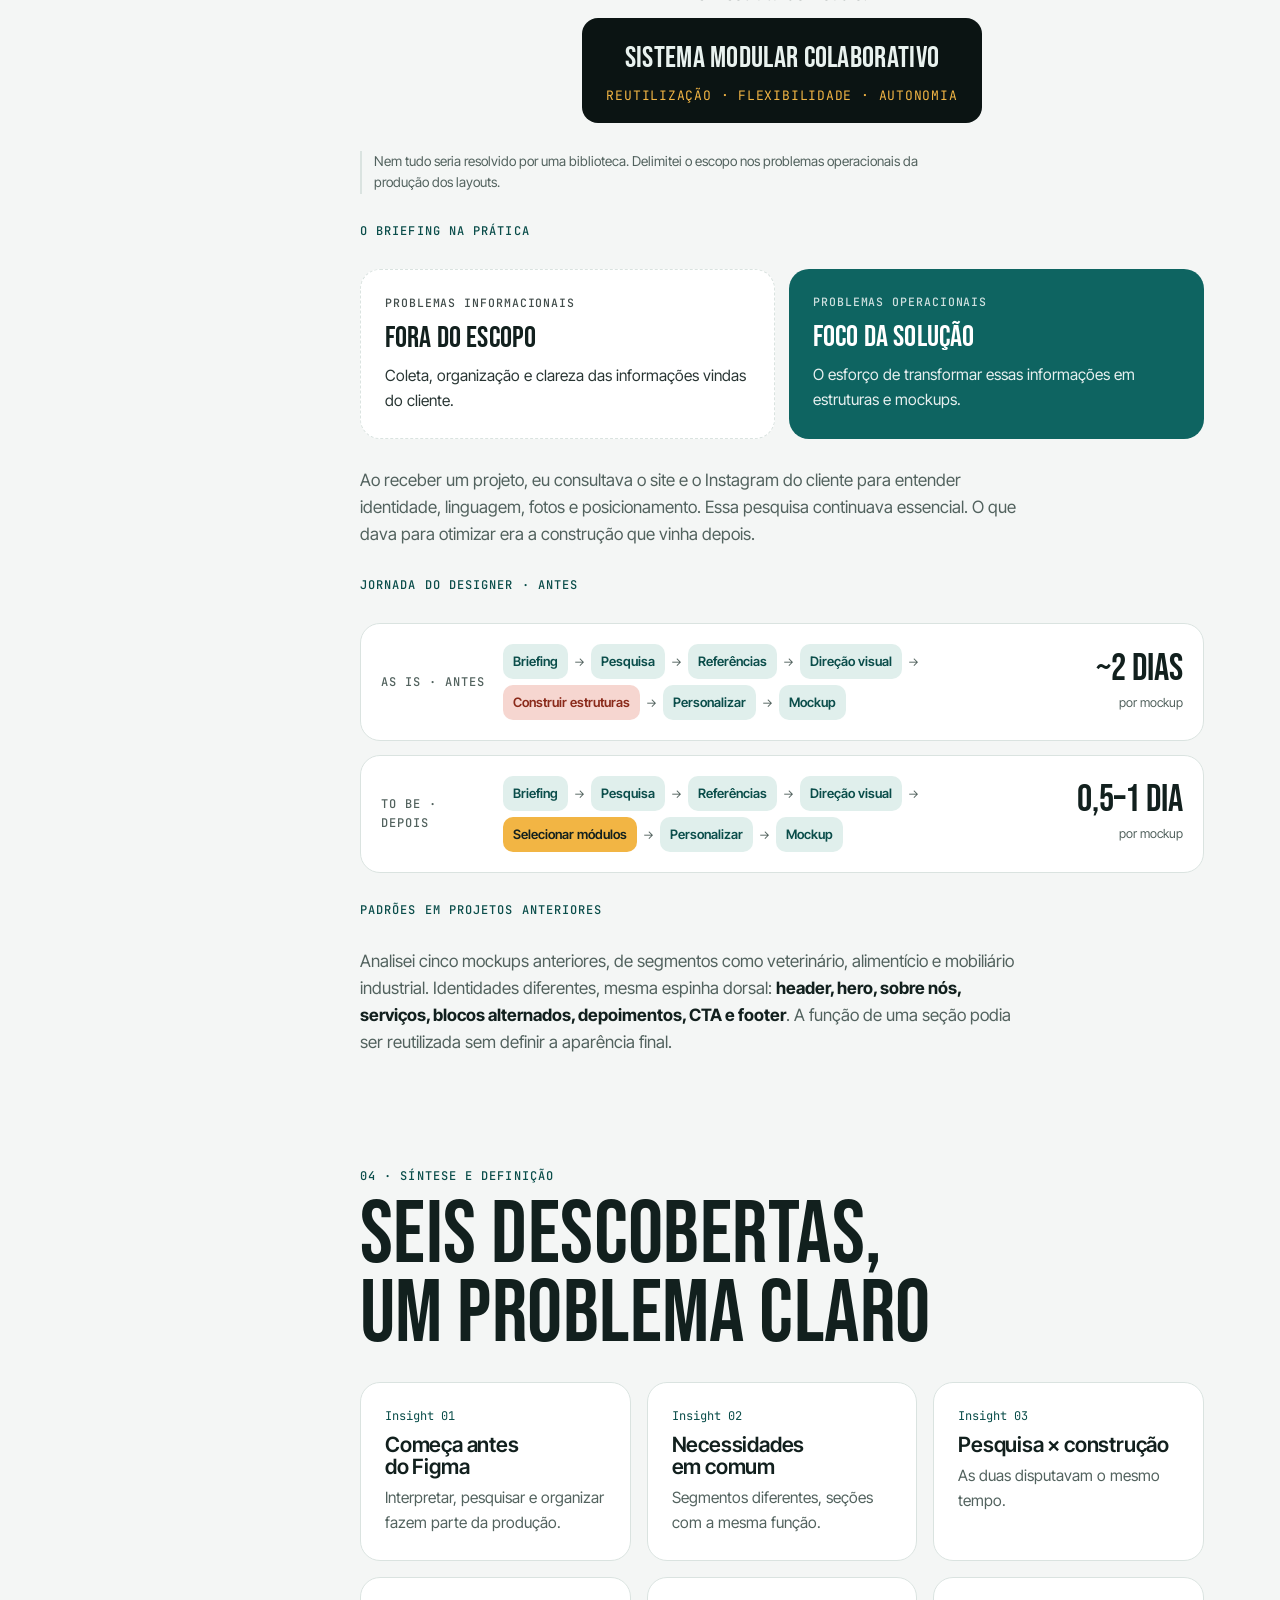
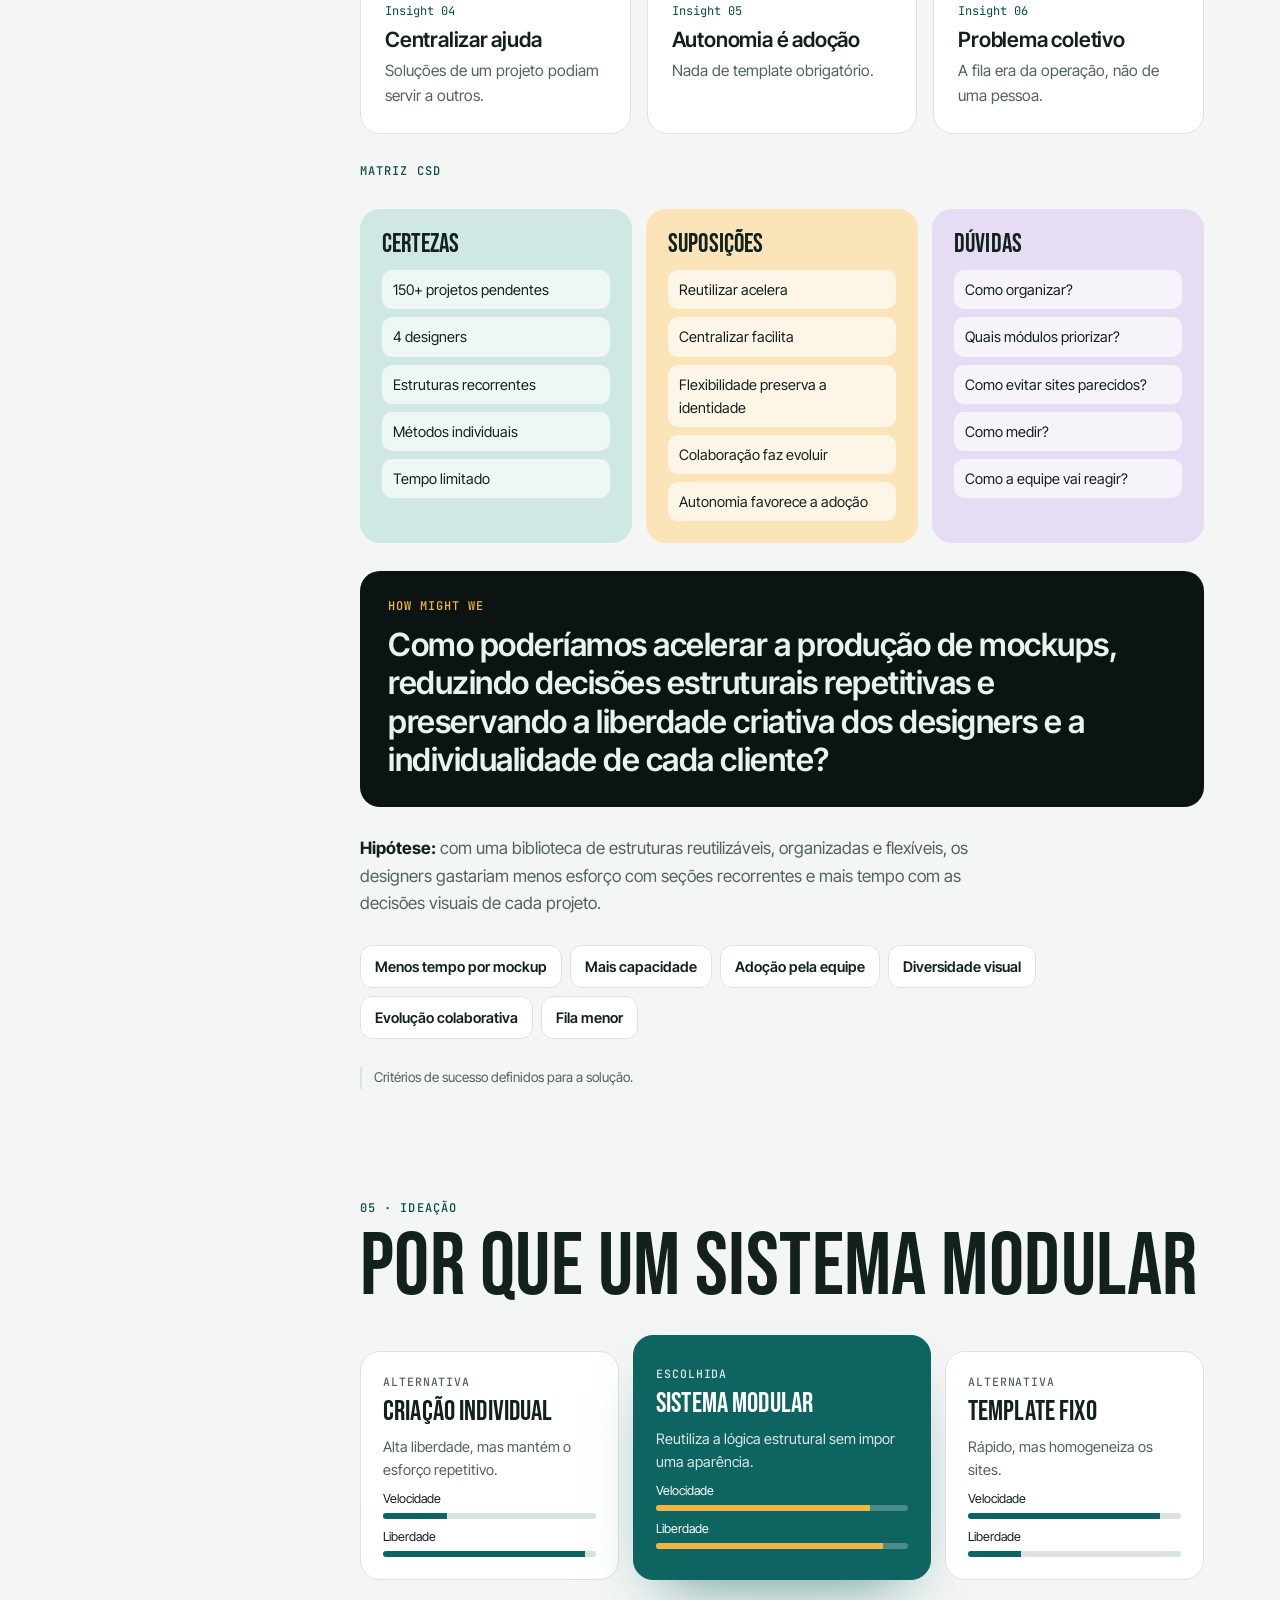
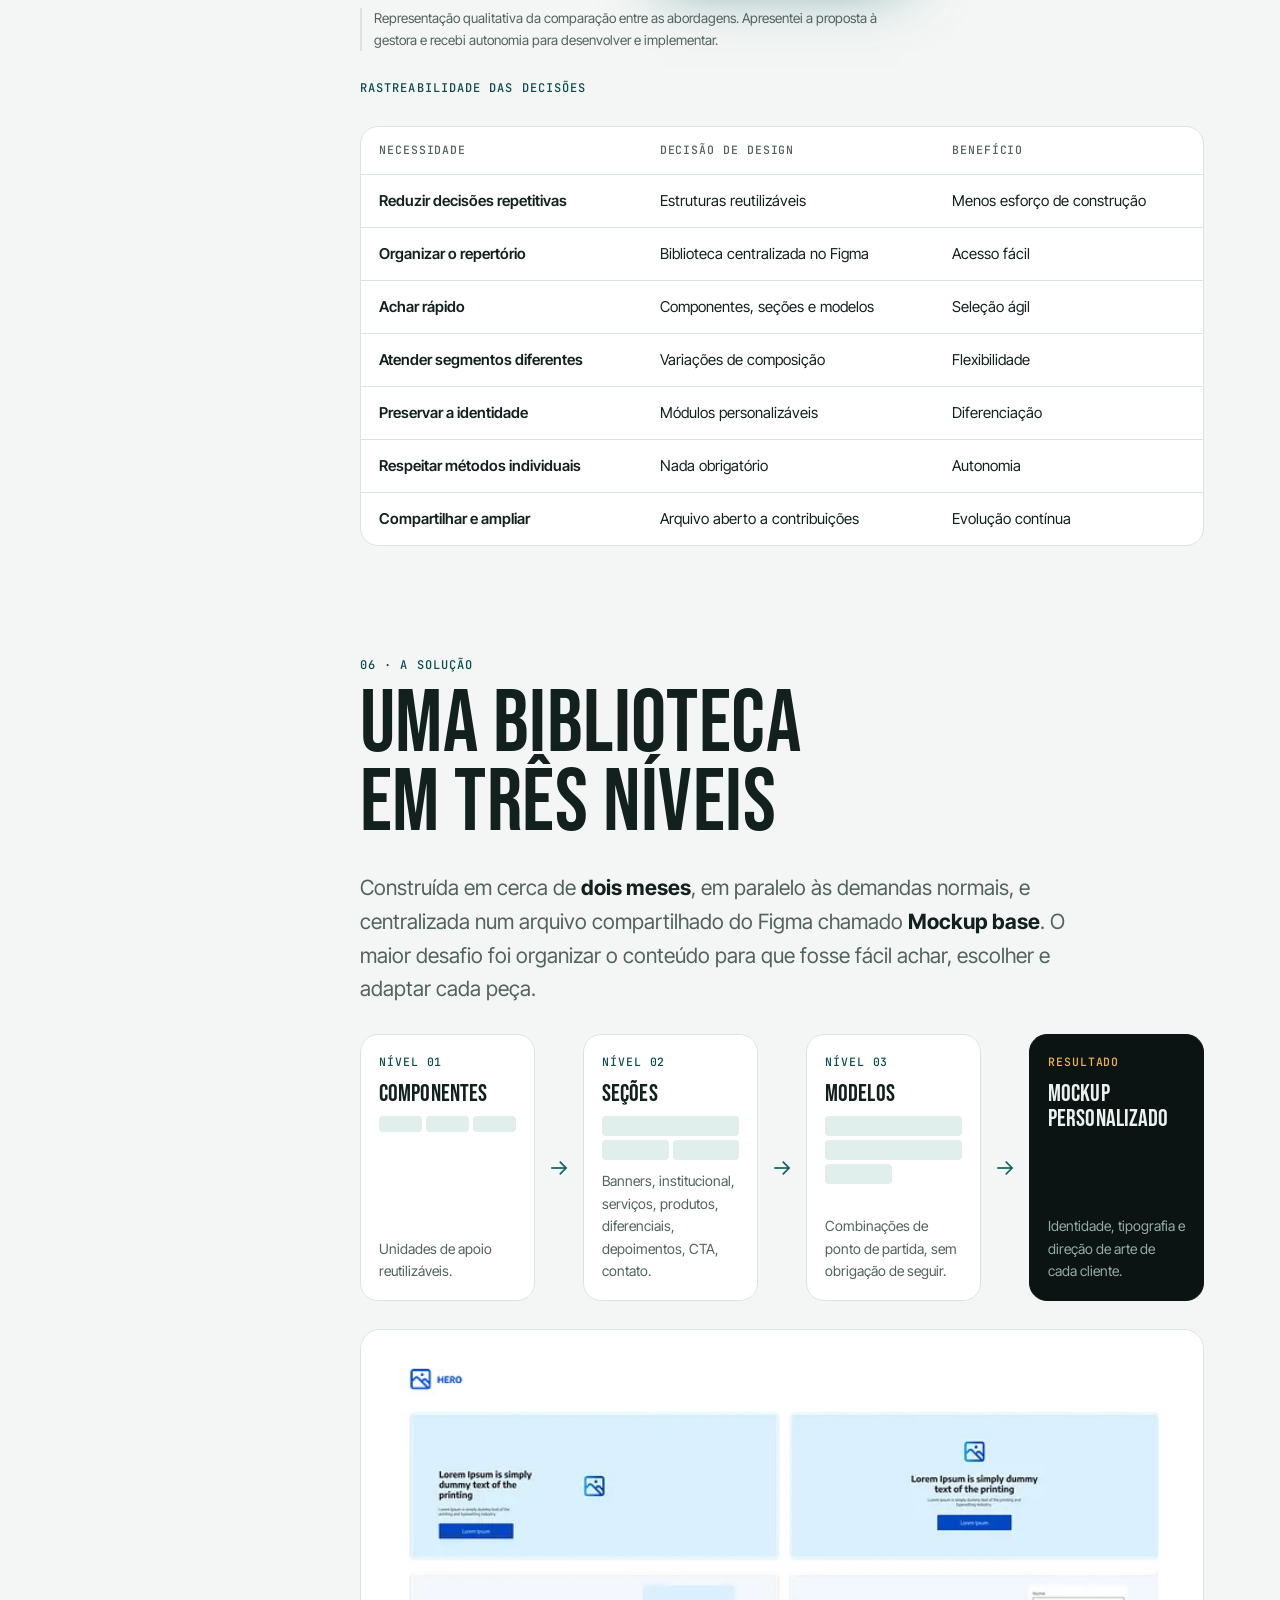
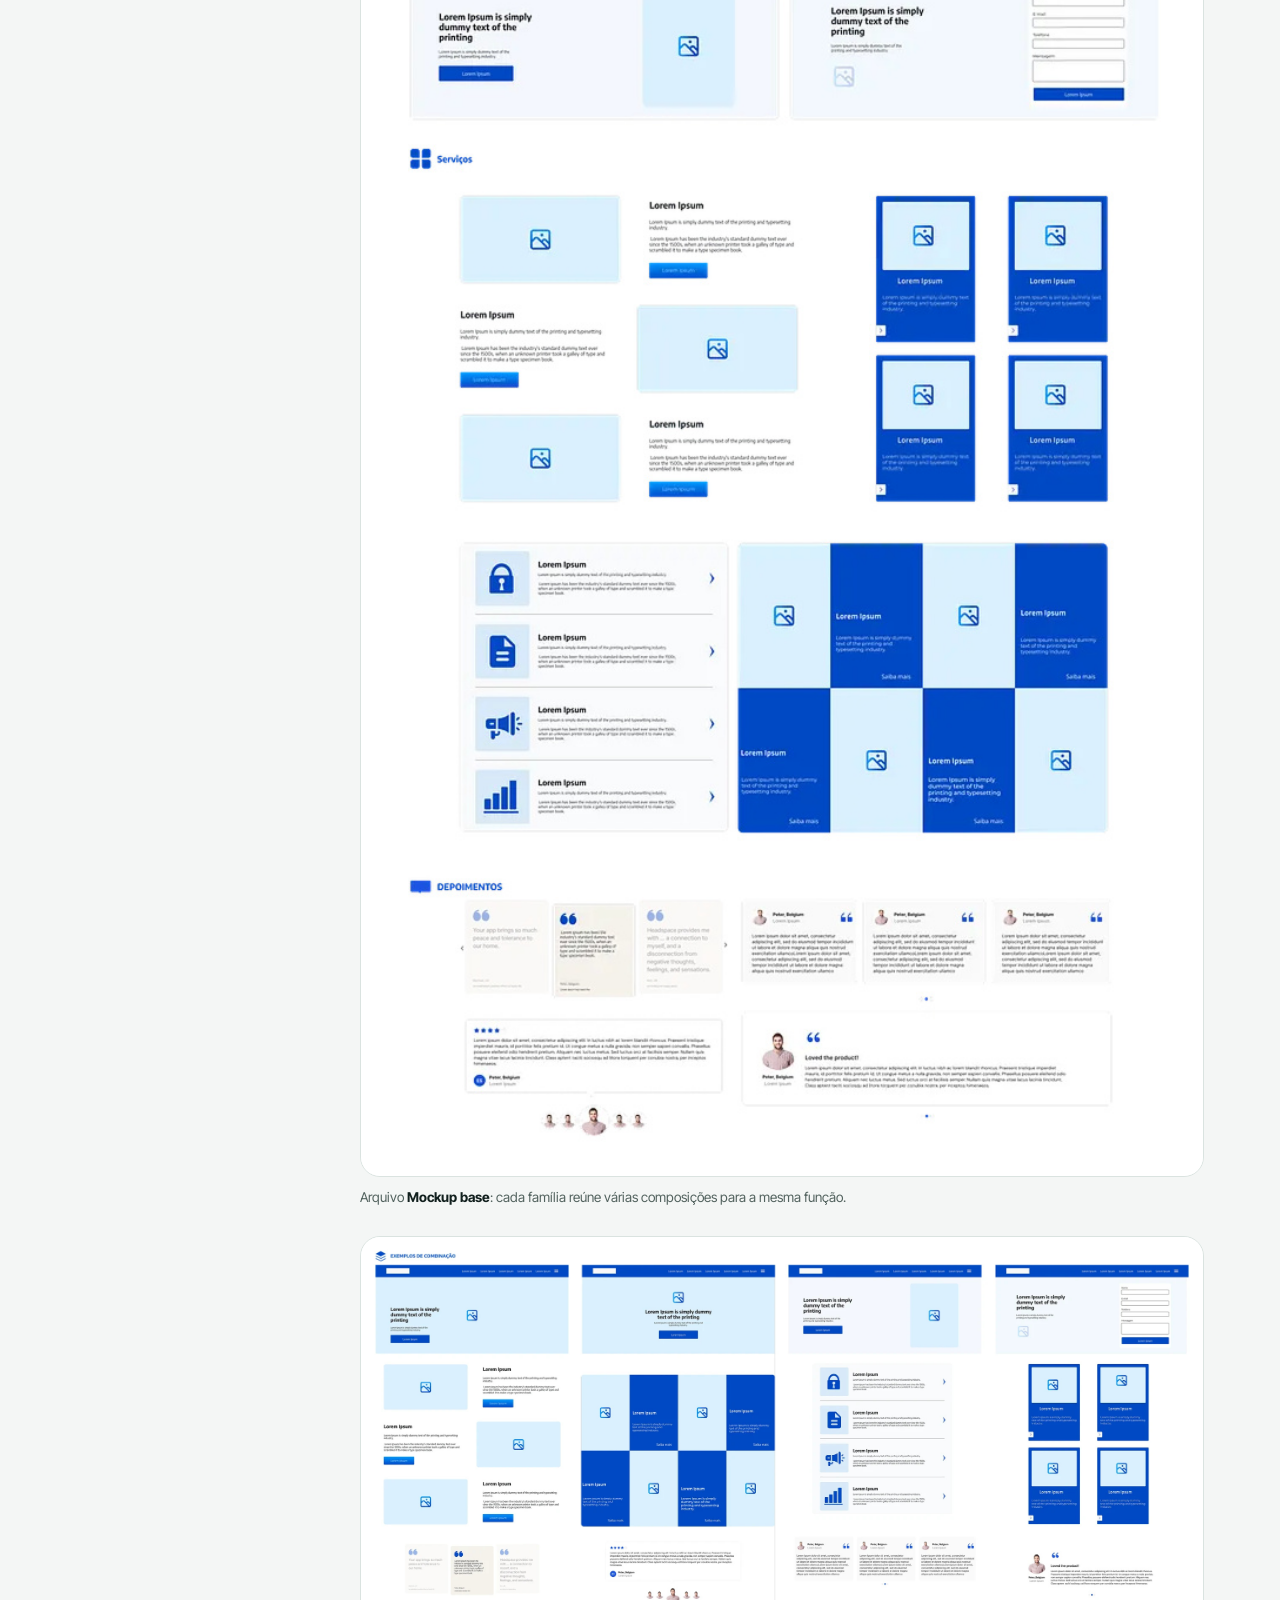
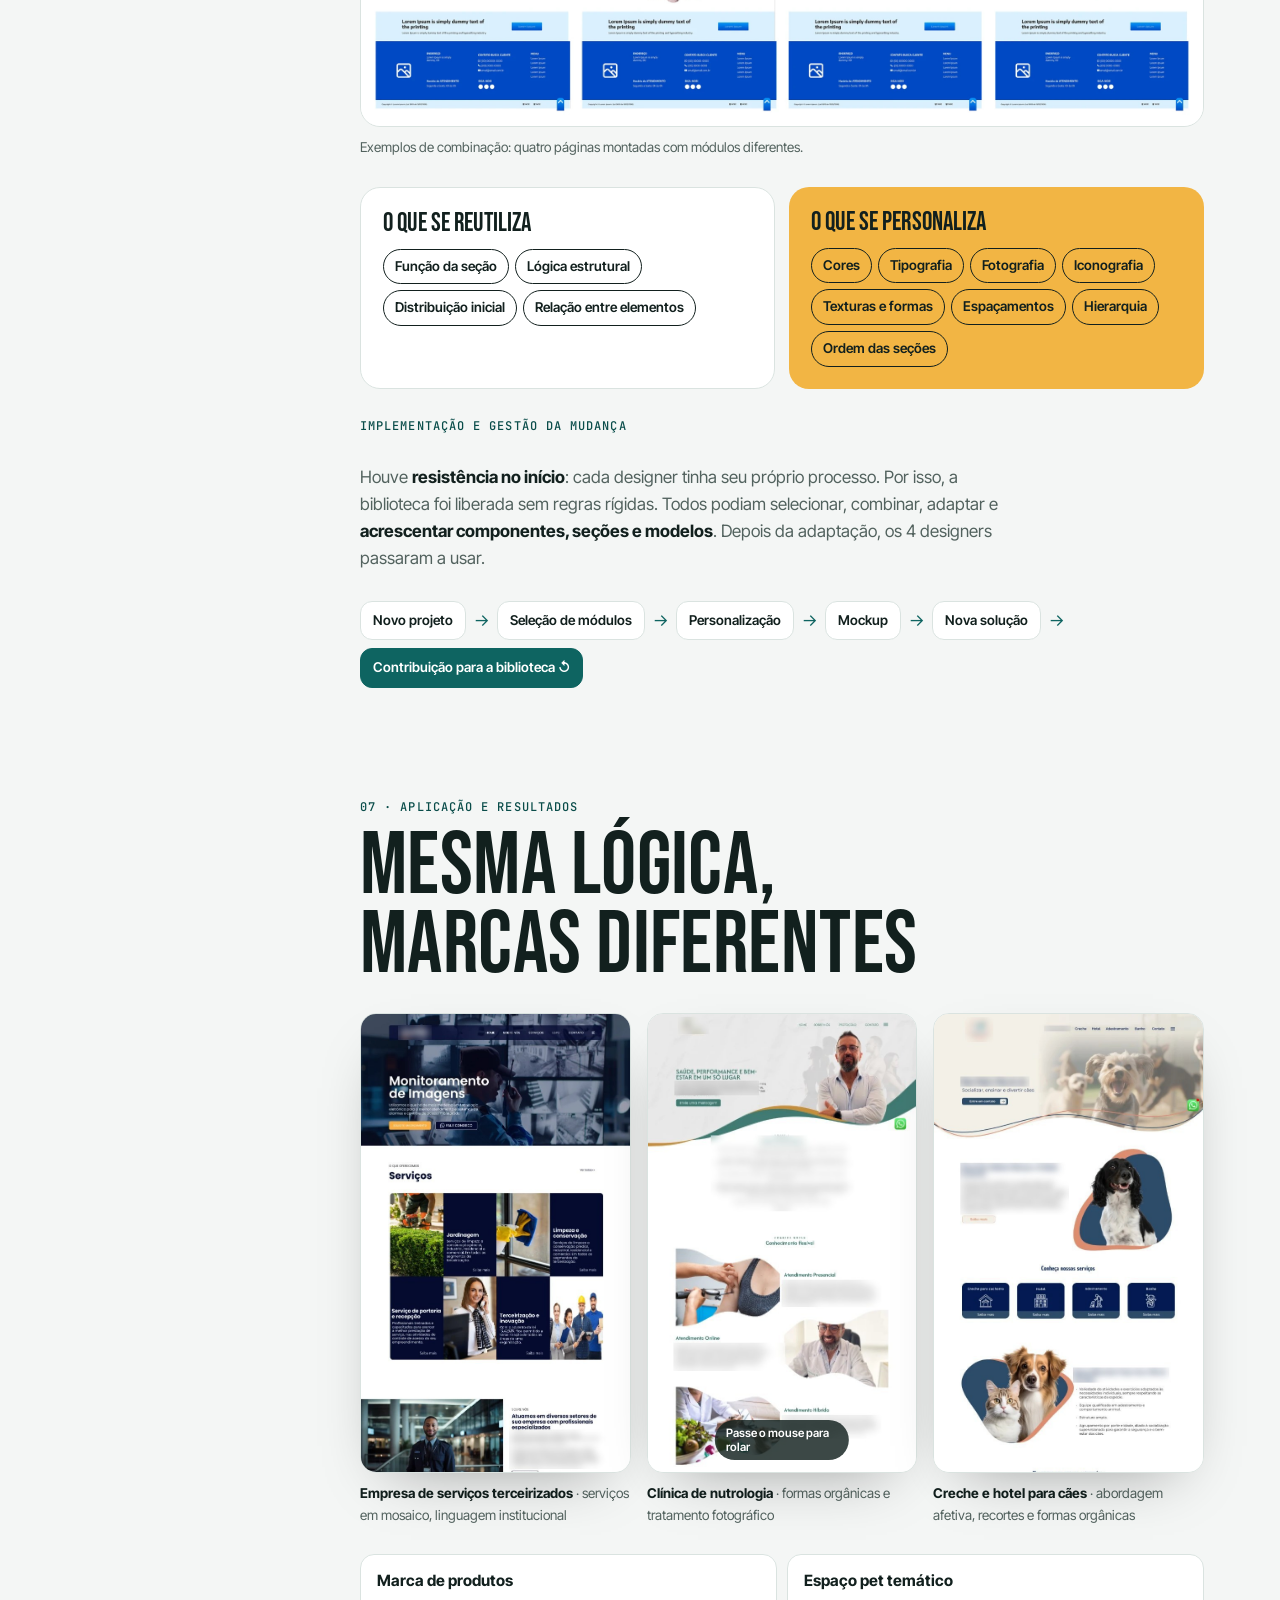
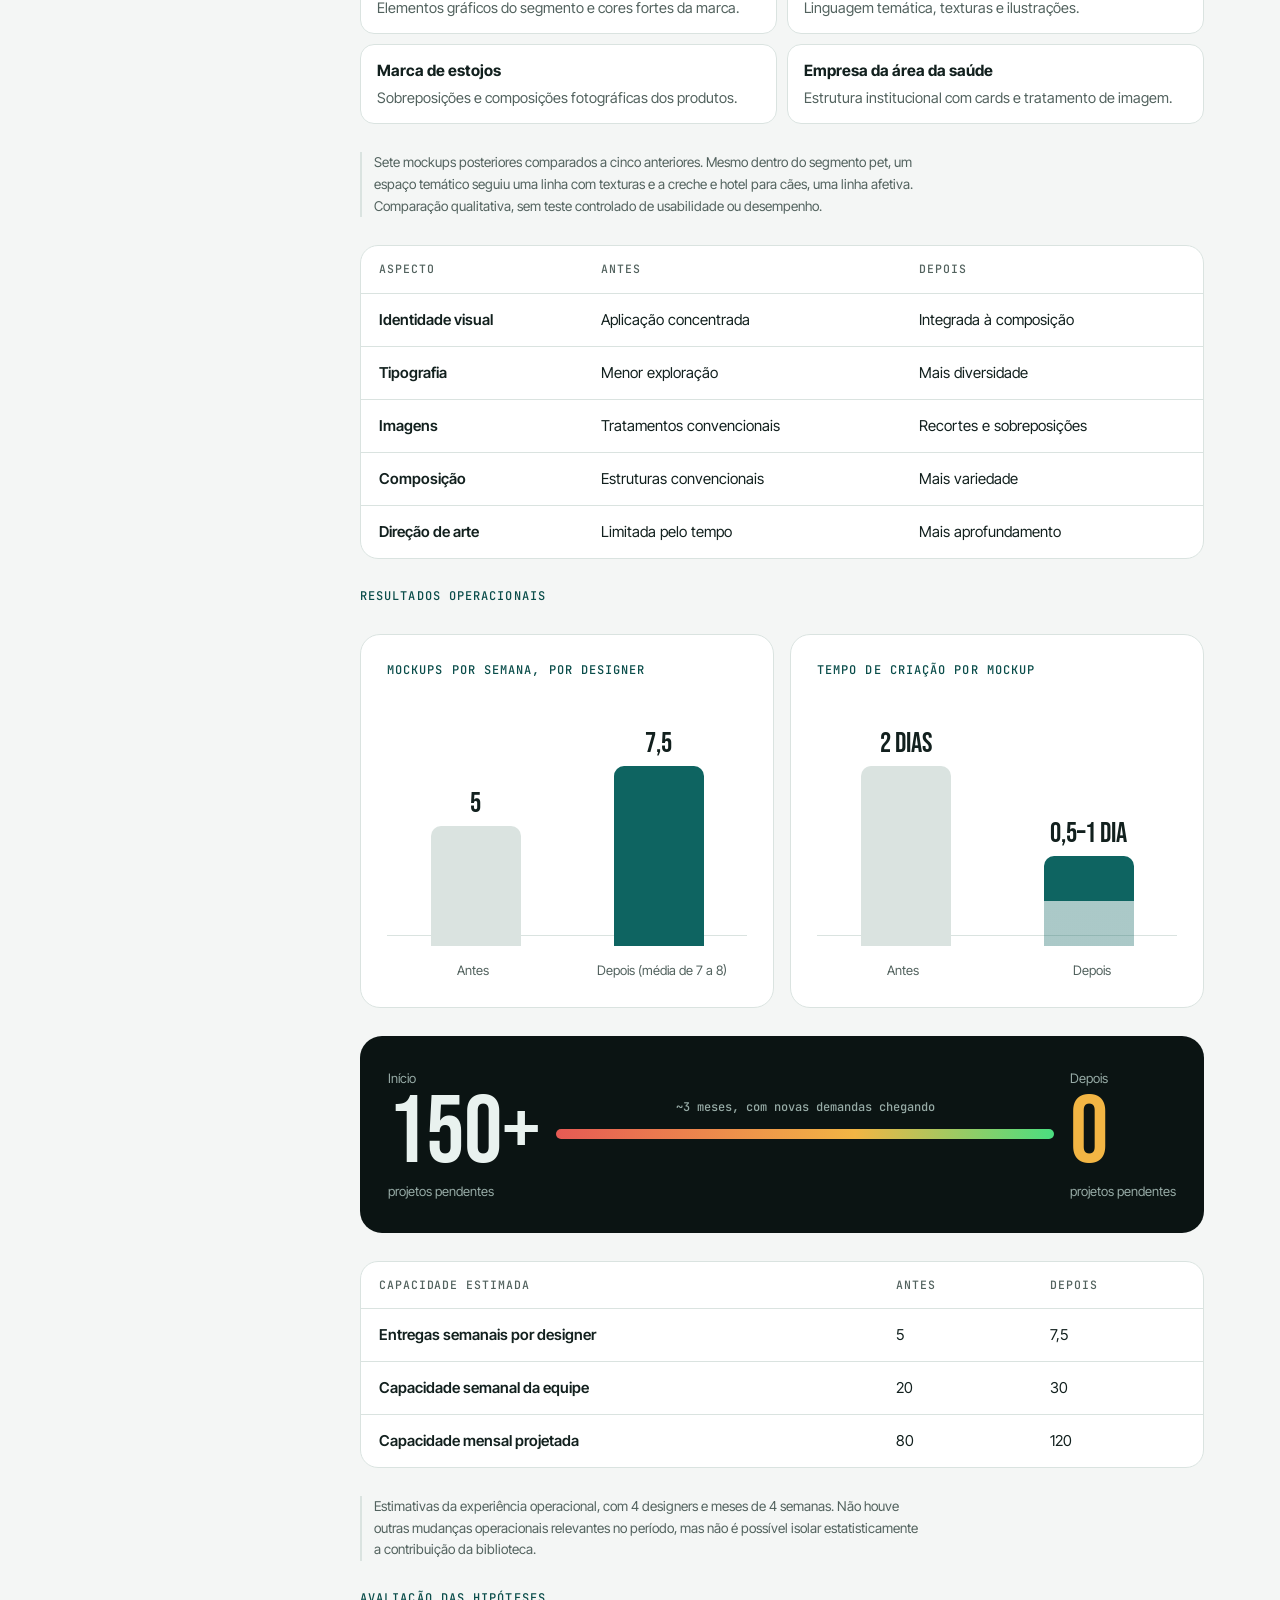
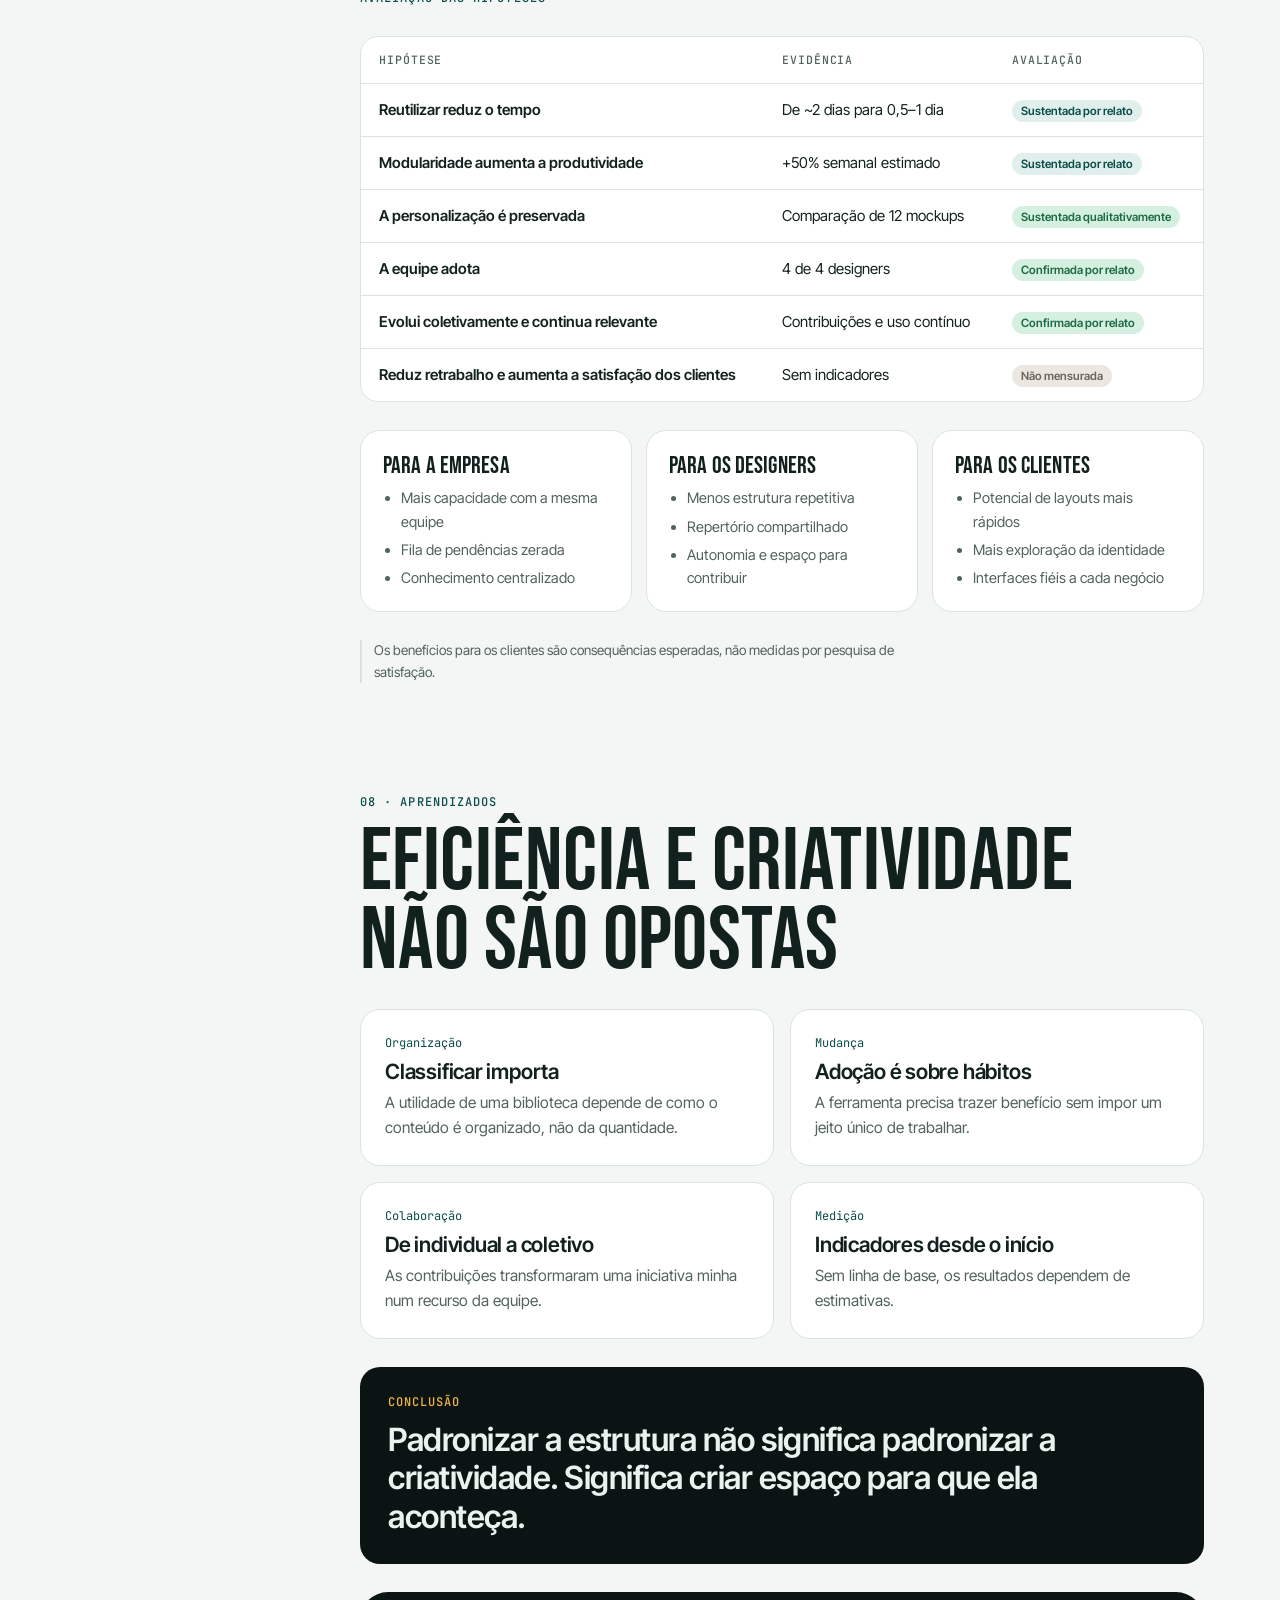
==== commit 45c6dfdf: "Add files via upload" ====
--- a/cases/design-em-escala.html
+++ b/cases/design-em-escala.html
@@ -341,20 +341,6 @@
           <div class="box reveal"><span class="ic">Colaboração</span><h3>De individual a coletivo</h3><p>As contribuições transformaram uma iniciativa minha num recurso da equipe.</p></div>
           <div class="box reveal"><span class="ic">Medição</span><h3>Indicadores desde o início</h3><p>Sem linha de base, os resultados dependem de estimativas.</p></div>
         </div>
-        <p class="label reveal">Limitações</p>
-        <ul class="checklist">
-          <li class="reveal">Não havia ferramenta que registrasse tempos e entregas individuais</li>
-          <li class="reveal">Os outros três designers não integram mais a equipe para uma nova avaliação</li>
-          <li class="reveal">A comparação visual não comprova ganhos de usabilidade, acessibilidade ou conversão</li>
-        </ul>
-        <p class="label reveal">O que eu faria diferente hoje</p>
-        <ul class="checklist">
-          <li class="reveal">Documentar o Discovery com mais formalidade: entrevistas, necessidades e critérios</li>
-          <li class="reveal">Começar com poucos módulos prioritários e validar o uso antes de ampliar</li>
-          <li class="reveal">Medir tempo por mockup, entregas, uso dos módulos, alterações e satisfação</li>
-          <li class="reveal">Definir governança: nomenclatura, documentação e critérios de inclusão</li>
-          <li class="reveal">Usar IA em briefings, referências e propostas estruturais, sem tirar a decisão do designer</li>
-        </ul>
         <div class="callout reveal"><small>Conclusão</small>Padronizar a estrutura não significa padronizar a criatividade. Significa criar espaço para que ela aconteça.</div>
         <div class="medium-cta reveal">
           <div>
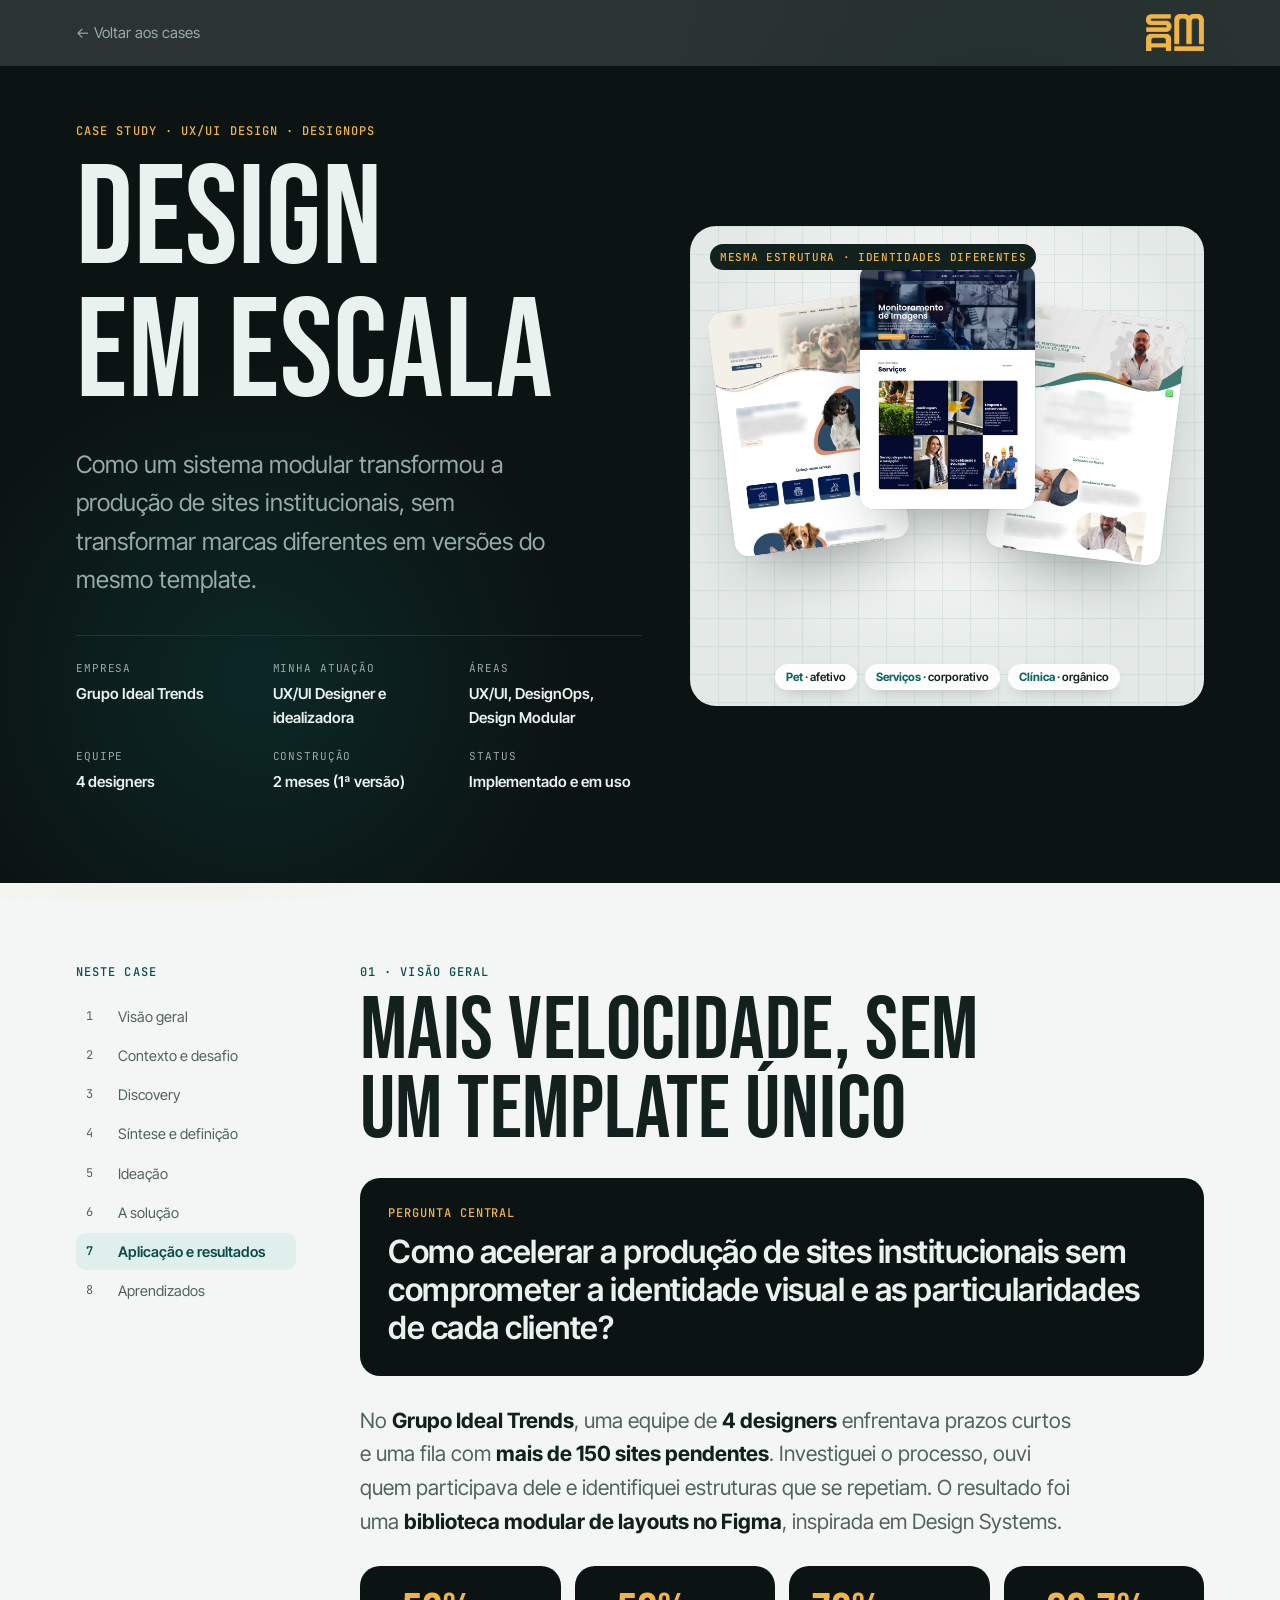
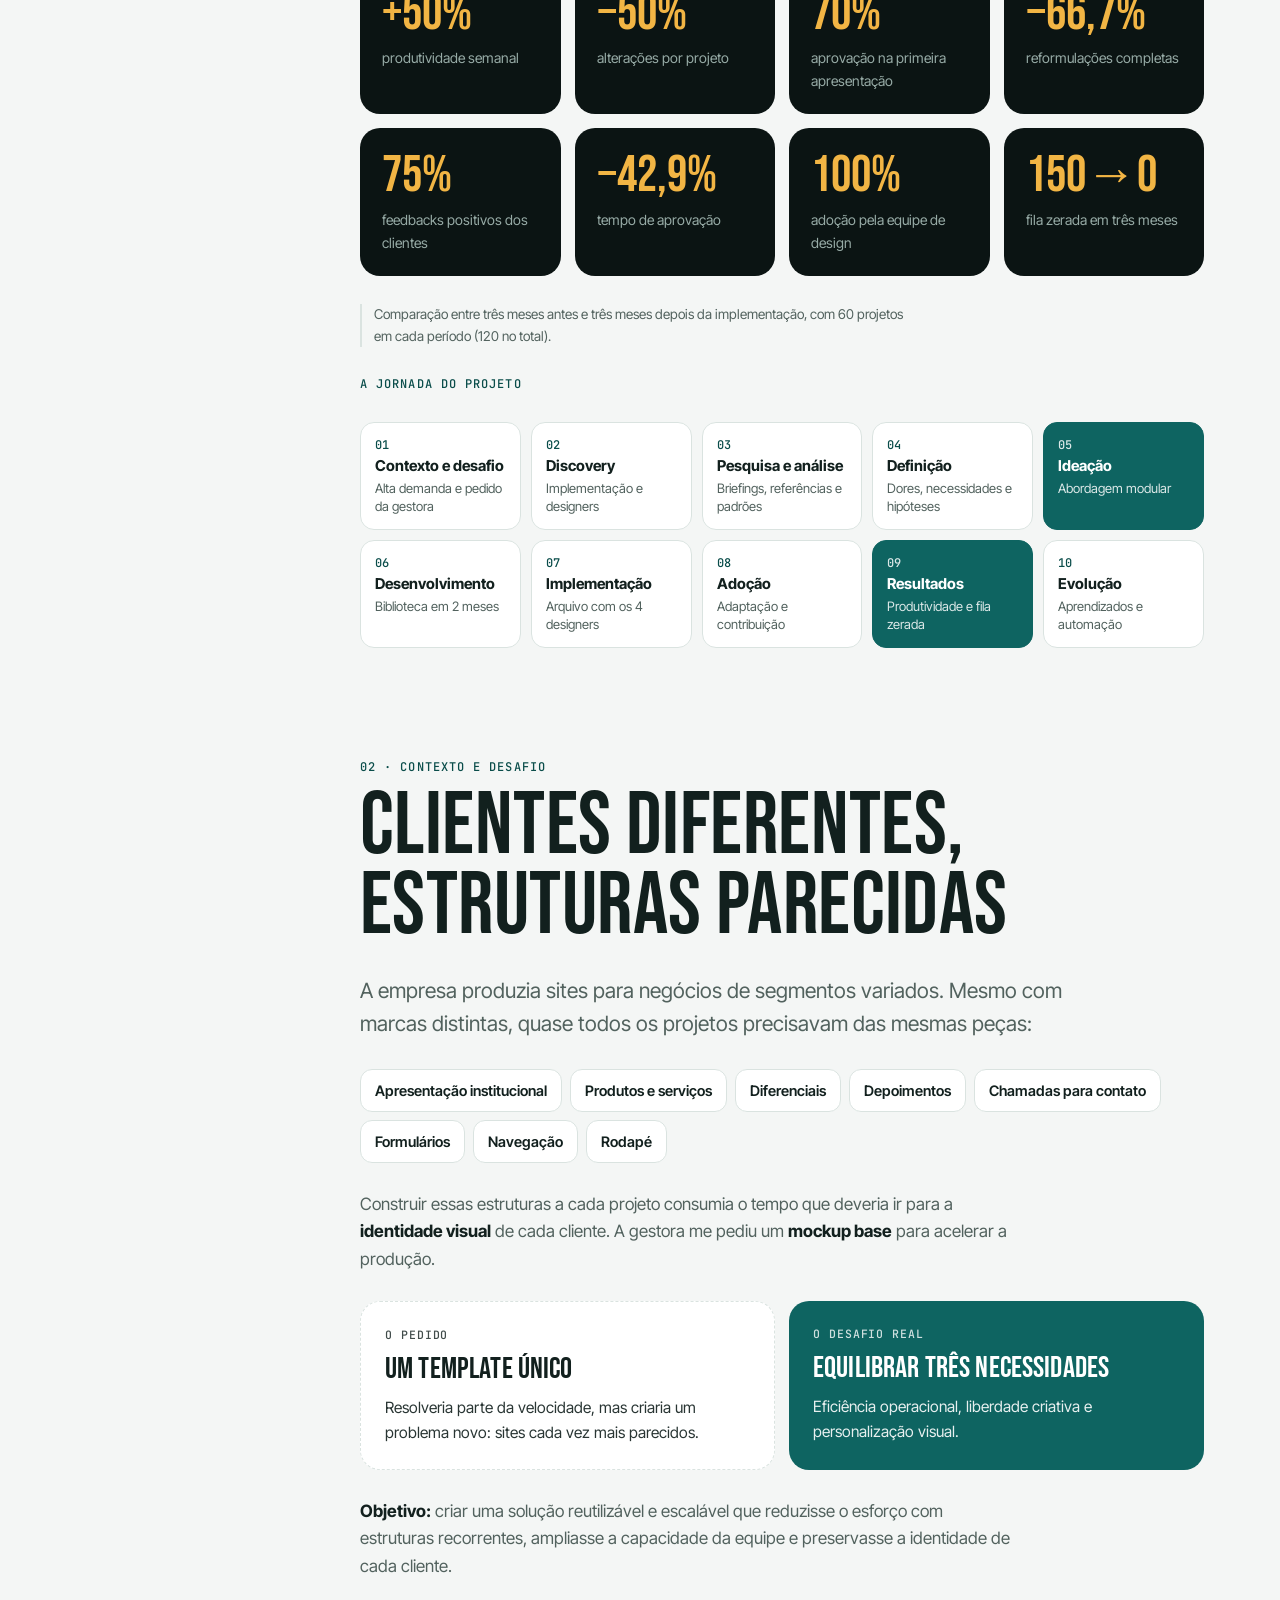
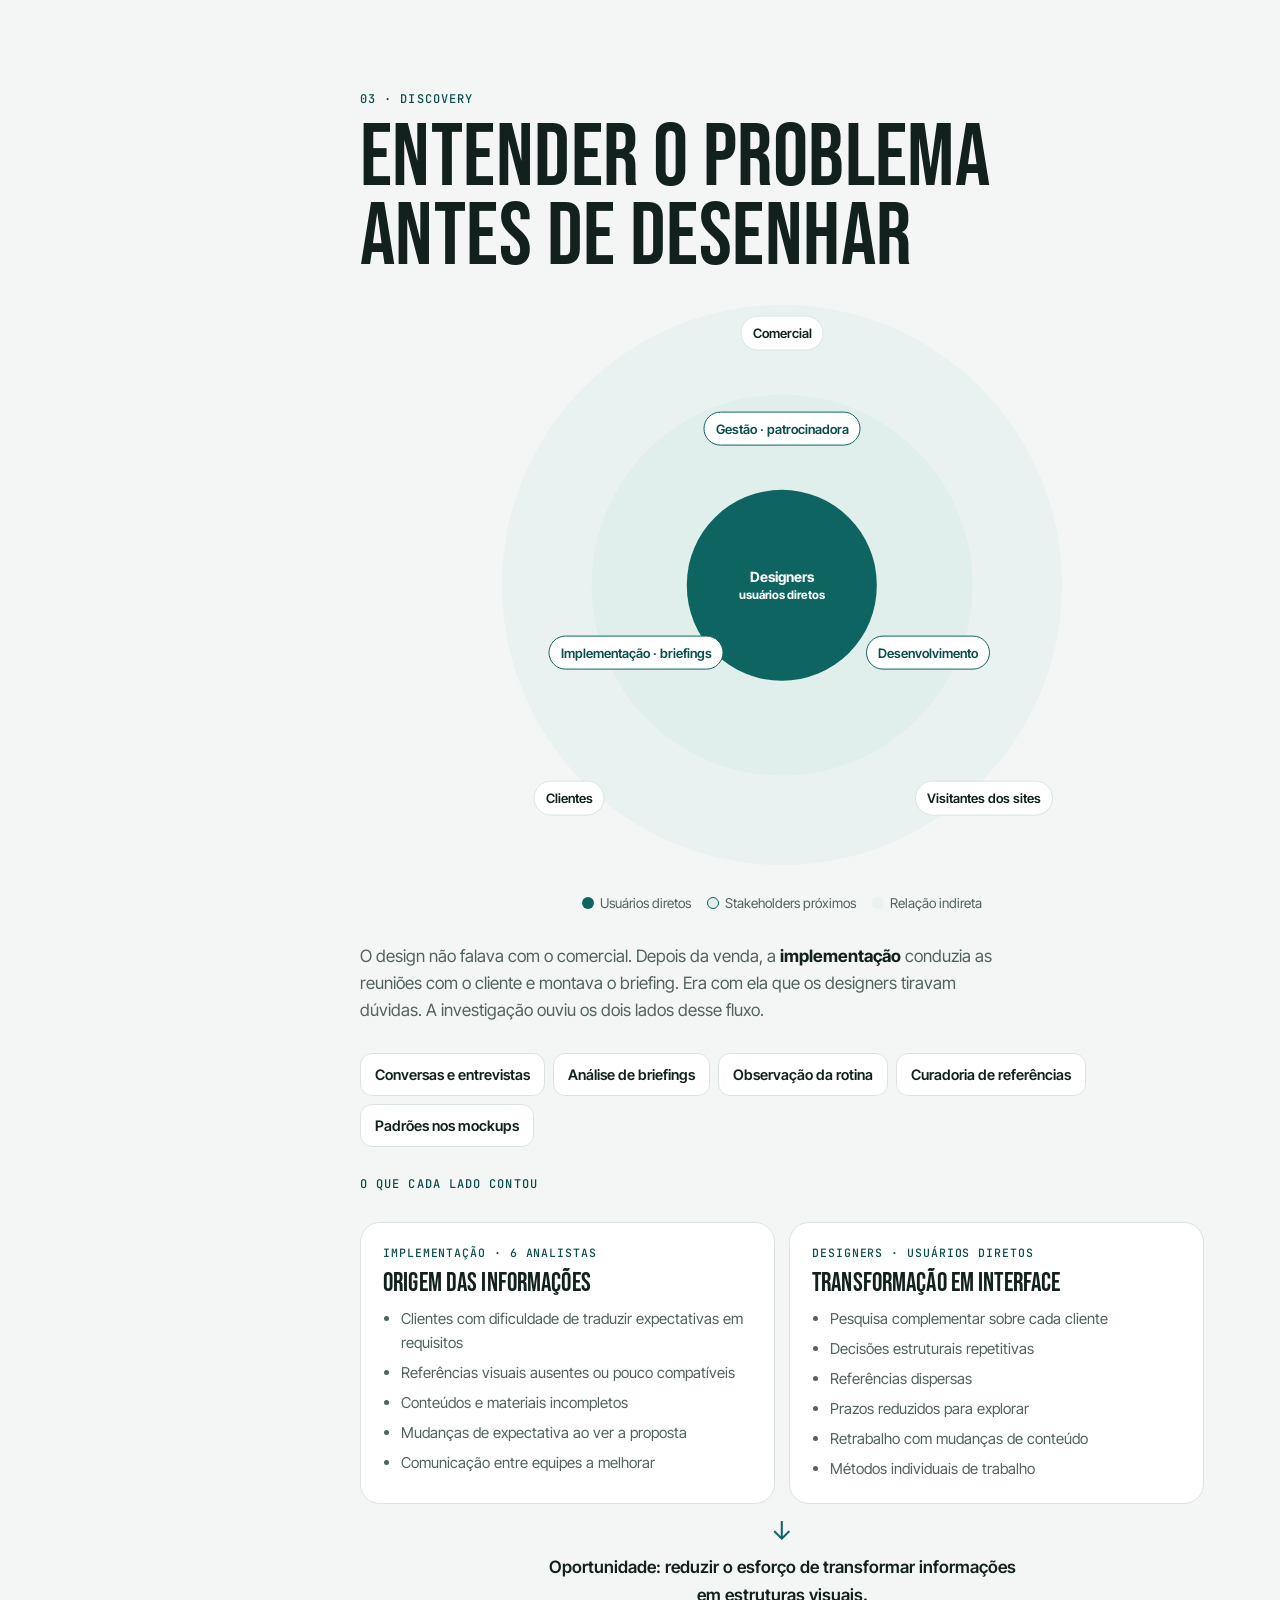
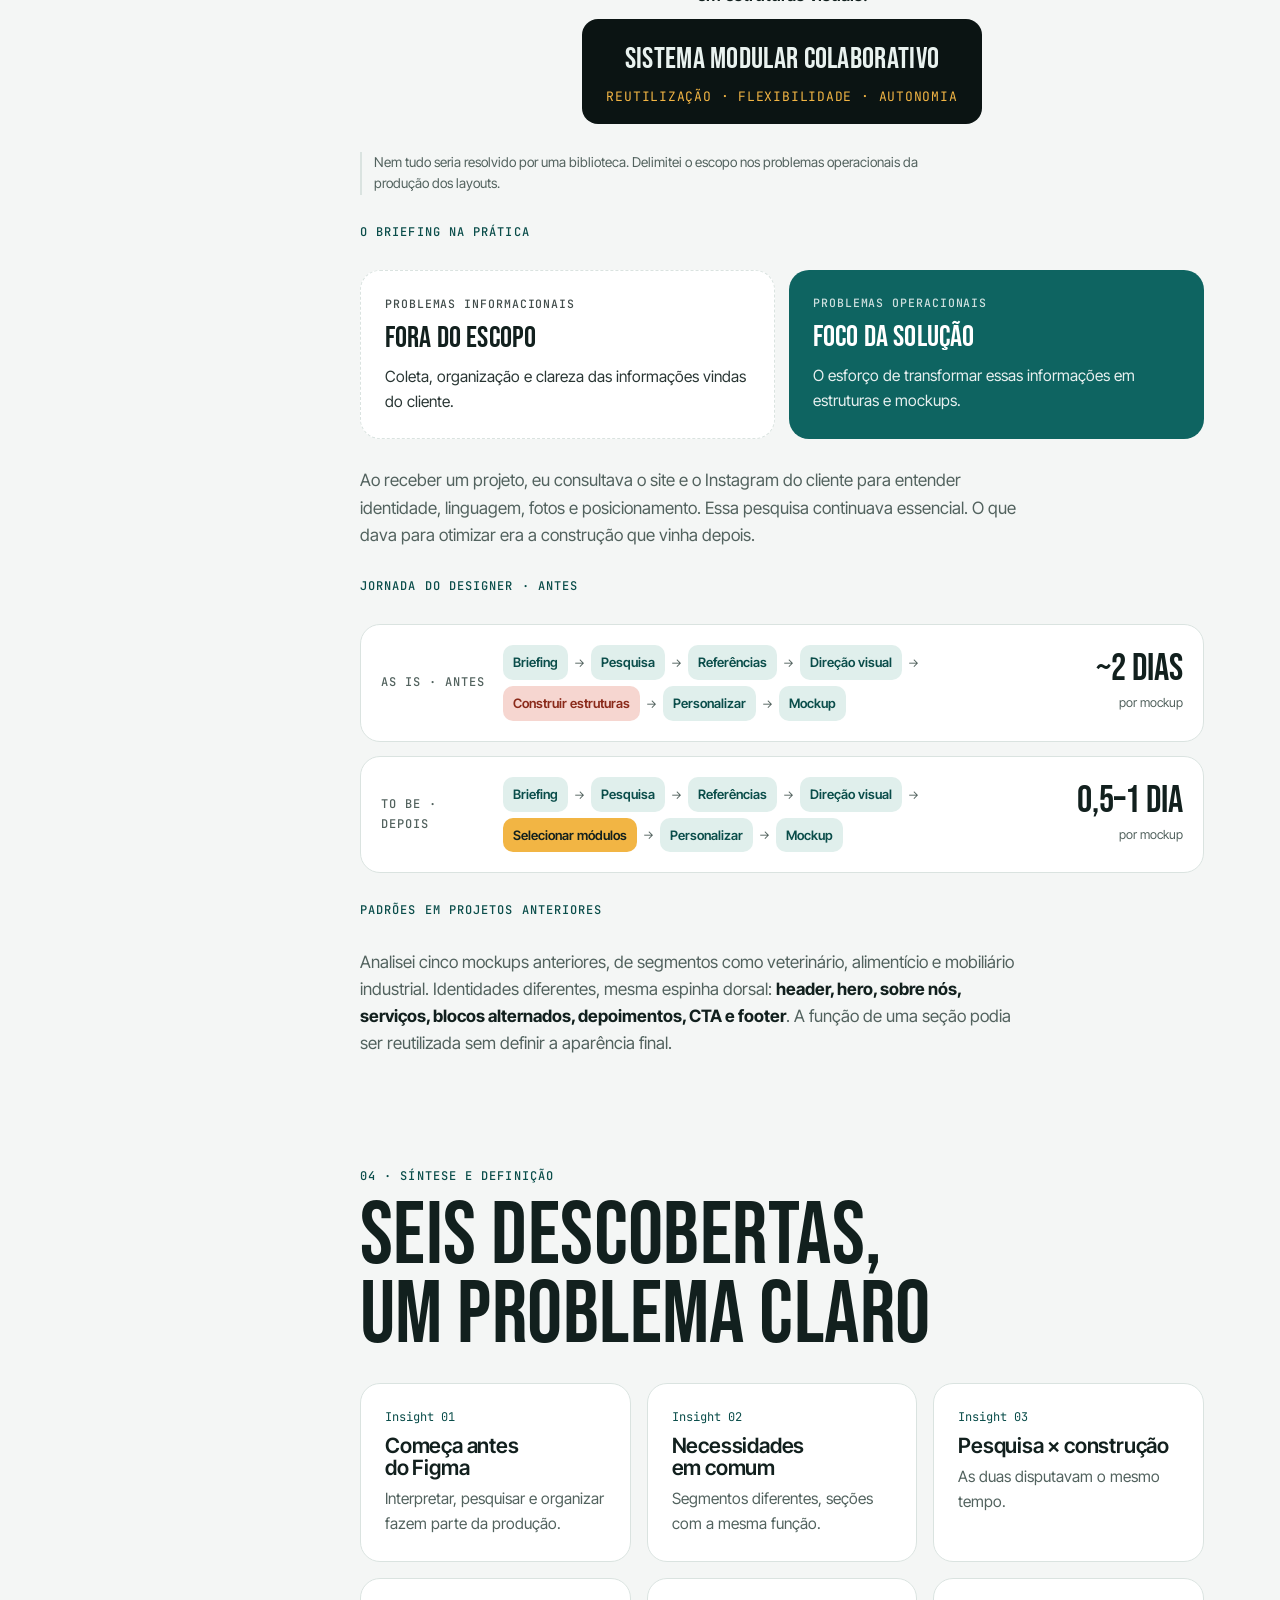
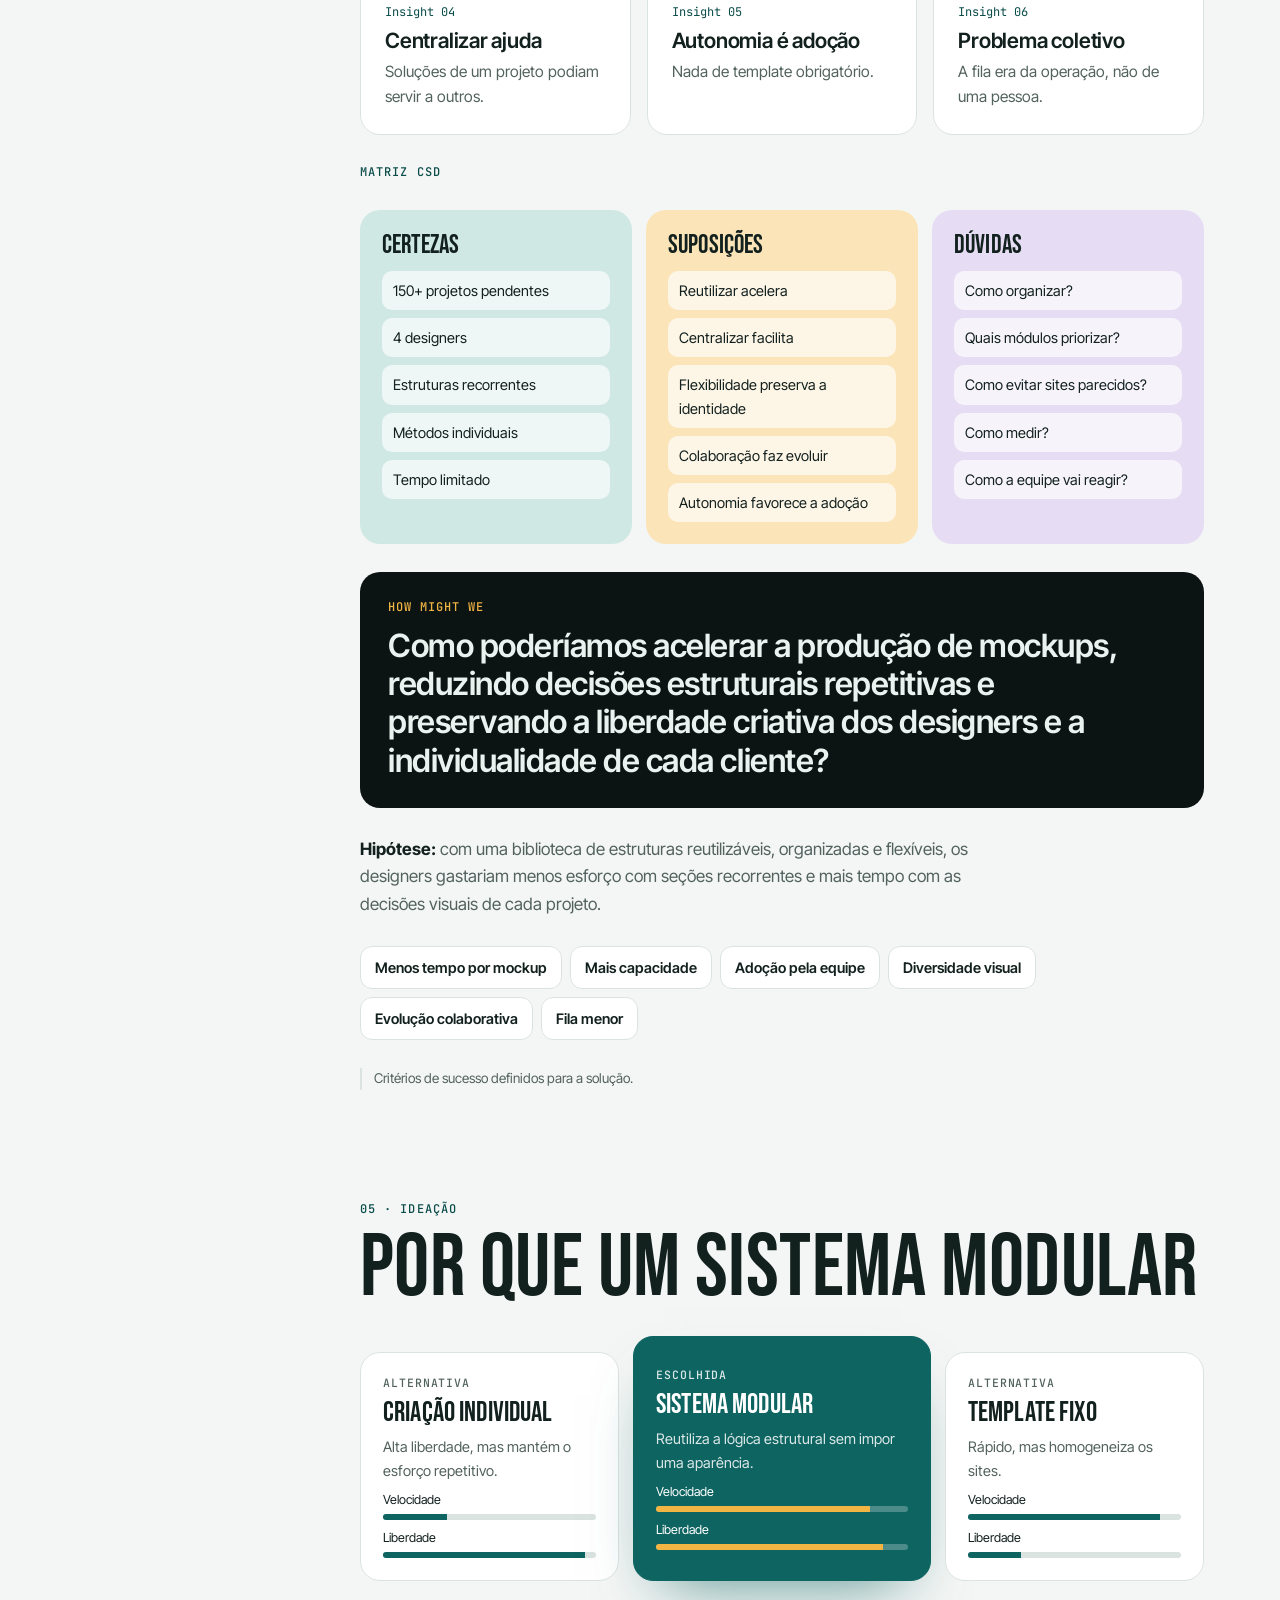
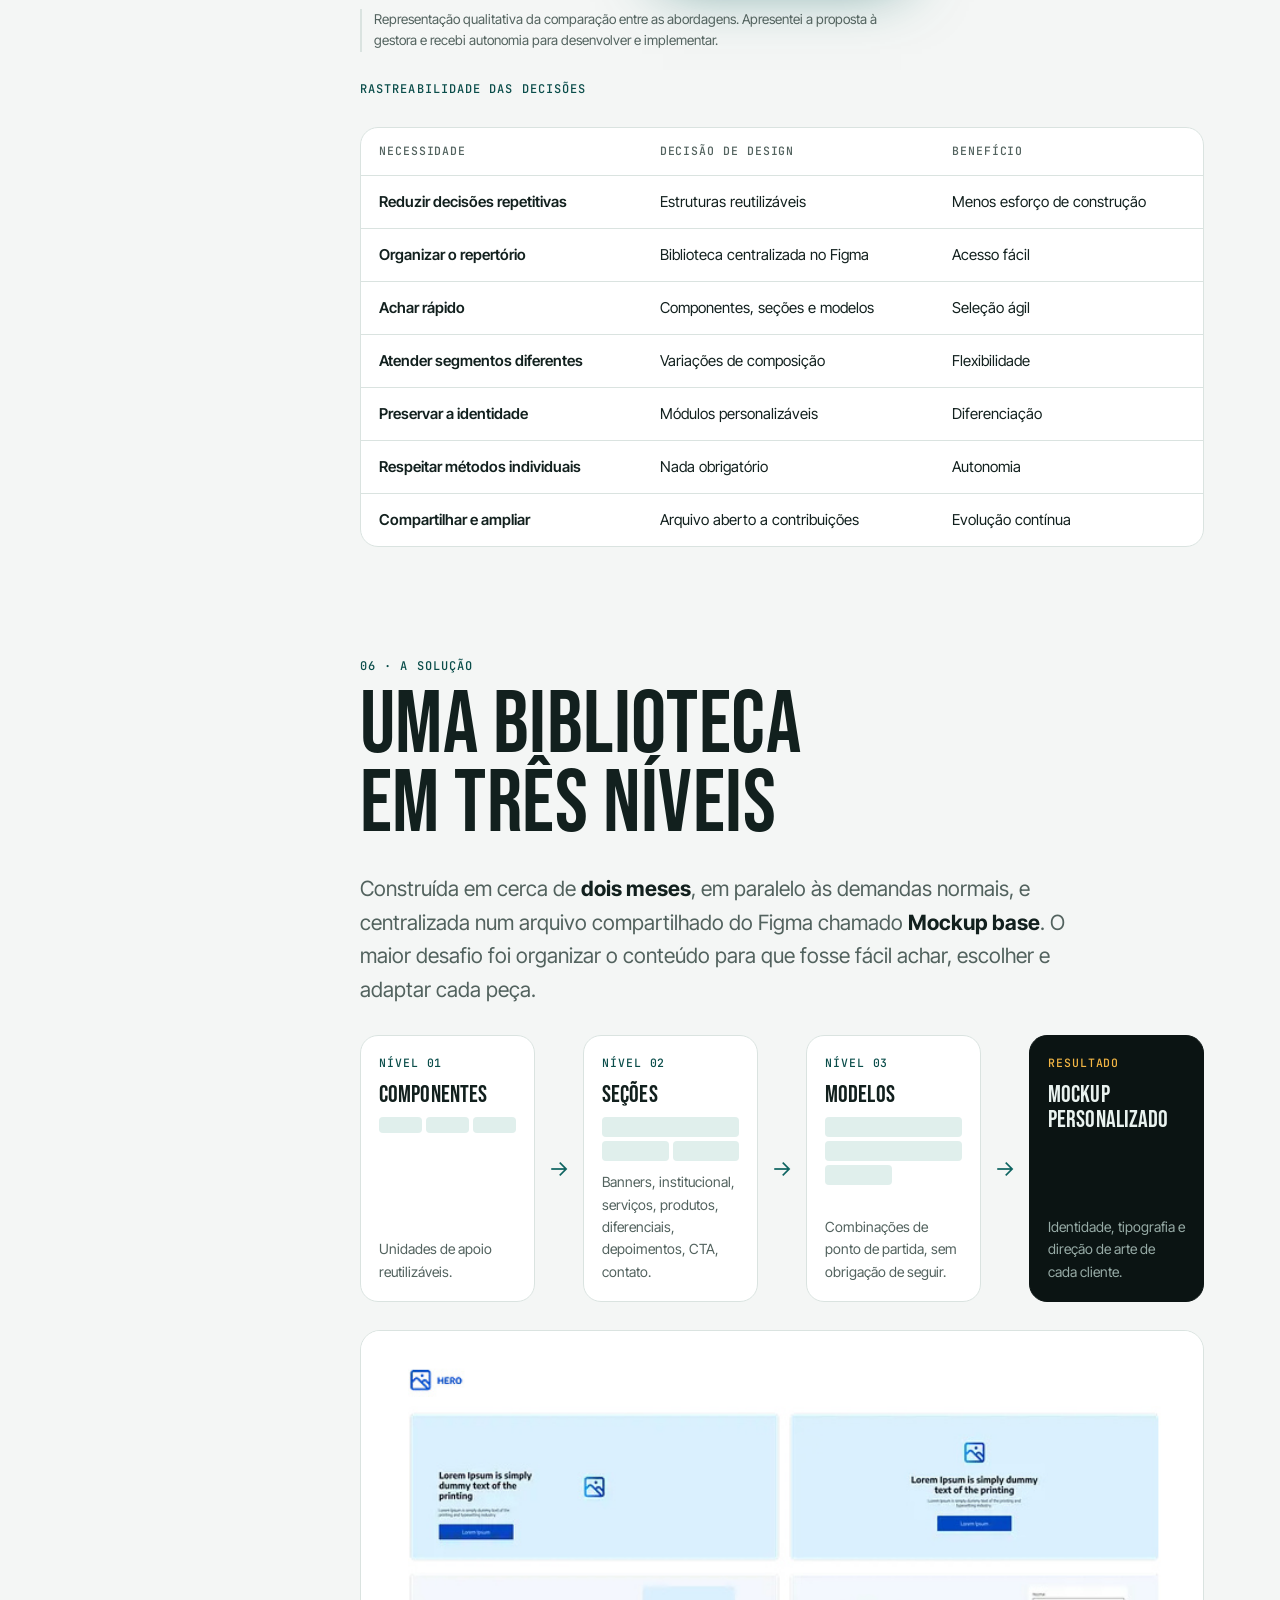
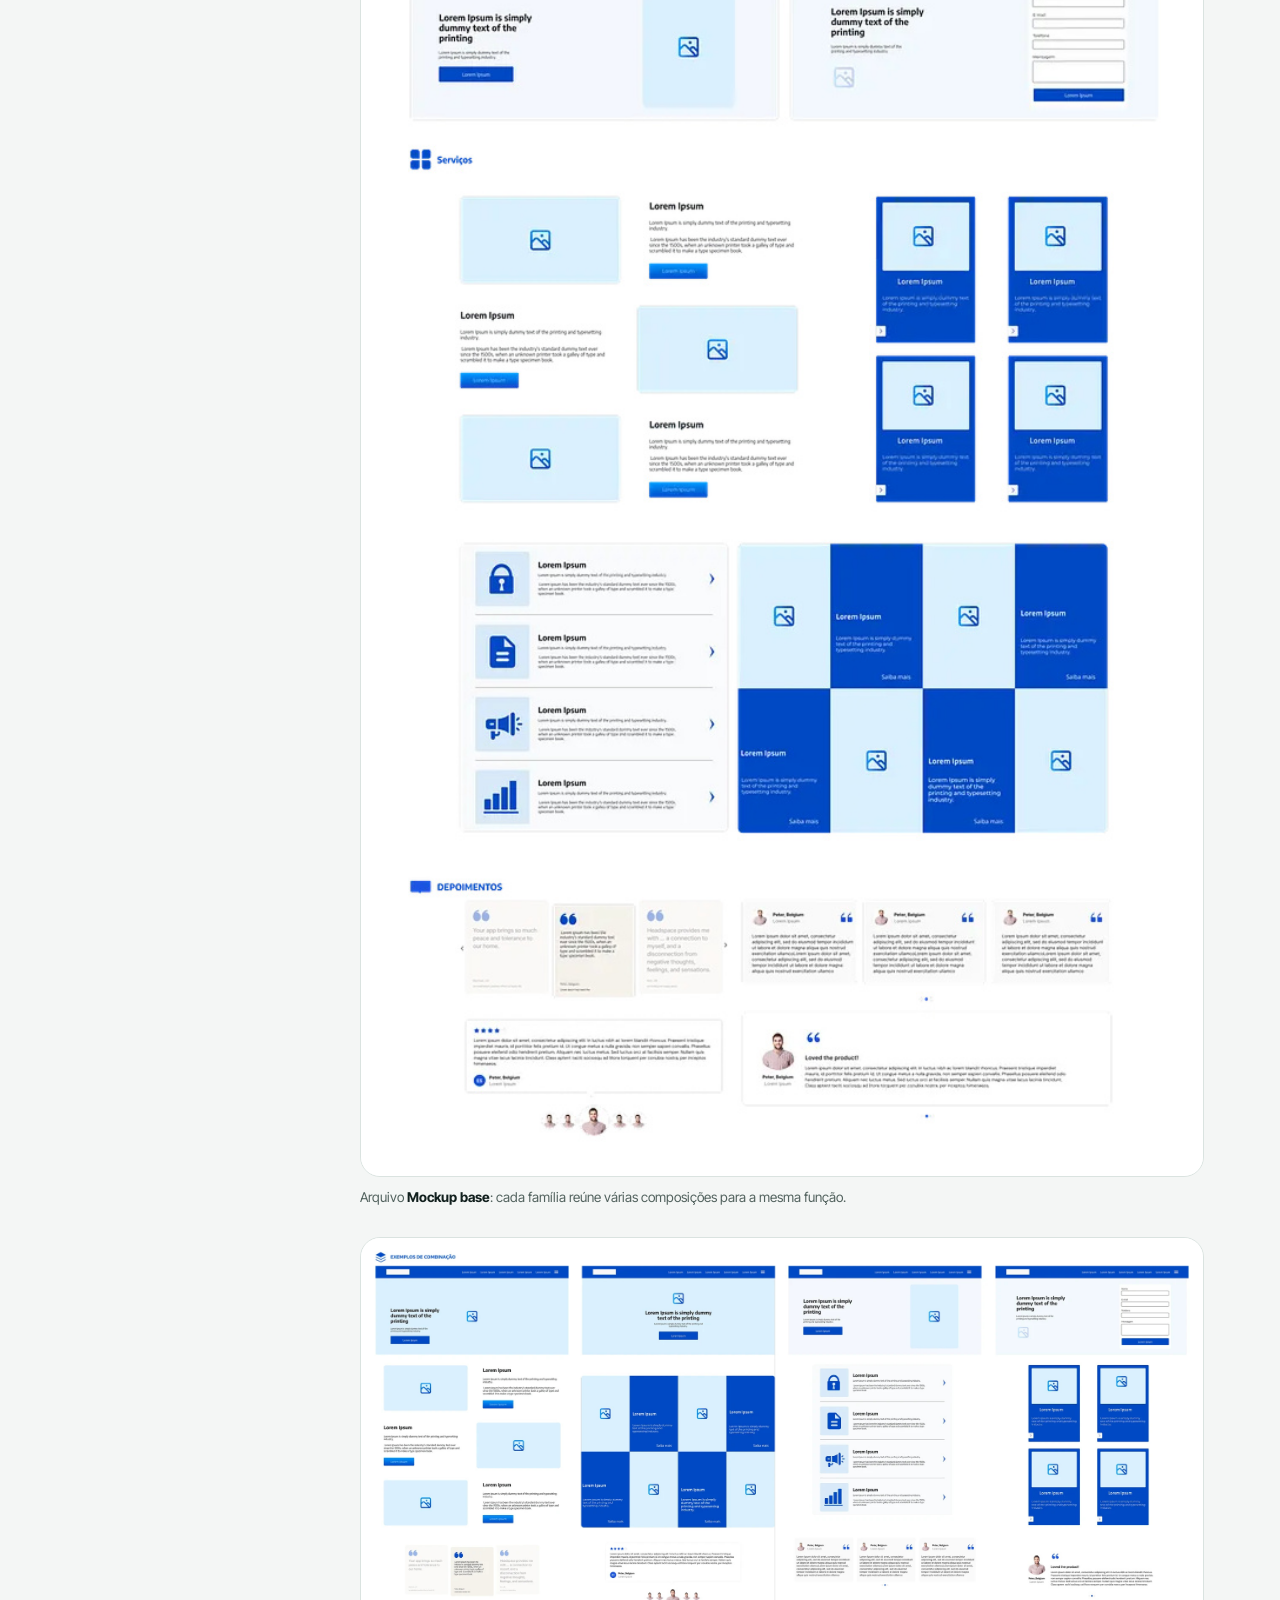
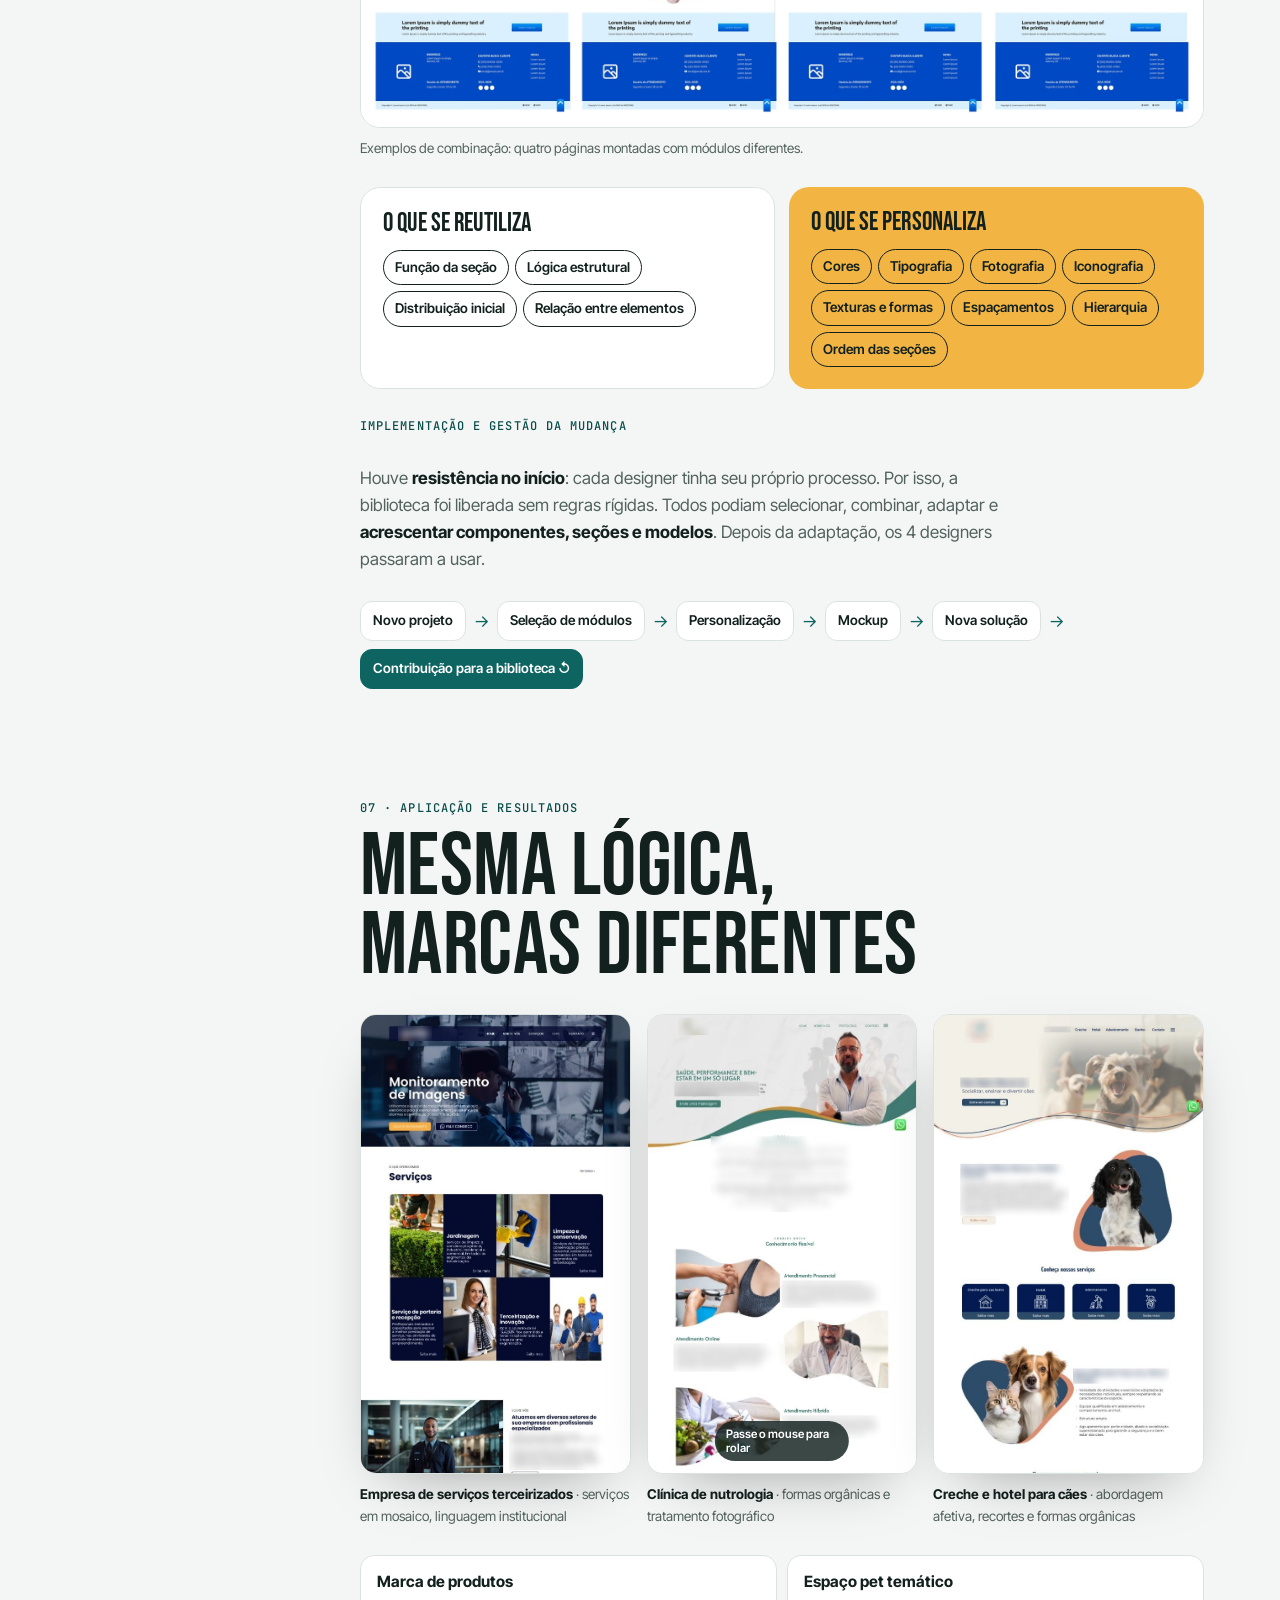
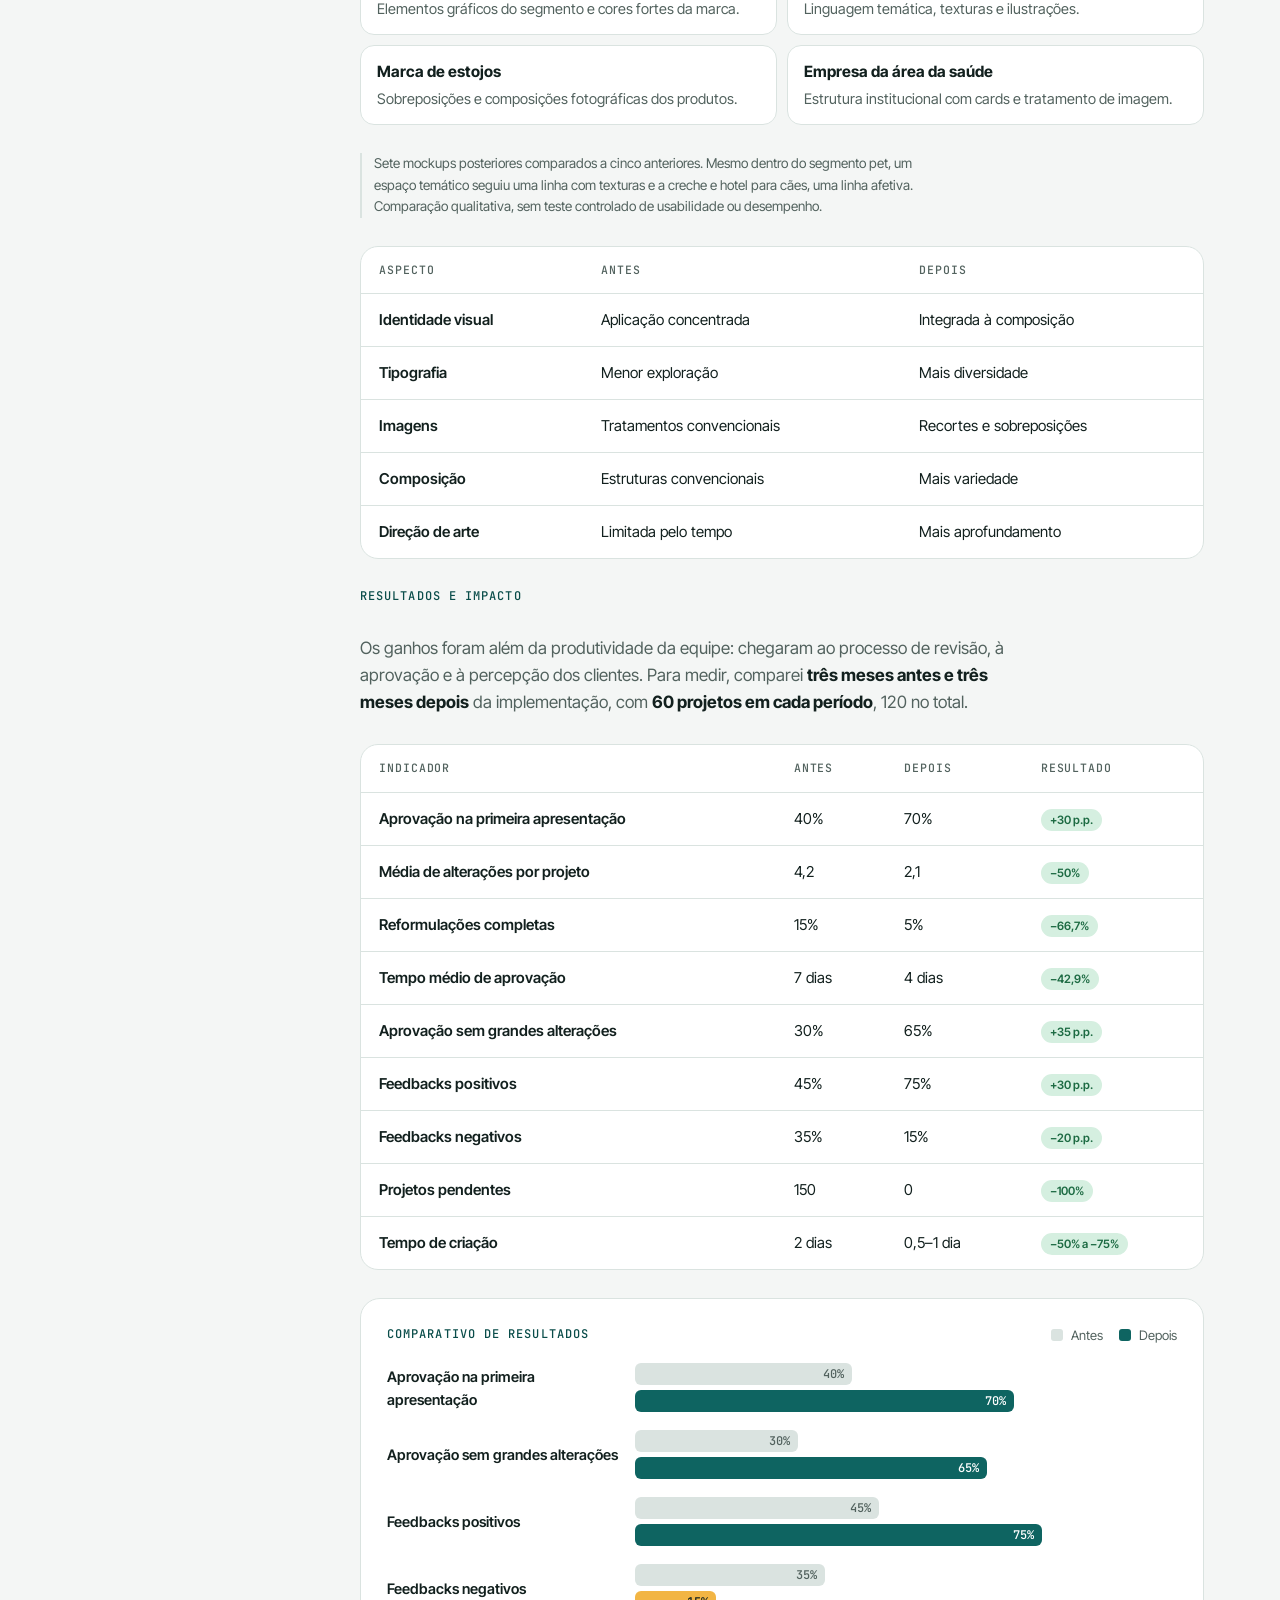
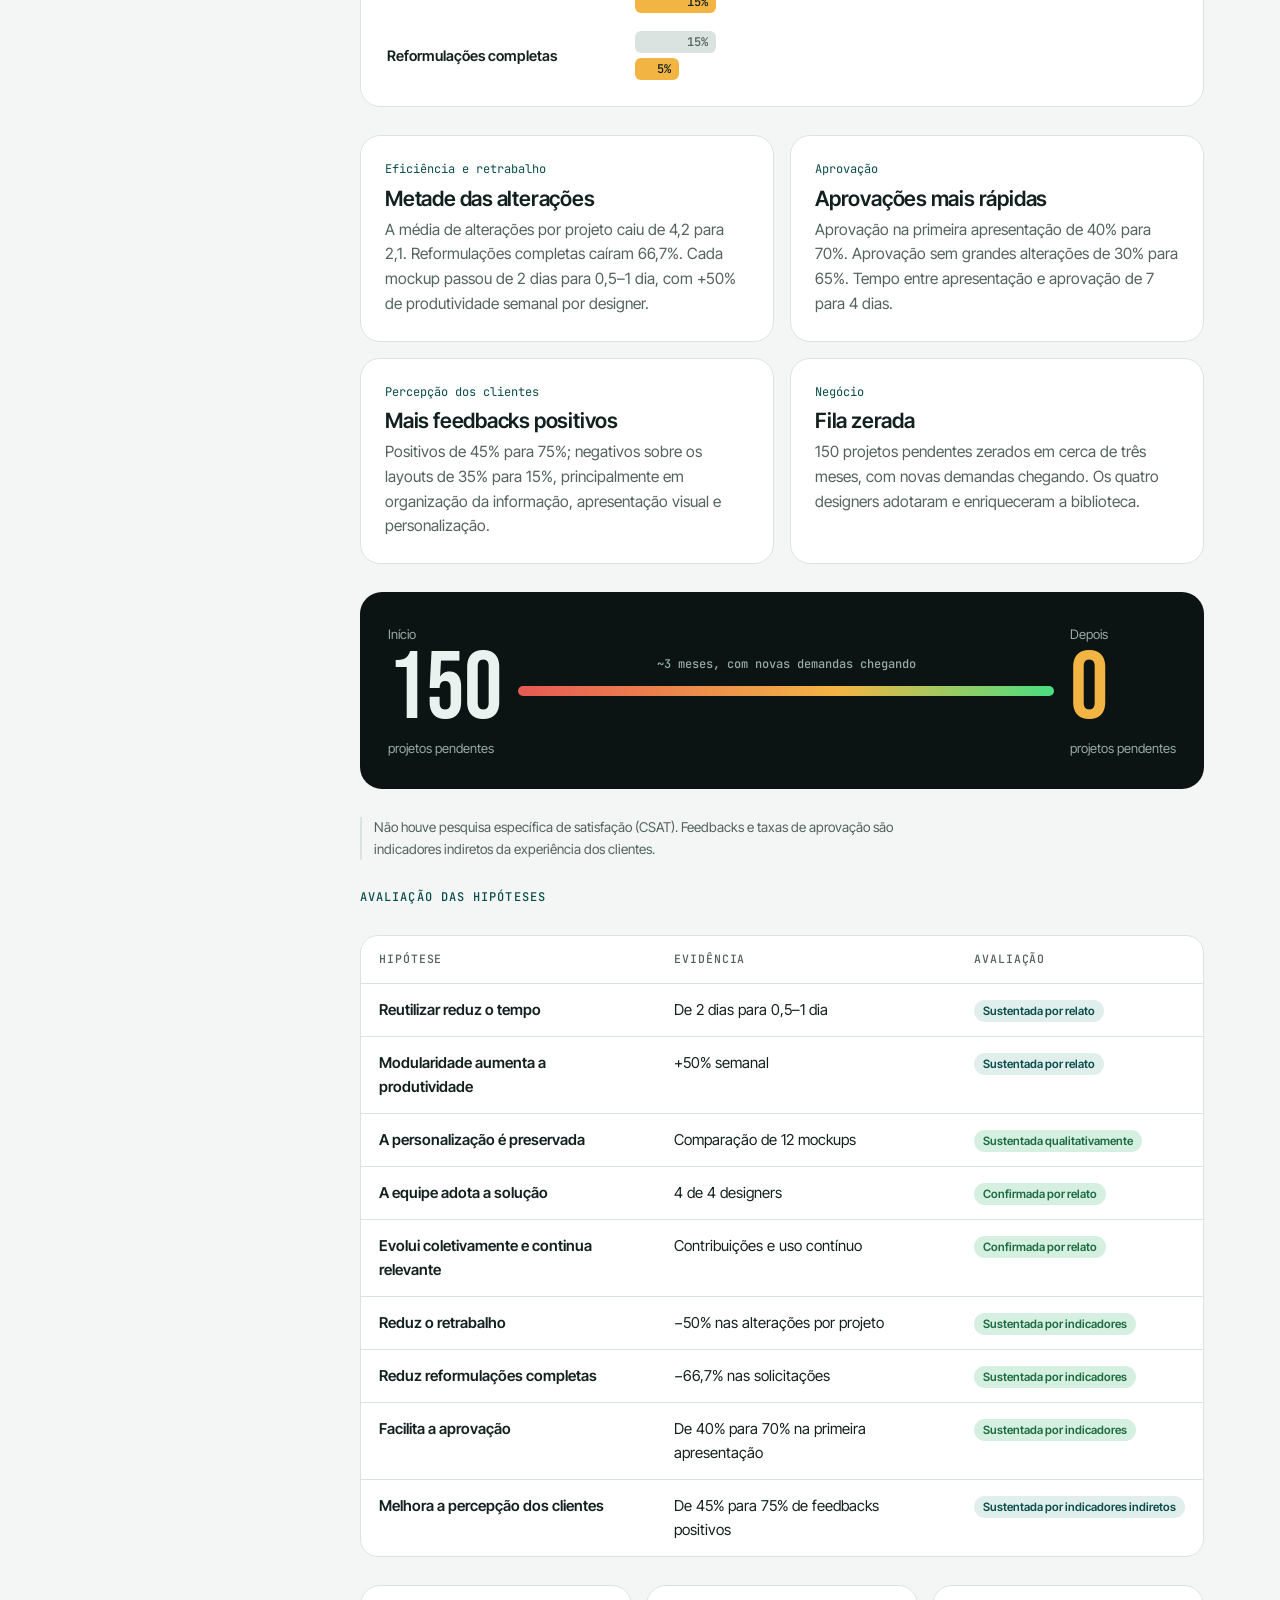
==== commit 4c2b2166: "Add files via upload" ====
--- a/cases/design-em-escala.html
+++ b/cases/design-em-escala.html
@@ -4,7 +4,7 @@
 <meta charset="utf-8">
 <meta name="viewport" content="width=device-width, initial-scale=1, viewport-fit=cover">
 <title>Design em escala — Samille Leão</title>
-<meta name="description" content="Como um sistema modular no Figma transformou a produção de sites institucionais: +50% de produtividade estimada e uma fila de 150+ projetos zerada em três meses.">
+<meta name="description" content="Biblioteca modular no Figma que aumentou a produtividade em 50%, reduziu as alterações por projeto em 50% e elevou a aprovação na primeira apresentação de 40% para 70%.">
 <link rel="preconnect" href="https://fonts.googleapis.com">
 <link rel="preconnect" href="https://fonts.gstatic.com" crossorigin>
 <link rel="stylesheet" href="https://fonts.googleapis.com/css2?family=Bebas+Neue&family=Inter+Tight:wght@400;500;600;700&family=JetBrains+Mono:wght@400;500&display=swap">
@@ -73,15 +73,17 @@
         </header>
         <div class="callout reveal"><small>Pergunta central</small>Como acelerar a produção de sites institucionais sem comprometer a identidade visual e as particularidades de cada cliente?</div>
         <p class="intro reveal">No <strong>Grupo Ideal Trends</strong>, uma equipe de <strong>4 designers</strong> enfrentava prazos curtos e uma fila com <strong>mais de 150 sites pendentes</strong>. Investiguei o processo, ouvi quem participava dele e identifiquei estruturas que se repetiam. O resultado foi uma <strong>biblioteca modular de layouts no Figma</strong>, inspirada em Design Systems.</p>
-        <div class="kpis" id="g-resultados">
-          <div class="kpi reveal"><strong>+50%</strong><span>produtividade semanal estimada</span></div>
-          <div class="kpi reveal"><strong>50–75%</strong><span>menos tempo por mockup (estimado)</span></div>
-          <div class="kpi reveal"><strong>150+ → 0</strong><span>fila de projetos zerada em ~3 meses</span></div>
-          <div class="kpi reveal"><strong>100%</strong><span>de adoção pela equipe original</span></div>
-          <div class="kpi reveal"><strong>2 meses</strong><span>para a primeira versão</span></div>
-          <div class="kpi reveal"><strong>Em uso</strong><span>até hoje, mesmo após mudanças na equipe</span></div>
-        </div>
-        <p class="note reveal">Indicadores operacionais estimados a partir da experiência profissional. Não há registros históricos detalhados da produção.</p>
+        <div class="kpis k8" id="g-resultados">
+          <div class="kpi reveal"><strong>+50%</strong><span>produtividade semanal</span></div>
+          <div class="kpi reveal"><strong>−50%</strong><span>alterações por projeto</span></div>
+          <div class="kpi reveal"><strong>70%</strong><span>aprovação na primeira apresentação</span></div>
+          <div class="kpi reveal"><strong>−66,7%</strong><span>reformulações completas</span></div>
+          <div class="kpi reveal"><strong>75%</strong><span>feedbacks positivos dos clientes</span></div>
+          <div class="kpi reveal"><strong>−42,9%</strong><span>tempo de aprovação</span></div>
+          <div class="kpi reveal"><strong>100%</strong><span>adoção pela equipe de design</span></div>
+          <div class="kpi reveal"><strong>150→0</strong><span>fila zerada em três meses</span></div>
+        </div>
+        <p class="note reveal">Comparação entre três meses antes e três meses depois da implementação, com 60 projetos em cada período (120 no total).</p>
         <p class="label reveal">A jornada do projeto</p>
         <ol class="devj reveal" id="g-jornada">
           <li><b>Contexto e desafio</b><span>Alta demanda e pedido da gestora</span></li>
@@ -278,55 +280,66 @@
             </tbody>
           </table>
         </div>
-        <p class="label reveal">Resultados operacionais</p>
-        <div class="charts2" id="g-charts">
-          <div class="chart reveal">
-            <p class="label">Mockups por semana, por designer</p>
-            <div class="vbars" style="--n:2"><div class="old"><strong>5</strong><i style="--px:120px"></i></div><div><strong>7,5</strong><i style="--px:180px"></i></div></div>
-            <div class="vlabels" style="--n:2"><span>Antes</span><span>Depois (média de 7 a 8)</span></div>
-          </div>
-          <div class="chart reveal">
-            <p class="label">Tempo de criação por mockup</p>
-            <div class="vbars" style="--n:2"><div class="old"><strong>2 dias</strong><i style="--px:180px"></i></div><div class="range"><strong>0,5–1 dia</strong><i style="--px:90px"></i></div></div>
-            <div class="vlabels" style="--n:2"><span>Antes</span><span>Depois</span></div>
-          </div>
+        <p class="label reveal">Resultados e impacto</p>
+        <div class="prose reveal"><p>Os ganhos foram além da produtividade da equipe: chegaram ao processo de revisão, à aprovação e à percepção dos clientes. Para medir, comparei <strong>três meses antes e três meses depois</strong> da implementação, com <strong>60 projetos em cada período</strong>, 120 no total.</p></div>
+        <div class="tbl reveal" id="g-indicadores">
+          <table>
+            <thead><tr><th>Indicador</th><th>Antes</th><th>Depois</th><th>Resultado</th></tr></thead>
+            <tbody>
+              <tr><td>Aprovação na primeira apresentação</td><td>40%</td><td>70%</td><td><span class="verdict ok">+30 p.p.</span></td></tr>
+              <tr><td>Média de alterações por projeto</td><td>4,2</td><td>2,1</td><td><span class="verdict ok">−50%</span></td></tr>
+              <tr><td>Reformulações completas</td><td>15%</td><td>5%</td><td><span class="verdict ok">−66,7%</span></td></tr>
+              <tr><td>Tempo médio de aprovação</td><td>7 dias</td><td>4 dias</td><td><span class="verdict ok">−42,9%</span></td></tr>
+              <tr><td>Aprovação sem grandes alterações</td><td>30%</td><td>65%</td><td><span class="verdict ok">+35 p.p.</span></td></tr>
+              <tr><td>Feedbacks positivos</td><td>45%</td><td>75%</td><td><span class="verdict ok">+30 p.p.</span></td></tr>
+              <tr><td>Feedbacks negativos</td><td>35%</td><td>15%</td><td><span class="verdict ok">−20 p.p.</span></td></tr>
+              <tr><td>Projetos pendentes</td><td>150</td><td>0</td><td><span class="verdict ok">−100%</span></td></tr>
+              <tr><td>Tempo de criação</td><td>2 dias</td><td>0,5–1 dia</td><td><span class="verdict ok">−50% a −75%</span></td></tr>
+            </tbody>
+          </table>
+        </div>
+        <div class="cmp reveal" id="g-comparativo" role="img" aria-label="Comparativo antes e depois: aprovação na primeira apresentação de 40% para 70%; aprovação sem grandes alterações de 30% para 65%; feedbacks positivos de 45% para 75%; feedbacks negativos de 35% para 15%; reformulações completas de 15% para 5%.">
+          <div class="cmp-head"><p class="label">Comparativo de resultados</p><span class="cmp-leg"><i class="b"></i>Antes<i class="a"></i>Depois</span></div>
+          <div class="cmp-row"><span>Aprovação na primeira apresentação</span><div class="pair"><i class="b" style="--w:40%"><b>40%</b></i><i class="a" style="--w:70%"><b>70%</b></i></div></div>
+          <div class="cmp-row"><span>Aprovação sem grandes alterações</span><div class="pair"><i class="b" style="--w:30%"><b>30%</b></i><i class="a" style="--w:65%"><b>65%</b></i></div></div>
+          <div class="cmp-row"><span>Feedbacks positivos</span><div class="pair"><i class="b" style="--w:45%"><b>45%</b></i><i class="a" style="--w:75%"><b>75%</b></i></div></div>
+          <div class="cmp-row down"><span>Feedbacks negativos</span><div class="pair"><i class="b" style="--w:35%"><b>35%</b></i><i class="a" style="--w:15%"><b>15%</b></i></div></div>
+          <div class="cmp-row down"><span>Reformulações completas</span><div class="pair"><i class="b" style="--w:15%"><b>15%</b></i><i class="a" style="--w:5%"><b>5%</b></i></div></div>
+        </div>
+        <div class="grid-2">
+          <div class="box reveal"><span class="ic">Eficiência e retrabalho</span><h3>Metade das alterações</h3><p>A média de alterações por projeto caiu de 4,2 para 2,1. Reformulações completas caíram 66,7%. Cada mockup passou de 2 dias para 0,5–1 dia, com +50% de produtividade semanal por designer.</p></div>
+          <div class="box reveal"><span class="ic">Aprovação</span><h3>Aprovações mais rápidas</h3><p>Aprovação na primeira apresentação de 40% para 70%. Aprovação sem grandes alterações de 30% para 65%. Tempo entre apresentação e aprovação de 7 para 4 dias.</p></div>
+          <div class="box reveal"><span class="ic">Percepção dos clientes</span><h3>Mais feedbacks positivos</h3><p>Positivos de 45% para 75%; negativos sobre os layouts de 35% para 15%, principalmente em organização da informação, apresentação visual e personalização.</p></div>
+          <div class="box reveal"><span class="ic">Negócio</span><h3>Fila zerada</h3><p>150 projetos pendentes zerados em cerca de três meses, com novas demandas chegando. Os quatro designers adotaram e enriqueceram a biblioteca.</p></div>
         </div>
         <div class="queue reveal" id="g-fila">
-          <div><small>Início</small><strong>150+</strong><small>projetos pendentes</small></div>
+          <div><small>Início</small><strong>150</strong><small>projetos pendentes</small></div>
           <div class="track"><span>~3 meses, com novas demandas chegando</span></div>
           <div class="end"><small>Depois</small><strong>0</strong><small>projetos pendentes</small></div>
         </div>
-        <div class="tbl reveal">
-          <table>
-            <thead><tr><th>Capacidade estimada</th><th>Antes</th><th>Depois</th></tr></thead>
-            <tbody>
-              <tr><td>Entregas semanais por designer</td><td>5</td><td>7,5</td></tr>
-              <tr><td>Capacidade semanal da equipe</td><td>20</td><td>30</td></tr>
-              <tr><td>Capacidade mensal projetada</td><td>80</td><td>120</td></tr>
-            </tbody>
-          </table>
-        </div>
-        <p class="note reveal">Estimativas da experiência operacional, com 4 designers e meses de 4 semanas. Não houve outras mudanças operacionais relevantes no período, mas não é possível isolar estatisticamente a contribuição da biblioteca.</p>
+        <p class="note reveal">Não houve pesquisa específica de satisfação (CSAT). Feedbacks e taxas de aprovação são indicadores indiretos da experiência dos clientes.</p>
         <p class="label reveal">Avaliação das hipóteses</p>
         <div class="tbl reveal">
           <table>
             <thead><tr><th>Hipótese</th><th>Evidência</th><th>Avaliação</th></tr></thead>
             <tbody>
-              <tr><td>Reutilizar reduz o tempo</td><td>De ~2 dias para 0,5–1 dia</td><td><span class="verdict rel">Sustentada por relato</span></td></tr>
-              <tr><td>Modularidade aumenta a produtividade</td><td>+50% semanal estimado</td><td><span class="verdict rel">Sustentada por relato</span></td></tr>
+              <tr><td>Reutilizar reduz o tempo</td><td>De 2 dias para 0,5–1 dia</td><td><span class="verdict rel">Sustentada por relato</span></td></tr>
+              <tr><td>Modularidade aumenta a produtividade</td><td>+50% semanal</td><td><span class="verdict rel">Sustentada por relato</span></td></tr>
               <tr><td>A personalização é preservada</td><td>Comparação de 12 mockups</td><td><span class="verdict ok">Sustentada qualitativamente</span></td></tr>
-              <tr><td>A equipe adota</td><td>4 de 4 designers</td><td><span class="verdict ok">Confirmada por relato</span></td></tr>
+              <tr><td>A equipe adota a solução</td><td>4 de 4 designers</td><td><span class="verdict ok">Confirmada por relato</span></td></tr>
               <tr><td>Evolui coletivamente e continua relevante</td><td>Contribuições e uso contínuo</td><td><span class="verdict ok">Confirmada por relato</span></td></tr>
-              <tr><td>Reduz retrabalho e aumenta a satisfação dos clientes</td><td>Sem indicadores</td><td><span class="verdict na">Não mensurada</span></td></tr>
+              <tr><td>Reduz o retrabalho</td><td>−50% nas alterações por projeto</td><td><span class="verdict ok">Sustentada por indicadores</span></td></tr>
+              <tr><td>Reduz reformulações completas</td><td>−66,7% nas solicitações</td><td><span class="verdict ok">Sustentada por indicadores</span></td></tr>
+              <tr><td>Facilita a aprovação</td><td>De 40% para 70% na primeira apresentação</td><td><span class="verdict ok">Sustentada por indicadores</span></td></tr>
+              <tr><td>Melhora a percepção dos clientes</td><td>De 45% para 75% de feedbacks positivos</td><td><span class="verdict rel">Sustentada por indicadores indiretos</span></td></tr>
             </tbody>
           </table>
         </div>
         <div class="value reveal" id="g-valor">
-          <div><h3>Para a empresa</h3><ul><li>Mais capacidade com a mesma equipe</li><li>Fila de pendências zerada</li><li>Conhecimento centralizado</li></ul></div>
-          <div><h3>Para os designers</h3><ul><li>Menos estrutura repetitiva</li><li>Repertório compartilhado</li><li>Autonomia e espaço para contribuir</li></ul></div>
-          <div><h3>Para os clientes</h3><ul><li>Potencial de layouts mais rápidos</li><li>Mais exploração da identidade</li><li>Interfaces fiéis a cada negócio</li></ul></div>
-        </div>
-        <p class="note reveal">Os benefícios para os clientes são consequências esperadas, não medidas por pesquisa de satisfação.</p>
+          <div><h3>Para a empresa</h3><ul><li>Mais capacidade produtiva</li><li>Fila de pendências zerada</li><li>Menos retrabalho</li><li>Aprovações mais rápidas</li><li>Melhor aproveitamento da equipe</li></ul></div>
+          <div><h3>Para os designers</h3><ul><li>50% menos alterações por projeto</li><li>Menos trabalho repetitivo</li><li>Repertório compartilhado</li><li>Autonomia criativa</li><li>Mais tempo para direção de arte</li></ul></div>
+          <div><h3>Para os clientes</h3><ul><li>Propostas mais rápidas</li><li>Mais personalização visual</li><li>Menos rodadas de ajustes</li><li>Aprovação mais ágil</li><li>Melhor percepção dos layouts</li></ul></div>
+        </div>
       </section>
 
       <!-- 8 -->
--- a/css/site.css
+++ b/css/site.css
@@ -1062,3 +1062,22 @@
 .fan a:hover .tc-sites img{transform:none}
 .fan a:hover .tc-sites img:nth-child(1){transform:rotate(-11deg) translate(-4%,3%)}
 .fan a:hover .tc-sites img:nth-child(3){transform:rotate(11deg) translate(4%,3%)}
+
+/* Design em escala: indicadores finais */
+@media (min-width:900px){.kpis.k8{grid-template-columns:repeat(4,minmax(0,1fr))}}
+.kpis.k8 .kpi strong{font-size:clamp(36px,4vw,54px)}
+.cmp{background:var(--surface);border:1px solid var(--line);border-radius:20px;padding:26px;display:grid;gap:18px}
+.cmp-head{display:flex;flex-wrap:wrap;justify-content:space-between;gap:10px;align-items:center}
+.cmp-leg{display:flex;align-items:center;gap:8px;font-size:13px;color:var(--muted)}
+.cmp-leg i{width:12px;height:12px;border-radius:3px;display:inline-block}
+.cmp-leg i.b{background:var(--line)}.cmp-leg i.a{background:var(--accent);margin-left:8px}
+.cmp-row{display:grid;grid-template-columns:1fr;gap:8px}
+@media (min-width:760px){.cmp-row{grid-template-columns:240px 1fr;align-items:center}}
+.cmp-row > span{font-size:14.5px;font-weight:600}
+.pair{display:grid;gap:5px}
+.pair i{display:flex;align-items:center;justify-content:flex-end;height:22px;width:var(--w);min-width:44px;border-radius:6px;padding-right:8px;transform-origin:left}
+.pair i b{font:500 12px var(--font-mono);font-variant-numeric:tabular-nums}
+.pair i.b{background:var(--line);color:var(--muted)}
+.pair i.a{background:var(--accent);color:var(--on-accent)}
+.cmp-row.down .pair i.a{background:var(--hi);color:var(--hi-ink)}
+@supports (animation-timeline: view()){.pair i{animation:gx linear both;animation-timeline:view();animation-range:entry 10% cover 35%}}
